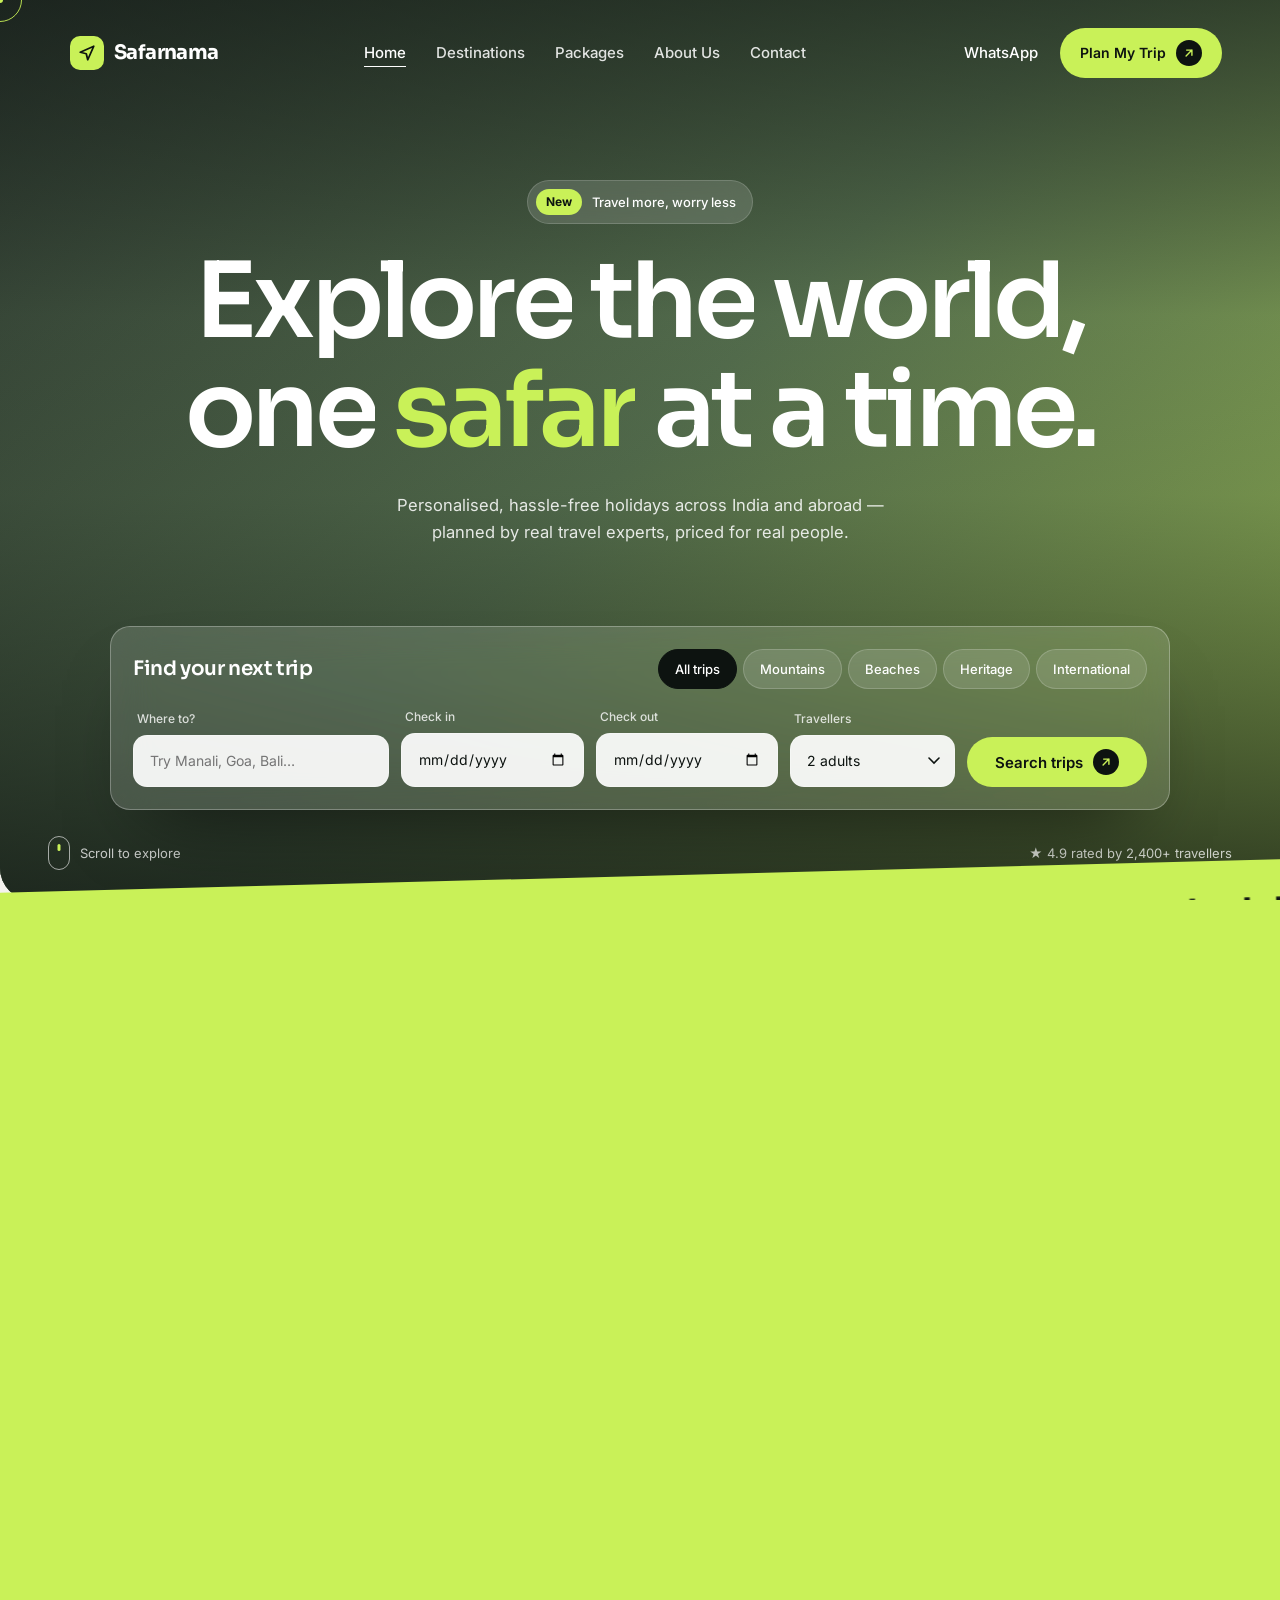
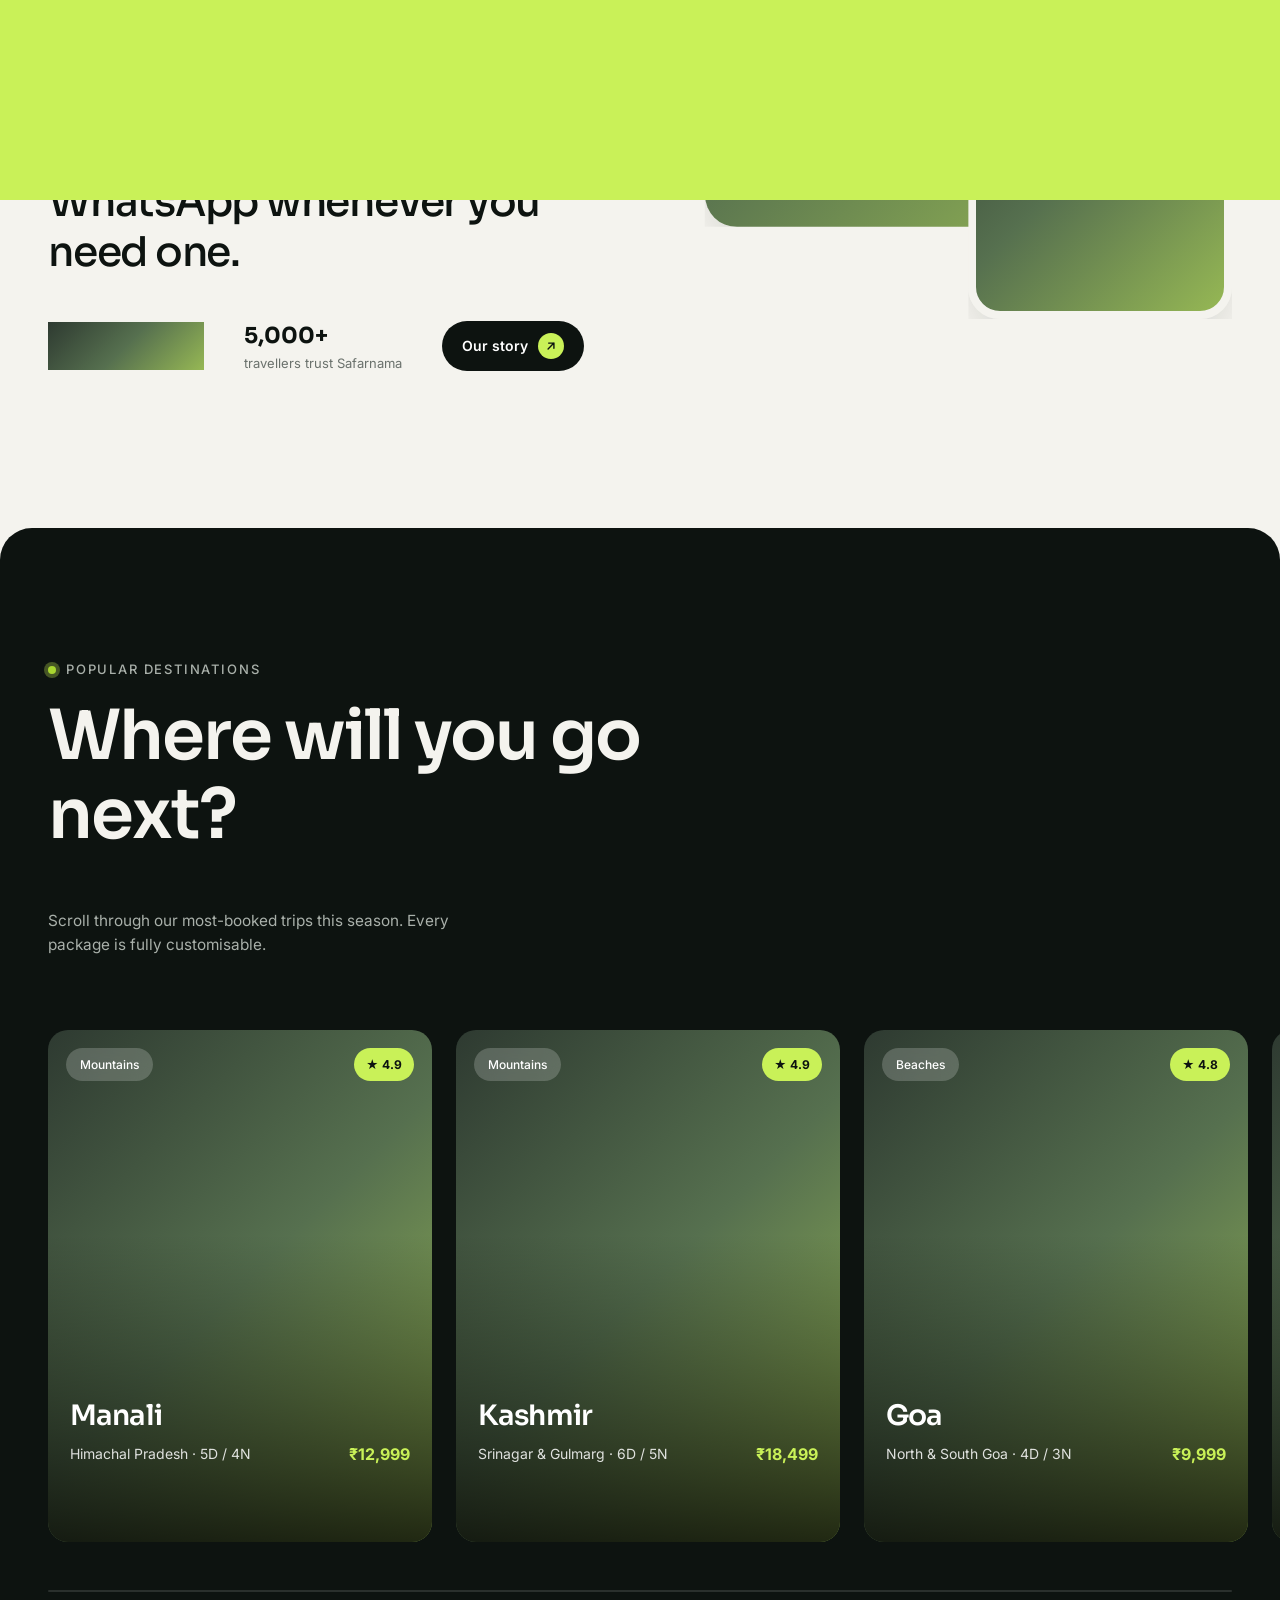
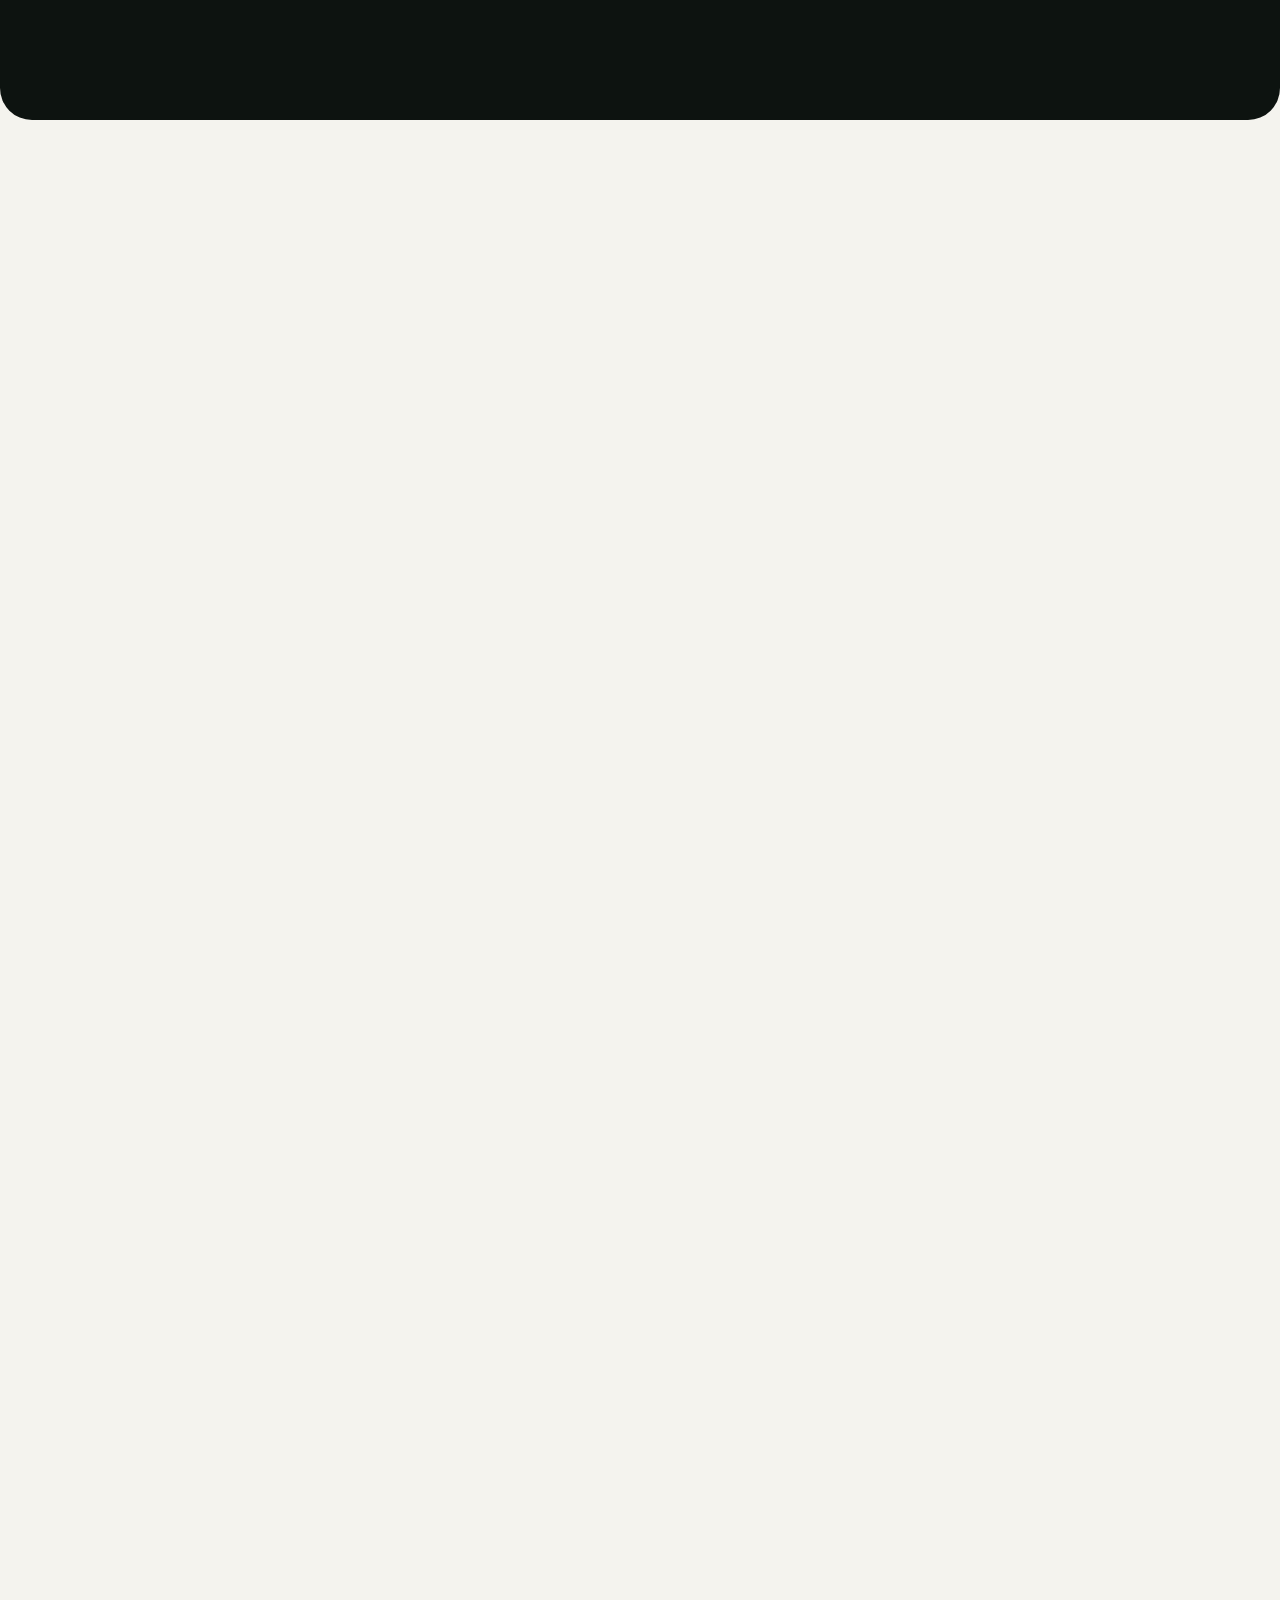
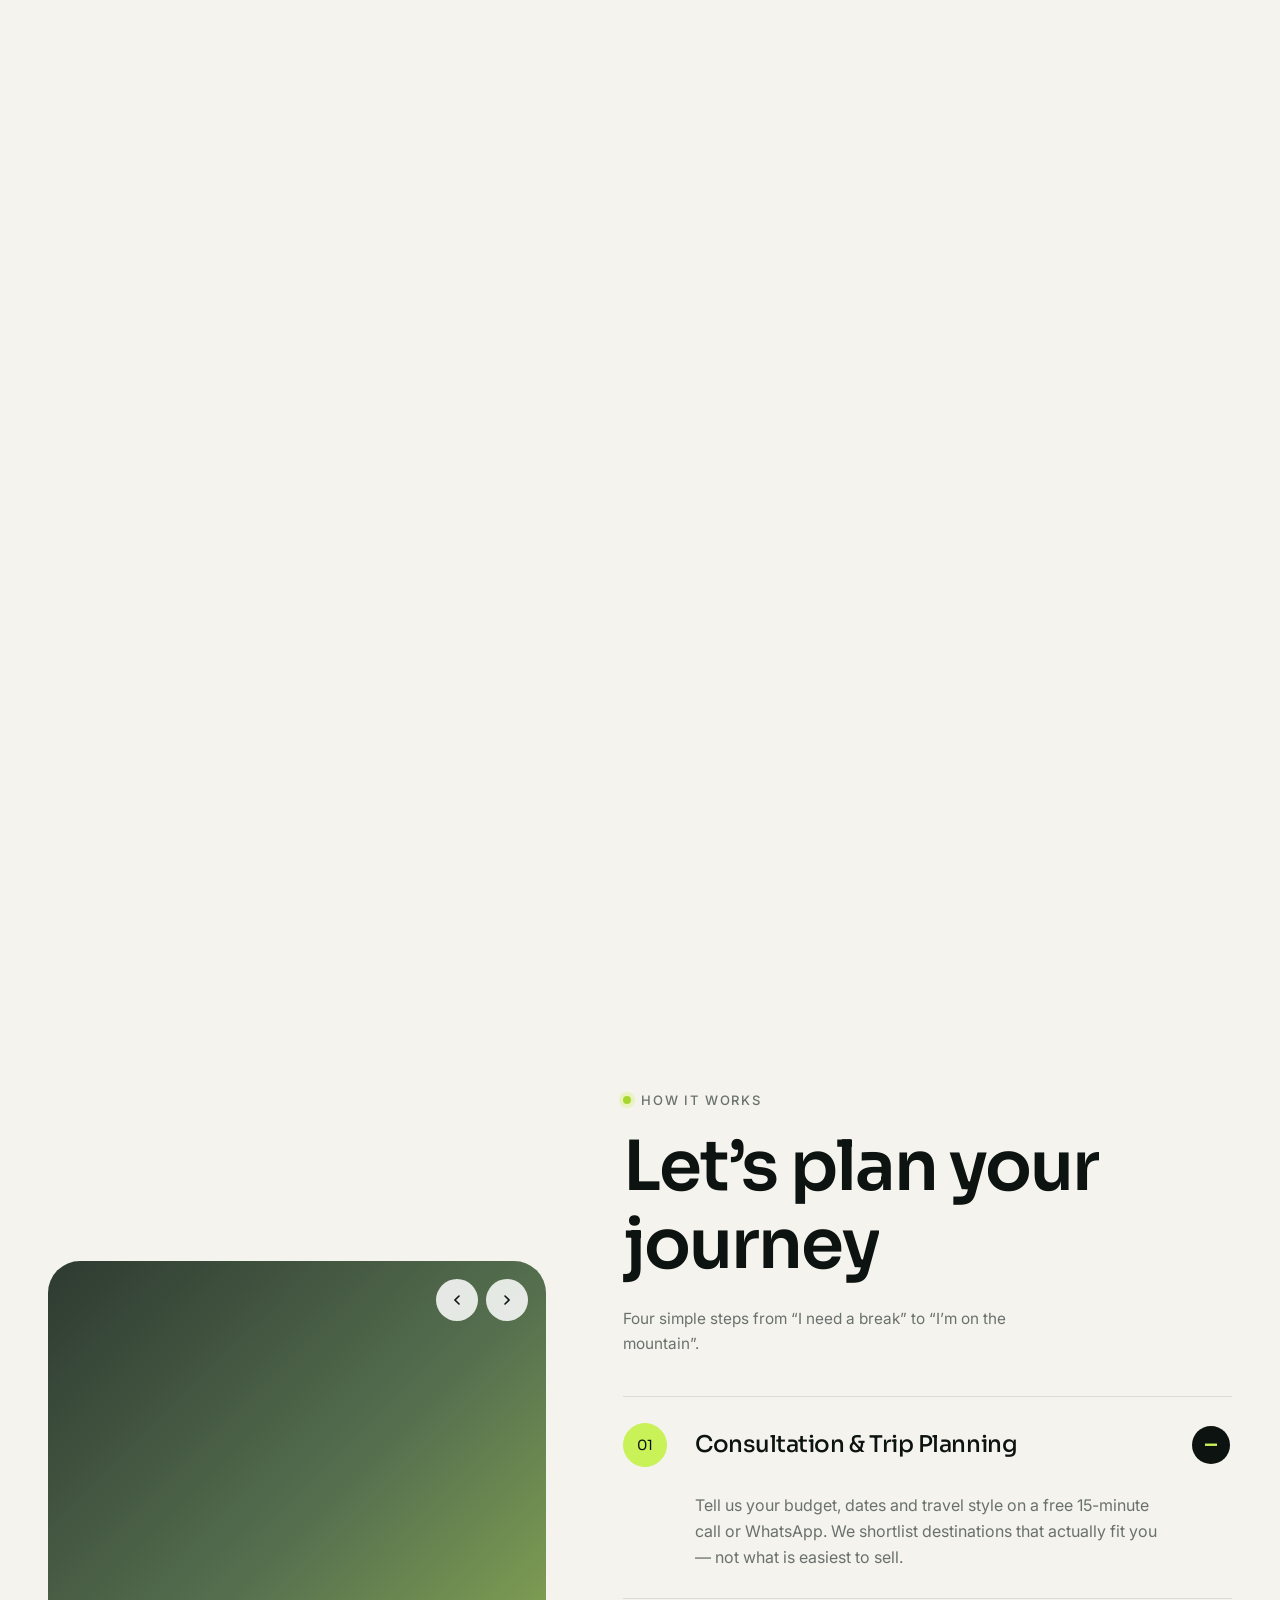
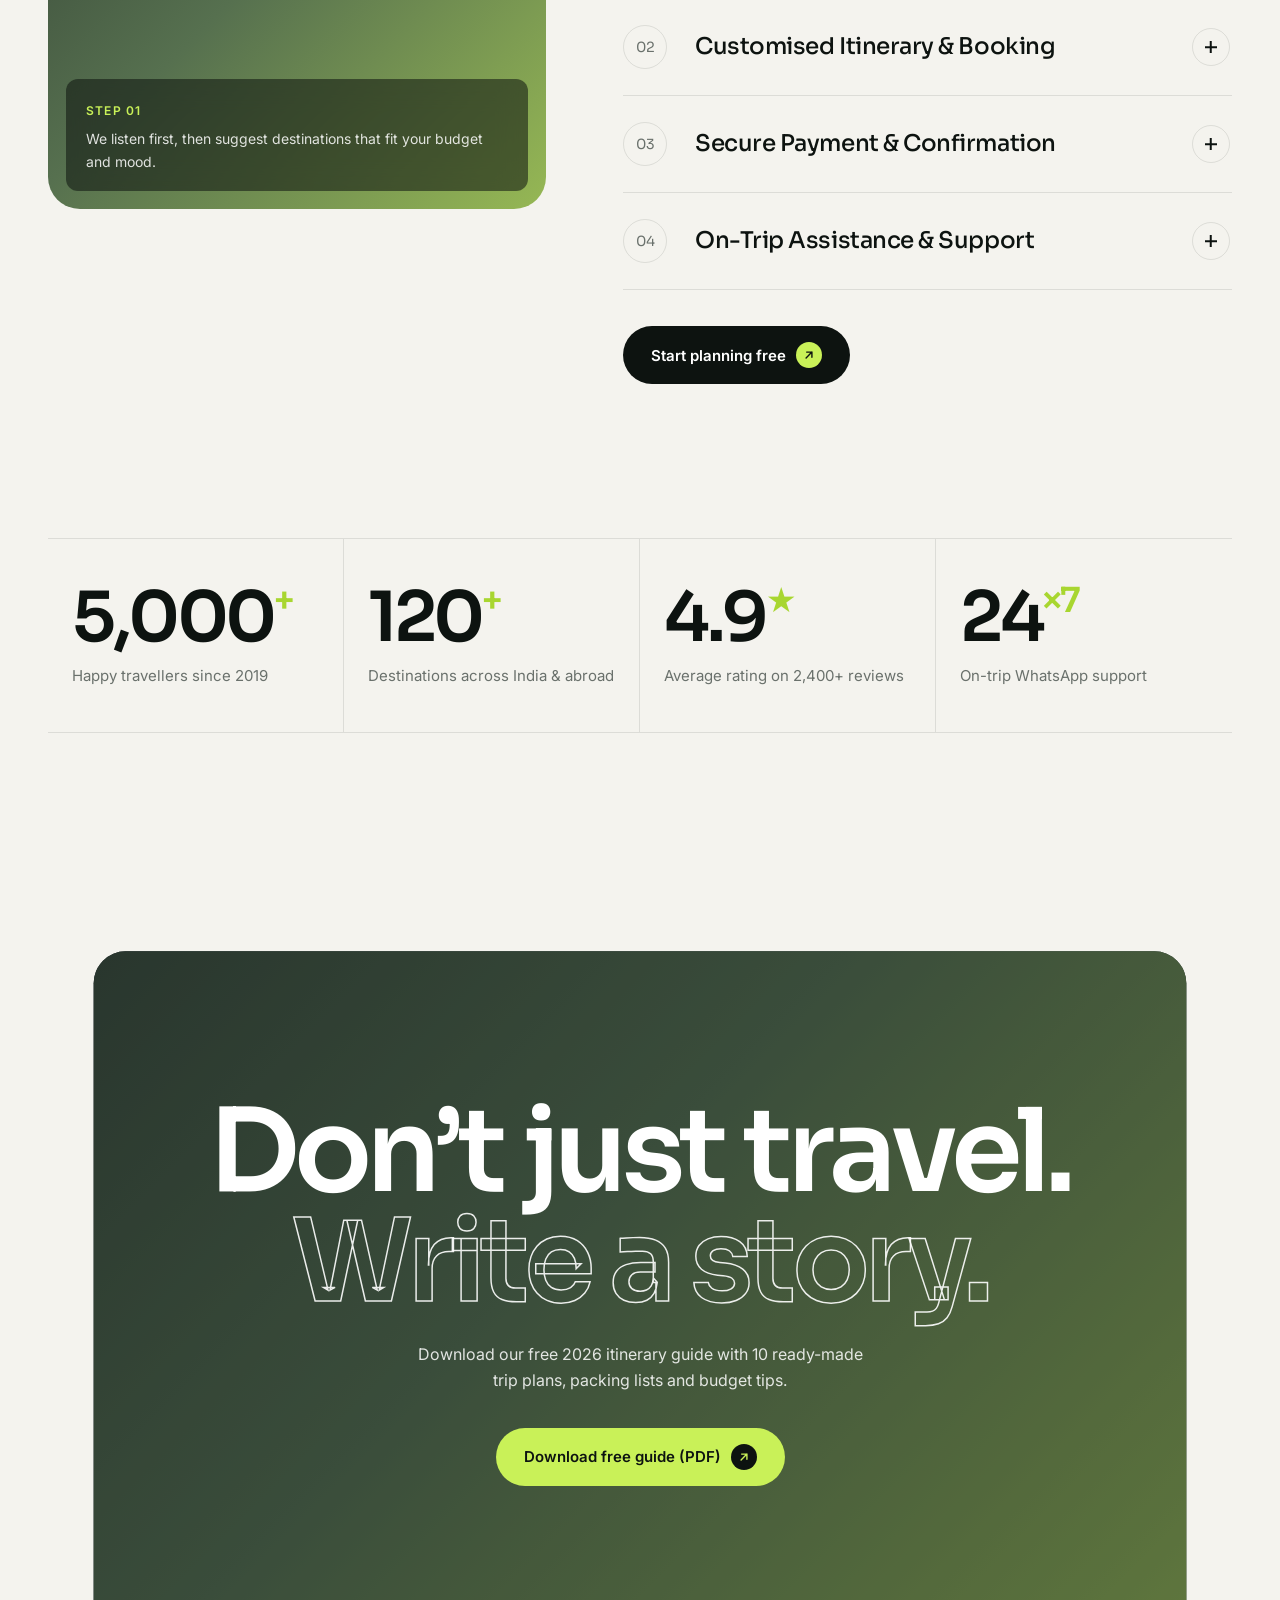
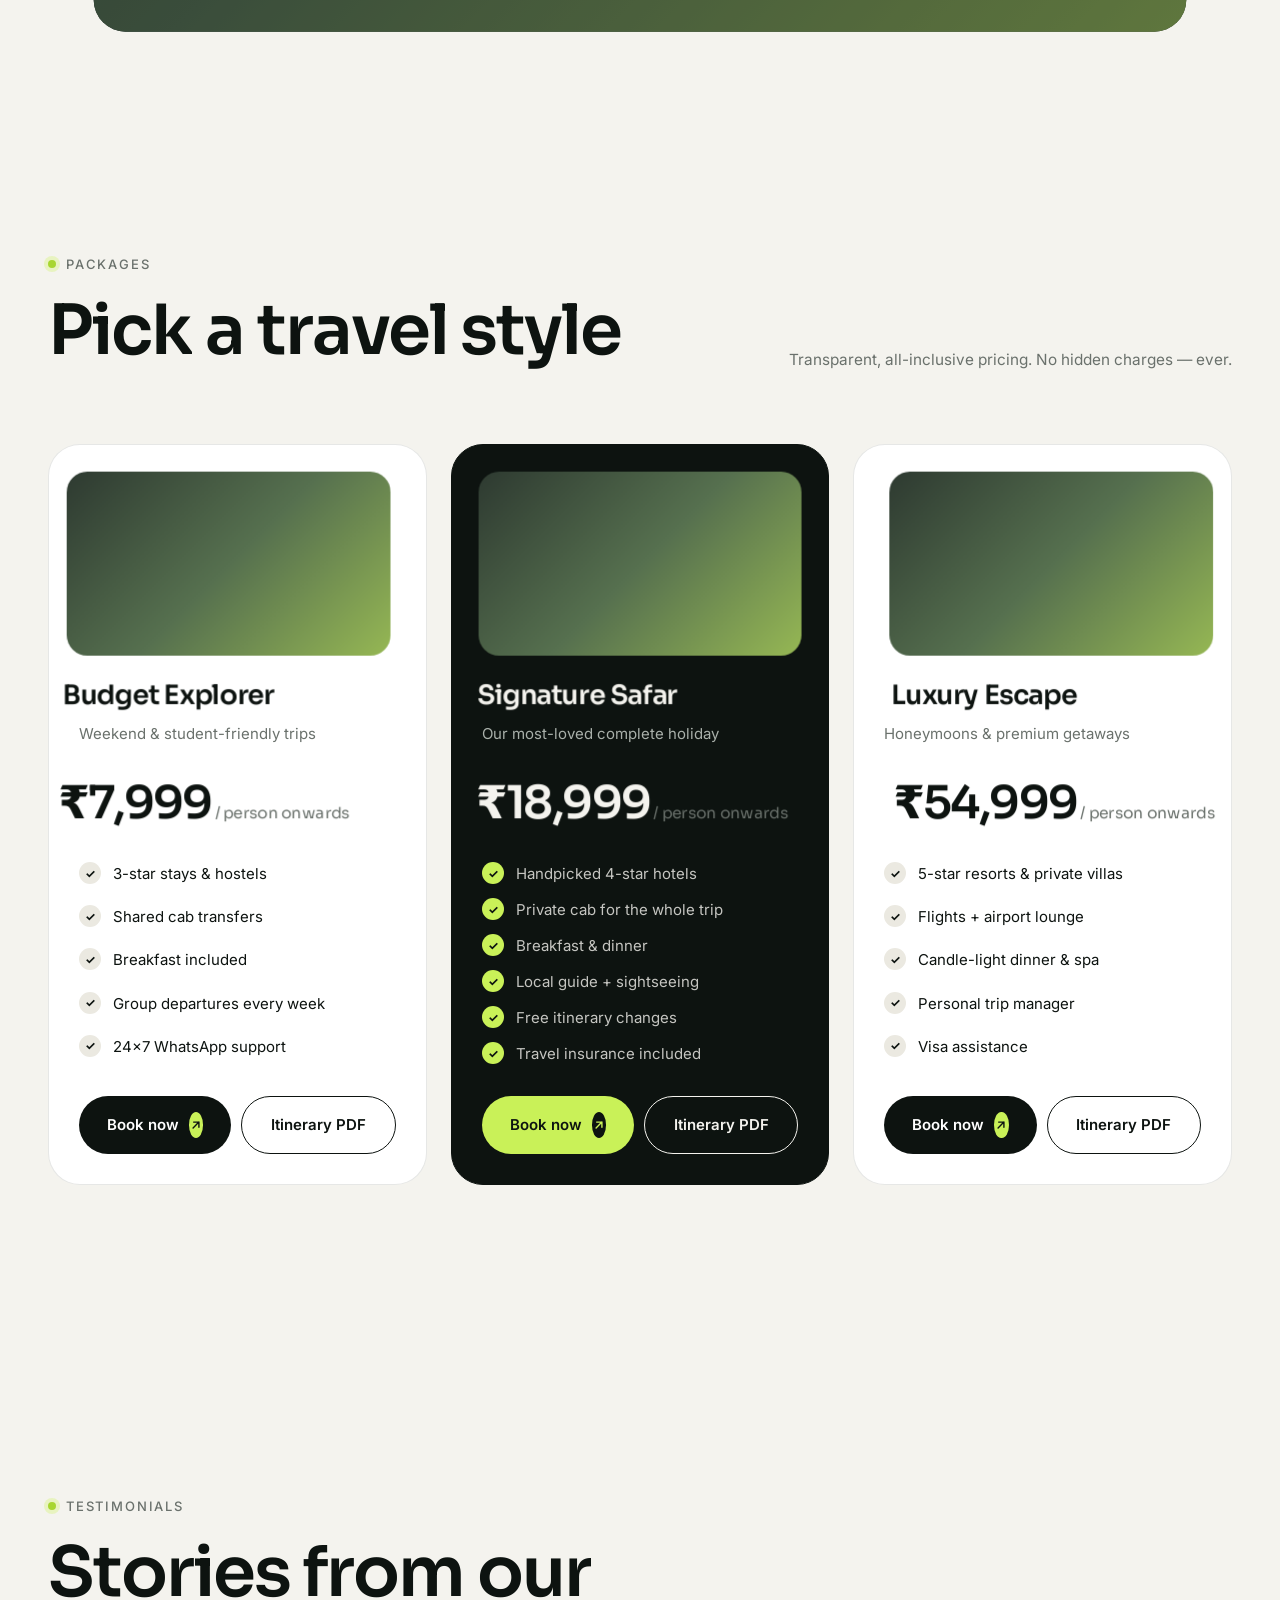
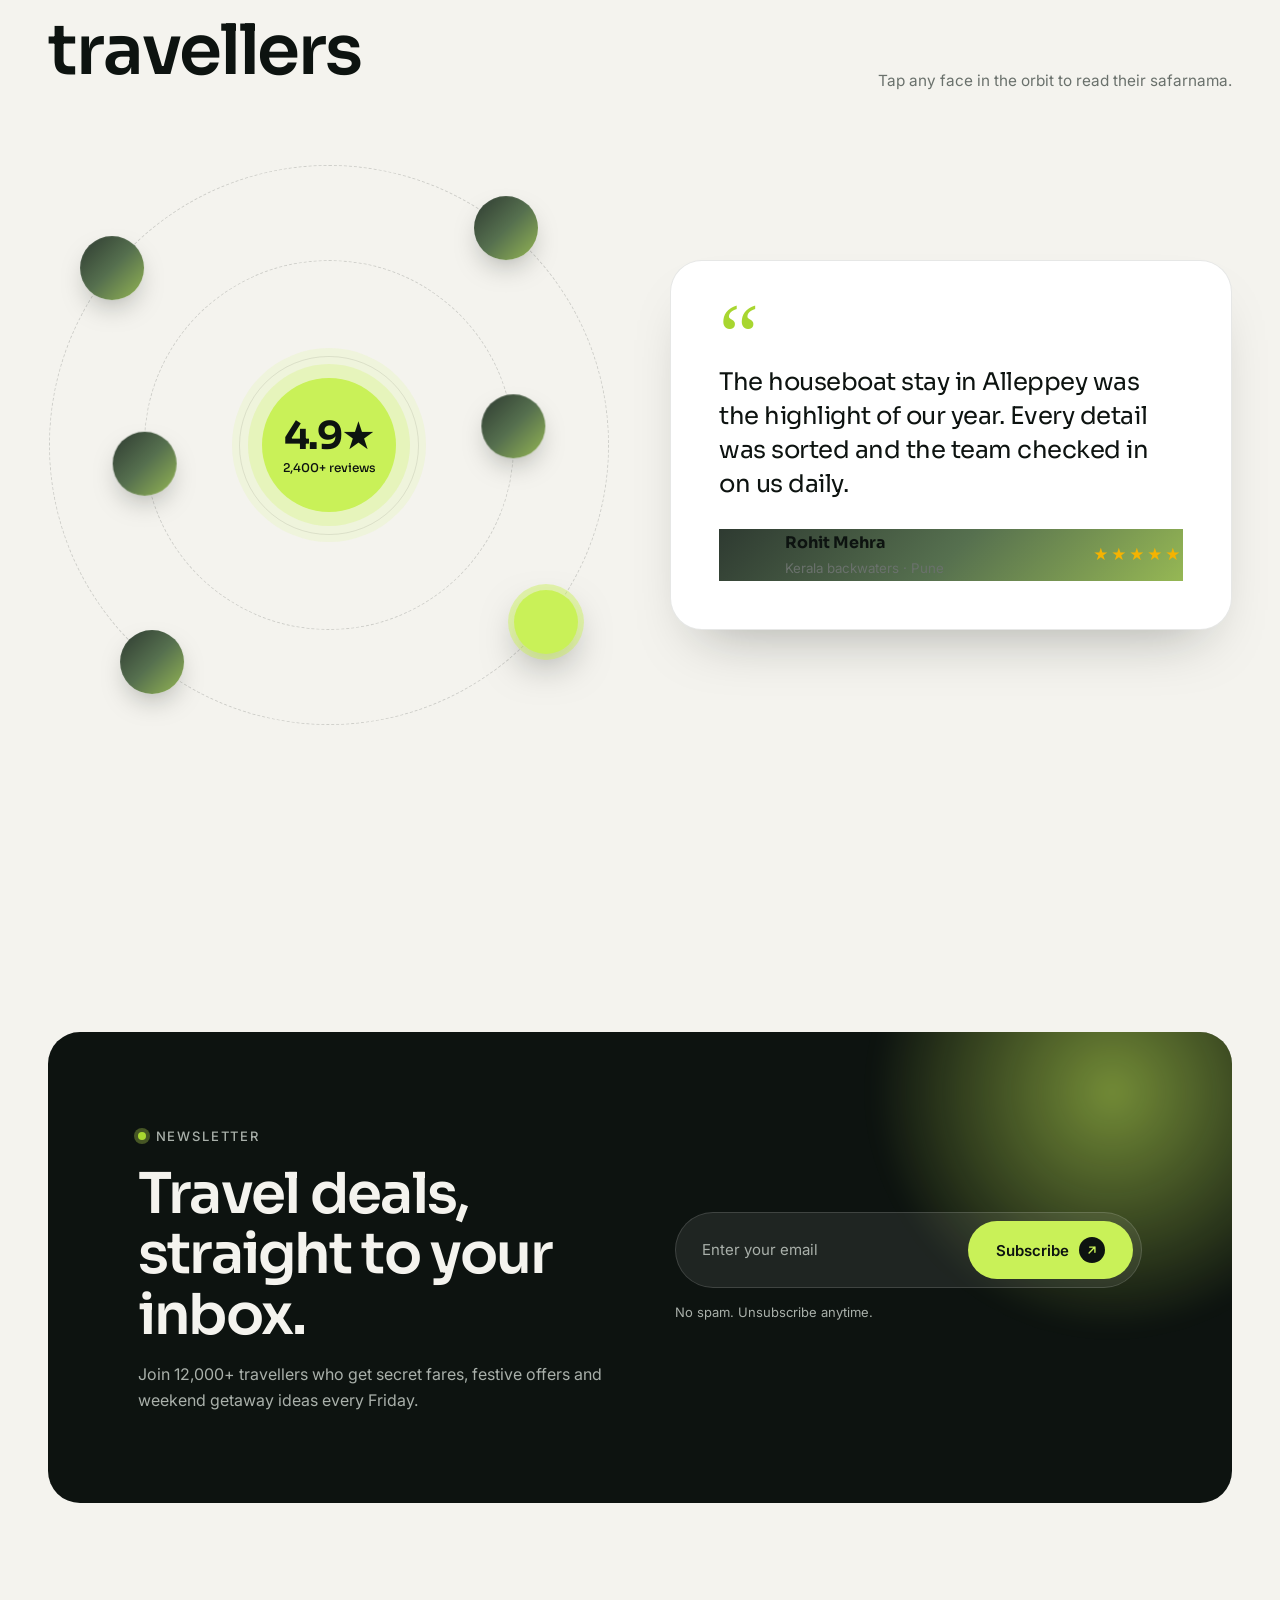
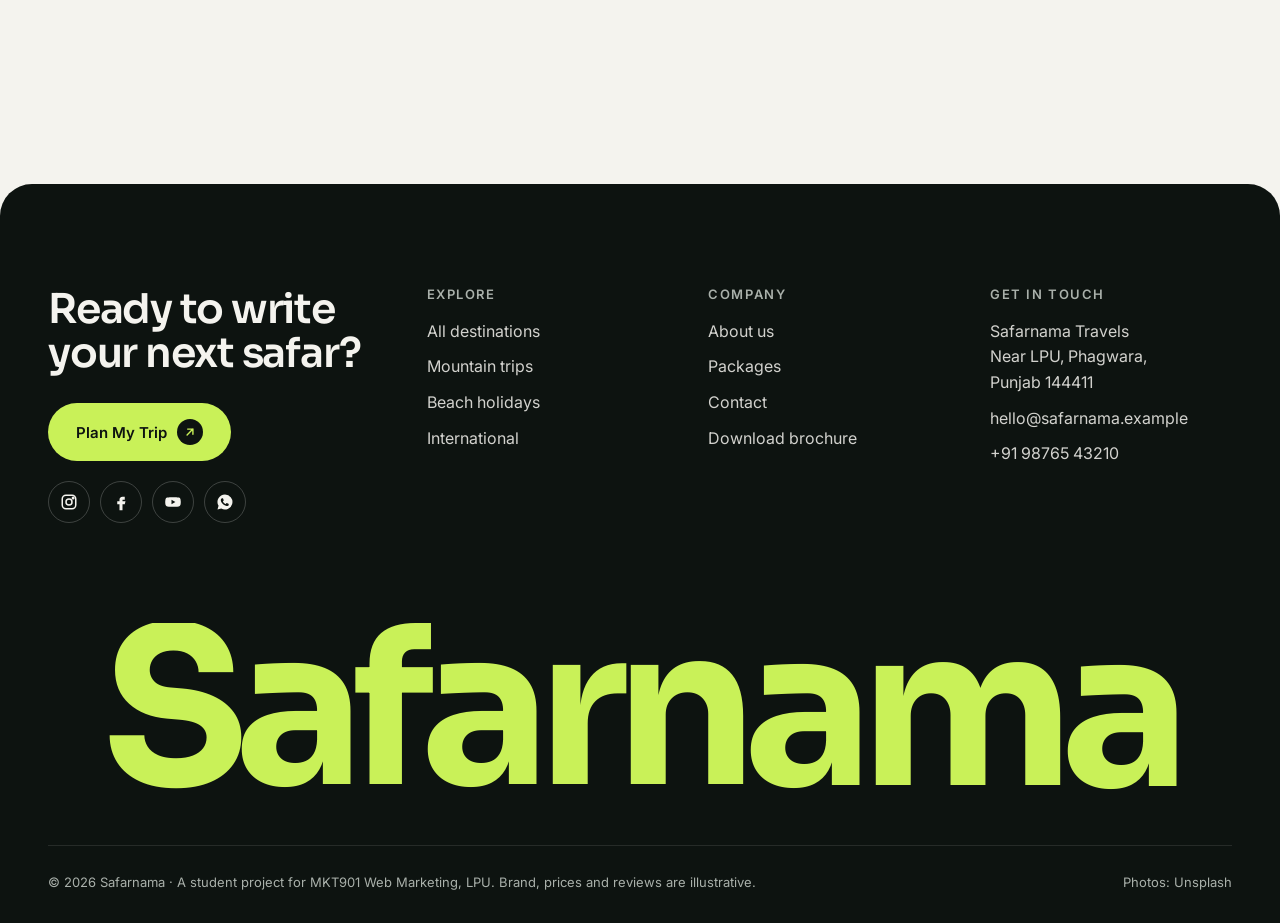
==== index.html @ 4b5c455c "Add files via upload" ====
<!doctype html>
<html lang="en-IN" class="no-js">
<head>
  <meta charset="utf-8">
  <meta name="viewport" content="width=device-width, initial-scale=1">
  <title>Safarnama — Travel Agency for Holiday &amp; Tour Packages in India | Travel More, Worry Less</title>
  <meta name="description" content="Plan personalised, hassle-free holidays with Safarnama. Manali, Goa, Kashmir, Kerala, Bali &amp; 120+ destinations. Budget, honeymoon &amp; group tour packages with 24×7 support.">
  <meta name="keywords" content="travel agency, holiday packages, tour packages India, Manali trip, Goa package, Kerala houseboat, Bali honeymoon, budget trips for students, Safarnama">
  <meta name="author" content="Safarnama Travels">
  <meta name="robots" content="index, follow">
  <meta name="theme-color" content="#0d1310">
  <link rel="canonical" href="https://ashmoil.github.io/safarnama-travel/">
  <meta property="og:type" content="website">
  <meta property="og:site_name" content="Safarnama">
  <meta property="og:title" content="Safarnama — Travel Agency for Holiday &amp; Tour Packages in India | Travel More, Worry Less">
  <meta property="og:description" content="Plan personalised, hassle-free holidays with Safarnama. Manali, Goa, Kashmir, Kerala, Bali &amp; 120+ destinations. Budget, honeymoon &amp; group tour packages with 24×7 support.">
  <meta property="og:url" content="https://ashmoil.github.io/safarnama-travel/">
  <meta property="og:image" content="https://images.unsplash.com/photo-1470071459604-3b5ec3a7fe05?auto=format&fit=crop&w=1200&q=75">
  <meta property="og:locale" content="en_IN">
  <meta name="twitter:card" content="summary_large_image">
  <meta name="twitter:title" content="Safarnama — Travel Agency for Holiday &amp; Tour Packages in India | Travel More, Worry Less">
  <meta name="twitter:description" content="Plan personalised, hassle-free holidays with Safarnama. Manali, Goa, Kashmir, Kerala, Bali &amp; 120+ destinations. Budget, honeymoon &amp; group tour packages with 24×7 support.">
  <meta name="twitter:image" content="https://images.unsplash.com/photo-1470071459604-3b5ec3a7fe05?auto=format&fit=crop&w=1200&q=75">
  <link rel="icon" href="assets/favicon.svg" type="image/svg+xml">
  <link rel="apple-touch-icon" href="assets/favicon.svg">
  <link rel="preconnect" href="https://images.unsplash.com" crossorigin>
  <link rel="preconnect" href="https://fonts.googleapis.com">
  <link rel="preconnect" href="https://fonts.gstatic.com" crossorigin>
  <link href="https://fonts.googleapis.com/css2?family=Inter:wght@400;500;600;700&family=Sora:wght@300;400;500;600;700&display=swap" rel="stylesheet">
  <link rel="stylesheet" href="css/style.css">
  <script>try{if(sessionStorage.getItem('safar_seen'))document.documentElement.classList.add('seen')}catch(e){}</script>
  <script src="js/analytics.js"></script>
  <script type="application/ld+json">{"@context": "https://schema.org", "@type": "TravelAgency", "name": "Safarnama Travels", "url": "https://ashmoil.github.io/safarnama-travel/", "logo": "https://ashmoil.github.io/safarnama-travel/assets/favicon.svg", "image": "https://images.unsplash.com/photo-1470071459604-3b5ec3a7fe05?auto=format&fit=crop&w=1600&q=75", "description": "Safarnama plans personalised, hassle-free holidays across India and abroad — mountains, beaches, heritage and international trips.", "priceRange": "₹₹", "address": {"@type": "PostalAddress", "addressLocality": "Phagwara", "addressRegion": "Punjab", "postalCode": "144411", "addressCountry": "IN"}, "areaServed": "IN"}</script>
</head>
<body>
  <a class="skip-link" href="#main">Skip to content</a>
  <div class="preloader" aria-hidden="true">
    <div class="preloader__inner">
      <div class="preloader__word"><span>S</span><span>a</span><span>f</span><span>a</span><span>r</span><span>n</span><span>a</span><span>m</span><span>a</span></div>
      <div class="preloader__tag">Har safar ki ek kahani</div>
    </div>
    <div class="preloader__count">0</div>
    <div class="preloader__bar"></div>
  </div>
  <div class="curtain" aria-hidden="true"></div>
  <div class="cursor" aria-hidden="true"><span>View</span></div>
  <div class="cursor-dot" aria-hidden="true"></div>

  <header class="header">
    <div class="container">
      <div class="header__bar">
        <a href="index.html" class="logo" aria-label="Safarnama home"><span class="logo__mark"><svg width="18" height="18" viewBox="0 0 24 24" fill="none" stroke="currentColor" stroke-width="2.4" stroke-linecap="round" stroke-linejoin="round" aria-hidden="true"><path d="m3 11 18-8-8 18-2-8-8-2Z"/></svg></span>Safarnama</a>
        <nav class="nav" aria-label="Main"><a href="index.html" class="link-underline active" aria-current="page">Home</a><a href="destinations.html" class="link-underline">Destinations</a><a href="packages.html" class="link-underline">Packages</a><a href="about.html" class="link-underline">About Us</a><a href="contact.html" class="link-underline">Contact</a></nav>
        <div class="header__actions">
          <a href="https://wa.me/?text=Hi%20Safarnama%2C%20I%20want%20to%20plan%20a%20trip!" target="_blank" rel="noopener" class="header__login link-underline" data-whatsapp="header">WhatsApp</a>
          <a href="contact.html" class="btn btn--sm" data-cta="header_plan_trip" data-magnetic>Plan My Trip <span class="arrow"><svg width="14" height="14" viewBox="0 0 24 24" fill="none" stroke="currentColor" stroke-width="2.4" stroke-linecap="round" stroke-linejoin="round" aria-hidden="true"><path d="M7 17 17 7M8 7h9v9"/></svg></span></a>
          <button class="menu-toggle" aria-label="Open menu" aria-expanded="false"><span></span><span></span></button>
        </div>
      </div>
    </div>
  </header>
  <div class="mobile-menu" aria-label="Mobile menu">
    <nav><a href="index.html">Home</a><a href="destinations.html">Destinations</a><a href="packages.html">Packages</a><a href="about.html">About Us</a><a href="contact.html">Contact</a><a href="contact.html" data-cta="mobile_menu_plan">Plan My Trip</a></nav>
    <div class="mobile-menu__foot">hello@safarnama.example · +91 98765 43210</div>
  </div>

  <main id="main">
    <section class="hero" aria-labelledby="hero-title">
      <div class="hero__media"><img src="https://images.unsplash.com/photo-1470071459604-3b5ec3a7fe05?auto=format&fit=crop&w=2200&q=75" alt="Misty green mountains at sunrise" fetchpriority="high" width="2200" height="1310"></div>
      <div class="container hero__content">
        <span class="pill" data-hero-item><b>New</b> Travel more, worry less</span>
        <h1 class="hero__title" id="hero-title" data-hero-title>Explore the world, one <em>safar</em> at a time.</h1>
        <p class="hero__sub" data-hero-item>Personalised, hassle-free holidays across India and abroad — planned by real travel experts, priced for real people.</p>
      </div>
      <div class="container">
        <div class="search-card" data-hero-item>
          <div class="search-card__top">
            <h2>Find your next trip</h2>
            <div class="tabs" role="group" aria-label="Trip type">
              <button type="button" class="tab is-active" data-type="all" aria-pressed="true">All trips</button>
              <button type="button" class="tab" data-type="mountains" aria-pressed="false">Mountains</button>
              <button type="button" class="tab" data-type="beaches" aria-pressed="false">Beaches</button>
              <button type="button" class="tab" data-type="heritage" aria-pressed="false">Heritage</button>
              <button type="button" class="tab" data-type="international" aria-pressed="false">International</button>
            </div>
          </div>
          <form class="search-form" id="hero-search" role="search">
            <input type="hidden" id="search-type" value="all">
            <div class="field"><label for="search-where">Where to?</label><input id="search-where" type="text" placeholder="Try Manali, Goa, Bali…" autocomplete="off"></div>
            <div class="field"><label for="search-from">Check in</label><input id="search-from" type="date"></div>
            <div class="field"><label for="search-to">Check out</label><input id="search-to" type="date"></div>
            <div class="field"><label for="search-guests">Travellers</label>
              <select id="search-guests"><option>1 adult</option><option selected>2 adults</option><option>3–4 people</option><option>5+ group</option></select></div>
            <button class="btn" type="submit" data-magnetic>Search trips <span class="arrow"><svg width="14" height="14" viewBox="0 0 24 24" fill="none" stroke="currentColor" stroke-width="2.4" stroke-linecap="round" stroke-linejoin="round" aria-hidden="true"><path d="M7 17 17 7M8 7h9v9"/></svg></span></button>
          </form>
        </div>
        <div class="hero__bottom">
          <span class="scroll-cue"><i></i> Scroll to explore</span>
          <span class="hide-sm">★ 4.9 rated by 2,400+ travellers</span>
        </div>
      </div>
    </section>

    <div class="marquee" aria-hidden="true">
      <div class="marquee__track" data-dir="left"><span>Manali</span><span>Goa</span><span>Kashmir</span><span>Kerala</span><span>Jaipur</span><span>Andaman</span><span>Bali</span><span>Ladakh</span><span>Rishikesh</span><span>Venice</span><span>Manali</span><span>Goa</span><span>Kashmir</span><span>Kerala</span><span>Jaipur</span><span>Andaman</span><span>Bali</span><span>Ladakh</span><span>Rishikesh</span><span>Venice</span></div>
    </div>

    <div class="marquee marquee--dark" aria-hidden="true">
      <div class="marquee__track" data-dir="right"><span>Budget trips</span><span>Honeymoons</span><span>Group tours</span><span>Weekend getaways</span><span>Solo travel</span><span>Family holidays</span><span>Budget trips</span><span>Honeymoons</span><span>Group tours</span><span>Weekend getaways</span><span>Solo travel</span><span>Family holidays</span></div>
    </div>

    <section class="section" aria-labelledby="intro-title">
      <div class="container intro">
        <div class="intro__text">
          <span class="eyebrow">Who we are</span>
          <h2 class="section-title" id="intro-title" data-split>Every journey deserves a story</h2>
          <p class="big-text">Safarnama means &#8220;the story of a journey&#8221;. We are a young travel team that turns your holiday wishlist into a trip you will talk about for years — honest prices, handpicked stays and a real human on WhatsApp whenever you need one.</p>
          <div class="intro__meta" data-reveal>
            <div class="avatars">
              <img src="https://images.unsplash.com/photo-1494790108377-be9c29b29330?auto=format&fit=crop&w=120&q=75&h=120" alt="" loading="lazy" width="48" height="48">
              <img src="https://images.unsplash.com/photo-1507003211169-0a1dd7228f2d?auto=format&fit=crop&w=120&q=75&h=120" alt="" loading="lazy" width="48" height="48">
              <img src="https://images.unsplash.com/photo-1438761681033-6461ffad8d80?auto=format&fit=crop&w=120&q=75&h=120" alt="" loading="lazy" width="48" height="48">
              <img src="https://images.unsplash.com/photo-1500648767791-00dcc994a43e?auto=format&fit=crop&w=120&q=75&h=120" alt="" loading="lazy" width="48" height="48">
            </div>
            <div><strong>5,000+</strong><small>travellers trust Safarnama</small></div>
            <a href="about.html" class="btn btn--dark btn--sm" data-cta="intro_about">Our story <span class="arrow"><svg width="14" height="14" viewBox="0 0 24 24" fill="none" stroke="currentColor" stroke-width="2.4" stroke-linecap="round" stroke-linejoin="round" aria-hidden="true"><path d="M7 17 17 7M8 7h9v9"/></svg></span></a>
          </div>
        </div>
        <div class="intro__visual">
          <div class="img-a" data-img-reveal><img src="https://images.unsplash.com/photo-1469474968028-56623f02e42e?auto=format&fit=crop&w=1000&q=75" alt="Traveller standing on a mountain cliff" loading="lazy" width="1000" height="1250"></div>
          <div class="img-b" data-img-reveal><img src="https://images.unsplash.com/photo-1530789253388-582c481c54b0?auto=format&fit=crop&w=700&q=75" alt="Travellers watching hot air balloons" loading="lazy" width="700" height="930"></div>
          <div class="badge-spin" aria-hidden="true">
            <svg viewBox="0 0 130 130"><defs><path id="circ" d="M65,65 m-50,0 a50,50 0 1,1 100,0 a50,50 0 1,1 -100,0"/></defs><text><textPath href="#circ">Travel more · Worry less · Since 2019 ·</textPath></text></svg>
            <b>✦</b>
          </div>
        </div>
      </div>
    </section>

    <section class="hscroll" id="destinations" aria-labelledby="dest-title">
      <div class="hscroll__pin">
        <div class="container">
          <div class="section-head">
            <div>
              <span class="eyebrow">Popular destinations</span>
              <h2 class="section-title" id="dest-title" data-split>Where will you go next?</h2>
            </div>
            <p class="section-sub">Scroll through our most-booked trips this season. Every package is fully customisable.</p>
          </div>
        </div>
        <div class="hscroll__track">
        <a href="contact.html?dest=Manali" class="dest-card" data-dest="Manali" data-region="Himachal Pradesh" data-cat="Mountains" data-cursor="Book" id="dest-manali">
          <img src="https://images.unsplash.com/photo-1626621341517-bbf3d9990a23?auto=format&fit=crop&w=800&q=75" alt="Manali, Himachal Pradesh — Safarnama travel package" loading="lazy" decoding="async" width="800" height="1067">
          <span class="dest-card__tag">Mountains</span>
          <span class="dest-card__rating">★ 4.9</span>
          <div class="dest-card__body">
            <h3>Manali</h3>
            <div class="dest-card__meta"><span>Himachal Pradesh · 5D / 4N</span><strong>₹12,999</strong></div>
            <span class="dest-card__cta">Plan this trip <svg width="14" height="14" viewBox="0 0 24 24" fill="none" stroke="currentColor" stroke-width="2.4" stroke-linecap="round" stroke-linejoin="round" aria-hidden="true"><path d="M7 17 17 7M8 7h9v9"/></svg></span>
          </div>
        </a>
        <a href="contact.html?dest=Kashmir" class="dest-card" data-dest="Kashmir" data-region="Srinagar &amp; Gulmarg" data-cat="Mountains" data-cursor="Book" id="dest-kashmir">
          <img src="https://images.unsplash.com/photo-1464822759023-fed622ff2c3b?auto=format&fit=crop&w=800&q=75" alt="Kashmir, Srinagar &amp; Gulmarg — Safarnama travel package" loading="lazy" decoding="async" width="800" height="1067">
          <span class="dest-card__tag">Mountains</span>
          <span class="dest-card__rating">★ 4.9</span>
          <div class="dest-card__body">
            <h3>Kashmir</h3>
            <div class="dest-card__meta"><span>Srinagar &amp; Gulmarg · 6D / 5N</span><strong>₹18,499</strong></div>
            <span class="dest-card__cta">Plan this trip <svg width="14" height="14" viewBox="0 0 24 24" fill="none" stroke="currentColor" stroke-width="2.4" stroke-linecap="round" stroke-linejoin="round" aria-hidden="true"><path d="M7 17 17 7M8 7h9v9"/></svg></span>
          </div>
        </a>
        <a href="contact.html?dest=Goa" class="dest-card" data-dest="Goa" data-region="North &amp; South Goa" data-cat="Beaches" data-cursor="Book" id="dest-goa">
          <img src="https://images.unsplash.com/photo-1512343879784-a960bf40e7f2?auto=format&fit=crop&w=800&q=75" alt="Goa, North &amp; South Goa — Safarnama travel package" loading="lazy" decoding="async" width="800" height="1067">
          <span class="dest-card__tag">Beaches</span>
          <span class="dest-card__rating">★ 4.8</span>
          <div class="dest-card__body">
            <h3>Goa</h3>
            <div class="dest-card__meta"><span>North &amp; South Goa · 4D / 3N</span><strong>₹9,999</strong></div>
            <span class="dest-card__cta">Plan this trip <svg width="14" height="14" viewBox="0 0 24 24" fill="none" stroke="currentColor" stroke-width="2.4" stroke-linecap="round" stroke-linejoin="round" aria-hidden="true"><path d="M7 17 17 7M8 7h9v9"/></svg></span>
          </div>
        </a>
        <a href="contact.html?dest=Kerala" class="dest-card" data-dest="Kerala" data-region="Alleppey Backwaters" data-cat="Nature" data-cursor="Book" id="dest-kerala">
          <img src="https://images.unsplash.com/photo-1593693397690-362cb9666fc2?auto=format&fit=crop&w=800&q=75" alt="Kerala, Alleppey Backwaters — Safarnama travel package" loading="lazy" decoding="async" width="800" height="1067">
          <span class="dest-card__tag">Nature</span>
          <span class="dest-card__rating">★ 4.9</span>
          <div class="dest-card__body">
            <h3>Kerala</h3>
            <div class="dest-card__meta"><span>Alleppey Backwaters · 5D / 4N</span><strong>₹15,999</strong></div>
            <span class="dest-card__cta">Plan this trip <svg width="14" height="14" viewBox="0 0 24 24" fill="none" stroke="currentColor" stroke-width="2.4" stroke-linecap="round" stroke-linejoin="round" aria-hidden="true"><path d="M7 17 17 7M8 7h9v9"/></svg></span>
          </div>
        </a>
        <a href="contact.html?dest=Jaipur" class="dest-card" data-dest="Jaipur" data-region="Rajasthan" data-cat="Heritage" data-cursor="Book" id="dest-jaipur">
          <img src="https://images.unsplash.com/photo-1477587458883-47145ed94245?auto=format&fit=crop&w=800&q=75" alt="Jaipur, Rajasthan — Safarnama travel package" loading="lazy" decoding="async" width="800" height="1067">
          <span class="dest-card__tag">Heritage</span>
          <span class="dest-card__rating">★ 4.7</span>
          <div class="dest-card__body">
            <h3>Jaipur</h3>
            <div class="dest-card__meta"><span>Rajasthan · 3D / 2N</span><strong>₹8,499</strong></div>
            <span class="dest-card__cta">Plan this trip <svg width="14" height="14" viewBox="0 0 24 24" fill="none" stroke="currentColor" stroke-width="2.4" stroke-linecap="round" stroke-linejoin="round" aria-hidden="true"><path d="M7 17 17 7M8 7h9v9"/></svg></span>
          </div>
        </a>
        <a href="contact.html?dest=Andaman" class="dest-card" data-dest="Andaman" data-region="Havelock &amp; Neil Island" data-cat="Beaches" data-cursor="Book" id="dest-andaman">
          <img src="https://images.unsplash.com/photo-1507525428034-b723cf961d3e?auto=format&fit=crop&w=800&q=75" alt="Andaman, Havelock &amp; Neil Island — Safarnama travel package" loading="lazy" decoding="async" width="800" height="1067">
          <span class="dest-card__tag">Beaches</span>
          <span class="dest-card__rating">★ 4.9</span>
          <div class="dest-card__body">
            <h3>Andaman</h3>
            <div class="dest-card__meta"><span>Havelock &amp; Neil Island · 6D / 5N</span><strong>₹24,999</strong></div>
            <span class="dest-card__cta">Plan this trip <svg width="14" height="14" viewBox="0 0 24 24" fill="none" stroke="currentColor" stroke-width="2.4" stroke-linecap="round" stroke-linejoin="round" aria-hidden="true"><path d="M7 17 17 7M8 7h9v9"/></svg></span>
          </div>
        </a>
        <a href="contact.html?dest=Bali" class="dest-card" data-dest="Bali" data-region="Indonesia" data-cat="International" data-cursor="Book" id="dest-bali">
          <img src="https://images.unsplash.com/photo-1537996194471-e657df975ab4?auto=format&fit=crop&w=800&q=75" alt="Bali, Indonesia — Safarnama travel package" loading="lazy" decoding="async" width="800" height="1067">
          <span class="dest-card__tag">International</span>
          <span class="dest-card__rating">★ 4.9</span>
          <div class="dest-card__body">
            <h3>Bali</h3>
            <div class="dest-card__meta"><span>Indonesia · 6D / 5N</span><strong>₹54,999</strong></div>
            <span class="dest-card__cta">Plan this trip <svg width="14" height="14" viewBox="0 0 24 24" fill="none" stroke="currentColor" stroke-width="2.4" stroke-linecap="round" stroke-linejoin="round" aria-hidden="true"><path d="M7 17 17 7M8 7h9v9"/></svg></span>
          </div>
        </a>
        <a href="contact.html?dest=Venice" class="dest-card" data-dest="Venice" data-region="Italy" data-cat="International" data-cursor="Book" id="dest-venice">
          <img src="https://images.unsplash.com/photo-1523906834658-6e24ef2386f9?auto=format&fit=crop&w=800&q=75" alt="Venice, Italy — Safarnama travel package" loading="lazy" decoding="async" width="800" height="1067">
          <span class="dest-card__tag">International</span>
          <span class="dest-card__rating">★ 4.9</span>
          <div class="dest-card__body">
            <h3>Venice</h3>
            <div class="dest-card__meta"><span>Italy · 8D / 7N</span><strong>₹1,49,999</strong></div>
            <span class="dest-card__cta">Plan this trip <svg width="14" height="14" viewBox="0 0 24 24" fill="none" stroke="currentColor" stroke-width="2.4" stroke-linecap="round" stroke-linejoin="round" aria-hidden="true"><path d="M7 17 17 7M8 7h9v9"/></svg></span>
          </div>
        </a>
          <div class="hscroll__end">
            <h3>120+ more places waiting for you.</h3>
            <a href="destinations.html" class="btn" data-cta="hscroll_all_destinations" data-magnetic>View all destinations <span class="arrow"><svg width="14" height="14" viewBox="0 0 24 24" fill="none" stroke="currentColor" stroke-width="2.4" stroke-linecap="round" stroke-linejoin="round" aria-hidden="true"><path d="M7 17 17 7M8 7h9v9"/></svg></span></a>
          </div>
        </div>
        <div class="hscroll__progress"><i></i></div>
      </div>
    </section>

    <section class="section" id="journey" aria-labelledby="journey-title">
      <div class="container">
        <div class="journey">
          <div class="journey__visual" data-reveal="left">
            <img src="https://images.unsplash.com/photo-1488646953014-85cb44e25828?auto=format&fit=crop&w=1000&q=75" alt="Consultation & Trip Planning" loading="lazy" decoding="async" width="1000" height="1100"><img src="https://images.unsplash.com/photo-1476514525535-07fb3b4ae5f1?auto=format&fit=crop&w=1000&q=75" alt="Customised Itinerary & Booking" loading="lazy" decoding="async" width="1000" height="1100"><img src="https://images.unsplash.com/photo-1602216056096-3b40cc0c9944?auto=format&fit=crop&w=1000&q=75" alt="Secure Payment & Confirmation" loading="lazy" decoding="async" width="1000" height="1100"><img src="https://images.unsplash.com/photo-1539635278303-d4002c07eae3?auto=format&fit=crop&w=1000&q=75" alt="On-Trip Assistance & Support" loading="lazy" decoding="async" width="1000" height="1100">
            <div class="journey__nav">
              <button data-journey="prev" aria-label="Previous step"><svg width="16" height="16" viewBox="0 0 24 24" fill="none" stroke="currentColor" stroke-width="2.4" stroke-linecap="round"><path d="M15 18l-6-6 6-6"/></svg></button>
              <button data-journey="next" aria-label="Next step"><svg width="16" height="16" viewBox="0 0 24 24" fill="none" stroke="currentColor" stroke-width="2.4" stroke-linecap="round"><path d="M9 18l6-6-6-6"/></svg></button>
            </div>
            <div class="journey__caption"><small>Step 01</small><p></p></div>
          </div>
          <div>
            <span class="eyebrow">How it works</span>
            <h2 class="section-title" id="journey-title" data-split>Let&#8217;s plan your journey</h2>
            <p class="section-sub" data-reveal>Four simple steps from &#8220;I need a break&#8221; to &#8220;I&#8217;m on the mountain&#8221;.</p>
            <div class="steps" data-reveal>
            <div class="step" data-caption="We listen first, then suggest destinations that fit your budget and mood.">
              <button class="step__head" aria-expanded="false" aria-controls="step-body-0">
                <span class="step__num">01</span>
                <span class="step__title">Consultation & Trip Planning</span>
                <span class="step__icon" aria-hidden="true"></span>
              </button>
              <div class="step__body" id="step-body-0"><div><p>Tell us your budget, dates and travel style on a free 15-minute call or WhatsApp. We shortlist destinations that actually fit you — not what is easiest to sell.</p></div></div>
            </div>
            <div class="step" data-caption="A day-by-day plan tailored to you — edit it until it feels perfect.">
              <button class="step__head" aria-expanded="false" aria-controls="step-body-1">
                <span class="step__num">02</span>
                <span class="step__title">Customised Itinerary & Booking</span>
                <span class="step__icon" aria-hidden="true"></span>
              </button>
              <div class="step__body" id="step-body-1"><div><p>Within 24 hours you get a day-by-day itinerary with hotels, transfers and experiences. Change anything as many times as you like before you confirm.</p></div></div>
            </div>
            <div class="step" data-caption="Pay in instalments with instant, transparent confirmations.">
              <button class="step__head" aria-expanded="false" aria-controls="step-body-2">
                <span class="step__num">03</span>
                <span class="step__title">Secure Payment & Confirmation</span>
                <span class="step__icon" aria-hidden="true"></span>
              </button>
              <div class="step__body" id="step-body-2"><div><p>Pay in easy instalments via UPI, card or net-banking. Every booking comes with instant confirmation vouchers and a transparent price breakup — no hidden charges.</p></div></div>
            </div>
            <div class="step" data-caption="A real human on WhatsApp 24×7 while you travel.">
              <button class="step__head" aria-expanded="false" aria-controls="step-body-3">
                <span class="step__num">04</span>
                <span class="step__title">On-Trip Assistance & Support</span>
                <span class="step__icon" aria-hidden="true"></span>
              </button>
              <div class="step__body" id="step-body-3"><div><p>Your personal trip manager stays on WhatsApp 24×7 during the journey — from late check-ins to last-minute plan changes, we have got you covered.</p></div></div>
            </div>
            </div>
            <div style="margin-top:36px" data-reveal><a href="contact.html" class="btn btn--dark" data-cta="journey_start" data-magnetic>Start planning free <span class="arrow"><svg width="14" height="14" viewBox="0 0 24 24" fill="none" stroke="currentColor" stroke-width="2.4" stroke-linecap="round" stroke-linejoin="round" aria-hidden="true"><path d="M7 17 17 7M8 7h9v9"/></svg></span></a></div>
          </div>
        </div>
      </div>
    </section>

    <section class="section" style="padding-top:0" aria-label="Safarnama in numbers">
      <div class="container">
        <div class="stats">
          <div class="stat" data-reveal><div class="stat__num"><span data-count="5000">5,000</span><sup>+</sup></div><p>Happy travellers since 2019</p></div>
          <div class="stat" data-reveal><div class="stat__num"><span data-count="120">120</span><sup>+</sup></div><p>Destinations across India & abroad</p></div>
          <div class="stat" data-reveal><div class="stat__num"><span data-count="4.9">4.9</span><sup>★</sup></div><p>Average rating on 2,400+ reviews</p></div>
          <div class="stat" data-reveal><div class="stat__num"><span data-count="24">24</span><sup>×7</sup></div><p>On-trip WhatsApp support</p></div>
        </div>
      </div>
    </section>

    <section class="band" aria-labelledby="band-title">
      <div class="band__media"><img src="https://images.unsplash.com/photo-1519681393784-d120267933ba?auto=format&fit=crop&w=2000&q=75" alt="" loading="lazy" width="2000" height="1333"></div>
      <div class="container">
        <h2 id="band-title">Don&#8217;t just travel.<br><span class="outline">Write a story.</span></h2>
        <p>Download our free 2026 itinerary guide with 10 ready-made trip plans, packing lists and budget tips.</p>
        <a href="assets/safarnama-itinerary-guide.pdf" download class="btn" data-brochure="home_band" data-magnetic>Download free guide (PDF) <span class="arrow"><svg width="14" height="14" viewBox="0 0 24 24" fill="none" stroke="currentColor" stroke-width="2.4" stroke-linecap="round" stroke-linejoin="round" aria-hidden="true"><path d="M7 17 17 7M8 7h9v9"/></svg></span></a>
      </div>
    </section>

    <section class="section" aria-labelledby="pkg-title">
      <div class="container">
        <div class="section-head">
          <div>
            <span class="eyebrow">Packages</span>
            <h2 class="section-title" id="pkg-title" data-split>Pick a travel style</h2>
          </div>
          <p class="section-sub" data-reveal>Transparent, all-inclusive pricing. No hidden charges — ever.</p>
        </div>
        <div class="packages">
          <article class="pkg" data-tilt data-reveal>
            
            <div class="pkg__img"><img src="https://images.unsplash.com/photo-1539635278303-d4002c07eae3?auto=format&fit=crop&w=900&q=75" alt="Budget Explorer travel package" loading="lazy" decoding="async" width="900" height="600"></div>
            <h3>Budget Explorer</h3>
            <p class="pkg__desc">Weekend & student-friendly trips</p>
            <div class="pkg__price">₹7,999<small> / person onwards</small></div>
            <ul class="pkg__list"><li>3-star stays & hostels</li><li>Shared cab transfers</li><li>Breakfast included</li><li>Group departures every week</li><li>24×7 WhatsApp support</li></ul>
            <div class="pkg__actions">
              <a href="contact.html?package=budget-explorer" class="btn btn--dark" data-cta="package_budget-explorer">Book now <span class="arrow"><svg width="14" height="14" viewBox="0 0 24 24" fill="none" stroke="currentColor" stroke-width="2.4" stroke-linecap="round" stroke-linejoin="round" aria-hidden="true"><path d="M7 17 17 7M8 7h9v9"/></svg></span></a>
              <a href="assets/safarnama-itinerary-guide.pdf" download class="btn btn--ghost" data-brochure="budget-explorer">Itinerary PDF</a>
            </div>
          </article>
          <article class="pkg pkg--featured" data-tilt data-reveal>
            <span class="pkg__ribbon">Most popular</span>
            <div class="pkg__img"><img src="https://images.unsplash.com/photo-1464822759023-fed622ff2c3b?auto=format&fit=crop&w=900&q=75" alt="Signature Safar travel package" loading="lazy" decoding="async" width="900" height="600"></div>
            <h3>Signature Safar</h3>
            <p class="pkg__desc">Our most-loved complete holiday</p>
            <div class="pkg__price">₹18,999<small> / person onwards</small></div>
            <ul class="pkg__list"><li>Handpicked 4-star hotels</li><li>Private cab for the whole trip</li><li>Breakfast & dinner</li><li>Local guide + sightseeing</li><li>Free itinerary changes</li><li>Travel insurance included</li></ul>
            <div class="pkg__actions">
              <a href="contact.html?package=signature-safar" class="btn " data-cta="package_signature-safar">Book now <span class="arrow"><svg width="14" height="14" viewBox="0 0 24 24" fill="none" stroke="currentColor" stroke-width="2.4" stroke-linecap="round" stroke-linejoin="round" aria-hidden="true"><path d="M7 17 17 7M8 7h9v9"/></svg></span></a>
              <a href="assets/safarnama-itinerary-guide.pdf" download class="btn btn--ghost" data-brochure="signature-safar">Itinerary PDF</a>
            </div>
          </article>
          <article class="pkg" data-tilt data-reveal>
            
            <div class="pkg__img"><img src="https://images.unsplash.com/photo-1537996194471-e657df975ab4?auto=format&fit=crop&w=900&q=75" alt="Luxury Escape travel package" loading="lazy" decoding="async" width="900" height="600"></div>
            <h3>Luxury Escape</h3>
            <p class="pkg__desc">Honeymoons & premium getaways</p>
            <div class="pkg__price">₹54,999<small> / person onwards</small></div>
            <ul class="pkg__list"><li>5-star resorts & private villas</li><li>Flights + airport lounge</li><li>Candle-light dinner & spa</li><li>Personal trip manager</li><li>Visa assistance</li></ul>
            <div class="pkg__actions">
              <a href="contact.html?package=luxury-escape" class="btn btn--dark" data-cta="package_luxury-escape">Book now <span class="arrow"><svg width="14" height="14" viewBox="0 0 24 24" fill="none" stroke="currentColor" stroke-width="2.4" stroke-linecap="round" stroke-linejoin="round" aria-hidden="true"><path d="M7 17 17 7M8 7h9v9"/></svg></span></a>
              <a href="assets/safarnama-itinerary-guide.pdf" download class="btn btn--ghost" data-brochure="luxury-escape">Itinerary PDF</a>
            </div>
          </article>
        </div>
      </div>
    </section>

    <section class="section" aria-labelledby="t-title">
      <div class="container">
        <div class="section-head">
          <div>
            <span class="eyebrow">Testimonials</span>
            <h2 class="section-title" id="t-title" data-split>Stories from our travellers</h2>
          </div>
          <p class="section-sub" data-reveal>Tap any face in the orbit to read their safarnama.</p>
        </div>
        <div class="orbit-wrap">
          <div class="orbit" data-reveal="scale">
            <div class="orbit__ring orbit__ring--1"></div>
            <div class="orbit__ring orbit__ring--2"></div>
            <div class="orbit__ring orbit__ring--3"></div>
            <div class="orbit__center"><div><b>4.9★</b><span>2,400+ reviews</span></div></div>
            <div class="orbit__spin"><button class="orbit__avatar" data-ring="0.5" data-angle="-90" data-name="Ananya Sharma" data-role="Manali trip · Delhi" data-quote="Safarnama planned our entire Manali trip in two days. Hotels, cabs, even a surprise bonfire night — we just packed our bags and enjoyed." aria-label="Read review from Ananya Sharma"><img src="https://images.unsplash.com/photo-1494790108377-be9c29b29330?auto=format&fit=crop&w=160&q=75&h=160" alt="Ananya Sharma" loading="lazy" width="160" height="160"></button><button class="orbit__avatar" data-ring="0.5" data-angle="0" data-name="Rohit Mehra" data-role="Kerala backwaters · Pune" data-quote="The houseboat stay in Alleppey was the highlight of our year. Every detail was sorted and the team checked in on us daily." aria-label="Read review from Rohit Mehra"><img src="https://images.unsplash.com/photo-1507003211169-0a1dd7228f2d?auto=format&fit=crop&w=160&q=75&h=160" alt="Rohit Mehra" loading="lazy" width="160" height="160"></button><button class="orbit__avatar" data-ring="0.5" data-angle="90" data-name="Simran Kaur" data-role="Goa with friends · Jalandhar" data-quote="Best budget trip I have ever done with college friends. Transparent pricing, no hidden charges and super quick replies on WhatsApp." aria-label="Read review from Simran Kaur"><img src="https://images.unsplash.com/photo-1438761681033-6461ffad8d80?auto=format&fit=crop&w=160&q=75&h=160" alt="Simran Kaur" loading="lazy" width="160" height="160"></button><button class="orbit__avatar" data-ring="0.5" data-angle="180" data-name="Arjun Nair" data-role="Bali honeymoon · Bengaluru" data-quote="From visa help to the private villa, it felt effortless. Our honeymoon in Bali was exactly what we dreamed of." aria-label="Read review from Arjun Nair"><img src="https://images.unsplash.com/photo-1500648767791-00dcc994a43e?auto=format&fit=crop&w=160&q=75&h=160" alt="Arjun Nair" loading="lazy" width="160" height="160"></button><button class="orbit__avatar" data-ring="0.33" data-angle="-45" data-name="Meera Iyer" data-role="Jaipur heritage tour · Chennai" data-quote="Loved the local guide they arranged in Jaipur — the stories behind every fort made the trip unforgettable." aria-label="Read review from Meera Iyer"><img src="https://images.unsplash.com/photo-1534528741775-53994a69daeb?auto=format&fit=crop&w=160&q=75&h=160" alt="Meera Iyer" loading="lazy" width="160" height="160"></button><button class="orbit__avatar" data-ring="0.33" data-angle="135" data-name="Kabir Singh" data-role="Spiti road trip · Chandigarh" data-quote="Spiti is tough to plan alone. Safarnama handled permits, stays and the driver. Ten out of ten adventure." aria-label="Read review from Kabir Singh"><img src="https://images.unsplash.com/photo-1472099645785-5658abf4ff4e?auto=format&fit=crop&w=160&q=75&h=160" alt="Kabir Singh" loading="lazy" width="160" height="160"></button></div>
          </div>
          <div class="quote-card" data-reveal="right" aria-live="polite">
            <div class="quote-card__mark">&ldquo;</div>
            <blockquote></blockquote>
            <div class="quote-card__who">
              <img data-q-img src="https://images.unsplash.com/photo-1494790108377-be9c29b29330?auto=format&fit=crop&w=160&q=75&h=160" alt="" width="52" height="52">
              <div><strong data-q-name></strong><small data-q-role></small></div>
              <span class="stars" aria-label="5 out of 5 stars">★★★★★</span>
            </div>
          </div>
        </div>
      </div>
    </section>

    <section class="section" aria-labelledby="nl-title">
      <div class="container">
        <div class="newsletter" data-reveal="scale">
          <div class="newsletter__glow"></div>
          <div>
            <span class="eyebrow" style="color:var(--muted-light)">Newsletter</span>
            <h2 id="nl-title" style="margin-top:16px">Travel deals, straight to your inbox.</h2>
            <p>Join 12,000+ travellers who get secret fares, festive offers and weekend getaway ideas every Friday.</p>
          </div>
          <div>
            <form class="nl-form" data-location="home" novalidate>
              <label for="nl-email-home" class="sr-only">Email address</label>
              <input type="email" id="nl-email-home" name="email" placeholder="Enter your email" autocomplete="email" required>
              <button class="btn" type="submit" data-magnetic>Subscribe <span class="arrow"><svg width="14" height="14" viewBox="0 0 24 24" fill="none" stroke="currentColor" stroke-width="2.4" stroke-linecap="round" stroke-linejoin="round" aria-hidden="true"><path d="M7 17 17 7M8 7h9v9"/></svg></span></button>
            </form>
            <div class="nl-note" aria-live="polite">No spam. Unsubscribe anytime.</div>
          </div>
        </div>
      </div>
    </section>
  </main>
  <footer class="footer">
    <div class="container">
      <div class="footer__top">
        <div class="footer__cta">
          <h3>Ready to write your next safar?</h3>
          <a href="contact.html" class="btn" data-cta="footer_plan_trip" data-magnetic>Plan My Trip <span class="arrow"><svg width="14" height="14" viewBox="0 0 24 24" fill="none" stroke="currentColor" stroke-width="2.4" stroke-linecap="round" stroke-linejoin="round" aria-hidden="true"><path d="M7 17 17 7M8 7h9v9"/></svg></span></a>
          <div class="socials">
            <a href="https://www.instagram.com/" target="_blank" rel="noopener" aria-label="Instagram"><svg width="18" height="18" viewBox="0 0 24 24" fill="none" stroke="currentColor" stroke-width="2"><rect x="3" y="3" width="18" height="18" rx="5"/><circle cx="12" cy="12" r="4"/><circle cx="17.5" cy="6.5" r="1" fill="currentColor"/></svg></a>
            <a href="https://www.facebook.com/" target="_blank" rel="noopener" aria-label="Facebook"><svg width="18" height="18" viewBox="0 0 24 24" fill="currentColor"><path d="M14 9h3V5h-3c-2.8 0-4 1.8-4 4v2H7v4h3v8h4v-8h3l1-4h-4V9.5c0-.3.2-.5.5-.5Z"/></svg></a>
            <a href="https://www.youtube.com/" target="_blank" rel="noopener" aria-label="YouTube"><svg width="18" height="18" viewBox="0 0 24 24" fill="currentColor"><path d="M22 8.2a3 3 0 0 0-2.1-2.1C18 5.6 12 5.6 12 5.6s-6 0-7.9.5A3 3 0 0 0 2 8.2 31 31 0 0 0 1.6 12 31 31 0 0 0 2 15.8a3 3 0 0 0 2.1 2.1c1.9.5 7.9.5 7.9.5s6 0 7.9-.5a3 3 0 0 0 2.1-2.1 31 31 0 0 0 .4-3.8 31 31 0 0 0-.4-3.8ZM10 15.1V8.9l5.2 3.1L10 15.1Z"/></svg></a>
            <a href="https://wa.me/?text=Hi%20Safarnama!" target="_blank" rel="noopener" aria-label="WhatsApp" data-whatsapp="footer"><svg width="18" height="18" viewBox="0 0 24 24" fill="currentColor"><path d="M12 2a10 10 0 0 0-8.6 15.1L2 22l5-1.3A10 10 0 1 0 12 2Zm5.3 14.1c-.2.6-1.3 1.2-1.8 1.2-.5.1-1 .2-3.3-.7-2.8-1.1-4.5-3.9-4.7-4.1-.1-.2-1.1-1.5-1.1-2.9s.7-2.1 1-2.4c.3-.3.6-.3.8-.3h.6c.2 0 .4 0 .6.5l.8 2c.1.2.1.4 0 .5l-.4.6-.4.4c-.1.2-.3.3-.1.6.1.3.7 1.1 1.4 1.8.9.8 1.7 1.1 2 1.2.2.1.4.1.5-.1l.7-.9c.2-.2.4-.2.6-.1l1.9.9c.3.1.5.2.5.3.1.1.1.7-.1 1.4Z"/></svg></a>
          </div>
        </div>
        <div>
          <h4>Explore</h4>
          <ul>
            <li><a href="destinations.html">All destinations</a></li>
            <li><a href="destinations.html?type=mountains">Mountain trips</a></li>
            <li><a href="destinations.html?type=beaches">Beach holidays</a></li>
            <li><a href="destinations.html?type=international">International</a></li>
          </ul>
        </div>
        <div>
          <h4>Company</h4>
          <ul>
            <li><a href="about.html">About us</a></li>
            <li><a href="packages.html">Packages</a></li>
            <li><a href="contact.html">Contact</a></li>
            <li><a href="assets/safarnama-itinerary-guide.pdf" download data-brochure="footer">Download brochure</a></li>
          </ul>
        </div>
        <div>
          <h4>Get in touch</h4>
          <address>
            <span>Safarnama Travels<br>Near LPU, Phagwara,<br>Punjab 144411</span>
            <a href="mailto:hello@safarnama.example">hello@safarnama.example</a>
            <a href="tel:+919876543210">+91 98765 43210</a>
          </address>
        </div>
      </div>
      <div class="footer__word" aria-hidden="true"><span>S</span><span>a</span><span>f</span><span>a</span><span>r</span><span>n</span><span>a</span><span>m</span><span>a</span></div>
      <div class="footer__bottom">
        <span>© <span data-year>2026</span> Safarnama · A student project for MKT901 Web Marketing, LPU. Brand, prices and reviews are illustrative.</span>
        <span>Photos: <a href="https://unsplash.com" target="_blank" rel="noopener">Unsplash</a></span>
      </div>
    </div>
  </footer>

  <button class="to-top" aria-label="Back to top">
    <svg class="ring" viewBox="0 0 54 54" aria-hidden="true"><circle cx="27" cy="27" r="25"/></svg>
    <svg width="18" height="18" viewBox="0 0 24 24" fill="none" stroke="currentColor" stroke-width="2.4" stroke-linecap="round" aria-hidden="true"><path d="M12 19V5M5 12l7-7 7 7"/></svg>
  </button>

  <script src="js/vendor/gsap.min.js"></script>
  <script src="js/vendor/ScrollTrigger.min.js"></script>
  <script src="js/vendor/lenis.min.js"></script>
  <script src="js/main.js"></script>
</body>
</html>
---- css/style.css ----
/* =========================================================
   Safarnama — Travel More, Worry Less
   Design tokens, layout, components, animation states
   ========================================================= */

:root {
  --ink: #0d1310;
  --ink-2: #18211c;
  --ink-3: #243029;
  --paper: #f4f3ee;
  --paper-2: #ebe9e1;
  --white: #ffffff;
  --muted: #6a716c;
  --muted-light: #a9b0aa;
  --lime: #c9f158;
  --lime-deep: #a8d630;
  --line: rgba(13, 19, 16, 0.1);
  --line-light: rgba(255, 255, 255, 0.16);
  --glass: rgba(255, 255, 255, 0.14);
  --radius-sm: 12px;
  --radius: 20px;
  --radius-lg: 32px;
  --shadow: 0 30px 60px -30px rgba(13, 19, 16, 0.35);
  --ease: cubic-bezier(0.22, 1, 0.36, 1);
  --font-display: "Sora", "Segoe UI", system-ui, -apple-system, sans-serif;
  --font-body: "Inter", "Segoe UI", system-ui, -apple-system, sans-serif;
  --container: 1280px;
  --gutter: clamp(16px, 4vw, 48px);
}

*, *::before, *::after { box-sizing: border-box; }

html { -webkit-text-size-adjust: 100%; }
html.lenis, html.lenis body { height: auto; }
.lenis.lenis-smooth { scroll-behavior: auto !important; }
.lenis.lenis-stopped { overflow: hidden; }

body {
  margin: 0;
  font-family: var(--font-body);
  font-size: 16px;
  line-height: 1.6;
  color: var(--ink);
  background: var(--paper);
  -webkit-font-smoothing: antialiased;
  overflow-x: hidden;
}

img { max-width: 100%; display: block; }
a { color: inherit; text-decoration: none; }
button, input, select, textarea { font: inherit; color: inherit; }
button { cursor: pointer; border: 0; background: none; }

h1, h2, h3, h4 {
  font-family: var(--font-display);
  font-weight: 600;
  line-height: 1.08;
  letter-spacing: -0.03em;
  margin: 0;
}

p { margin: 0; }

.container {
  width: 100%;
  max-width: var(--container);
  margin: 0 auto;
  padding: 0 var(--gutter);
}

.section { padding: clamp(80px, 12vw, 160px) 0; position: relative; }

.eyebrow {
  display: inline-flex;
  align-items: center;
  gap: 10px;
  font-size: 13px;
  font-weight: 500;
  letter-spacing: 0.14em;
  text-transform: uppercase;
  color: var(--muted);
}
.eyebrow::before {
  content: "";
  width: 8px; height: 8px;
  border-radius: 50%;
  background: var(--lime-deep);
  box-shadow: 0 0 0 4px rgba(201, 241, 88, 0.3);
}

.section-title {
  font-size: clamp(34px, 5.4vw, 72px);
  margin-top: 18px;
  max-width: 14ch;
}
.section-sub {
  color: var(--muted);
  max-width: 46ch;
  font-size: clamp(15px, 1.2vw, 18px);
  margin-top: 20px;
}
.section-head {
  display: flex;
  justify-content: space-between;
  align-items: flex-end;
  gap: 32px;
  flex-wrap: wrap;
  margin-bottom: clamp(40px, 6vw, 72px);
}

/* ---------- Buttons ---------- */
.btn {
  --bg: var(--lime);
  --fg: var(--ink);
  position: relative;
  display: inline-flex;
  align-items: center;
  justify-content: center;
  gap: 10px;
  padding: 16px 28px;
  border-radius: 999px;
  background: var(--bg);
  color: var(--fg);
  font-weight: 600;
  font-size: 15px;
  line-height: 1;
  overflow: hidden;
  isolation: isolate;
  transition: transform 0.4s var(--ease), box-shadow 0.4s var(--ease);
  white-space: nowrap;
}
.btn::before {
  content: "";
  position: absolute;
  inset: 0;
  background: var(--ink);
  border-radius: inherit;
  transform: translateY(101%);
  transition: transform 0.5s var(--ease);
  z-index: -1;
}
.btn:hover::before { transform: translateY(0); }
.btn:hover { color: var(--lime); box-shadow: 0 16px 40px -16px rgba(168, 214, 48, 0.8); }
.btn .arrow {
  display: inline-grid;
  place-items: center;
  width: 26px; height: 26px;
  border-radius: 50%;
  background: var(--ink);
  color: var(--lime);
  transition: transform 0.5s var(--ease), background 0.4s;
}
.btn:hover .arrow { transform: rotate(-45deg); background: var(--lime); color: var(--ink); }

.btn--dark { --bg: var(--ink); --fg: var(--white); }
.btn--dark::before { background: var(--lime); }
.btn--dark:hover { color: var(--ink); }
.btn--dark .arrow { background: var(--lime); color: var(--ink); }
.btn--dark:hover .arrow { background: var(--ink); color: var(--lime); }

.btn--ghost {
  --bg: transparent;
  --fg: currentColor;
  border: 1px solid currentColor;
}
.btn--ghost::before { background: var(--lime); }
.btn--ghost:hover { color: var(--ink); border-color: var(--lime); }

.btn--sm { padding: 12px 20px; font-size: 14px; }

.link-underline {
  position: relative;
  display: inline-block;
}
.link-underline::after {
  content: "";
  position: absolute;
  left: 0; bottom: -2px;
  width: 100%; height: 1px;
  background: currentColor;
  transform: scaleX(0);
  transform-origin: right;
  transition: transform 0.5s var(--ease);
}
.link-underline:hover::after, .link-underline.active::after { transform: scaleX(1); transform-origin: left; }

/* ---------- Preloader ---------- */
.preloader {
  position: fixed;
  inset: 0;
  z-index: 1000;
  background: var(--ink);
  color: var(--paper);
  display: grid;
  place-items: center;
  pointer-events: all;
}
.preloader__inner { text-align: center; }
.preloader__word {
  font-family: var(--font-display);
  font-size: clamp(44px, 9vw, 120px);
  font-weight: 600;
  letter-spacing: -0.04em;
  display: flex;
  overflow: hidden;
}
.preloader__word span { display: inline-block; }
.preloader__count {
  position: absolute;
  right: var(--gutter);
  bottom: var(--gutter);
  font-family: var(--font-display);
  font-size: clamp(56px, 10vw, 140px);
  font-weight: 300;
  line-height: 1;
  color: var(--lime);
}
.preloader__bar {
  position: absolute;
  left: 0; bottom: 0;
  height: 3px;
  width: 100%;
  background: var(--lime);
  transform-origin: left;
  transform: scaleX(0);
}
.preloader__tag {
  margin-top: 14px;
  color: var(--muted-light);
  letter-spacing: 0.3em;
  text-transform: uppercase;
  font-size: 12px;
}
.no-js .preloader, .seen .preloader, .preloader.is-done { display: none; }
.preloader { animation: preloaderSafety 0.4s 7s forwards; }
@keyframes preloaderSafety { to { opacity: 0; visibility: hidden; pointer-events: none; } }

/* Page transition curtain */
.curtain {
  position: fixed;
  inset: 0;
  z-index: 999;
  background: var(--lime);
  transform: translateY(100%);
  pointer-events: none;
}

/* ---------- Custom cursor ---------- */
.cursor, .cursor-dot {
  position: fixed;
  top: 0; left: 0;
  pointer-events: none;
  z-index: 998;
  border-radius: 50%;
  display: none;
}
.cursor {
  width: 44px; height: 44px;
  border: 1px solid rgba(201, 241, 88, 0.9);
  place-items: center;
  font-size: 12px;
  font-weight: 600;
  color: var(--ink);
  transition: width 0.4s var(--ease), height 0.4s var(--ease), background 0.4s, border-color 0.4s;
  mix-blend-mode: normal;
}
.cursor span { opacity: 0; transition: opacity 0.3s; }
.cursor.is-hover { width: 84px; height: 84px; background: var(--lime); border-color: var(--lime); }
.cursor.is-hover span { opacity: 1; }
.cursor.is-link { width: 64px; height: 64px; background: rgba(201, 241, 88, 0.25); }
.cursor-dot { width: 6px; height: 6px; background: var(--lime); }
@media (hover: hover) and (pointer: fine) {
  .has-cursor .cursor, .has-cursor .cursor-dot { display: grid; }
}

/* ---------- Header ---------- */
.header {
  position: fixed;
  top: 0; left: 0; right: 0;
  z-index: 100;
  padding: 18px 0;
  transition: transform 0.6s var(--ease), padding 0.4s var(--ease);
}
.header__bar {
  display: flex;
  align-items: center;
  justify-content: space-between;
  gap: 24px;
  padding: 10px 10px 10px 22px;
  border-radius: 999px;
  transition: background 0.5s var(--ease), box-shadow 0.5s, backdrop-filter 0.5s, color 0.4s;
  color: var(--white);
}
.header.is-scrolled { padding: 10px 0; }
.header.is-scrolled .header__bar,
.header--solid .header__bar {
  background: rgba(244, 243, 238, 0.78);
  backdrop-filter: blur(18px) saturate(1.4);
  -webkit-backdrop-filter: blur(18px) saturate(1.4);
  box-shadow: 0 10px 40px -20px rgba(13, 19, 16, 0.3), inset 0 0 0 1px rgba(255,255,255,0.6);
  color: var(--ink);
}
.header.is-hidden { transform: translateY(-120%); }

.logo {
  display: inline-flex;
  align-items: center;
  gap: 10px;
  font-family: var(--font-display);
  font-weight: 700;
  font-size: 20px;
  letter-spacing: -0.03em;
}
.logo__mark {
  width: 34px; height: 34px;
  border-radius: 10px;
  background: var(--lime);
  display: grid;
  place-items: center;
  color: var(--ink);
  transition: transform 0.6s var(--ease);
}
.logo:hover .logo__mark { transform: rotate(-12deg) scale(1.06); }

.nav { display: flex; gap: 30px; font-size: 15px; font-weight: 500; }
.nav a { opacity: 0.86; transition: opacity 0.3s; }
.nav a:hover, .nav a.active { opacity: 1; }
.header__actions { display: flex; align-items: center; gap: 10px; }
.header__login { font-size: 15px; font-weight: 500; padding: 0 12px; }

.menu-toggle {
  display: none;
  width: 46px; height: 46px;
  border-radius: 50%;
  background: var(--lime);
  position: relative;
}
.menu-toggle span {
  position: absolute;
  left: 13px; right: 13px;
  height: 2px;
  background: var(--ink);
  transition: transform 0.4s var(--ease), top 0.4s var(--ease);
}
.menu-toggle span:nth-child(1) { top: 18px; }
.menu-toggle span:nth-child(2) { top: 26px; }
.menu-open .menu-toggle span:nth-child(1) { top: 22px; transform: rotate(45deg); }
.menu-open .menu-toggle span:nth-child(2) { top: 22px; transform: rotate(-45deg); }

.mobile-menu {
  position: fixed;
  inset: 0;
  z-index: 90;
  background: var(--ink);
  color: var(--paper);
  padding: 120px var(--gutter) 40px;
  display: flex;
  flex-direction: column;
  justify-content: space-between;
  clip-path: circle(0% at calc(100% - 44px) 44px);
  transition: clip-path 0.9s var(--ease);
  pointer-events: none;
}
.menu-open .mobile-menu { clip-path: circle(150% at calc(100% - 44px) 44px); pointer-events: all; }
.mobile-menu nav { display: flex; flex-direction: column; gap: 6px; }
.mobile-menu nav a {
  font-family: var(--font-display);
  font-size: clamp(38px, 11vw, 64px);
  font-weight: 600;
  letter-spacing: -0.04em;
  line-height: 1.15;
  opacity: 0;
  transform: translateY(40px);
  transition: opacity 0.6s var(--ease), transform 0.6s var(--ease), color 0.3s;
}
.mobile-menu nav a:hover { color: var(--lime); }
.menu-open .mobile-menu nav a { opacity: 1; transform: none; }
.menu-open .mobile-menu nav a:nth-child(1) { transition-delay: 0.25s; }
.menu-open .mobile-menu nav a:nth-child(2) { transition-delay: 0.3s; }
.menu-open .mobile-menu nav a:nth-child(3) { transition-delay: 0.35s; }
.menu-open .mobile-menu nav a:nth-child(4) { transition-delay: 0.4s; }
.menu-open .mobile-menu nav a:nth-child(5) { transition-delay: 0.45s; }
.menu-open .mobile-menu nav a:nth-child(6) { transition-delay: 0.5s; }
.mobile-menu__foot { color: var(--muted-light); font-size: 14px; }
.menu-open .header__bar { color: var(--white) !important; background: transparent !important; box-shadow: none !important; backdrop-filter: none !important; }

@media (max-width: 960px) {
  .nav, .header__login { display: none; }
  .menu-toggle { display: block; }
  .header__actions .btn { display: none; }
}

/* ---------- Hero ---------- */
.hero {
  position: relative;
  min-height: 100svh;
  display: flex;
  flex-direction: column;
  justify-content: flex-end;
  color: var(--white);
  overflow: hidden;
  border-radius: 0 0 var(--radius-lg) var(--radius-lg);
  background: #2e3a31;
  isolation: isolate;
}
.hero__media {
  position: absolute;
  inset: 0;
  z-index: -2;
  overflow: hidden;
}
.hero__media img {
  width: 100%; height: 115%;
  object-fit: cover;
  transform-origin: center;
}
.hero::after {
  content: "";
  position: absolute;
  inset: 0;
  z-index: -1;
  background:
    linear-gradient(180deg, rgba(13,19,16,0.55) 0%, rgba(13,19,16,0.05) 35%, rgba(13,19,16,0.1) 55%, rgba(13,19,16,0.75) 100%);
}
.hero__content {
  text-align: center;
  padding-top: 140px;
  padding-bottom: 40px;
  flex: 1;
  display: flex;
  flex-direction: column;
  align-items: center;
  justify-content: center;
}
.pill {
  display: inline-flex;
  align-items: center;
  gap: 10px;
  padding: 8px 16px 8px 8px;
  border-radius: 999px;
  background: var(--glass);
  backdrop-filter: blur(12px);
  -webkit-backdrop-filter: blur(12px);
  border: 1px solid var(--line-light);
  font-size: 13px;
  font-weight: 500;
}
.pill b {
  background: var(--lime);
  color: var(--ink);
  border-radius: 999px;
  padding: 3px 10px;
  font-size: 12px;
}
.hero__title {
  font-size: clamp(42px, 8.2vw, 124px);
  font-weight: 600;
  letter-spacing: -0.045em;
  line-height: 0.98;
  margin-top: 26px;
  max-width: 13ch;
}
.hero__title em {
  font-style: normal;
  color: var(--lime);
}
.hero__sub {
  margin-top: 24px;
  max-width: 52ch;
  font-size: clamp(15px, 1.3vw, 18px);
  color: rgba(255,255,255,0.86);
}
.split-line { overflow: hidden; display: block; padding-bottom: 0.06em; }
.split-word { display: inline-block; will-change: transform; }

/* Search card */
.search-card {
  width: min(1060px, 100%);
  margin: 0 auto;
  padding: 22px;
  border-radius: var(--radius);
  background: rgba(255, 255, 255, 0.16);
  backdrop-filter: blur(22px) saturate(1.3);
  -webkit-backdrop-filter: blur(22px) saturate(1.3);
  border: 1px solid rgba(255,255,255,0.28);
  box-shadow: 0 40px 80px -40px rgba(0,0,0,0.6);
  text-align: left;
  color: var(--white);
}
.search-card__top {
  display: flex;
  justify-content: space-between;
  align-items: center;
  gap: 16px;
  flex-wrap: wrap;
  margin-bottom: 18px;
}
.search-card__top h2 { font-size: 20px; letter-spacing: -0.02em; }
.tabs { display: flex; gap: 6px; flex-wrap: wrap; }
.tab {
  padding: 9px 16px;
  border-radius: 999px;
  font-size: 13px;
  font-weight: 500;
  background: rgba(255,255,255,0.12);
  border: 1px solid rgba(255,255,255,0.18);
  transition: background 0.3s, color 0.3s, transform 0.3s var(--ease);
}
.tab:hover { transform: translateY(-2px); }
.tab.is-active { background: var(--ink); color: var(--white); border-color: var(--ink); }
.search-form {
  display: grid;
  grid-template-columns: 1.4fr 1fr 1fr 0.9fr auto;
  gap: 12px;
  align-items: end;
}
.field { display: flex; flex-direction: column; gap: 6px; min-width: 0; }
.field label { font-size: 12px; font-weight: 500; color: rgba(255,255,255,0.8); padding-left: 4px; }
.field input, .field select {
  width: 100%;
  padding: 14px 16px;
  border-radius: 14px;
  border: 1px solid rgba(255,255,255,0.28);
  background: rgba(255,255,255,0.92);
  color: var(--ink);
  font-size: 14px;
  outline: none;
  transition: border-color 0.3s, box-shadow 0.3s;
  appearance: none;
  -webkit-appearance: none;
}
.field select {
  background-image: url("data:image/svg+xml,%3Csvg xmlns='http://www.w3.org/2000/svg' width='12' height='8' viewBox='0 0 12 8'%3E%3Cpath d='M1 1l5 5 5-5' stroke='%230d1310' stroke-width='1.6' fill='none' stroke-linecap='round'/%3E%3C/svg%3E");
  background-repeat: no-repeat;
  background-position: right 14px center;
  padding-right: 36px;
}
.field input:focus, .field select:focus { border-color: var(--lime); box-shadow: 0 0 0 4px rgba(201,241,88,0.35); }
.search-form .btn { height: 50px; }
@media (max-width: 960px) {
  .search-form { grid-template-columns: 1fr 1fr; }
  .search-form .field:first-child { grid-column: 1 / -1; }
  .search-form .btn { grid-column: 1 / -1; }
}
@media (max-width: 520px) {
  .search-form { grid-template-columns: 1fr; }
  .search-card { padding: 16px; }
}

.hero__bottom {
  display: flex;
  justify-content: space-between;
  align-items: center;
  padding: 26px 0 30px;
  font-size: 13px;
  color: rgba(255,255,255,0.75);
  gap: 16px;
}
.scroll-cue { display: inline-flex; align-items: center; gap: 10px; }
.scroll-cue i {
  width: 22px; height: 34px;
  border: 1.5px solid rgba(255,255,255,0.6);
  border-radius: 12px;
  position: relative;
}
.scroll-cue i::after {
  content: "";
  position: absolute;
  left: 50%; top: 7px;
  width: 3px; height: 7px;
  border-radius: 3px;
  background: var(--lime);
  transform: translateX(-50%);
  animation: scrollcue 1.8s var(--ease) infinite;
}
@keyframes scrollcue {
  0% { opacity: 0; transform: translate(-50%, 0); }
  30% { opacity: 1; }
  100% { opacity: 0; transform: translate(-50%, 12px); }
}
@media (max-width: 640px) { .hero__bottom .hide-sm { display: none; } }

/* Page hero (inner pages) */
.page-hero {
  position: relative;
  min-height: 62svh;
  display: flex;
  align-items: flex-end;
  color: var(--white);
  overflow: hidden;
  border-radius: 0 0 var(--radius-lg) var(--radius-lg);
  background: #2e3a31;
  isolation: isolate;
  padding: 160px 0 64px;
}
.page-hero .hero__media img { height: 120%; }
.page-hero::after {
  content: "";
  position: absolute; inset: 0; z-index: -1;
  background: linear-gradient(180deg, rgba(13,19,16,0.55), rgba(13,19,16,0.25) 40%, rgba(13,19,16,0.8));
}
.page-hero h1 { font-size: clamp(44px, 8vw, 110px); letter-spacing: -0.045em; line-height: 0.98; max-width: 14ch; }
.page-hero p { margin-top: 20px; max-width: 50ch; color: rgba(255,255,255,0.85); font-size: clamp(15px, 1.3vw, 18px); }
.breadcrumbs { font-size: 13px; color: rgba(255,255,255,0.75); margin-bottom: 18px; display: flex; gap: 8px; }
.breadcrumbs a:hover { color: var(--lime); }

/* ---------- Marquee ---------- */
.marquee {
  background: var(--lime);
  color: var(--ink);
  overflow: hidden;
  padding: 22px 0;
  transform: rotate(-1.5deg);
  margin: -24px -10px 0;
  position: relative;
  z-index: 3;
}
.marquee--dark { background: var(--ink); color: var(--paper); transform: rotate(1.5deg); margin-top: -34px; z-index: 2; }
.marquee__track {
  display: flex;
  width: max-content;
  gap: 48px;
  font-family: var(--font-display);
  font-size: clamp(22px, 3vw, 38px);
  font-weight: 600;
  letter-spacing: -0.03em;
  white-space: nowrap;
  will-change: transform;
}
.marquee__track span { display: inline-flex; align-items: center; gap: 48px; }
.marquee__track span::after { content: "✦"; font-size: 0.7em; }

/* ---------- About intro ---------- */
.intro {
  display: grid;
  grid-template-columns: 1.1fr 1fr;
  gap: clamp(40px, 6vw, 96px);
  align-items: center;
}
.intro__text .big-text {
  font-family: var(--font-display);
  font-size: clamp(26px, 3.2vw, 44px);
  line-height: 1.22;
  letter-spacing: -0.03em;
  font-weight: 500;
  margin-top: 22px;
}
.big-text .w { opacity: 0.16; transition: opacity 0.2s; }
.intro__meta { display: flex; gap: 40px; margin-top: 40px; flex-wrap: wrap; align-items: center; }
.avatars { display: flex; }
.avatars img {
  width: 48px; height: 48px;
  border-radius: 50%;
  object-fit: cover;
  border: 3px solid var(--paper);
  margin-left: -12px;
}
.avatars img:first-child { margin-left: 0; }
.intro__meta small { display: block; color: var(--muted); font-size: 13px; }
.intro__meta strong { font-family: var(--font-display); font-size: 22px; }
.intro__visual {
  position: relative;
  aspect-ratio: 4 / 5;
}
.intro__visual .img-a, .intro__visual .img-b {
  position: absolute;
  border-radius: var(--radius-lg);
  overflow: hidden;
  box-shadow: var(--shadow);
}
.intro__visual .img-a { inset: 0 18% 14% 0; }
.intro__visual .img-b { width: 50%; aspect-ratio: 3/4; right: 0; bottom: 0; border: 8px solid var(--paper); }
.intro__visual img { width: 100%; height: 100%; object-fit: cover; }
.badge-spin {
  position: absolute;
  top: -30px; right: 8%;
  width: 130px; height: 130px;
  border-radius: 50%;
  background: var(--ink);
  color: var(--lime);
  display: grid;
  place-items: center;
  z-index: 2;
}
.badge-spin svg { position: absolute; inset: 0; animation: spin 16s linear infinite; }
.badge-spin text { font-size: 10.5px; letter-spacing: 3px; fill: var(--paper); font-family: var(--font-body); font-weight: 600; text-transform: uppercase; }
.badge-spin b { font-size: 30px; }
@keyframes spin { to { transform: rotate(360deg); } }
@media (max-width: 900px) {
  .intro { grid-template-columns: 1fr; }
  .intro__visual { max-width: 520px; width: 100%; margin: 0 auto; }
}

/* ---------- Horizontal destinations ---------- */
.hscroll { background: var(--ink); color: var(--paper); border-radius: var(--radius-lg); overflow: hidden; }
.hscroll .eyebrow { color: var(--muted-light); }
.hscroll .section-sub { color: var(--muted-light); }
.hscroll__pin { padding: clamp(80px, 10vw, 130px) 0; }
.hscroll__track {
  display: flex;
  gap: 24px;
  padding: 0 var(--gutter);
  width: max-content;
  will-change: transform;
}
.dest-card {
  position: relative;
  width: clamp(280px, 30vw, 420px);
  aspect-ratio: 3 / 4;
  border-radius: var(--radius);
  overflow: hidden;
  flex-shrink: 0;
  background: var(--ink-3);
  color: var(--white);
  isolation: isolate;
  display: block;
}
.dest-card img {
  position: absolute;
  inset: 0;
  width: 100%; height: 100%;
  object-fit: cover;
  transition: transform 1.2s var(--ease);
  z-index: -2;
}
.dest-card::after {
  content: "";
  position: absolute; inset: 0; z-index: -1;
  background: linear-gradient(180deg, rgba(0,0,0,0) 40%, rgba(0,0,0,0.78));
  transition: opacity 0.5s;
}
.dest-card:hover img { transform: scale(1.1); }
.dest-card__tag {
  position: absolute;
  top: 18px; left: 18px;
  padding: 7px 14px;
  border-radius: 999px;
  background: rgba(255,255,255,0.2);
  backdrop-filter: blur(10px);
  -webkit-backdrop-filter: blur(10px);
  font-size: 12px;
  font-weight: 500;
}
.dest-card__rating {
  position: absolute;
  top: 18px; right: 18px;
  padding: 7px 12px;
  border-radius: 999px;
  background: var(--lime);
  color: var(--ink);
  font-size: 12px;
  font-weight: 700;
}
.dest-card__body {
  position: absolute;
  left: 22px; right: 22px; bottom: 22px;
  transition: transform 0.6s var(--ease);
}
.dest-card__body h3 { font-size: clamp(24px, 2.2vw, 32px); }
.dest-card__meta { display: flex; justify-content: space-between; align-items: center; margin-top: 10px; font-size: 14px; color: rgba(255,255,255,0.85); gap: 10px; }
.dest-card__meta strong { color: var(--lime); font-size: 16px; }
.dest-card__cta {
  display: inline-flex; align-items: center; gap: 8px;
  margin-top: 14px;
  font-size: 13px; font-weight: 600;
  color: var(--ink);
  background: var(--lime);
  padding: 9px 16px;
  border-radius: 999px;
  opacity: 0;
  transform: translateY(10px);
  transition: opacity 0.4s var(--ease), transform 0.5s var(--ease);
}
.dest-card:hover .dest-card__cta, .dest-card:focus-visible .dest-card__cta { opacity: 1; transform: none; }
@media (hover: none) { .dest-card__cta { opacity: 1; transform: none; } }
.hscroll__end {
  width: clamp(260px, 26vw, 360px);
  flex-shrink: 0;
  border-radius: var(--radius);
  border: 1px dashed rgba(255,255,255,0.25);
  display: flex;
  flex-direction: column;
  justify-content: center;
  align-items: flex-start;
  padding: 32px;
  gap: 20px;
}
.hscroll__end h3 { font-size: 30px; }
.hscroll__progress { height: 2px; background: rgba(255,255,255,0.12); margin: 48px var(--gutter) 0; border-radius: 2px; overflow: hidden; }
.hscroll__progress i { display: block; height: 100%; width: 100%; background: var(--lime); transform-origin: left; transform: scaleX(0); }
@media (max-width: 760px) {
  .hscroll__track { overflow-x: auto; width: auto; scroll-snap-type: x mandatory; padding-bottom: 10px; -webkit-overflow-scrolling: touch; scrollbar-width: none; }
  .hscroll__track::-webkit-scrollbar { display: none; }
  .dest-card, .hscroll__end { scroll-snap-align: start; width: 78vw; }
  .hscroll__progress { display: none; }
}

/* ---------- Journey accordion ---------- */
.journey {
  display: grid;
  grid-template-columns: 0.9fr 1.1fr;
  gap: clamp(32px, 6vw, 90px);
  align-items: center;
}
.journey__visual {
  position: relative;
  aspect-ratio: 4 / 4.4;
  border-radius: var(--radius-lg);
  overflow: hidden;
  background: var(--ink-3);
}
.journey__visual img {
  position: absolute;
  inset: 0;
  width: 100%; height: 100%;
  object-fit: cover;
  clip-path: inset(100% 0 0 0);
  transition: clip-path 1.1s var(--ease), transform 1.6s var(--ease);
  transform: scale(1.15);
}
.journey__visual img.is-active { clip-path: inset(0 0 0 0); transform: scale(1); }
.journey__caption {
  position: absolute;
  left: 18px; right: 18px; bottom: 18px;
  padding: 18px 20px;
  border-radius: var(--radius-sm);
  background: rgba(13,19,16,0.55);
  backdrop-filter: blur(14px);
  -webkit-backdrop-filter: blur(14px);
  color: var(--white);
  z-index: 2;
}
.journey__caption small { color: var(--lime); font-weight: 600; font-size: 12px; letter-spacing: 0.1em; text-transform: uppercase; }
.journey__caption p { font-size: 14px; margin-top: 6px; color: rgba(255,255,255,0.85); }
.journey__nav { position: absolute; top: 18px; right: 18px; z-index: 2; display: flex; gap: 8px; }
.journey__nav button {
  width: 42px; height: 42px; border-radius: 50%;
  background: rgba(255,255,255,0.85); color: var(--ink);
  display: grid; place-items: center;
  transition: background 0.3s, transform 0.3s var(--ease);
}
.journey__nav button:hover { background: var(--lime); transform: scale(1.08); }

.steps { border-top: 1px solid var(--line); margin-top: 40px; }
.step { border-bottom: 1px solid var(--line); }
.step__head {
  width: 100%;
  display: grid;
  grid-template-columns: 56px 1fr 40px;
  align-items: center;
  gap: 16px;
  padding: 26px 0;
  text-align: left;
}
.step__num {
  font-family: var(--font-display);
  font-size: 14px;
  color: var(--muted);
  width: 44px; height: 44px;
  border-radius: 50%;
  display: grid; place-items: center;
  border: 1px solid var(--line);
  transition: background 0.4s, color 0.4s, border-color 0.4s;
}
.step__title { font-family: var(--font-display); font-size: clamp(19px, 1.8vw, 26px); font-weight: 500; letter-spacing: -0.02em; transition: transform 0.5s var(--ease); }
.step__icon {
  width: 38px; height: 38px;
  border-radius: 50%;
  border: 1px solid var(--line);
  position: relative;
  transition: transform 0.5s var(--ease), background 0.4s;
}
.step__icon::before, .step__icon::after {
  content: ""; position: absolute; left: 50%; top: 50%;
  width: 12px; height: 1.5px; background: currentColor;
  transform: translate(-50%, -50%);
}
.step__icon::after { transform: translate(-50%, -50%) rotate(90deg); transition: transform 0.5s var(--ease); }
.step__body { display: grid; grid-template-rows: 0fr; transition: grid-template-rows 0.6s var(--ease); }
.step__body > div { overflow: hidden; }
.step__body p { color: var(--muted); padding: 0 56px 28px 72px; max-width: 60ch; }
.step.is-open .step__body { grid-template-rows: 1fr; }
.step.is-open .step__num { background: var(--lime); border-color: var(--lime); color: var(--ink); }
.step.is-open .step__icon { background: var(--ink); color: var(--lime); transform: rotate(180deg); }
.step.is-open .step__icon::after { transform: translate(-50%, -50%) rotate(0); }
.step:hover .step__title { transform: translateX(8px); }
@media (max-width: 900px) {
  .journey { grid-template-columns: 1fr; }
  .step__body p { padding: 0 0 24px 72px; }
}
@media (max-width: 520px) {
  .step__head { grid-template-columns: 48px 1fr 36px; gap: 10px; }
  .step__body p { padding: 0 0 22px 58px; }
}

/* ---------- Stats ---------- */
.stats {
  display: grid;
  grid-template-columns: repeat(4, 1fr);
  border-top: 1px solid var(--line);
  border-bottom: 1px solid var(--line);
}
.stat { padding: 44px 24px; border-right: 1px solid var(--line); }
.stat:last-child { border-right: 0; }
.stat__num {
  font-family: var(--font-display);
  font-size: clamp(40px, 5.4vw, 78px);
  font-weight: 600;
  letter-spacing: -0.05em;
  line-height: 1;
}
.stat__num sup { color: var(--lime-deep); font-size: 0.5em; vertical-align: top; }
.stat p { color: var(--muted); margin-top: 12px; font-size: 15px; }
@media (max-width: 860px) {
  .stats { grid-template-columns: 1fr 1fr; }
  .stat:nth-child(2) { border-right: 0; }
  .stat:nth-child(1), .stat:nth-child(2) { border-bottom: 1px solid var(--line); }
}

/* ---------- Parallax band ---------- */
.band {
  position: relative;
  min-height: 90svh;
  display: grid;
  place-items: center;
  overflow: hidden;
  color: var(--white);
  text-align: center;
  border-radius: var(--radius-lg);
  margin: 0 clamp(8px, 1.5vw, 20px);
  isolation: isolate;
  background: #1c2230;
}
.band__media { position: absolute; inset: -15% 0; z-index: -2; }
.band__media img { width: 100%; height: 100%; object-fit: cover; }
.band::after { content: ""; position: absolute; inset: 0; background: rgba(8,12,20,0.35); z-index: -1; }
.band h2 {
  font-size: clamp(44px, 9vw, 150px);
  letter-spacing: -0.05em;
  line-height: 0.95;
}
.band h2 .outline { color: transparent; -webkit-text-stroke: 1.5px rgba(255,255,255,0.9); }
.band p { margin: 26px auto 34px; max-width: 46ch; color: rgba(255,255,255,0.85); }

/* ---------- Packages ---------- */
.packages { display: grid; grid-template-columns: repeat(3, 1fr); gap: 24px; perspective: 1400px; }
.pkg {
  position: relative;
  padding: 34px 30px 30px;
  border-radius: var(--radius-lg);
  background: var(--white);
  border: 1px solid var(--line);
  transform-style: preserve-3d;
  transition: box-shadow 0.5s var(--ease);
  display: flex;
  flex-direction: column;
}
.pkg:hover { box-shadow: 0 40px 80px -40px rgba(13,19,16,0.4); }
.pkg--featured { background: var(--ink); color: var(--paper); border-color: var(--ink); }
.pkg--featured .pkg__list li { color: rgba(244,243,238,0.8); }
.pkg--featured .pkg__list li::before { background: var(--lime); color: var(--ink); }
.pkg--featured .pkg__desc { color: var(--muted-light); }
.pkg__ribbon {
  position: absolute;
  top: 22px; right: 22px;
  background: var(--lime);
  color: var(--ink);
  font-size: 12px;
  font-weight: 700;
  padding: 6px 12px;
  border-radius: 999px;
}
.pkg__img { height: 180px; border-radius: var(--radius); overflow: hidden; margin-bottom: 26px; transform: translateZ(30px); }
.pkg__img img { width: 100%; height: 100%; object-fit: cover; transition: transform 1s var(--ease); }
.pkg:hover .pkg__img img { transform: scale(1.08); }
.pkg h3 { font-size: 26px; transform: translateZ(40px); }
.pkg__desc { color: var(--muted); font-size: 15px; margin-top: 8px; }
.pkg__price { font-family: var(--font-display); font-size: 44px; font-weight: 600; letter-spacing: -0.04em; margin: 22px 0 4px; transform: translateZ(50px); }
.pkg__price small { font-size: 15px; font-weight: 400; color: var(--muted); letter-spacing: 0; }
.pkg__list { list-style: none; padding: 0; margin: 20px 0 30px; display: grid; gap: 12px; flex: 1; }
.pkg__list li { display: flex; gap: 12px; align-items: flex-start; font-size: 15px; }
.pkg__list li::before {
  content: "✓";
  flex-shrink: 0;
  width: 22px; height: 22px;
  border-radius: 50%;
  display: grid; place-items: center;
  font-size: 12px; font-weight: 700;
  background: var(--paper-2);
}
.pkg__actions { display: flex; gap: 10px; flex-wrap: wrap; }
.pkg__actions .btn { flex: 1; }
@media (max-width: 980px) { .packages { grid-template-columns: 1fr; max-width: 560px; margin: 0 auto; } }

/* ---------- Testimonials orbit ---------- */
.orbit-wrap { display: grid; grid-template-columns: 1fr 1fr; gap: 60px; align-items: center; }
.orbit {
  position: relative;
  aspect-ratio: 1;
  width: 100%;
  max-width: 560px;
  margin: 0 auto;
}
.orbit__ring {
  position: absolute;
  border-radius: 50%;
  border: 1px dashed rgba(13,19,16,0.16);
}
.orbit__ring--1 { inset: 0; }
.orbit__ring--2 { inset: 17%; }
.orbit__ring--3 { inset: 34%; border-style: solid; border-color: var(--line); }
.orbit__center {
  position: absolute;
  inset: 38%;
  border-radius: 50%;
  background: var(--lime);
  display: grid;
  place-items: center;
  text-align: center;
  font-family: var(--font-display);
  font-weight: 600;
  line-height: 1.1;
  box-shadow: 0 0 0 14px rgba(201,241,88,0.25), 0 0 0 30px rgba(201,241,88,0.12);
}
.orbit__center b { display: block; font-size: clamp(26px, 3vw, 40px); letter-spacing: -0.04em; }
.orbit__center span { font-size: 12px; font-weight: 500; }
.orbit__spin { position: absolute; inset: 0; }
.orbit__avatar {
  position: absolute;
  width: 64px; height: 64px;
  margin: -32px 0 0 -32px;
  border-radius: 50%;
  padding: 3px;
  background: var(--paper);
  box-shadow: 0 12px 30px -10px rgba(13,19,16,0.4);
  transition: box-shadow 0.4s, background 0.4s;
}
.orbit__avatar img { width: 100%; height: 100%; border-radius: 50%; object-fit: cover; }
.orbit__avatar.is-active { background: var(--lime); box-shadow: 0 0 0 6px rgba(201,241,88,0.45), 0 16px 40px -10px rgba(13,19,16,0.5); }
.orbit__avatar:hover { background: var(--lime); }
.quote-card {
  background: var(--white);
  border: 1px solid var(--line);
  border-radius: var(--radius-lg);
  padding: clamp(28px, 4vw, 48px);
  position: relative;
  box-shadow: var(--shadow);
  min-height: 300px;
}
.quote-card__mark { font-family: Georgia, serif; font-size: 90px; line-height: 0.6; color: var(--lime-deep); height: 40px; }
.quote-card blockquote { margin: 16px 0 28px; font-family: var(--font-display); font-size: clamp(19px, 1.9vw, 26px); line-height: 1.4; letter-spacing: -0.02em; font-weight: 400; }
.quote-card__who { display: flex; align-items: center; gap: 14px; }
.quote-card__who img { width: 52px; height: 52px; border-radius: 50%; object-fit: cover; }
.quote-card__who strong { display: block; font-family: var(--font-display); }
.quote-card__who small { color: var(--muted); }
.stars { color: #f5b301; letter-spacing: 2px; margin-left: auto; font-size: 15px; }
@media (max-width: 900px) { .orbit-wrap { grid-template-columns: 1fr; } .orbit { max-width: 420px; } }
@media (max-width: 480px) { .orbit__avatar { width: 50px; height: 50px; margin: -25px 0 0 -25px; } }

/* ---------- Newsletter ---------- */
.newsletter {
  position: relative;
  border-radius: var(--radius-lg);
  overflow: hidden;
  background: var(--ink);
  color: var(--paper);
  padding: clamp(40px, 7vw, 90px);
  display: grid;
  grid-template-columns: 1.2fr 1fr;
  gap: 40px;
  align-items: center;
  isolation: isolate;
}
.newsletter__glow {
  position: absolute;
  width: 520px; height: 520px;
  border-radius: 50%;
  background: radial-gradient(circle, rgba(201,241,88,0.55), rgba(201,241,88,0) 65%);
  right: -140px; top: -200px;
  z-index: -1;
  filter: blur(10px);
}
.newsletter h2 { font-size: clamp(32px, 4.4vw, 60px); }
.newsletter p { color: var(--muted-light); margin-top: 16px; }
.nl-form { display: flex; gap: 8px; padding: 8px; border-radius: 999px; background: rgba(255,255,255,0.08); border: 1px solid rgba(255,255,255,0.14); }
.nl-form input { flex: 1; min-width: 0; background: transparent; border: 0; outline: none; padding: 0 18px; color: var(--white); font-size: 15px; }
.nl-form input::placeholder { color: var(--muted-light); }
.nl-note { font-size: 13px; color: var(--muted-light); margin-top: 14px; min-height: 20px; }
.nl-note.is-success { color: var(--lime); }
@media (max-width: 860px) { .newsletter { grid-template-columns: 1fr; } }
@media (max-width: 480px) { .nl-form { flex-direction: column; border-radius: 22px; } .nl-form input { padding: 14px 16px; } }

/* ---------- Grid cards (destinations page) ---------- */
.filters { display: flex; gap: 10px; flex-wrap: wrap; align-items: center; margin-bottom: 40px; }
.chip {
  padding: 11px 20px;
  border-radius: 999px;
  border: 1px solid var(--line);
  background: var(--white);
  font-size: 14px;
  font-weight: 500;
  transition: background 0.3s, color 0.3s, transform 0.3s var(--ease), border-color 0.3s;
}
.chip:hover { transform: translateY(-2px); border-color: var(--ink); }
.chip.is-active { background: var(--ink); color: var(--white); border-color: var(--ink); }
.filters__search { margin-left: auto; position: relative; min-width: 260px; }
.filters__search input {
  width: 100%;
  padding: 12px 18px 12px 44px;
  border-radius: 999px;
  border: 1px solid var(--line);
  background: var(--white);
  outline: none;
  font-size: 14px;
}
.filters__search input:focus { border-color: var(--ink); }
.filters__search svg { position: absolute; left: 16px; top: 50%; transform: translateY(-50%); color: var(--muted); }
@media (max-width: 760px) { .filters__search { margin-left: 0; width: 100%; } }
.card-grid { display: grid; grid-template-columns: repeat(3, 1fr); gap: 24px; }
.card-grid .dest-card { width: 100%; }
.card-grid .dest-card.is-hidden { display: none; }
.results-note { color: var(--muted); margin: -20px 0 30px; font-size: 14px; min-height: 22px; }
.empty-state { display: none; text-align: center; padding: 60px 20px; color: var(--muted); }
.empty-state.is-visible { display: block; }
@media (max-width: 980px) { .card-grid { grid-template-columns: 1fr 1fr; } }
@media (max-width: 600px) { .card-grid { grid-template-columns: 1fr; } }

/* ---------- Values / features ---------- */
.features { display: grid; grid-template-columns: repeat(4, 1fr); gap: 20px; }
.feature {
  padding: 30px 26px;
  border-radius: var(--radius);
  background: var(--white);
  border: 1px solid var(--line);
  transition: transform 0.5s var(--ease), background 0.4s, color 0.4s;
}
.feature:hover { transform: translateY(-8px); background: var(--ink); color: var(--paper); }
.feature:hover p { color: var(--muted-light); }
.feature__icon {
  width: 52px; height: 52px;
  border-radius: 16px;
  background: var(--lime);
  display: grid; place-items: center;
  margin-bottom: 26px;
  transition: transform 0.6s var(--ease);
}
.feature:hover .feature__icon { transform: rotate(-10deg) scale(1.08); }
.feature h3 { font-size: 20px; }
.feature p { color: var(--muted); font-size: 15px; margin-top: 10px; transition: color 0.4s; }
@media (max-width: 980px) { .features { grid-template-columns: 1fr 1fr; } }
@media (max-width: 560px) { .features { grid-template-columns: 1fr; } }

/* ---------- Team ---------- */
.team { display: grid; grid-template-columns: repeat(4, 1fr); gap: 20px; }
.member { border-radius: var(--radius); overflow: hidden; position: relative; aspect-ratio: 3/4; background: var(--ink-3); color: var(--white); }
.member img { width: 100%; height: 100%; object-fit: cover; transition: transform 1s var(--ease), filter 0.6s; filter: grayscale(0.6); }
.member:hover img { transform: scale(1.06); filter: grayscale(0); }
.member__info { position: absolute; left: 14px; right: 14px; bottom: 14px; padding: 14px 16px; border-radius: 14px; background: rgba(13,19,16,0.55); backdrop-filter: blur(12px); -webkit-backdrop-filter: blur(12px); }
.member__info strong { font-family: var(--font-display); display: block; }
.member__info small { color: var(--lime); }
@media (max-width: 980px) { .team { grid-template-columns: 1fr 1fr; } }

/* ---------- Contact ---------- */
.contact { display: grid; grid-template-columns: 0.9fr 1.1fr; gap: clamp(32px, 6vw, 80px); align-items: start; }
.contact__info { display: grid; gap: 16px; }
.info-card { padding: 24px; border-radius: var(--radius); background: var(--white); border: 1px solid var(--line); display: flex; gap: 18px; align-items: flex-start; transition: transform 0.4s var(--ease), border-color 0.3s; }
.info-card:hover { transform: translateX(6px); border-color: var(--ink); }
.info-card__icon { width: 46px; height: 46px; border-radius: 14px; background: var(--lime); display: grid; place-items: center; flex-shrink: 0; }
.info-card small { color: var(--muted); display: block; font-size: 13px; }
.info-card strong { font-family: var(--font-display); font-weight: 500; font-size: 17px; }
.form-card { padding: clamp(26px, 4vw, 48px); border-radius: var(--radius-lg); background: var(--ink); color: var(--paper); }
.form-card h2 { font-size: clamp(28px, 3.4vw, 44px); }
.form-card > p { color: var(--muted-light); margin: 12px 0 30px; }
.form-grid { display: grid; grid-template-columns: 1fr 1fr; gap: 16px; }
.form-grid .full { grid-column: 1 / -1; }
.form-card .field label { color: var(--muted-light); }
.form-card .field input, .form-card .field select, .form-card .field textarea {
  width: 100%;
  padding: 15px 16px;
  border-radius: 14px;
  border: 1px solid rgba(255,255,255,0.14);
  background: rgba(255,255,255,0.06);
  color: var(--white);
  outline: none;
  font-size: 15px;
  transition: border-color 0.3s, background 0.3s;
  appearance: none;
  -webkit-appearance: none;
}
.form-card .field select option { color: var(--ink); }
.form-card .field select {
  background-image: url("data:image/svg+xml,%3Csvg xmlns='http://www.w3.org/2000/svg' width='12' height='8' viewBox='0 0 12 8'%3E%3Cpath d='M1 1l5 5 5-5' stroke='%23ffffff' stroke-width='1.6' fill='none' stroke-linecap='round'/%3E%3C/svg%3E");
  background-repeat: no-repeat;
  background-position: right 14px center;
  padding-right: 36px;
}
.form-card .field textarea { min-height: 130px; resize: vertical; }
.form-card .field input:focus, .form-card .field select:focus, .form-card .field textarea:focus { border-color: var(--lime); background: rgba(255,255,255,0.1); }
.form-card .field input::placeholder, .form-card .field textarea::placeholder { color: rgba(255,255,255,0.35); }
.form-card .field input[type="date"] { color-scheme: dark; }
.form-foot { display: flex; justify-content: space-between; align-items: center; gap: 16px; flex-wrap: wrap; margin-top: 26px; }
.form-foot small { color: var(--muted-light); max-width: 34ch; }
.form-error { color: #ff8a7a; font-size: 13px; margin-top: 12px; min-height: 18px; }
.map-card { margin-top: 16px; border-radius: var(--radius); overflow: hidden; position: relative; aspect-ratio: 16/10; background: var(--ink-3); }
.map-card img { width: 100%; height: 100%; object-fit: cover; }
.map-card span { position: absolute; left: 16px; bottom: 16px; background: var(--lime); color: var(--ink); padding: 8px 14px; border-radius: 999px; font-size: 13px; font-weight: 600; }
@media (max-width: 900px) { .contact { grid-template-columns: 1fr; } }
@media (max-width: 520px) { .form-grid { grid-template-columns: 1fr; } }

/* FAQ */
.faq { max-width: 860px; margin: 0 auto; }

/* ---------- Thank you ---------- */
.thanks {
  min-height: 100svh;
  display: grid;
  place-items: center;
  text-align: center;
  padding: 140px var(--gutter) 80px;
  position: relative;
  overflow: hidden;
}
.thanks__check {
  width: 110px; height: 110px;
  border-radius: 50%;
  background: var(--lime);
  display: grid; place-items: center;
  margin: 0 auto 32px;
  box-shadow: 0 0 0 16px rgba(201,241,88,0.25), 0 0 0 34px rgba(201,241,88,0.1);
}
.thanks__check path { stroke-dasharray: 60; stroke-dashoffset: 60; animation: draw 0.9s 0.4s var(--ease) forwards; }
@keyframes draw { to { stroke-dashoffset: 0; } }
.thanks h1 { font-size: clamp(40px, 7vw, 96px); letter-spacing: -0.045em; }
.thanks p { color: var(--muted); max-width: 48ch; margin: 20px auto 36px; font-size: 17px; }
.thanks__actions { display: flex; gap: 12px; justify-content: center; flex-wrap: wrap; }
.confetti { position: absolute; inset: 0; pointer-events: none; z-index: -1; }
.confetti i { position: absolute; top: -20px; width: 10px; height: 16px; border-radius: 3px; opacity: 0.9; animation: fall linear forwards; }
@keyframes fall { to { transform: translateY(110vh) rotate(720deg); } }

/* ---------- Footer ---------- */
.footer {
  background: var(--ink);
  color: var(--paper);
  border-radius: var(--radius-lg) var(--radius-lg) 0 0;
  padding: clamp(60px, 8vw, 110px) 0 30px;
  margin-top: clamp(80px, 10vw, 140px);
  overflow: hidden;
  position: relative;
}
.footer__top { display: grid; grid-template-columns: 1.4fr 1fr 1fr 1fr; gap: 40px; }
.footer__cta h3 { font-size: clamp(28px, 3.2vw, 44px); max-width: 13ch; }
.footer__cta .btn { margin-top: 28px; }
.footer h4 { font-family: var(--font-body); font-size: 13px; font-weight: 600; letter-spacing: 0.12em; text-transform: uppercase; color: var(--muted-light); margin-bottom: 18px; }
.footer ul { list-style: none; margin: 0; padding: 0; display: grid; gap: 10px; }
.footer ul a { color: rgba(244,243,238,0.85); transition: color 0.3s; }
.footer ul a:hover { color: var(--lime); }
.footer address { font-style: normal; color: rgba(244,243,238,0.85); display: grid; gap: 10px; }
.socials { display: flex; gap: 10px; margin-top: 20px; }
.socials a {
  width: 42px; height: 42px;
  border-radius: 50%;
  border: 1px solid rgba(255,255,255,0.2);
  display: grid; place-items: center;
  transition: background 0.3s, color 0.3s, transform 0.4s var(--ease), border-color 0.3s;
}
.socials a:hover { background: var(--lime); color: var(--ink); border-color: var(--lime); transform: translateY(-4px); }
.footer__word {
  font-family: var(--font-display);
  font-size: clamp(64px, 17vw, 270px);
  font-weight: 700;
  letter-spacing: -0.06em;
  line-height: 0.8;
  text-align: center;
  margin-top: clamp(50px, 8vw, 100px);
  color: var(--lime);
  display: flex;
  justify-content: center;
  overflow: hidden;
  padding-bottom: 0.08em;
  user-select: none;
}
.footer__word span { display: inline-block; }
.footer__bottom {
  display: flex;
  justify-content: space-between;
  gap: 16px;
  flex-wrap: wrap;
  padding-top: 26px;
  margin-top: 30px;
  border-top: 1px solid rgba(255,255,255,0.1);
  font-size: 13px;
  color: var(--muted-light);
}
.footer__bottom a:hover { color: var(--lime); }
@media (max-width: 900px) { .footer__top { grid-template-columns: 1fr 1fr; } .footer__cta { grid-column: 1 / -1; } }
@media (max-width: 480px) { .footer__top { grid-template-columns: 1fr; } }

/* Back to top */
.to-top {
  position: fixed;
  right: 20px; bottom: 20px;
  z-index: 80;
  width: 54px; height: 54px;
  border-radius: 50%;
  background: var(--ink);
  color: var(--lime);
  display: grid; place-items: center;
  opacity: 0;
  transform: translateY(20px) scale(0.8);
  transition: opacity 0.4s, transform 0.5s var(--ease);
  pointer-events: none;
}
.to-top.is-visible { opacity: 1; transform: none; pointer-events: all; }
.to-top svg.ring { position: absolute; inset: 0; transform: rotate(-90deg); }
.to-top svg.ring circle { fill: none; stroke: var(--lime); stroke-width: 2; stroke-dasharray: 157; stroke-dashoffset: 157; }

/* Toast */
.toast {
  position: fixed;
  left: 50%; bottom: 24px;
  transform: translate(-50%, 140%);
  z-index: 200;
  background: var(--ink);
  color: var(--paper);
  padding: 14px 22px;
  border-radius: 999px;
  font-size: 14px;
  display: flex; gap: 10px; align-items: center;
  box-shadow: 0 20px 40px -20px rgba(0,0,0,0.5);
  transition: transform 0.6s var(--ease);
  max-width: calc(100% - 32px);
}
.toast.is-visible { transform: translate(-50%, 0); }
.toast i { width: 8px; height: 8px; border-radius: 50%; background: var(--lime); flex-shrink: 0; }

/* ---------- Reveal defaults (JS enhances) ---------- */
.js [data-reveal] { opacity: 0; transform: translateY(50px); }
.js [data-reveal="fade"] { transform: none; }
.js [data-reveal="scale"] { transform: scale(0.92); }
.js [data-reveal="left"] { transform: translateX(-60px); }
.js [data-reveal="right"] { transform: translateX(60px); }
.js [data-img-reveal] { clip-path: inset(0 0 100% 0); }

.sr-only { position: absolute !important; width: 1px; height: 1px; padding: 0; margin: -1px; overflow: hidden; clip: rect(0,0,0,0); white-space: nowrap; border: 0; }
.skip-link { position: absolute; left: -999px; top: 10px; z-index: 1001; background: var(--lime); color: var(--ink); padding: 10px 16px; border-radius: 8px; }
.skip-link:focus { left: 10px; }
:focus-visible { outline: 2px solid var(--lime-deep); outline-offset: 3px; }

/* Image fallback: if a photo can't load, the gradient keeps the design intact */
.img-fallback { background: linear-gradient(135deg, #2e3a31, #56704f 50%, #c9f158 140%); }

/* Reduced motion */
@media (prefers-reduced-motion: reduce) {
  *, *::before, *::after { animation-duration: 0.01ms !important; animation-iteration-count: 1 !important; transition-duration: 0.01ms !important; }
  .js [data-reveal], .js [data-img-reveal] { opacity: 1 !important; transform: none !important; clip-path: none !important; }
  .preloader { display: none; }
}
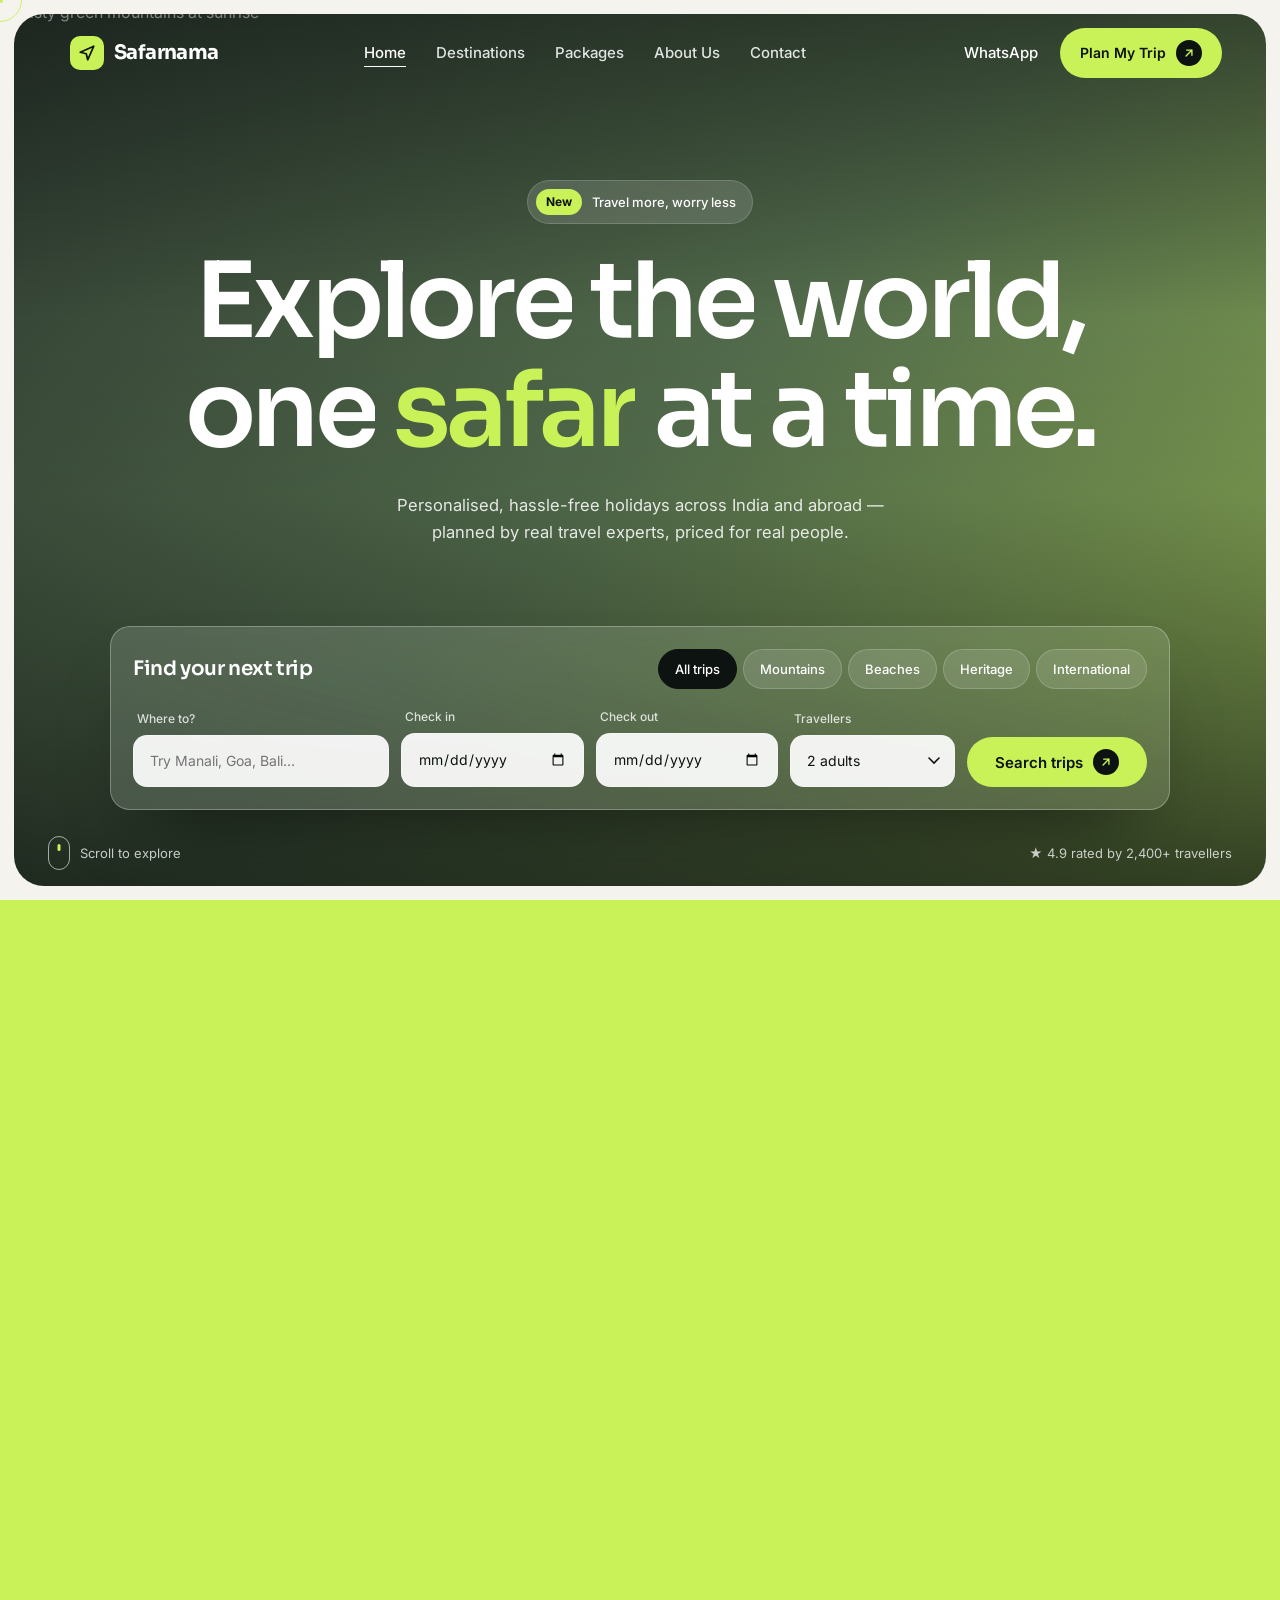
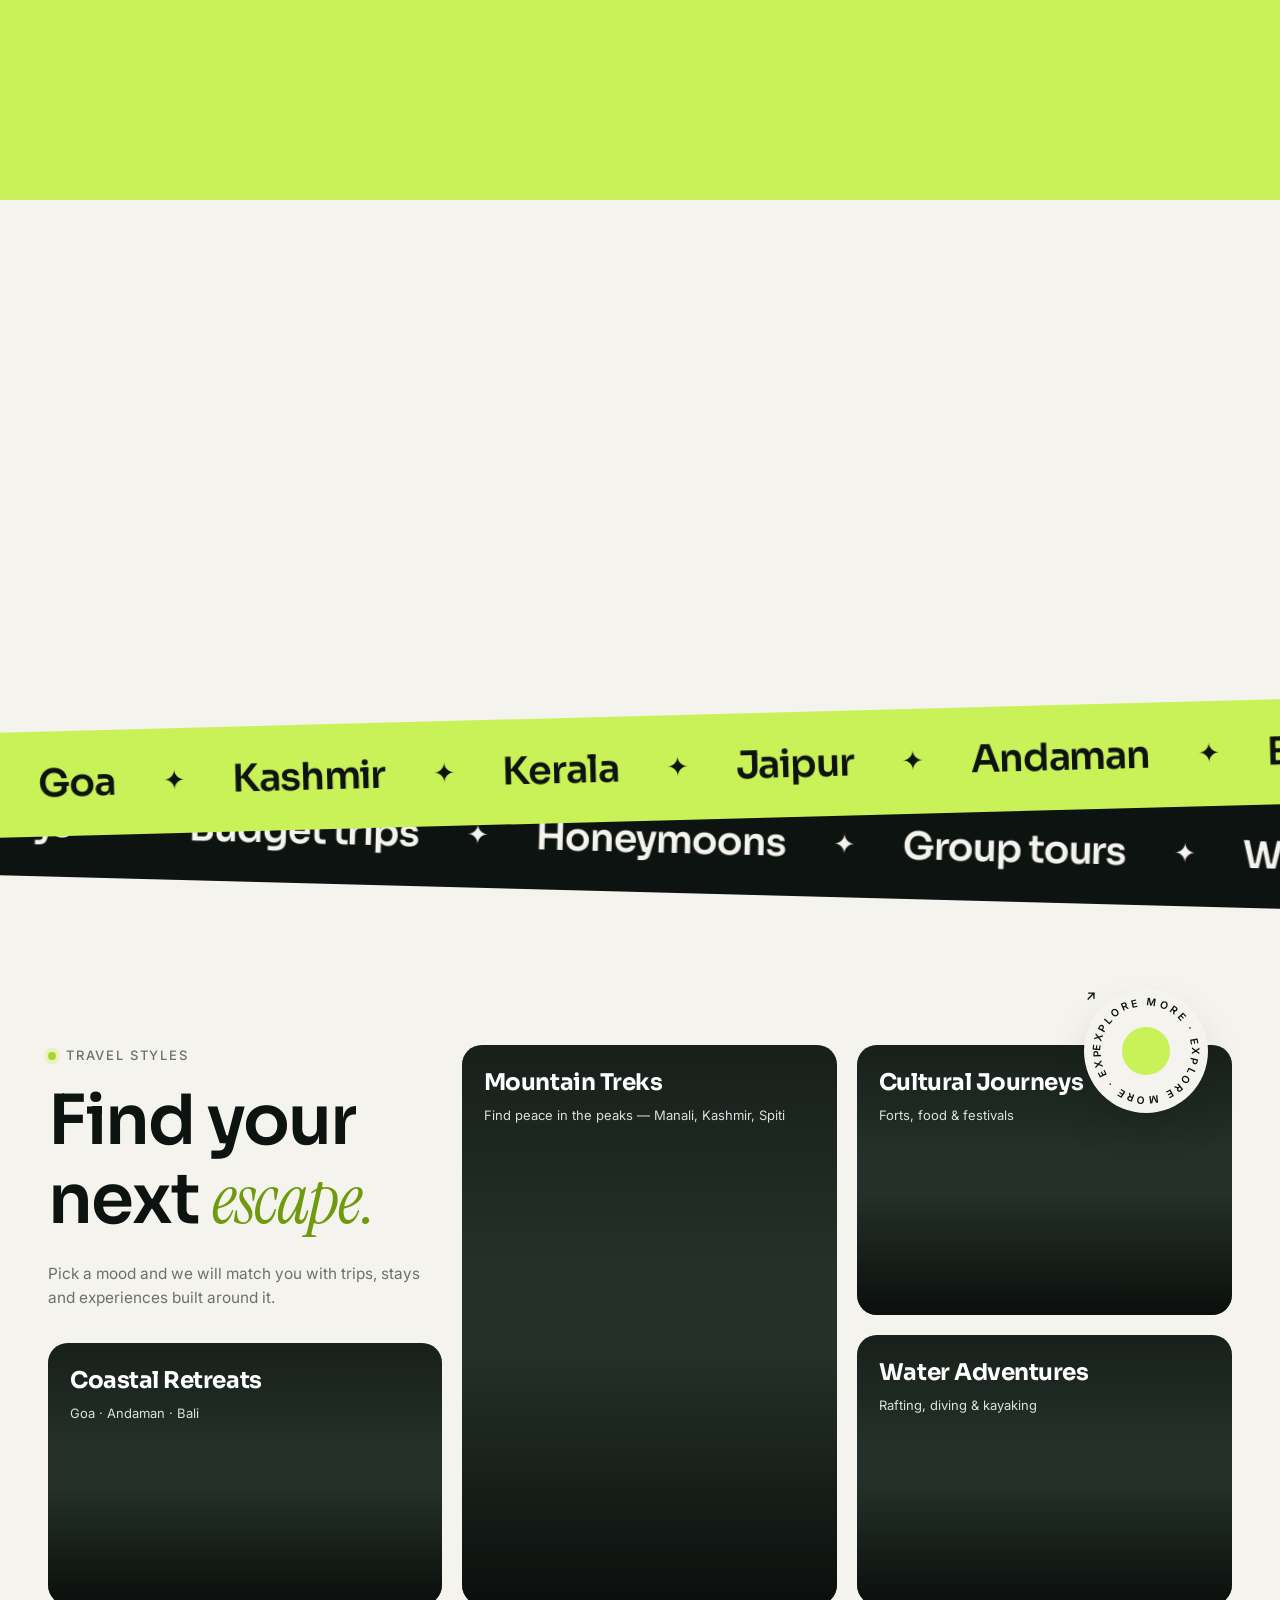
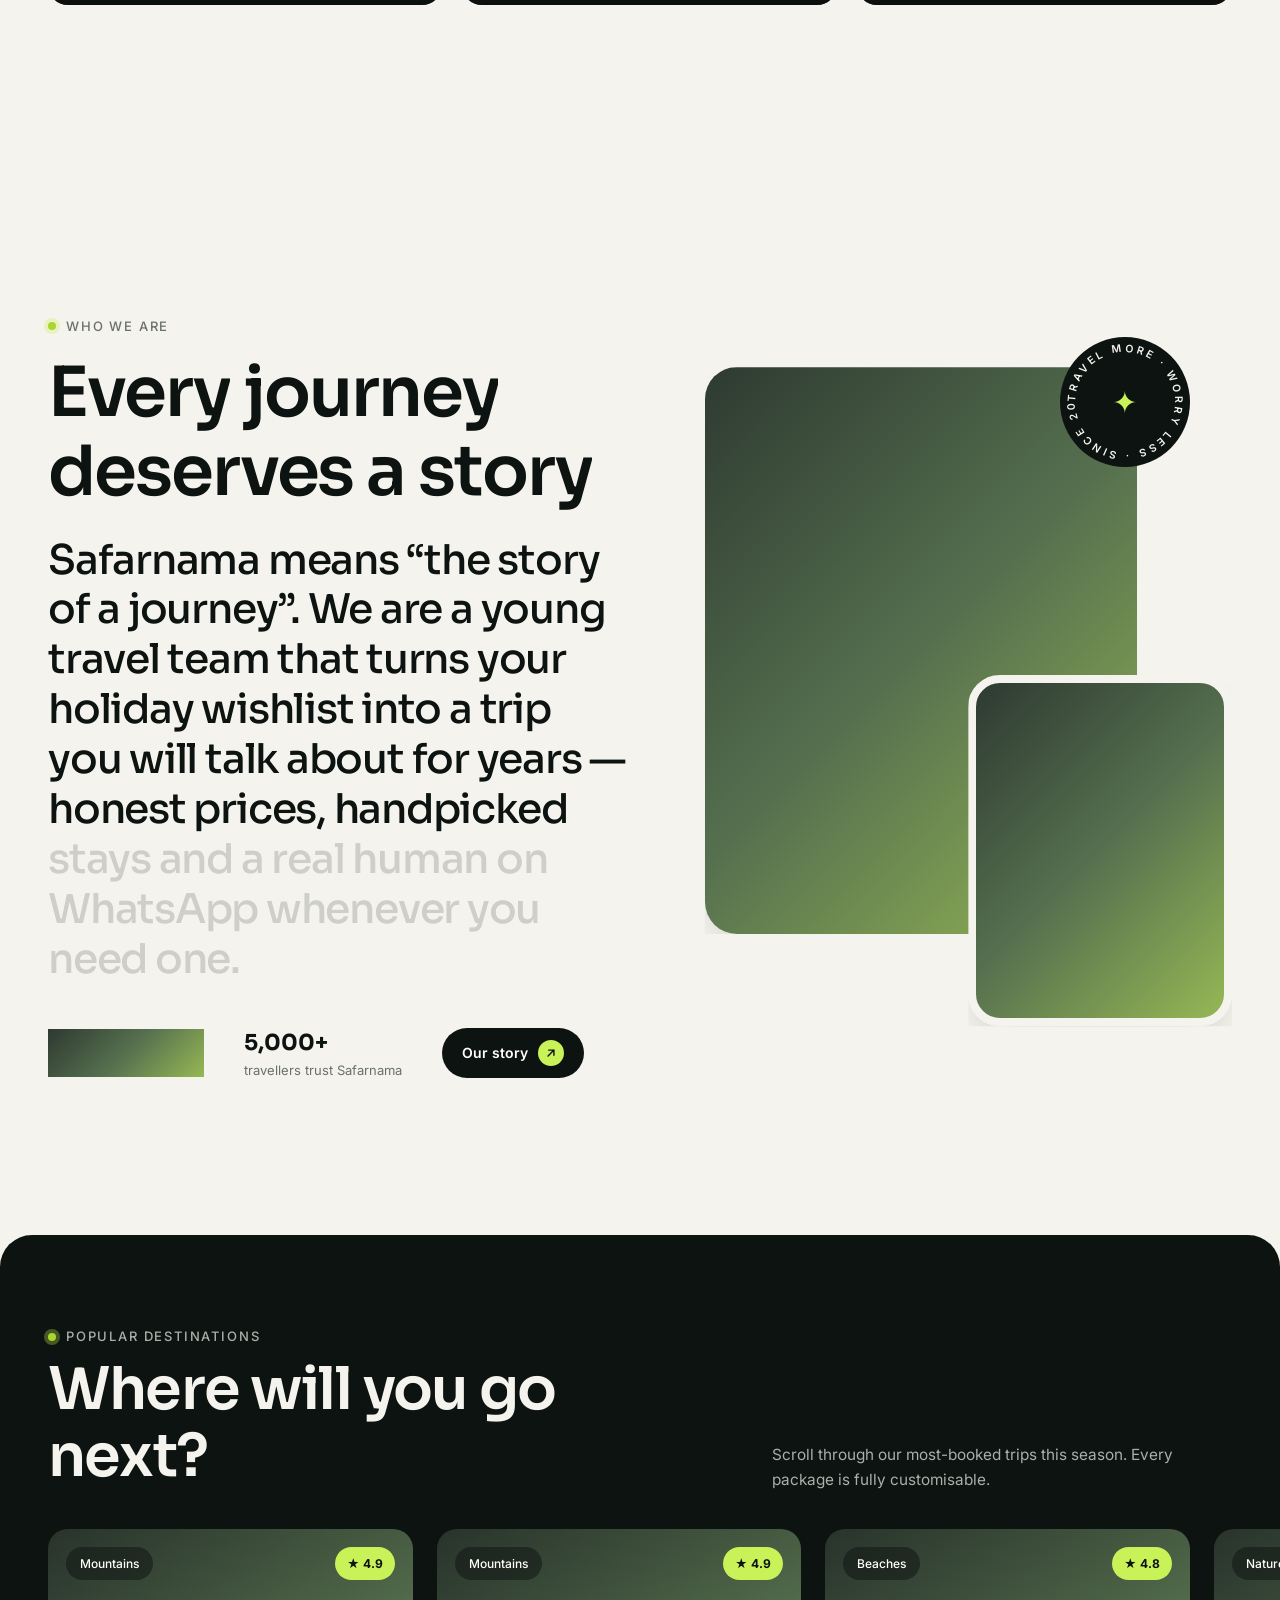
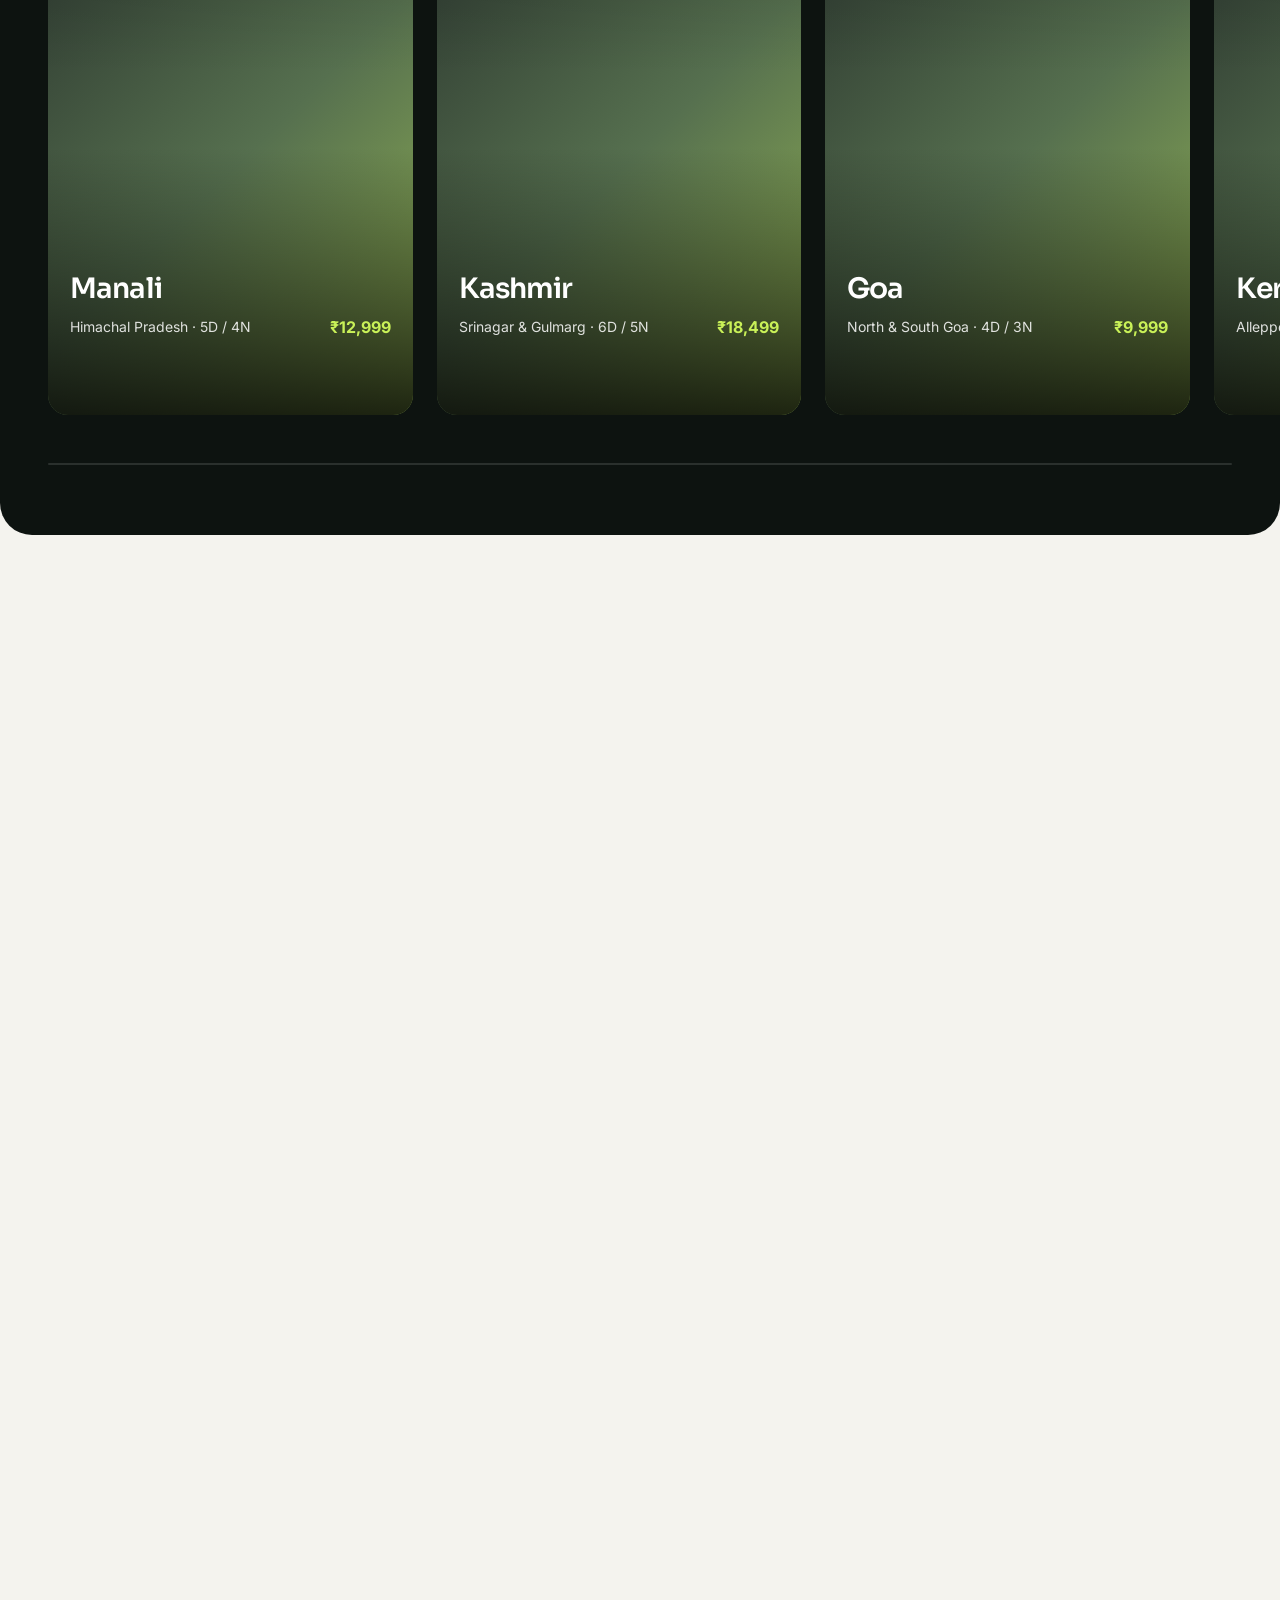
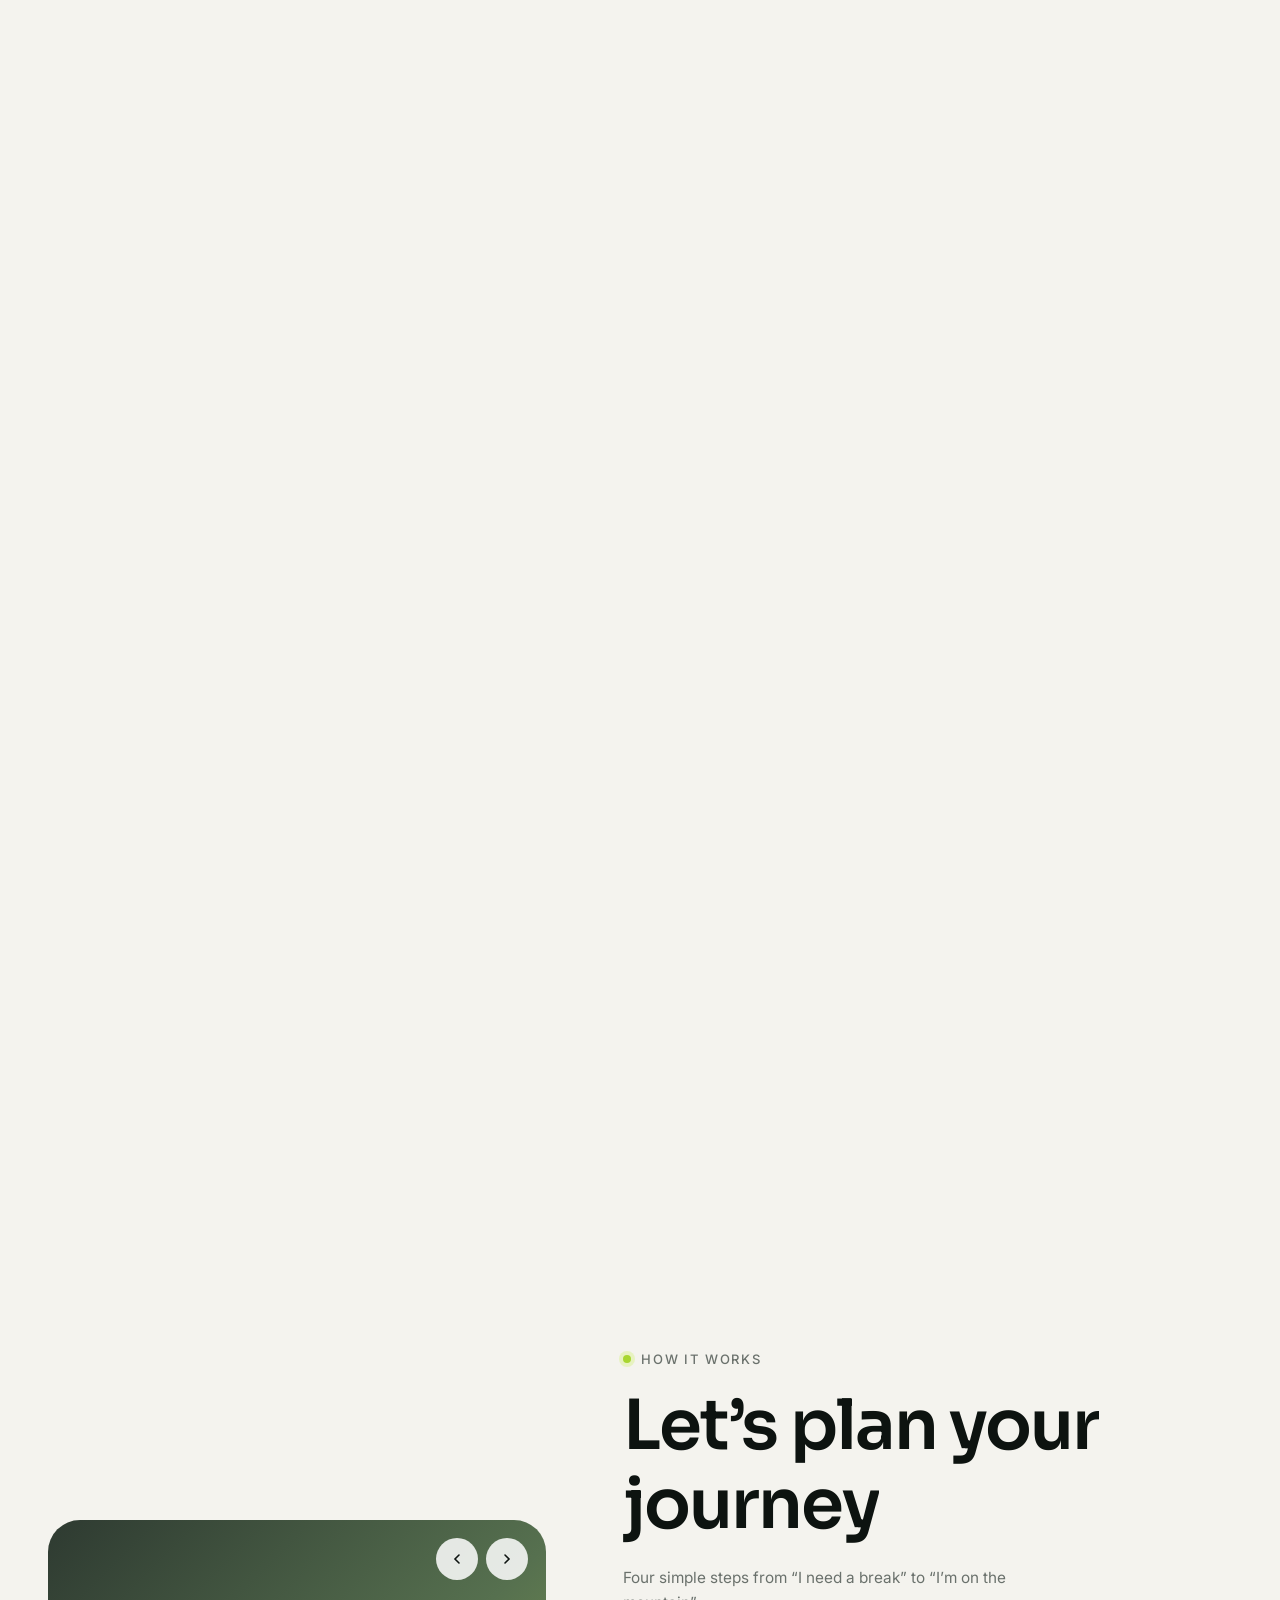
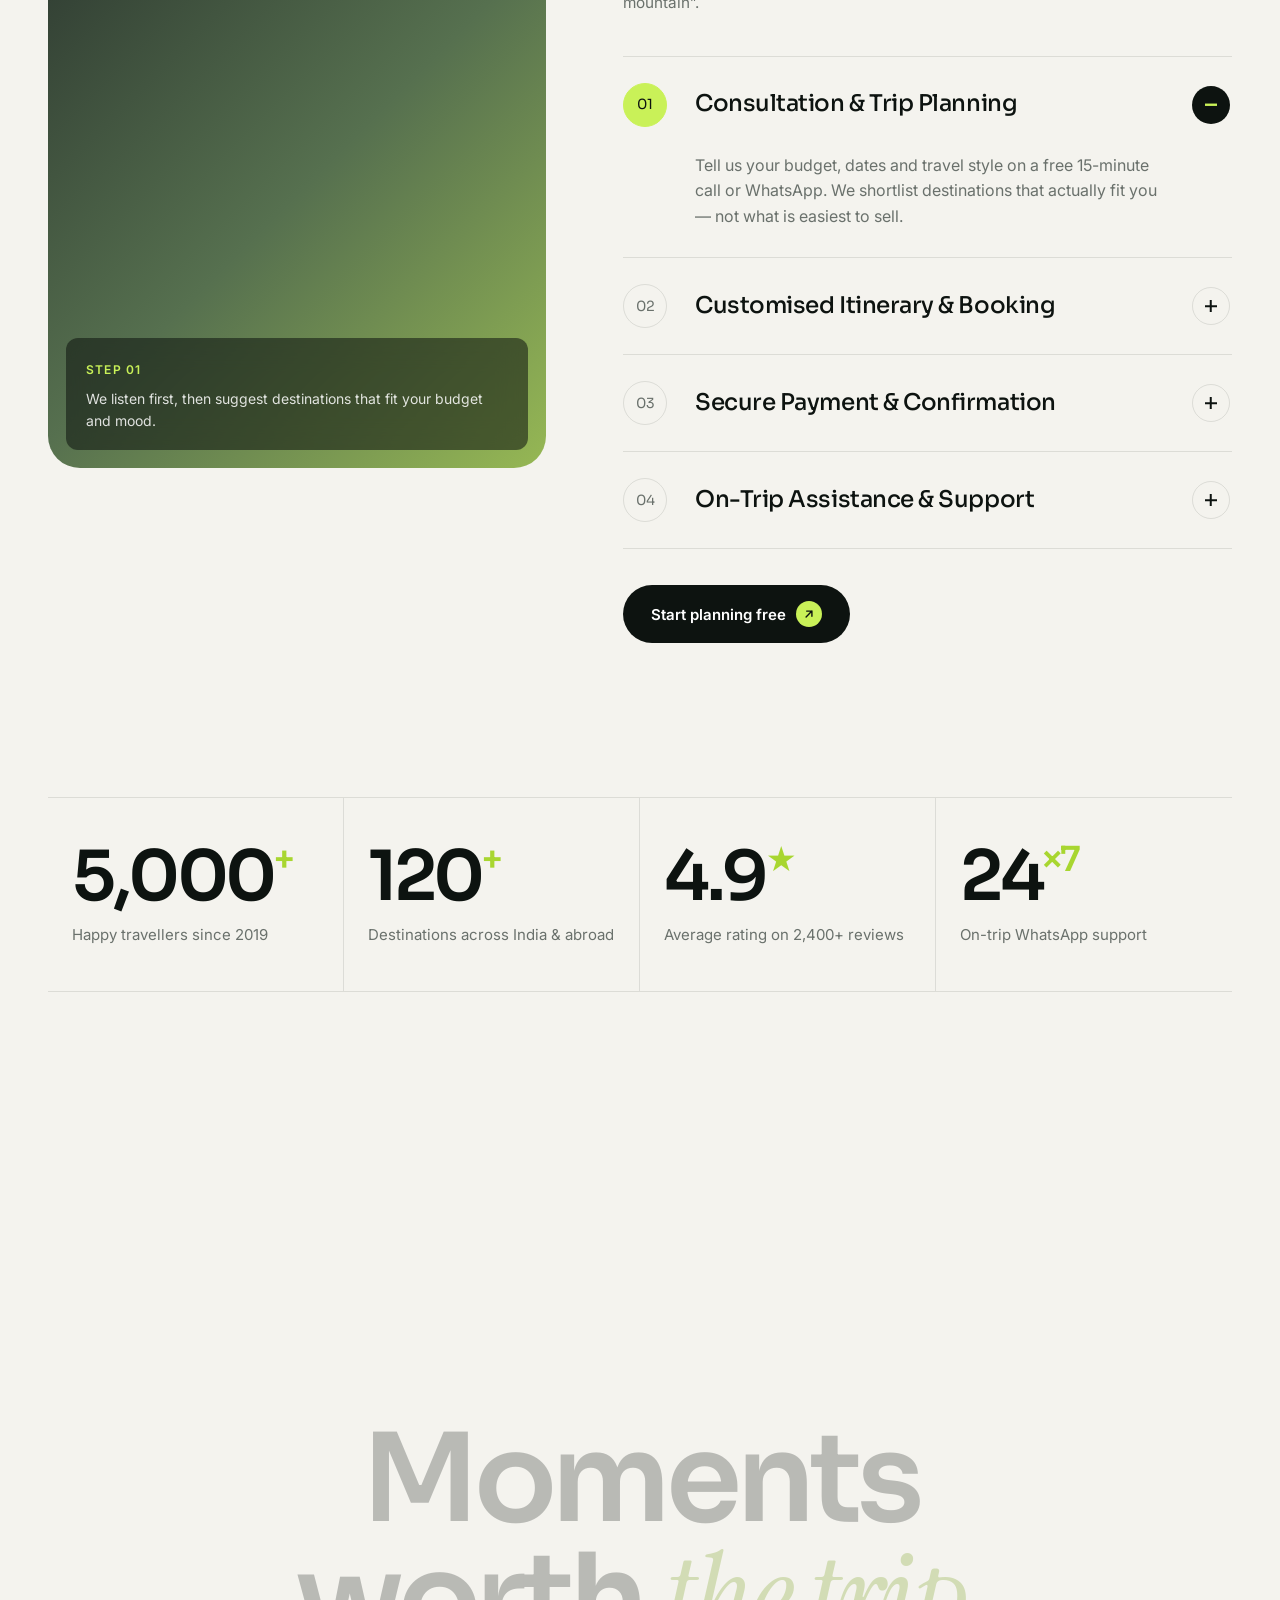
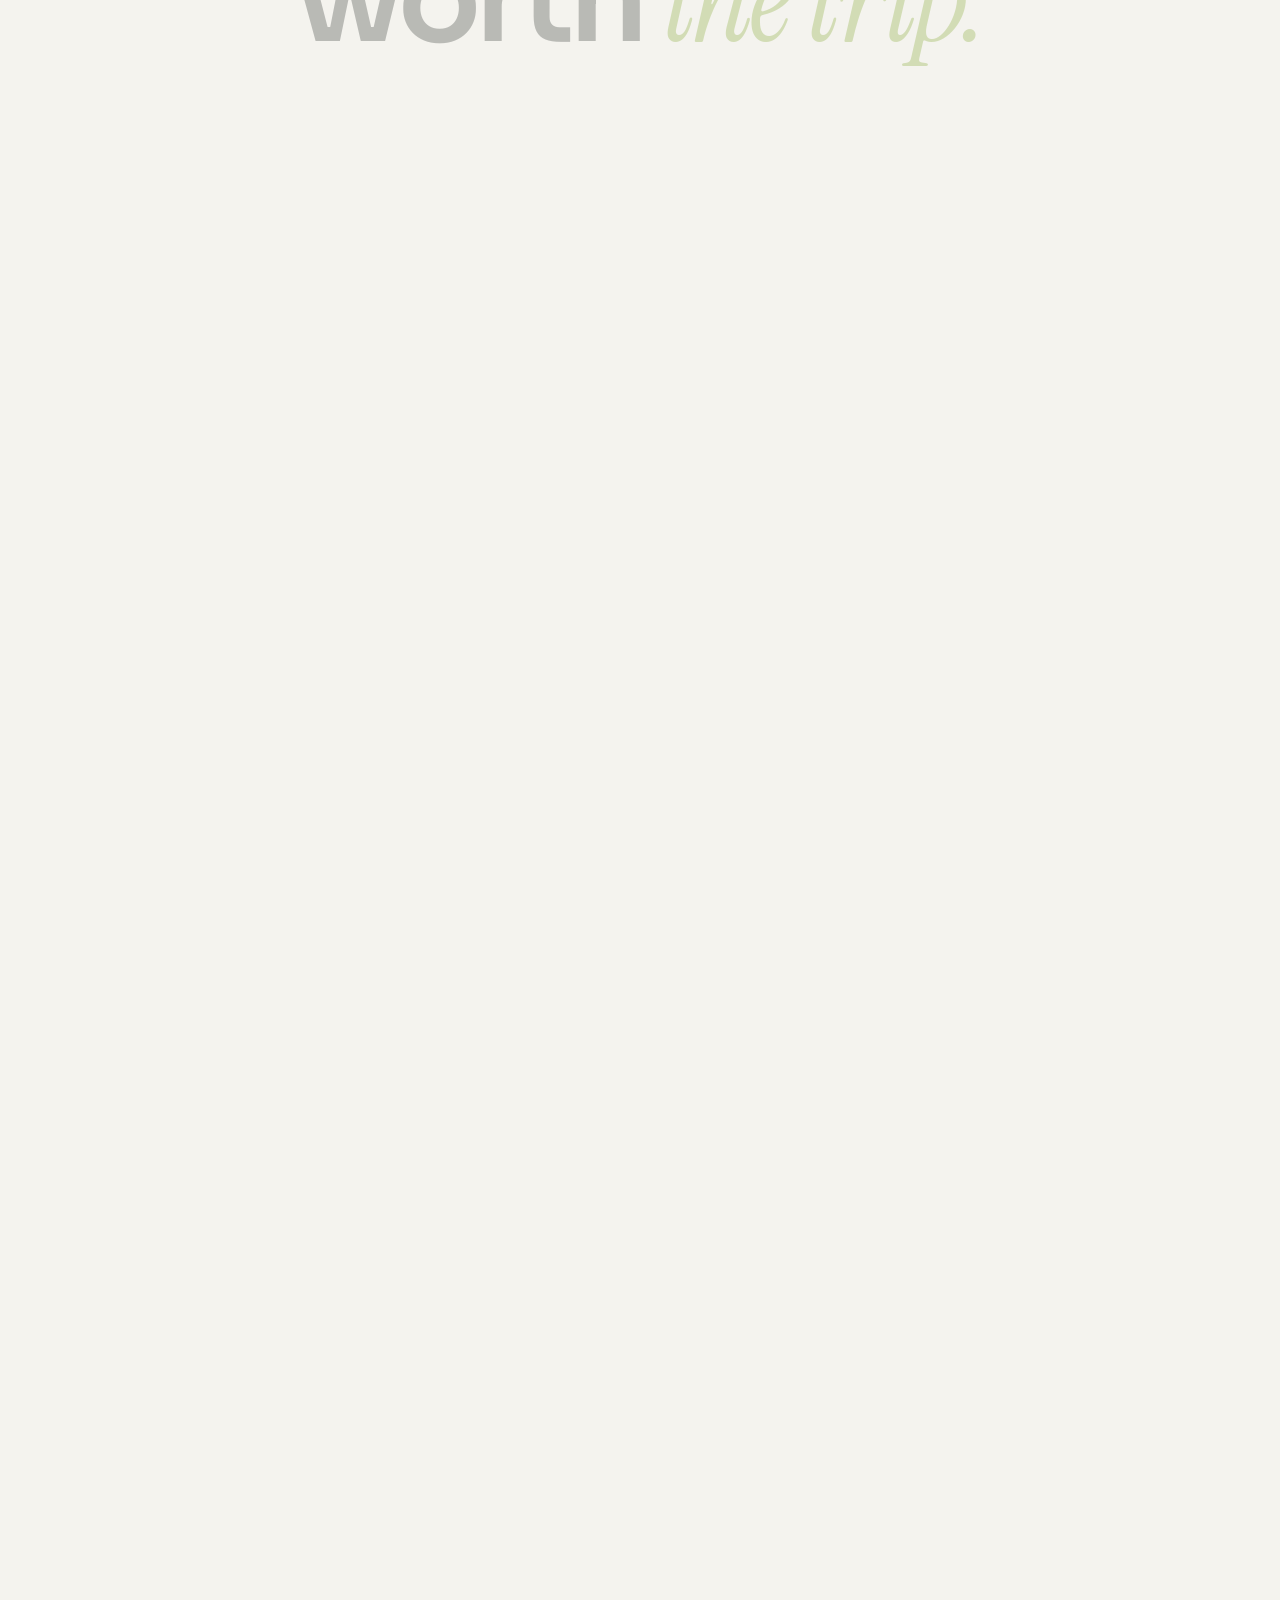
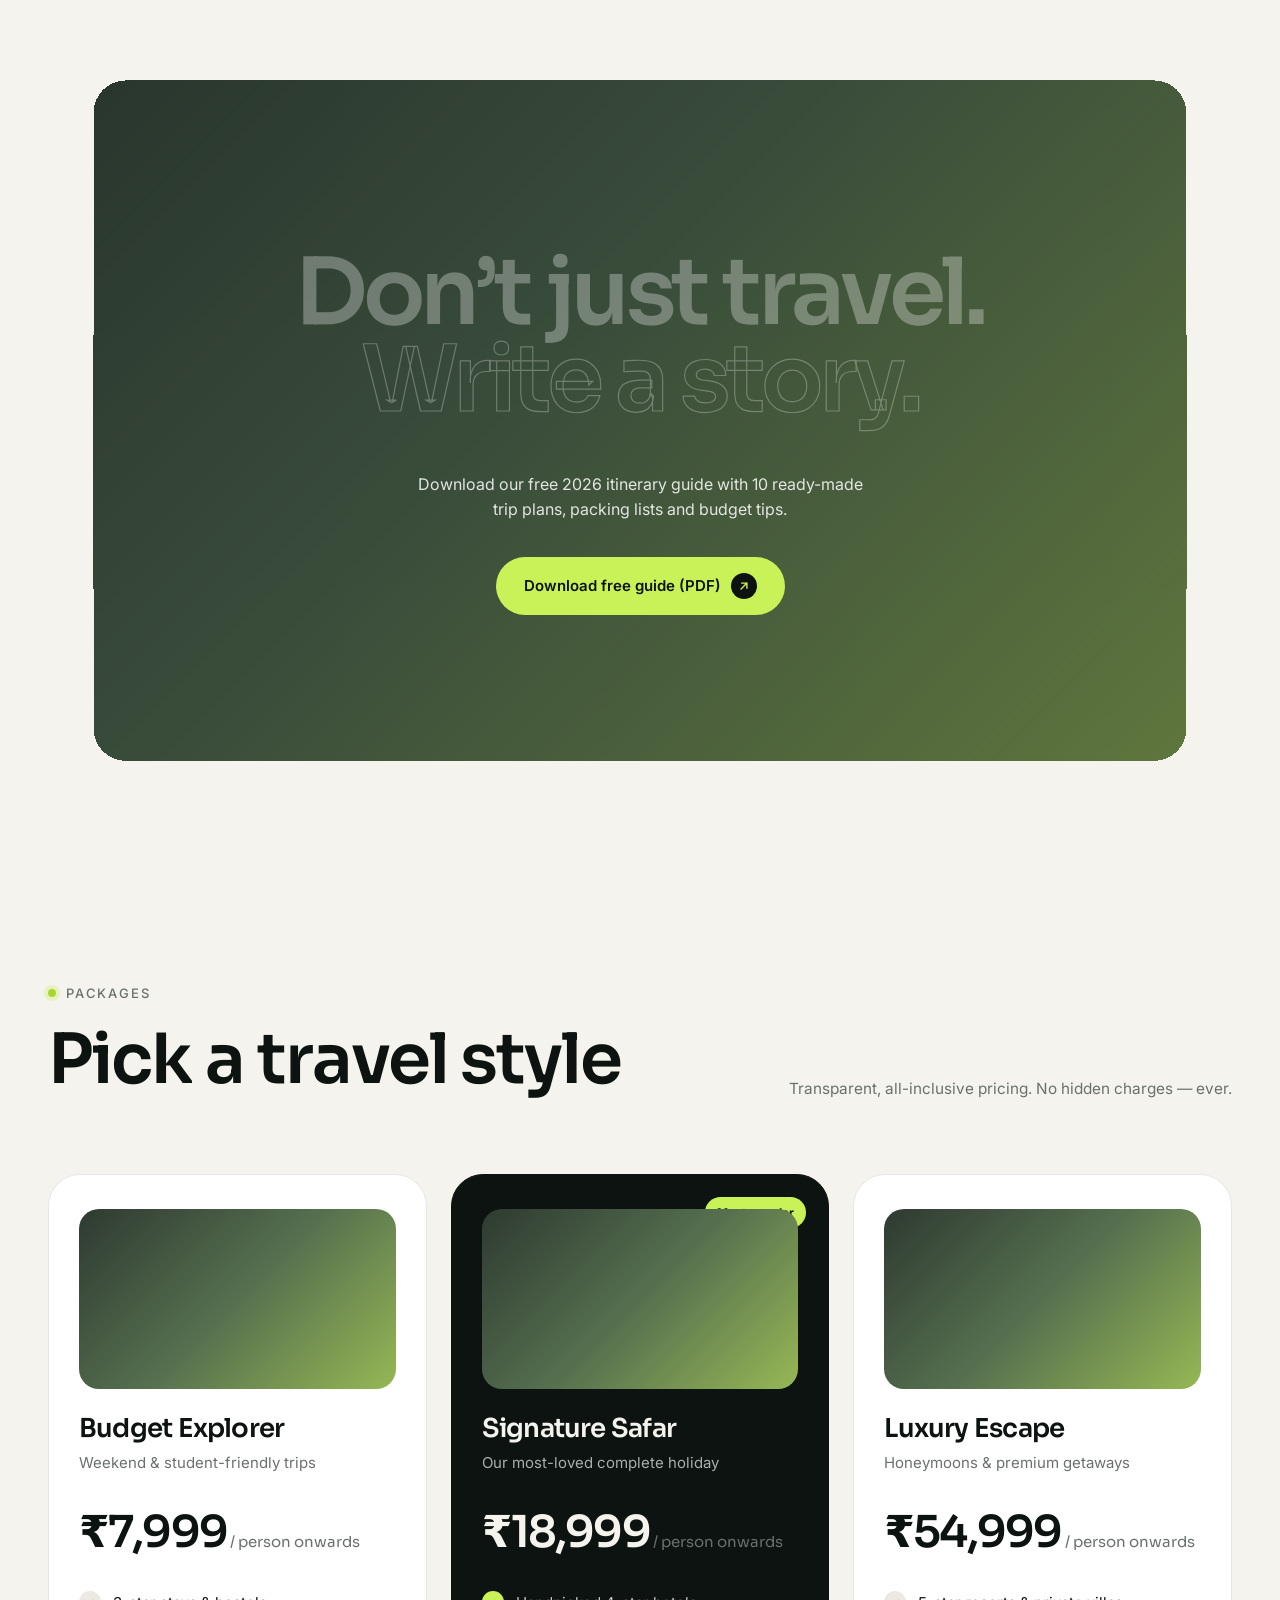
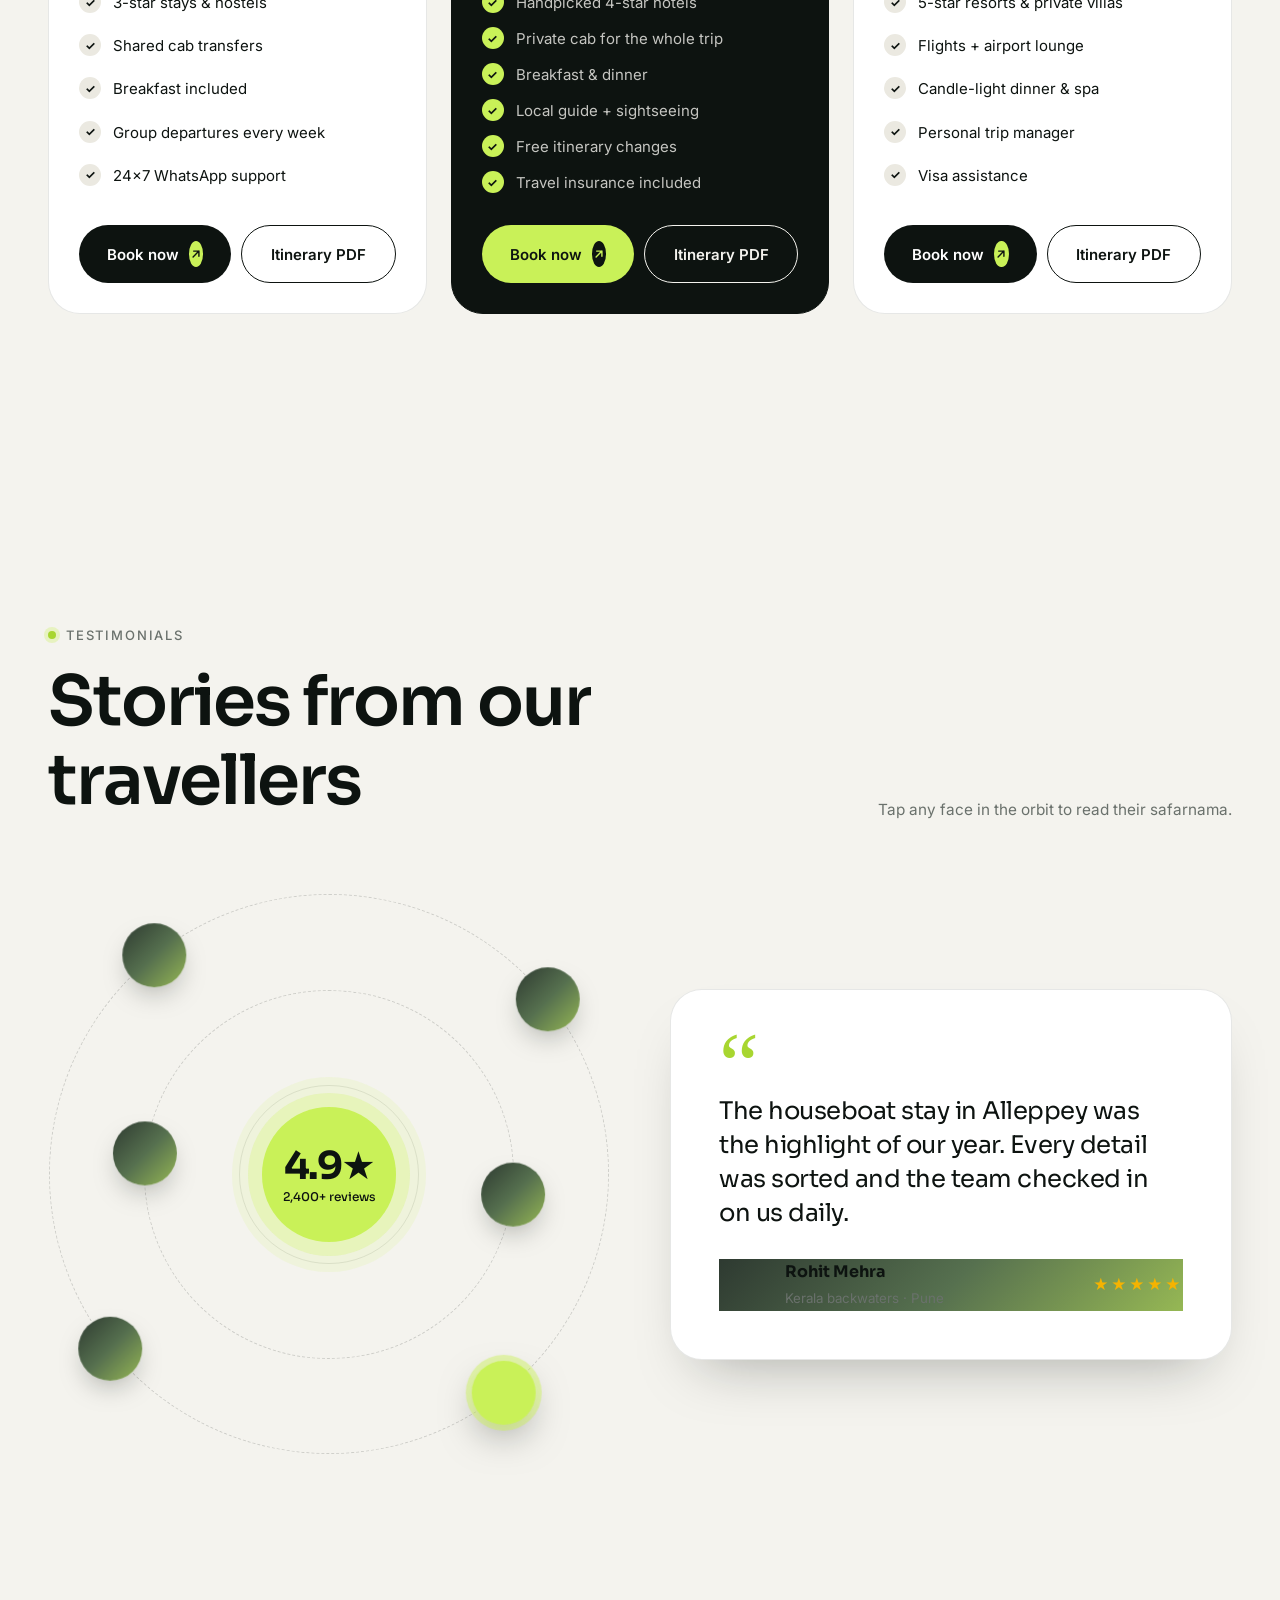
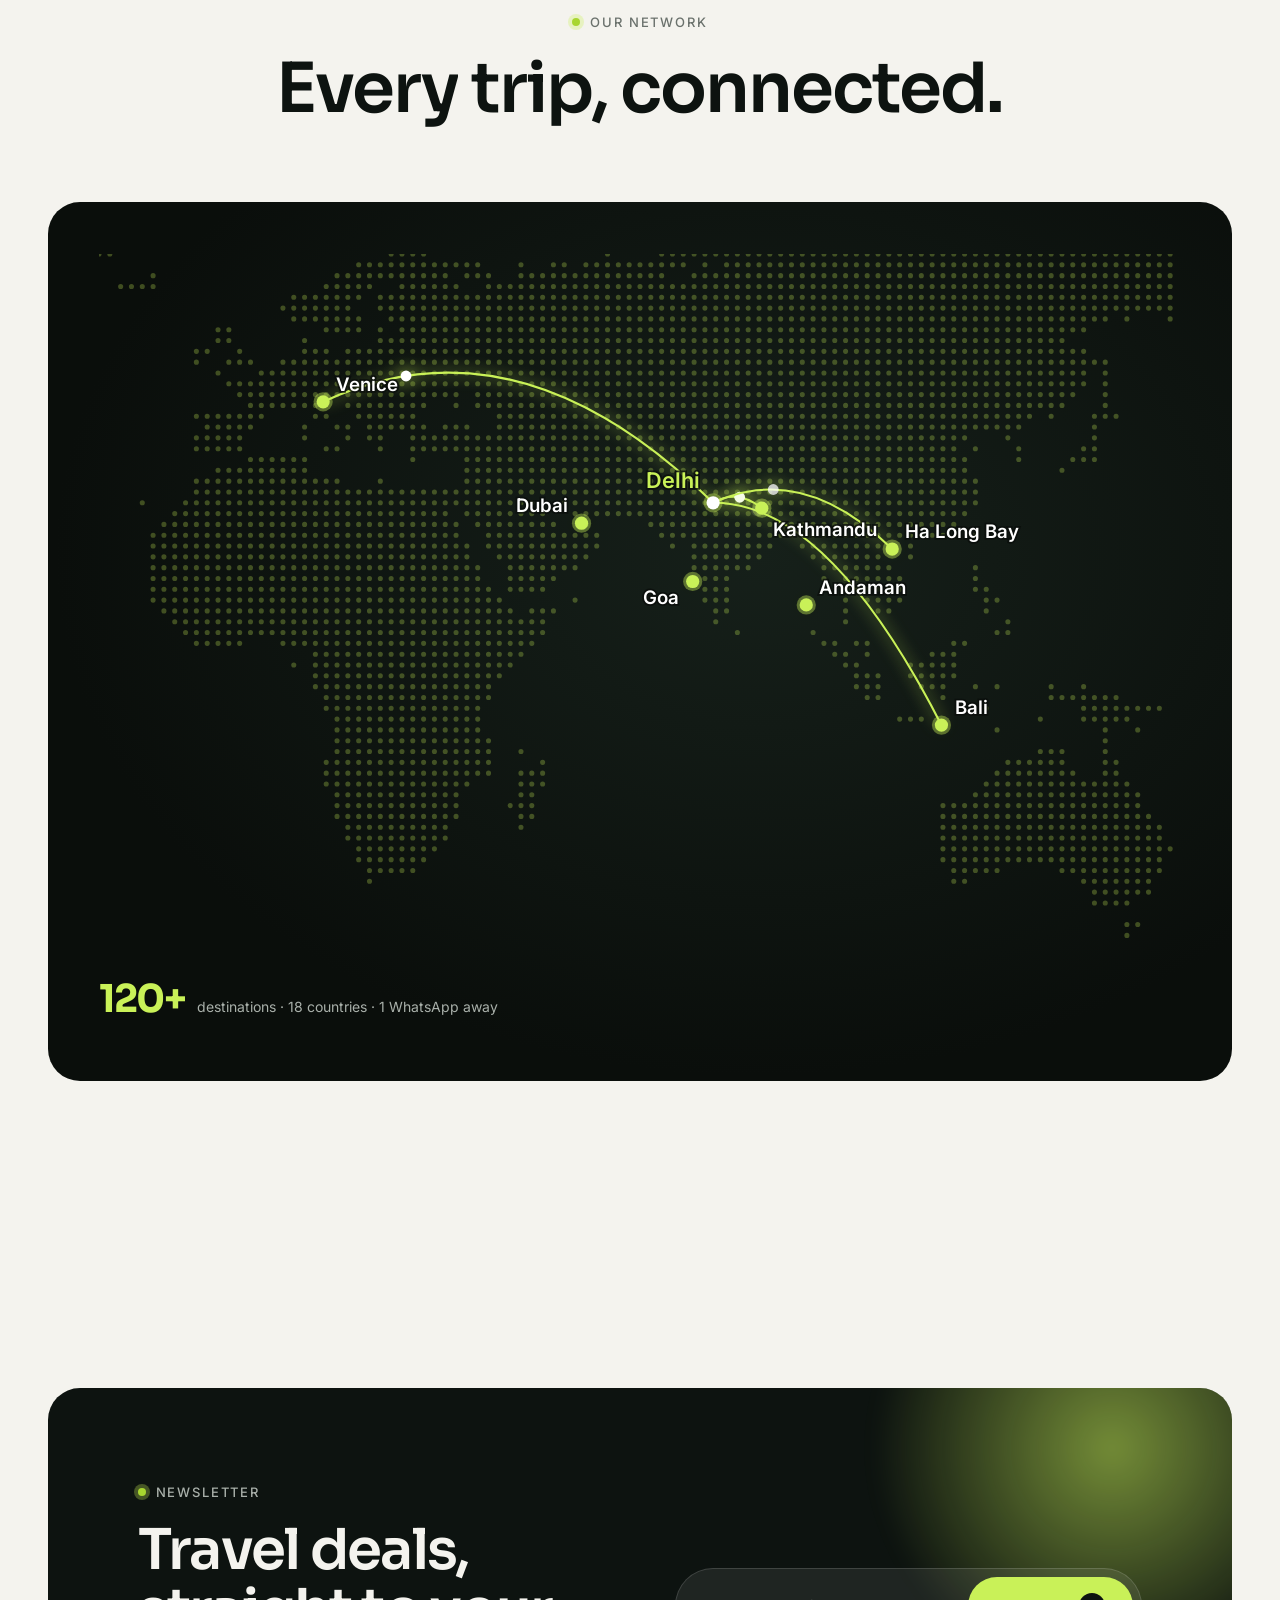
==== commit 3b12e09a: "Add files via upload" ====
--- a/index.html
+++ b/index.html
@@ -26,7 +26,7 @@
   <link rel="preconnect" href="https://images.unsplash.com" crossorigin>
   <link rel="preconnect" href="https://fonts.googleapis.com">
   <link rel="preconnect" href="https://fonts.gstatic.com" crossorigin>
-  <link href="https://fonts.googleapis.com/css2?family=Inter:wght@400;500;600;700&family=Sora:wght@300;400;500;600;700&display=swap" rel="stylesheet">
+  <link href="https://fonts.googleapis.com/css2?family=Instrument+Serif:ital@0;1&family=Inter:wght@400;500;600;700&family=Sora:wght@300;400;500;600;700&display=swap" rel="stylesheet">
   <link rel="stylesheet" href="css/style.css">
   <script>try{if(sessionStorage.getItem('safar_seen'))document.documentElement.classList.add('seen')}catch(e){}</script>
   <script src="js/analytics.js"></script>
@@ -36,7 +36,7 @@
   <a class="skip-link" href="#main">Skip to content</a>
   <div class="preloader" aria-hidden="true">
     <div class="preloader__inner">
-      <div class="preloader__word"><span>S</span><span>a</span><span>f</span><span>a</span><span>r</span><span>n</span><span>a</span><span>m</span><span>a</span></div>
+      <div class="preloader__word"><span class="preloader__mark"><svg width="18" height="18" viewBox="0 0 24 24" fill="none" stroke="currentColor" stroke-width="2.4" stroke-linecap="round" stroke-linejoin="round" aria-hidden="true"><path d="m3 11 18-8-8 18-2-8-8-2Z"/></svg></span><span>S</span><span>a</span><span>f</span><span>a</span><span>r</span><span>n</span><span>a</span><span>m</span><span>a</span></div>
       <div class="preloader__tag">Har safar ki ek kahani</div>
     </div>
     <div class="preloader__count">0</div>
@@ -65,8 +65,14 @@
   </div>
 
   <main id="main">
-    <section class="hero" aria-labelledby="hero-title">
+    <section class="hero hero--zoom" aria-labelledby="hero-title">
       <div class="hero__media"><img src="https://images.unsplash.com/photo-1470071459604-3b5ec3a7fe05?auto=format&fit=crop&w=2200&q=75" alt="Misty green mountains at sunrise" fetchpriority="high" width="2200" height="1310"></div>
+      <div class="hero__media hero__media--2" aria-hidden="true"><img src="https://images.unsplash.com/photo-1432405972618-c60b0225b8f9?auto=format&fit=crop&w=2200&q=75" alt="" width="2200" height="1467"></div>
+      <div class="hero__caption2" aria-hidden="true">
+        <span class="pill"><b>✦</b> Trending this monsoon</span>
+        <p class="hero__caption2-title">Wander where the <em>wifi</em> is weak.</p>
+        <p class="hero__caption2-sub">Rainforests, waterfalls and trails that make you forget your phone.</p>
+      </div>
       <div class="container hero__content">
         <span class="pill" data-hero-item><b>New</b> Travel more, worry less</span>
         <h1 class="hero__title" id="hero-title" data-hero-title>Explore the world, one <em>safar</em> at a time.</h1>
@@ -108,6 +114,40 @@
     <div class="marquee marquee--dark" aria-hidden="true">
       <div class="marquee__track" data-dir="right"><span>Budget trips</span><span>Honeymoons</span><span>Group tours</span><span>Weekend getaways</span><span>Solo travel</span><span>Family holidays</span><span>Budget trips</span><span>Honeymoons</span><span>Group tours</span><span>Weekend getaways</span><span>Solo travel</span><span>Family holidays</span></div>
     </div>
+
+    <section class="section escape" aria-labelledby="escape-title">
+      <div class="container">
+        <div class="escape__grid">
+          <div class="escape__intro">
+            <span class="eyebrow">Travel styles</span>
+            <h2 class="section-title" id="escape-title" data-split>Find your next <em class="serif">escape.</em></h2>
+            <p class="section-sub" data-reveal>Pick a mood and we will match you with trips, stays and experiences built around it.</p>
+            <a href="destinations.html?type=beaches" class="escape-card escape-card--sm" data-reveal="blur" data-cursor="Explore" data-cta="bento_coastal">
+              <img src="https://images.unsplash.com/photo-1512343879784-a960bf40e7f2?auto=format&fit=crop&w=700&q=75" alt="Coastal retreat with palm trees and turquoise water" loading="lazy" width="700" height="500">
+              <span class="escape-card__body"><strong>Coastal Retreats</strong><small>Goa · Andaman · Bali</small></span>
+            </a>
+          </div>
+          <a href="destinations.html?type=mountains" class="escape-card escape-card--tall" data-reveal="blur" data-cursor="Explore" data-cta="bento_mountains">
+            <img src="https://images.unsplash.com/photo-1469474968028-56623f02e42e?auto=format&fit=crop&w=900&q=75" alt="Hiker standing on a mountain ridge" loading="lazy" width="900" height="1300">
+            <span class="escape-card__body"><strong>Mountain Treks</strong><small>Find peace in the peaks — Manali, Kashmir, Spiti</small></span>
+          </a>
+          <div class="escape__stack">
+            <a href="destinations.html?type=heritage" class="escape-card" data-reveal="blur" data-cursor="Explore" data-cta="bento_heritage">
+              <img src="https://images.unsplash.com/photo-1477587458883-47145ed94245?auto=format&fit=crop&w=800&q=75" alt="Hawa Mahal in Jaipur" loading="lazy" width="800" height="560">
+              <span class="escape-card__body"><strong>Cultural Journeys</strong><small>Forts, food & festivals</small></span>
+            </a>
+            <a href="destinations.html?type=adventure" class="escape-card" data-reveal="blur" data-cursor="Explore" data-cta="bento_adventure">
+              <img src="https://images.unsplash.com/photo-1581791534721-e599df4417f7?auto=format&fit=crop&w=800&q=75" alt="Mountain river flowing over rocks" loading="lazy" width="800" height="560">
+              <span class="escape-card__body"><strong>Water Adventures</strong><small>Rafting, diving & kayaking</small></span>
+            </a>
+          </div>
+          <a href="destinations.html" class="escape__badge" aria-label="Explore all destinations" data-cta="bento_badge">
+            <svg viewBox="0 0 120 120" aria-hidden="true"><defs><path id="circ2" d="M60,60 m-44,0 a44,44 0 1,1 88,0 a44,44 0 1,1 -88,0"/></defs><text><textPath href="#circ2">Explore more · Explore more · Explore more ·</textPath></text></svg>
+            <span><svg width="14" height="14" viewBox="0 0 24 24" fill="none" stroke="currentColor" stroke-width="2.4" stroke-linecap="round" stroke-linejoin="round" aria-hidden="true"><path d="M7 17 17 7M8 7h9v9"/></svg></span>
+          </a>
+        </div>
+      </div>
+    </section>
 
     <section class="section" aria-labelledby="intro-title">
       <div class="container intro">
@@ -304,6 +344,18 @@
       </div>
     </section>
 
+    <section class="moments" aria-labelledby="moments-title">
+      <div class="moments__stage">
+        <figure class="moments__img moments__img--1"><img src="https://images.unsplash.com/photo-1539635278303-d4002c07eae3?auto=format&fit=crop&w=600&q=75" alt="Friends hiking together" loading="lazy" width="600" height="600"></figure><figure class="moments__img moments__img--2"><img src="https://images.unsplash.com/photo-1530789253388-582c481c54b0?auto=format&fit=crop&w=600&q=75" alt="Hot air balloons at sunrise" loading="lazy" width="600" height="600"></figure><figure class="moments__img moments__img--3"><img src="https://images.unsplash.com/photo-1433086966358-54859d0ed716?auto=format&fit=crop&w=600&q=75" alt="Waterfall in a green forest" loading="lazy" width="600" height="600"></figure><figure class="moments__img moments__img--4"><img src="https://images.unsplash.com/photo-1504280390367-361c6d9f38f4?auto=format&fit=crop&w=600&q=75" alt="View from a tent in the forest" loading="lazy" width="600" height="600"></figure><figure class="moments__img moments__img--5"><img src="https://images.unsplash.com/photo-1537996194471-e657df975ab4?auto=format&fit=crop&w=600&q=75" alt="Temple on a lake in Bali" loading="lazy" width="600" height="600"></figure><figure class="moments__img moments__img--6"><img src="https://images.unsplash.com/photo-1528127269322-539801943592?auto=format&fit=crop&w=600&q=75" alt="Boats in Ha Long Bay" loading="lazy" width="600" height="600"></figure><figure class="moments__img moments__img--7"><img src="https://images.unsplash.com/photo-1507525428034-b723cf961d3e?auto=format&fit=crop&w=600&q=75" alt="Beach at sunset" loading="lazy" width="600" height="600"></figure><figure class="moments__img moments__img--8"><img src="https://images.unsplash.com/photo-1626621341517-bbf3d9990a23?auto=format&fit=crop&w=600&q=75" alt="Snowy slopes in Manali" loading="lazy" width="600" height="600"></figure>
+        <div class="moments__center">
+          <span class="eyebrow">Real trips · Real people</span>
+          <h2 class="moments__title" id="moments-title">Moments worth <em>the trip.</em></h2>
+          <p>Every photo here started as a WhatsApp message saying &#8220;I need a break&#8221;.</p>
+          <a href="contact.html" class="btn" data-cta="moments_book" data-magnetic>Book your trip right away <span class="arrow"><svg width="14" height="14" viewBox="0 0 24 24" fill="none" stroke="currentColor" stroke-width="2.4" stroke-linecap="round" stroke-linejoin="round" aria-hidden="true"><path d="M7 17 17 7M8 7h9v9"/></svg></span></a>
+        </div>
+      </div>
+    </section>
+
     <section class="band" aria-labelledby="band-title">
       <div class="band__media"><img src="https://images.unsplash.com/photo-1519681393784-d120267933ba?auto=format&fit=crop&w=2000&q=75" alt="" loading="lazy" width="2000" height="1333"></div>
       <div class="container">
@@ -392,6 +444,20 @@
         </div>
       </div>
     </section>
+
+    <section class="section" style="padding-top:0" aria-labelledby="map-title">
+      <div class="container">
+        <div class="section-head" style="justify-content:center;text-align:center">
+          <div style="margin:0 auto"><span class="eyebrow">Our network</span><h2 class="section-title" id="map-title" style="margin-left:auto;margin-right:auto" data-split>Every trip, connected.</h2></div>
+        </div>
+        <div class="map" data-reveal="scale">
+          <div class="map__canvas"><img class="map__dots" src="assets/world-dots.svg" alt="" width="1800" height="1150" loading="lazy">
+          <svg class="map__svg" viewBox="0 0 180 115" aria-label="Map of Safarnama routes from Delhi to Venice, Dubai, Kathmandu, Goa, Andaman, Ha Long Bay and Bali" role="img"><path id="arc1" class="map__arc" d="M102.2 41.4Q69.8 9.5 37.3 24.6" pathLength="1"/><circle class="map__plane" r="0.9"><animateMotion dur="3.4s" repeatCount="indefinite" begin="0.3s"><mpath href="#arc1"/></animateMotion></circle><path id="arc2" class="map__arc" d="M102.2 41.4Q106.2 39.0 110.3 42.3" pathLength="1"/><circle class="map__plane" r="0.9"><animateMotion dur="3.8s" repeatCount="indefinite" begin="0.6s"><mpath href="#arc2"/></animateMotion></circle><path id="arc3" class="map__arc" d="M102.2 41.4Q117.1 34.5 132.0 49.1" pathLength="1"/><circle class="map__plane" r="0.9"><animateMotion dur="4.2s" repeatCount="indefinite" begin="0.9s"><mpath href="#arc3"/></animateMotion></circle><path id="arc4" class="map__arc" d="M102.2 41.4Q121.2 41.3 140.2 78.4" pathLength="1"/><circle class="map__plane" r="0.9"><animateMotion dur="4.6s" repeatCount="indefinite" begin="1.2s"><mpath href="#arc4"/></animateMotion></circle><path id="arc5" class="map__arc" d="M102.2 41.4Q100.5 43.2 98.8 54.5" pathLength="1"/><circle class="map__plane" r="0.9"><animateMotion dur="5.0s" repeatCount="indefinite" begin="1.5s"><mpath href="#arc5"/></animateMotion></circle><path id="arc6" class="map__arc" d="M102.2 41.4Q110.0 41.8 117.7 58.4" pathLength="1"/><circle class="map__plane" r="0.9"><animateMotion dur="5.4s" repeatCount="indefinite" begin="1.8s"><mpath href="#arc6"/></animateMotion></circle><path id="arc7" class="map__arc" d="M102.2 41.4Q91.2 35.3 80.3 44.8" pathLength="1"/><circle class="map__plane" r="0.9"><animateMotion dur="5.8s" repeatCount="indefinite" begin="2.1s"><mpath href="#arc7"/></animateMotion></circle><g class="map__city map__city--hub" style="--i:0"><circle class="map__pulse" cx="102.2" cy="41.4" r="1.6"/><circle class="map__dot" cx="102.2" cy="41.4" r="1.1"/><text x="100.0" y="39.0" text-anchor="end">Delhi</text></g><g class="map__city" style="--i:1"><circle class="map__pulse" cx="37.3" cy="24.6" r="1.6"/><circle class="map__dot" cx="37.3" cy="24.6" r="1.1"/><text x="39.5" y="22.8">Venice</text></g><g class="map__city" style="--i:2"><circle class="map__pulse" cx="110.3" cy="42.3" r="1.6"/><circle class="map__dot" cx="110.3" cy="42.3" r="1.1"/><text x="112.1" y="47.0">Kathmandu</text></g><g class="map__city" style="--i:3"><circle class="map__pulse" cx="132.0" cy="49.1" r="1.6"/><circle class="map__dot" cx="132.0" cy="49.1" r="1.1"/><text x="134.2" y="47.3">Ha Long Bay</text></g><g class="map__city" style="--i:4"><circle class="map__pulse" cx="140.2" cy="78.4" r="1.6"/><circle class="map__dot" cx="140.2" cy="78.4" r="1.1"/><text x="142.4" y="76.6">Bali</text></g><g class="map__city" style="--i:5"><circle class="map__pulse" cx="98.8" cy="54.5" r="1.6"/><circle class="map__dot" cx="98.8" cy="54.5" r="1.1"/><text x="96.6" y="58.2" text-anchor="end">Goa</text></g><g class="map__city" style="--i:6"><circle class="map__pulse" cx="117.7" cy="58.4" r="1.6"/><circle class="map__dot" cx="117.7" cy="58.4" r="1.1"/><text x="119.9" y="56.6">Andaman</text></g><g class="map__city" style="--i:7"><circle class="map__pulse" cx="80.3" cy="44.8" r="1.6"/><circle class="map__dot" cx="80.3" cy="44.8" r="1.1"/><text x="78.1" y="43.0" text-anchor="end">Dubai</text></g></svg></div>
+          <div class="map__legend"><strong>120+</strong><span>destinations · 18 countries · 1 WhatsApp away</span></div>
+        </div>
+      </div>
+    </section>
+
 
     <section class="section" aria-labelledby="nl-title">
       <div class="container">
@@ -460,6 +526,7 @@
         <span>Photos: <a href="https://unsplash.com" target="_blank" rel="noopener">Unsplash</a></span>
       </div>
     </div>
+    <div class="footer__scene" aria-hidden="true"><img src="https://images.unsplash.com/photo-1464822759023-fed622ff2c3b?auto=format&fit=crop&w=2000&q=75&h=700" alt="" loading="lazy" width="2000" height="700"></div>
   </footer>
 
   <button class="to-top" aria-label="Back to top">
--- a/css/style.css
+++ b/css/style.css
@@ -696,6 +696,23 @@
 .hscroll .eyebrow { color: var(--muted-light); }
 .hscroll .section-sub { color: var(--muted-light); }
 .hscroll__pin { padding: clamp(80px, 10vw, 130px) 0; }
+@media (min-width: 761px) {
+  .hscroll__pin {
+    height: 100vh;
+    min-height: 560px;
+    padding: clamp(28px, 6vh, 72px) 0 clamp(20px, 4vh, 40px);
+    display: flex;
+    flex-direction: column;
+    justify-content: center;
+    box-sizing: border-box;
+  }
+  .hscroll .section-head { margin-bottom: clamp(18px, 4vh, 44px); align-items: flex-end; }
+  .hscroll .section-title { font-size: clamp(30px, min(4.6vw, 7.5vh), 68px); margin-top: 10px; }
+  .hscroll .section-sub { margin-top: 0; }
+  .hscroll .dest-card, .hscroll__end { height: clamp(260px, 54vh, 560px); width: auto; aspect-ratio: 3 / 4; }
+  .hscroll__end { aspect-ratio: 4 / 5; }
+  .hscroll__progress { margin-top: clamp(16px, 3vh, 40px); }
+}
 .hscroll__track {
   display: flex;
   gap: 24px;
@@ -726,7 +743,7 @@
 .dest-card::after {
   content: "";
   position: absolute; inset: 0; z-index: -1;
-  background: linear-gradient(180deg, rgba(0,0,0,0) 40%, rgba(0,0,0,0.78));
+  background: linear-gradient(180deg, rgba(0,0,0,0.12) 0%, rgba(0,0,0,0) 30%, rgba(0,0,0,0) 45%, rgba(0,0,0,0.8));
   transition: opacity 0.5s;
 }
 .dest-card:hover img { transform: scale(1.1); }
@@ -735,11 +752,12 @@
   top: 18px; left: 18px;
   padding: 7px 14px;
   border-radius: 999px;
-  background: rgba(255,255,255,0.2);
+  background: rgba(13,19,16,0.5);
   backdrop-filter: blur(10px);
   -webkit-backdrop-filter: blur(10px);
   font-size: 12px;
   font-weight: 500;
+  color: #fff;
 }
 .dest-card__rating {
   position: absolute;
@@ -1355,3 +1373,198 @@
   .js [data-reveal], .js [data-img-reveal] { opacity: 1 !important; transform: none !important; clip-path: none !important; }
   .preloader { display: none; }
 }
+
+/* =========================================================
+   v2 — Movade-style motion: hero zoom, bento, moments, map
+   ========================================================= */
+.serif, .moments__title em, .hero__caption2-title em {
+  font-family: "Instrument Serif", Georgia, serif;
+  font-style: italic;
+  font-weight: 400;
+  letter-spacing: -0.02em;
+}
+.section-title .serif { color: #6f9a0e; }
+
+/* Preloader typing mark */
+.preloader__word { align-items: center; }
+.preloader__mark {
+  width: 0.78em; height: 0.78em;
+  border-radius: 0.22em;
+  background: var(--lime);
+  color: var(--ink);
+  display: inline-grid !important;
+  place-items: center;
+  margin-right: 0.18em;
+}
+.preloader__mark svg { width: 52%; height: 52%; }
+
+/* Hero zoom */
+.hero--zoom { will-change: clip-path; }
+.hero__media--2 { opacity: 0; z-index: -2; }
+.hero__caption2 {
+  position: absolute;
+  inset: 0;
+  z-index: 2;
+  display: flex;
+  flex-direction: column;
+  align-items: center;
+  justify-content: center;
+  text-align: center;
+  padding: 0 var(--gutter);
+  color: var(--white);
+  opacity: 0;
+  pointer-events: none;
+}
+.hero__caption2-title {
+  font-family: var(--font-display);
+  font-size: clamp(44px, 8vw, 124px);
+  font-weight: 600;
+  letter-spacing: -0.045em;
+  line-height: 0.98;
+  margin-top: 24px;
+  max-width: 12ch;
+  text-shadow: 0 10px 40px rgba(0,0,0,0.25);
+}
+.hero__caption2-title em { color: var(--lime); }
+.hero__caption2-sub { margin-top: 18px; color: rgba(255,255,255,0.88); font-size: clamp(15px, 1.3vw, 19px); }
+@media (max-width: 760px) { .hero__media--2, .hero__caption2 { display: none; } }
+
+/* Blur reveal */
+.js [data-reveal="blur"] { opacity: 0; filter: blur(18px); transform: translateY(40px) scale(1.04); }
+
+/* Bento: find your next escape */
+.escape__grid {
+  position: relative;
+  display: grid;
+  grid-template-columns: 1.05fr 1fr 1fr;
+  gap: 20px;
+  align-items: stretch;
+}
+.escape__intro { display: flex; flex-direction: column; }
+.escape__intro .section-title { max-width: 10ch; }
+.escape__intro .escape-card { margin-top: 32px; flex: 1; min-height: 220px; }
+.escape-card {
+  position: relative;
+  display: block;
+  border-radius: var(--radius);
+  overflow: hidden;
+  background: var(--ink-3);
+  color: var(--white);
+  isolation: isolate;
+  min-height: 260px;
+}
+.escape-card img {
+  position: absolute; inset: 0;
+  width: 100%; height: 100%;
+  object-fit: cover;
+  z-index: -2;
+  transition: transform 1.2s var(--ease);
+}
+.escape-card::after {
+  content: "";
+  position: absolute; inset: 0; z-index: -1;
+  background: linear-gradient(180deg, rgba(0,0,0,0.35) 0%, rgba(0,0,0,0) 40%, rgba(0,0,0,0) 55%, rgba(0,0,0,0.7));
+}
+.escape-card:hover img { transform: scale(1.08); }
+.escape-card__body { position: absolute; left: 22px; right: 22px; top: 20px; }
+.escape-card__body strong { display: block; font-family: var(--font-display); font-size: clamp(20px, 1.8vw, 26px); letter-spacing: -0.02em; }
+.escape-card__body small { color: rgba(255,255,255,0.85); font-size: 13px; }
+.escape-card--tall { min-height: 560px; }
+.escape__stack { display: grid; grid-template-rows: 1fr 1fr; gap: 20px; }
+.escape__badge {
+  position: absolute;
+  top: -56px; right: 2%;
+  width: 124px; height: 124px;
+  border-radius: 50%;
+  background: var(--paper);
+  display: grid; place-items: center;
+  box-shadow: 0 20px 50px -20px rgba(13,19,16,0.4);
+  z-index: 3;
+}
+.escape__badge svg { position: absolute; inset: 0; animation: spin 14s linear infinite; }
+.escape__badge text { font-size: 10px; letter-spacing: 2.6px; text-transform: uppercase; font-weight: 600; fill: var(--ink); font-family: var(--font-body); }
+.escape__badge span { width: 48px; height: 48px; border-radius: 50%; background: var(--lime); display: grid; place-items: center; transition: transform 0.5s var(--ease); }
+.escape__badge:hover span { transform: rotate(45deg) scale(1.1); }
+@media (max-width: 980px) {
+  .escape__grid { grid-template-columns: 1fr 1fr; }
+  .escape__intro { grid-column: 1 / -1; }
+  .escape-card--tall { min-height: 440px; }
+  .escape__badge { top: -30px; width: 100px; height: 100px; }
+}
+@media (max-width: 600px) {
+  .escape__grid { grid-template-columns: 1fr; }
+  .escape-card--tall { min-height: 380px; }
+  .escape__stack .escape-card { min-height: 220px; }
+  .escape__badge { display: none; }
+}
+
+/* Moments gather */
+.moments { position: relative; height: 100vh; min-height: 680px; overflow: hidden; background: var(--paper); }
+.moments__stage { position: relative; width: 100%; height: 100%; }
+.moments__center {
+  position: absolute;
+  left: 50%; top: 50%;
+  transform: translate(-50%, -50%);
+  width: min(620px, 88%);
+  text-align: center;
+  z-index: 3;
+}
+.moments__title { font-size: clamp(40px, 6.6vw, 100px); letter-spacing: -0.045em; line-height: 0.98; margin-top: 16px; }
+.moments__title em { color: #6f9a0e; }
+.moments__center p { color: var(--muted); max-width: 40ch; margin: 18px auto 28px; font-size: clamp(15px, 1.2vw, 18px); }
+.moments__img {
+  position: absolute;
+  margin: 0;
+  width: clamp(92px, 13vw, 220px);
+  aspect-ratio: 4 / 5;
+  border-radius: 18px;
+  overflow: hidden;
+  box-shadow: 0 30px 60px -30px rgba(13,19,16,0.5);
+  background: var(--ink-3);
+  z-index: 1;
+}
+.moments__img img { width: 100%; height: 100%; object-fit: cover; }
+.moments__img--1 { left: 5%;  top: 8%; }
+.moments__img--2 { left: 21%; top: 3%;  width: clamp(80px, 10vw, 170px); }
+.moments__img--3 { right: 5%; top: 9%; }
+.moments__img--4 { right: 21%; top: 2%; width: clamp(80px, 10vw, 170px); }
+.moments__img--5 { left: 4%;  bottom: 7%; width: clamp(80px, 11vw, 190px); }
+.moments__img--6 { left: 20%; bottom: 2%; }
+.moments__img--7 { right: 4%; bottom: 8%; width: clamp(80px, 11vw, 190px); }
+.moments__img--8 { right: 20%; bottom: 3%; }
+@media (max-width: 760px) {
+  .moments { min-height: 760px; height: 100svh; }
+  .moments__img { width: 21vw; border-radius: 12px; }
+  .moments__img--2, .moments__img--4, .moments__img--5, .moments__img--7 { width: 18vw; }
+  .moments__center { width: 90%; }
+}
+
+/* World map */
+.map {
+  position: relative;
+  border-radius: var(--radius-lg);
+  background: radial-gradient(ellipse at 60% 40%, #16201a, #0a0e0b 70%);
+  padding: clamp(18px, 4vw, 56px);
+  overflow: hidden;
+  color: var(--paper);
+}
+.map__canvas { position: relative; }
+.map__dots { width: 100%; height: auto; display: block; }
+.map__svg { position: absolute; inset: 0; width: 100%; height: 100%; overflow: visible; }
+.map__arc { fill: none; stroke: var(--lime); stroke-width: 0.35; stroke-dasharray: 1; stroke-dashoffset: 1; stroke-linecap: round; filter: drop-shadow(0 0 1.2px rgba(201,241,88,0.9)); }
+.map__plane { fill: #fff; opacity: 0; filter: drop-shadow(0 0 1.5px #c9f158); }
+.map__dot { fill: var(--lime); }
+.map__city--hub .map__dot { fill: #fff; }
+.map__pulse { fill: var(--lime); opacity: 0.4; transform-box: fill-box; transform-origin: center; animation: mapPulse 2.4s ease-out infinite; animation-delay: calc(var(--i) * 0.3s); }
+@keyframes mapPulse { 0% { transform: scale(1); opacity: 0.55; } 100% { transform: scale(3.4); opacity: 0; } }
+.map__city text { fill: #fff; font-size: 3.1px; font-weight: 600; font-family: var(--font-body); paint-order: stroke; stroke: rgba(10,14,11,0.8); stroke-width: 0.6px; }
+.map__city--hub text { fill: var(--lime); font-size: 3.6px; }
+.map__legend { display: flex; align-items: baseline; gap: 12px; margin-top: clamp(14px, 2vw, 24px); flex-wrap: wrap; }
+.map__legend strong { font-family: var(--font-display); font-size: clamp(28px, 3vw, 42px); color: var(--lime); letter-spacing: -0.04em; }
+.map__legend span { color: var(--muted-light); font-size: 14px; }
+@media (max-width: 600px) { .map__city text { font-size: 5px; } .map__city--hub text { font-size: 5.6px; } }
+
+/* Footer scene */
+.footer__scene { position: relative; height: clamp(170px, 26vw, 420px); margin-top: 36px; overflow: hidden; }
+.footer__scene img { width: 100%; height: 130%; object-fit: cover; }
+.footer__scene::before { content: ""; position: absolute; inset: 0; z-index: 1; background: linear-gradient(180deg, var(--ink) 0%, rgba(13,19,16,0) 45%); }
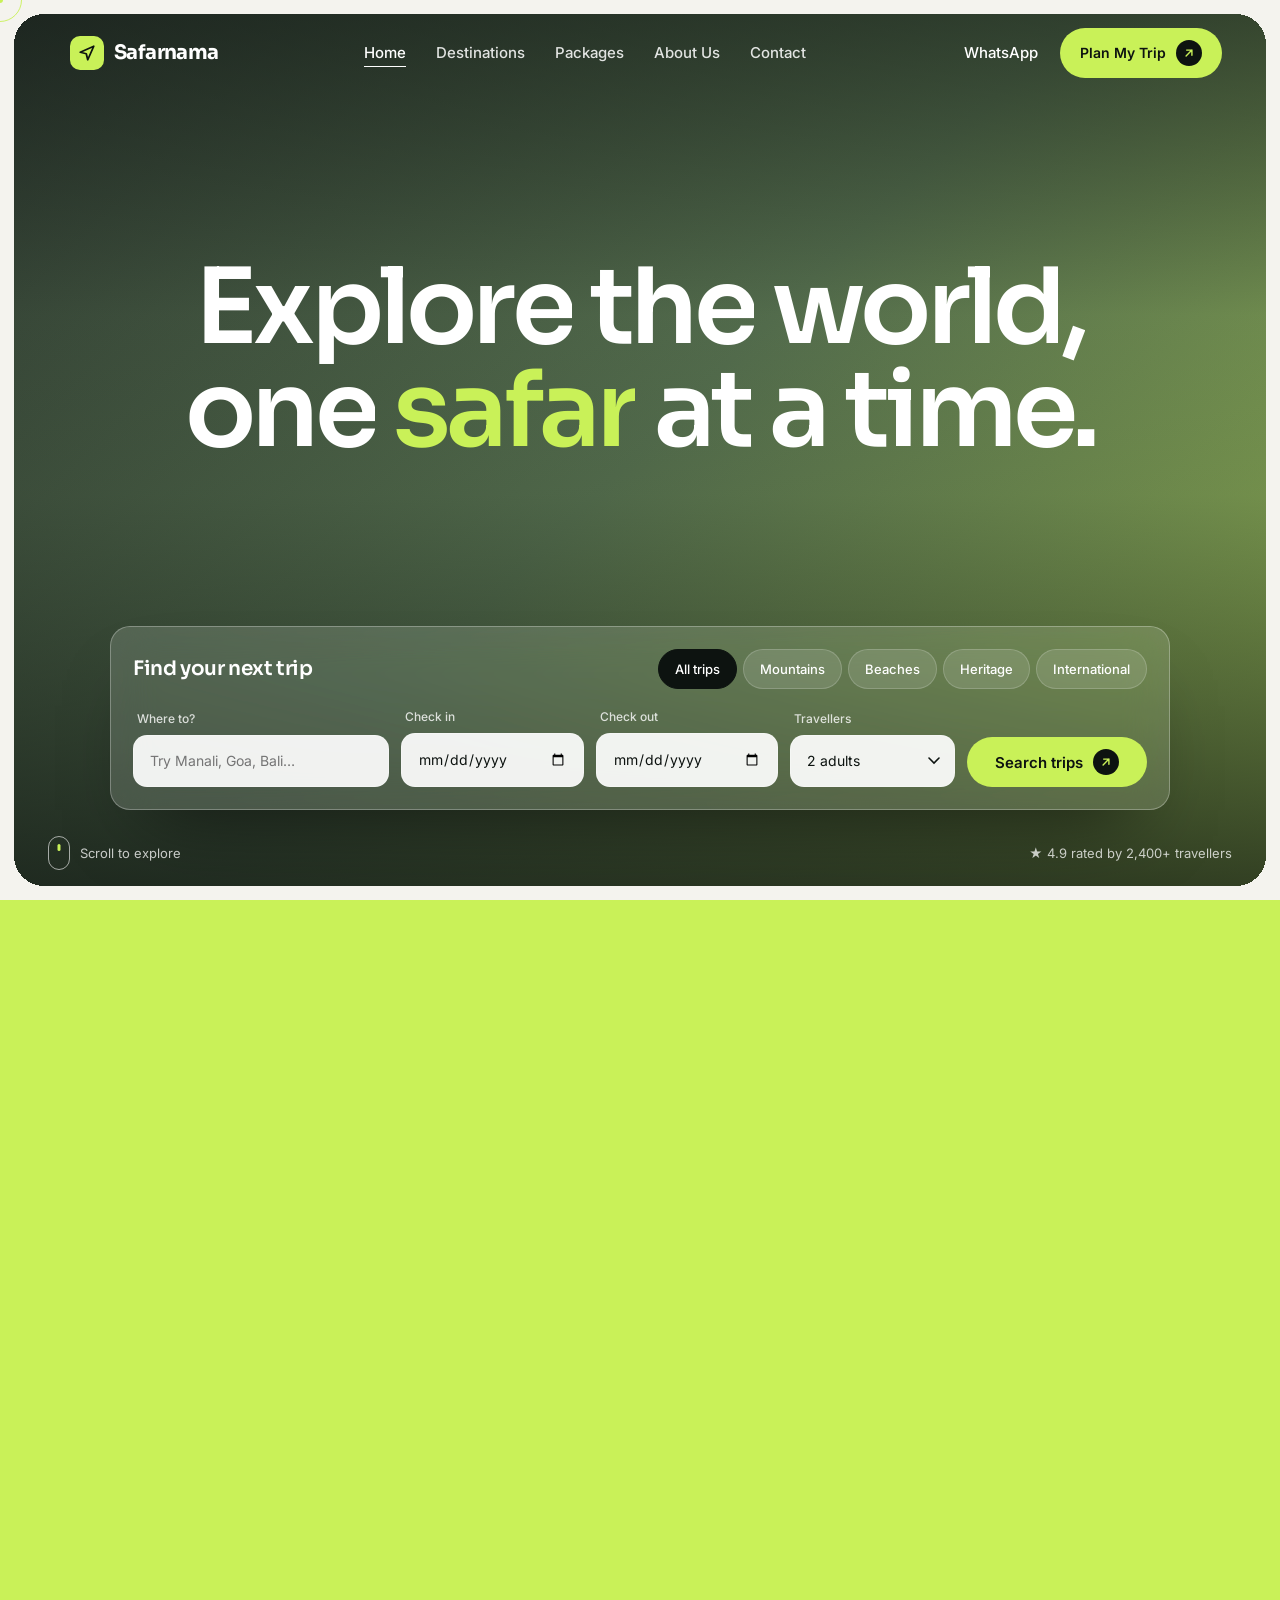
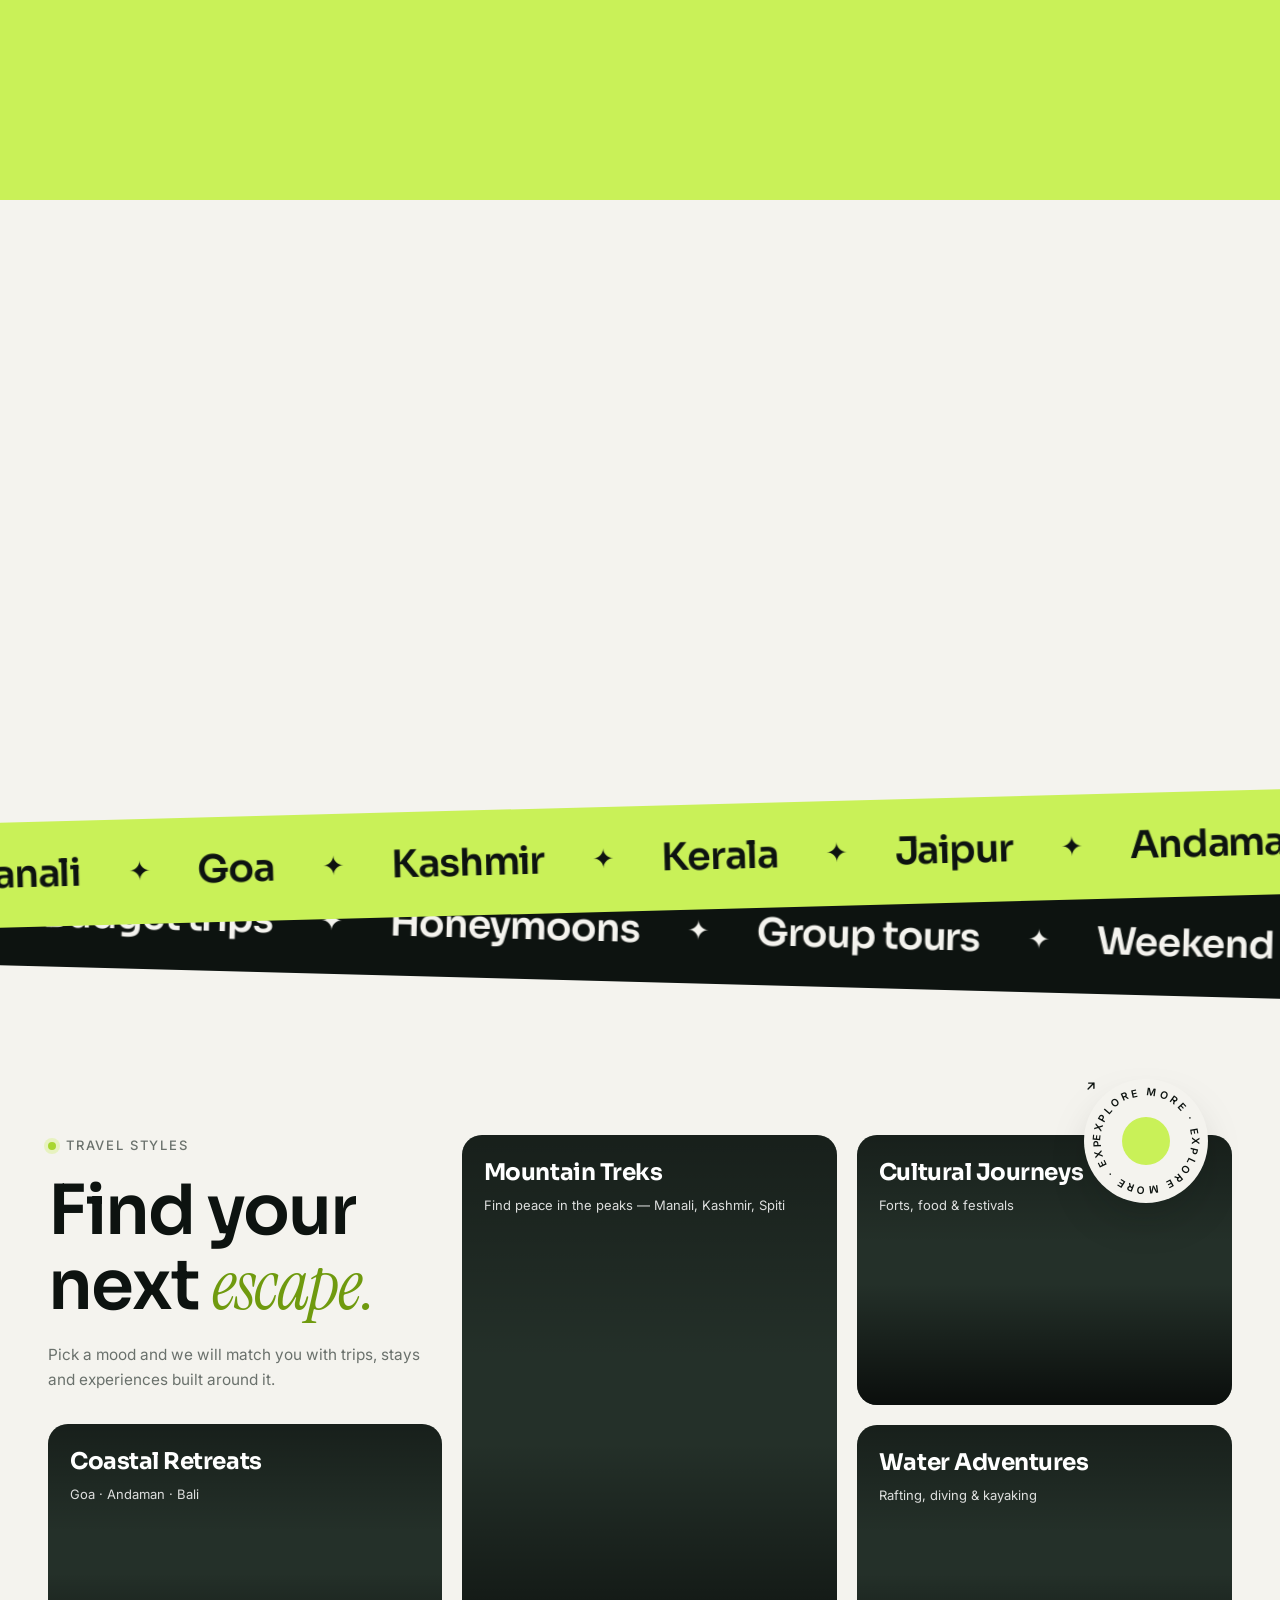
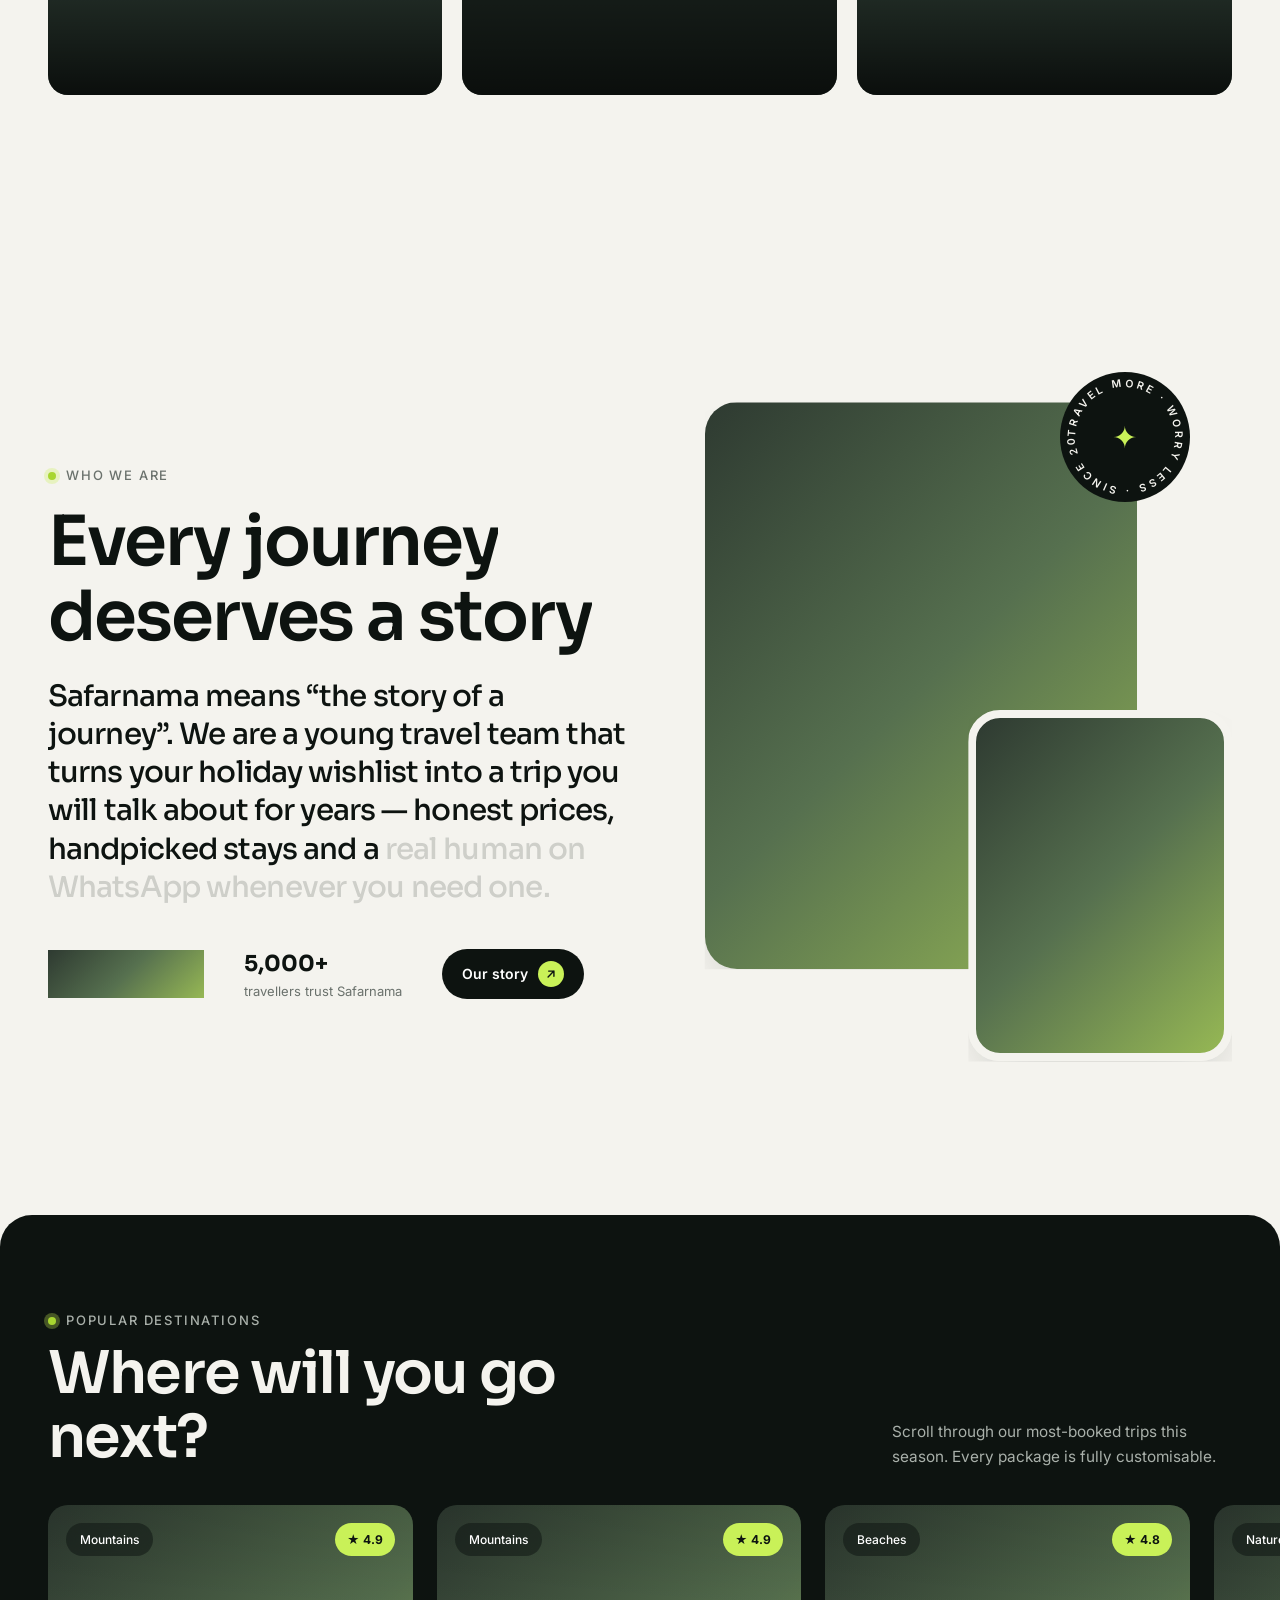
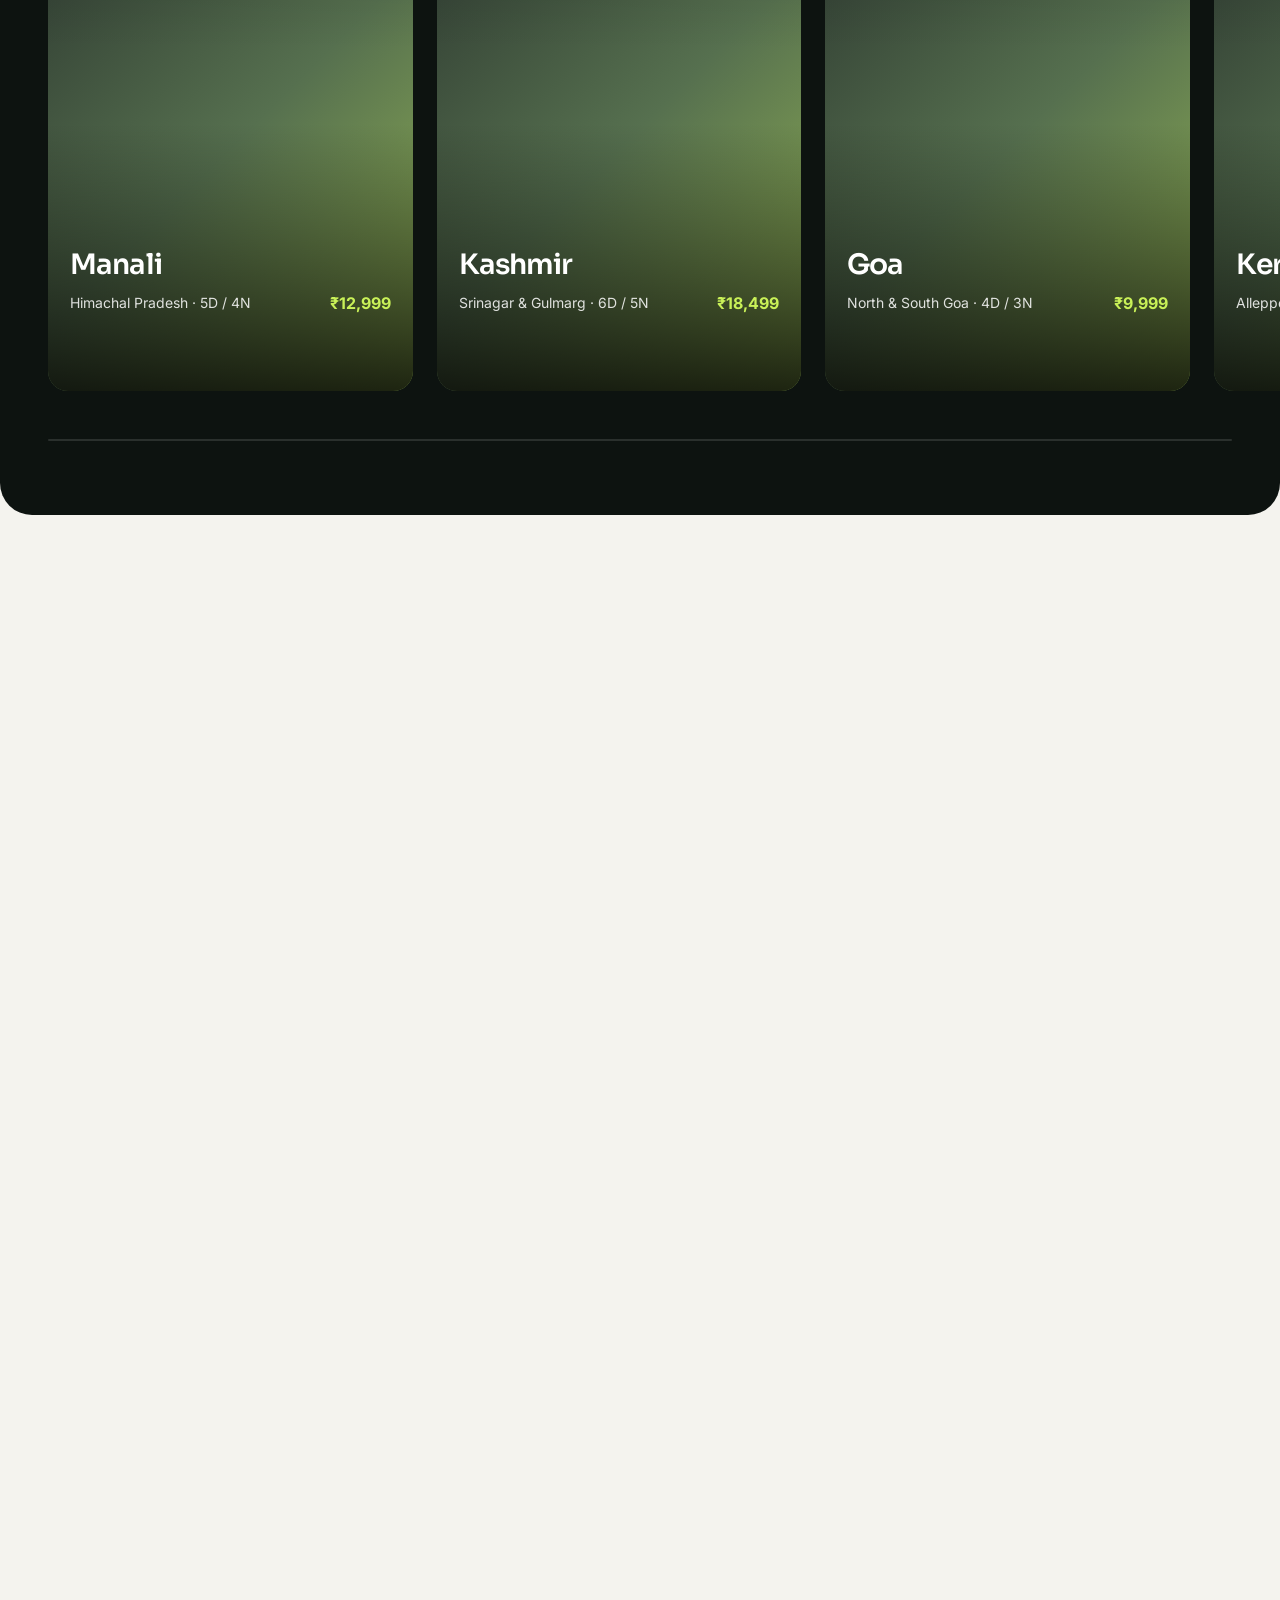
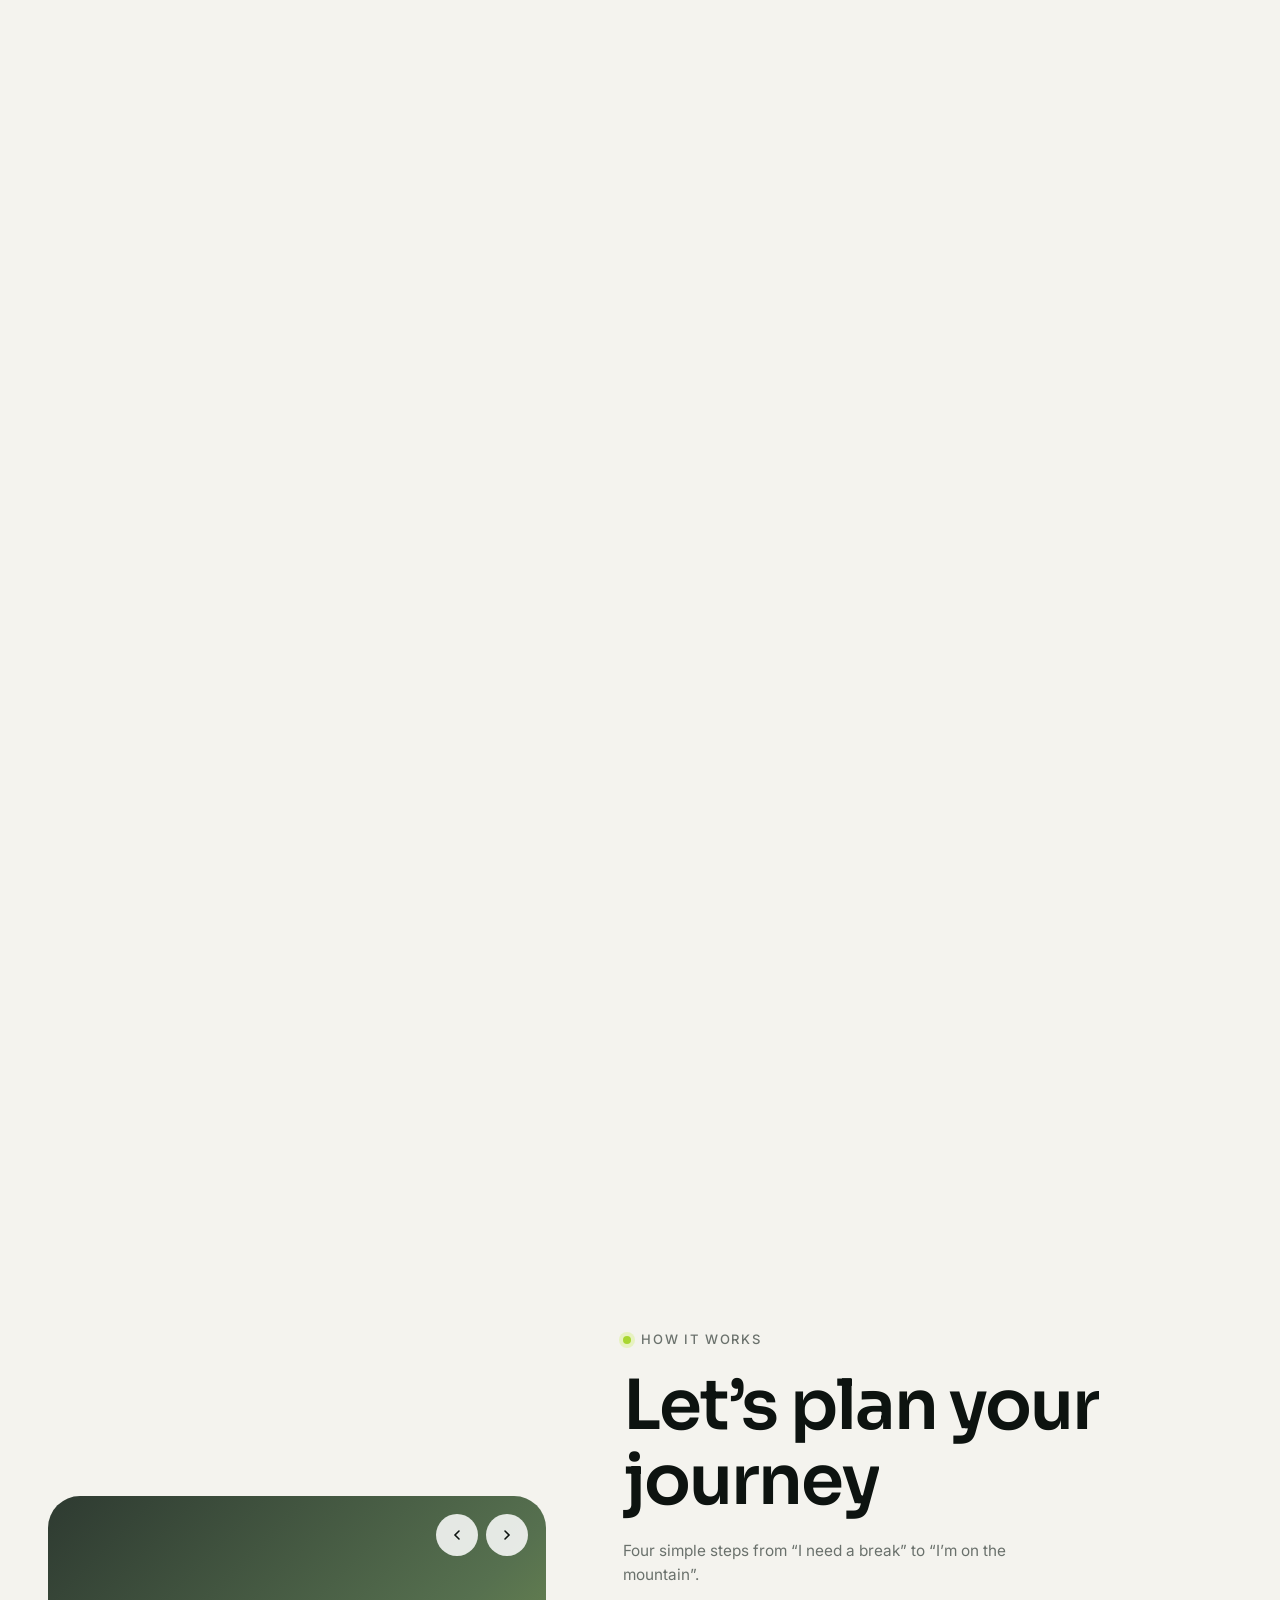
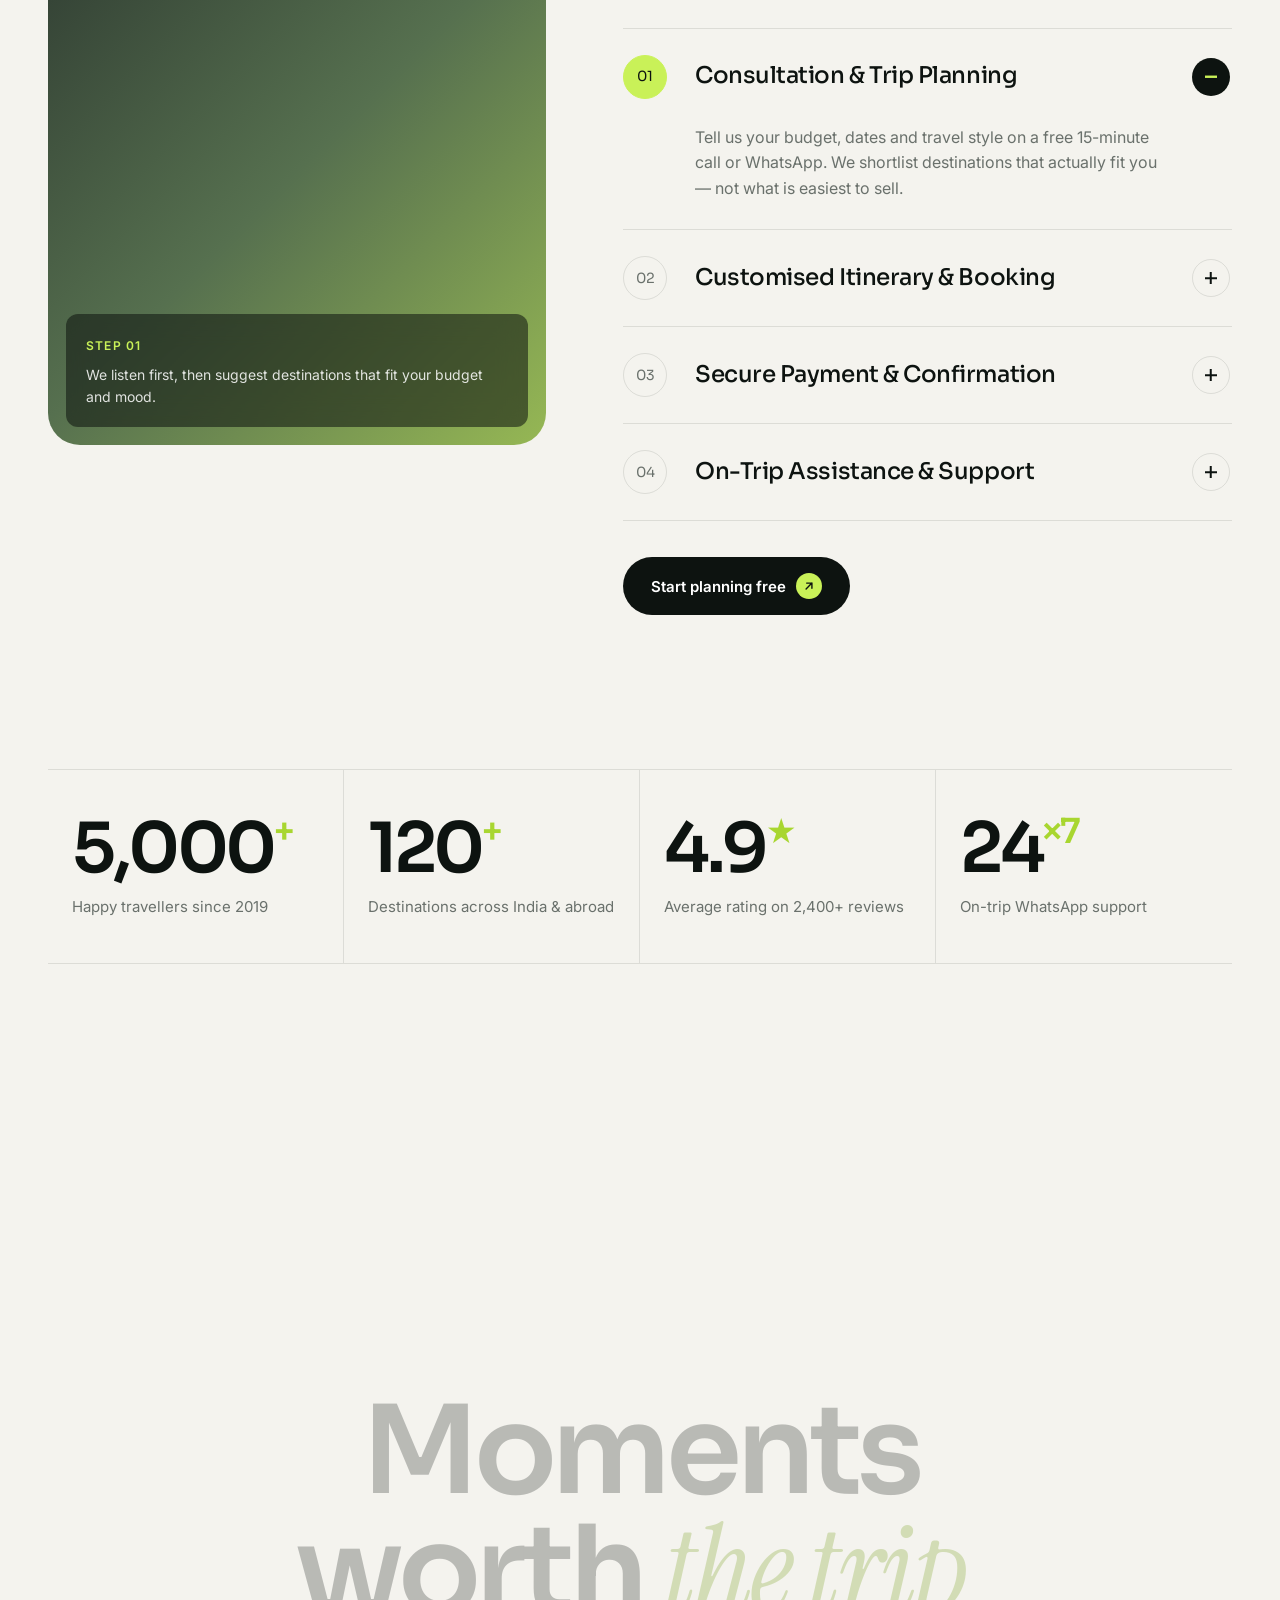
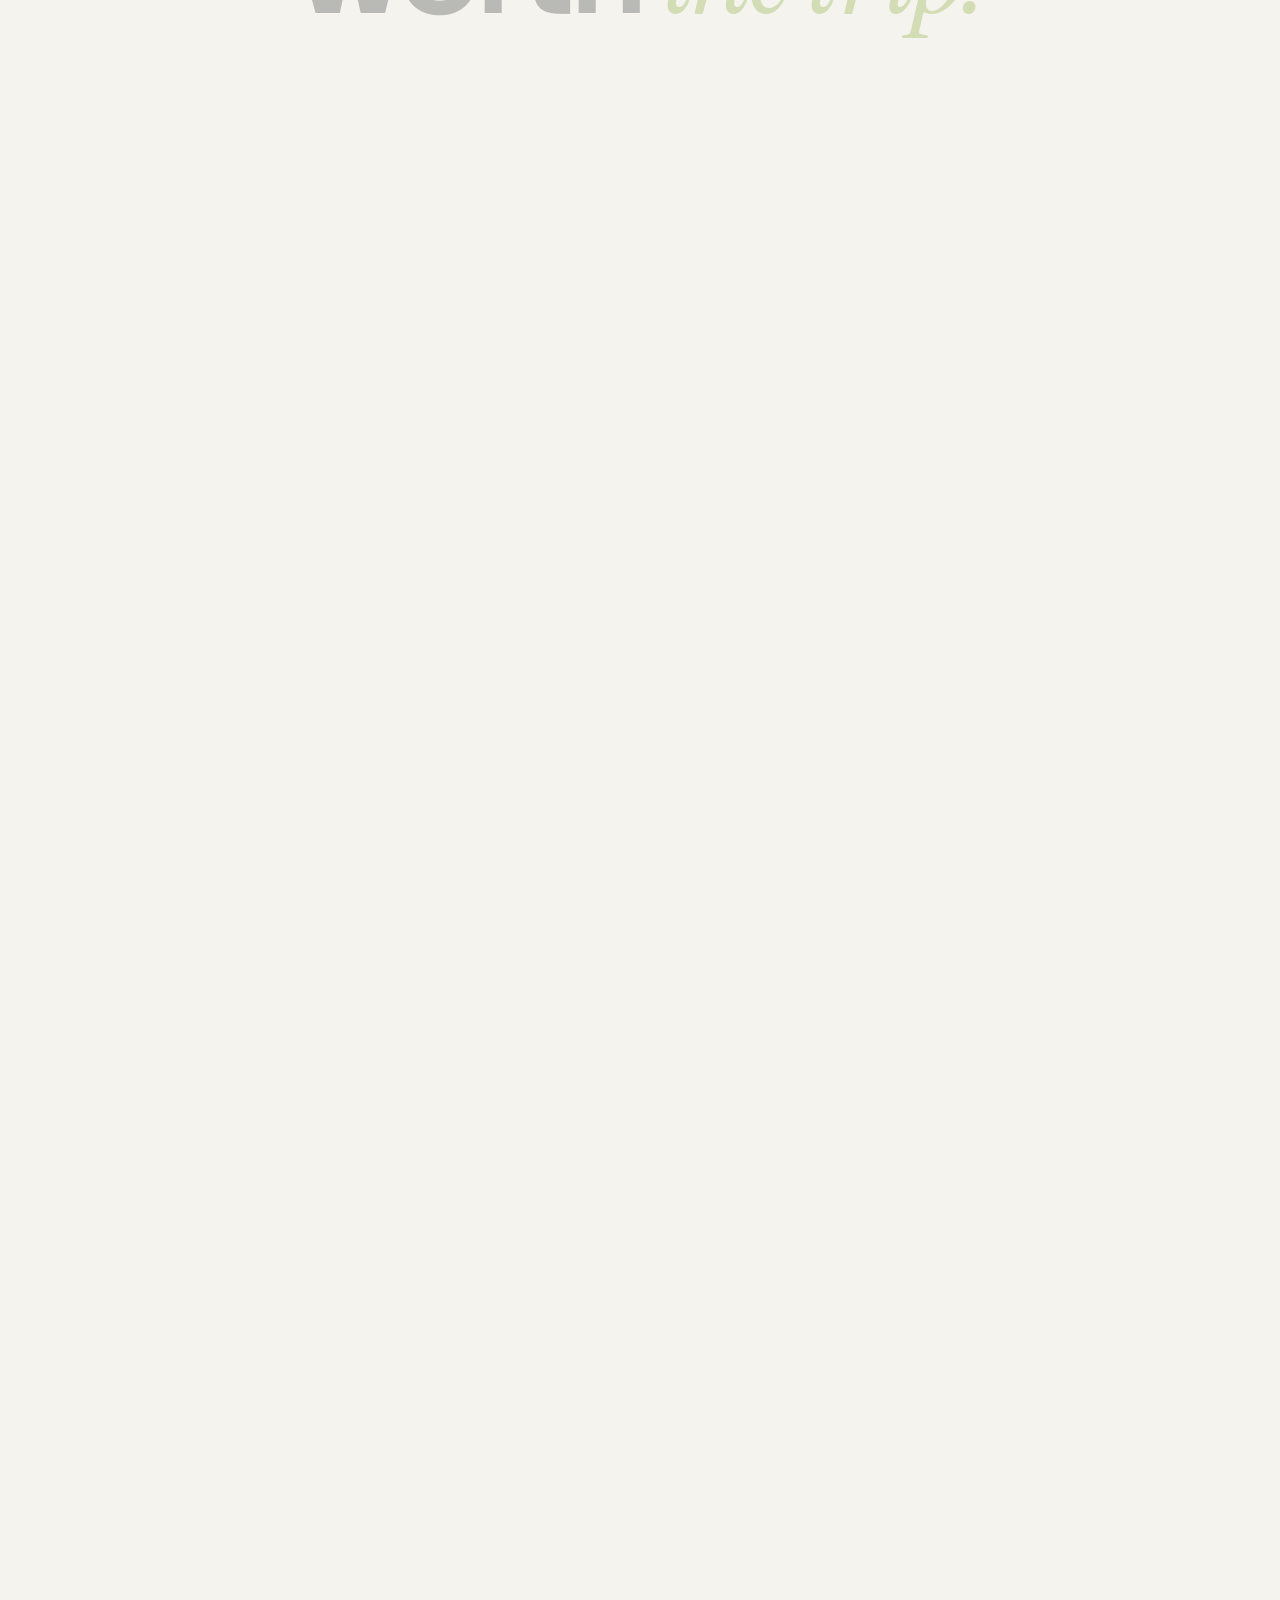
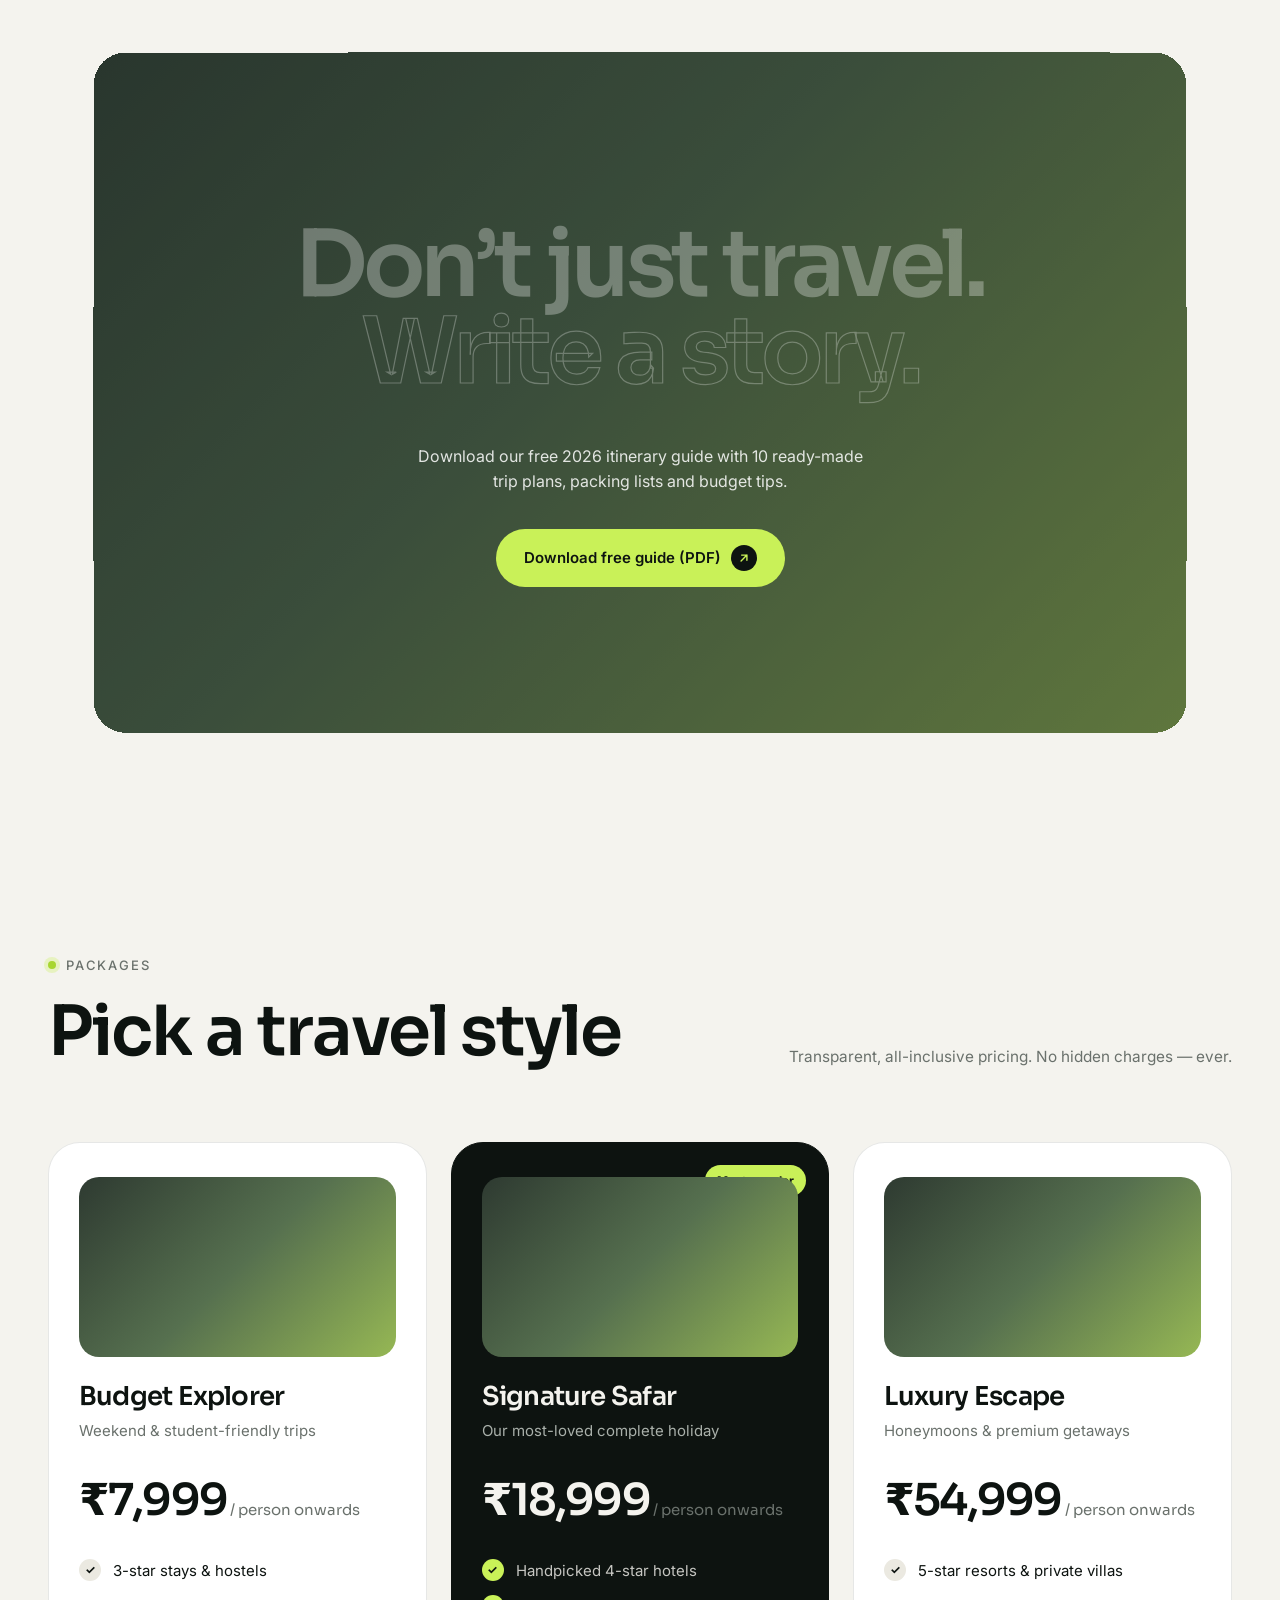
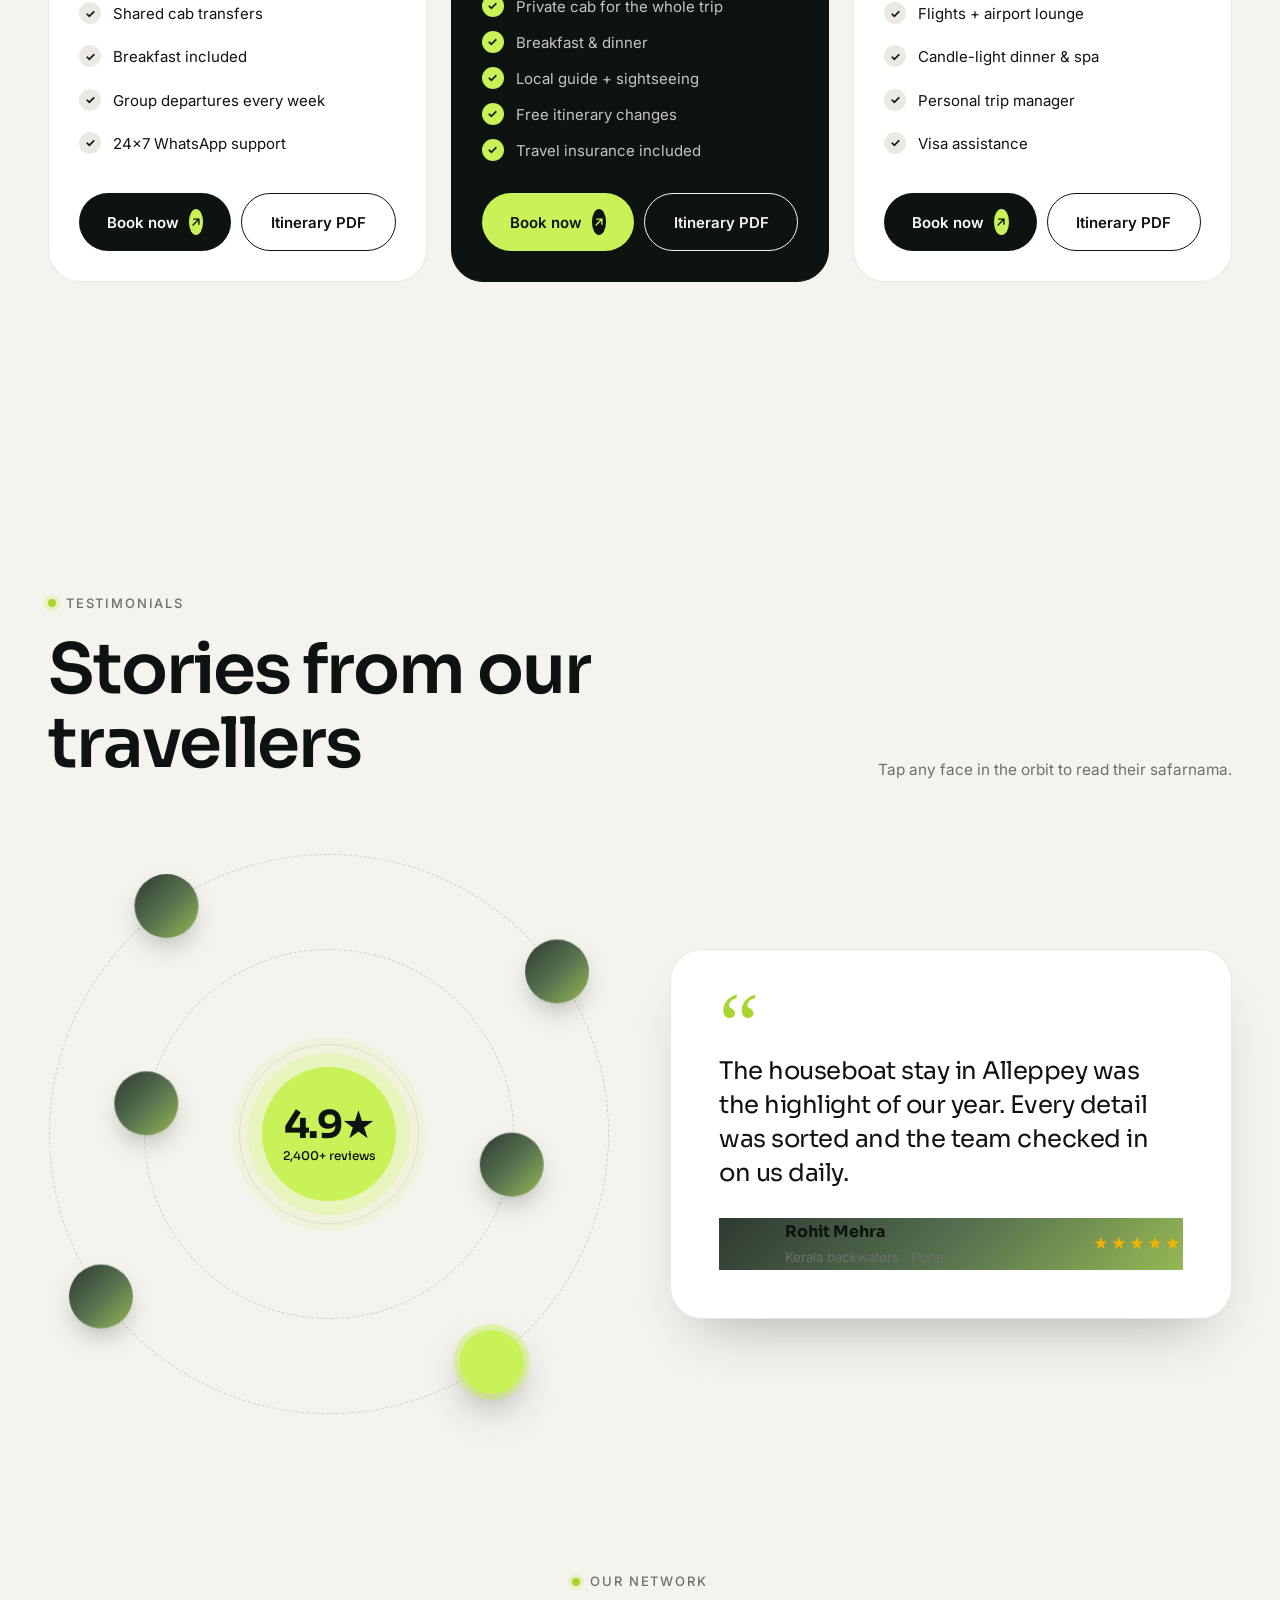
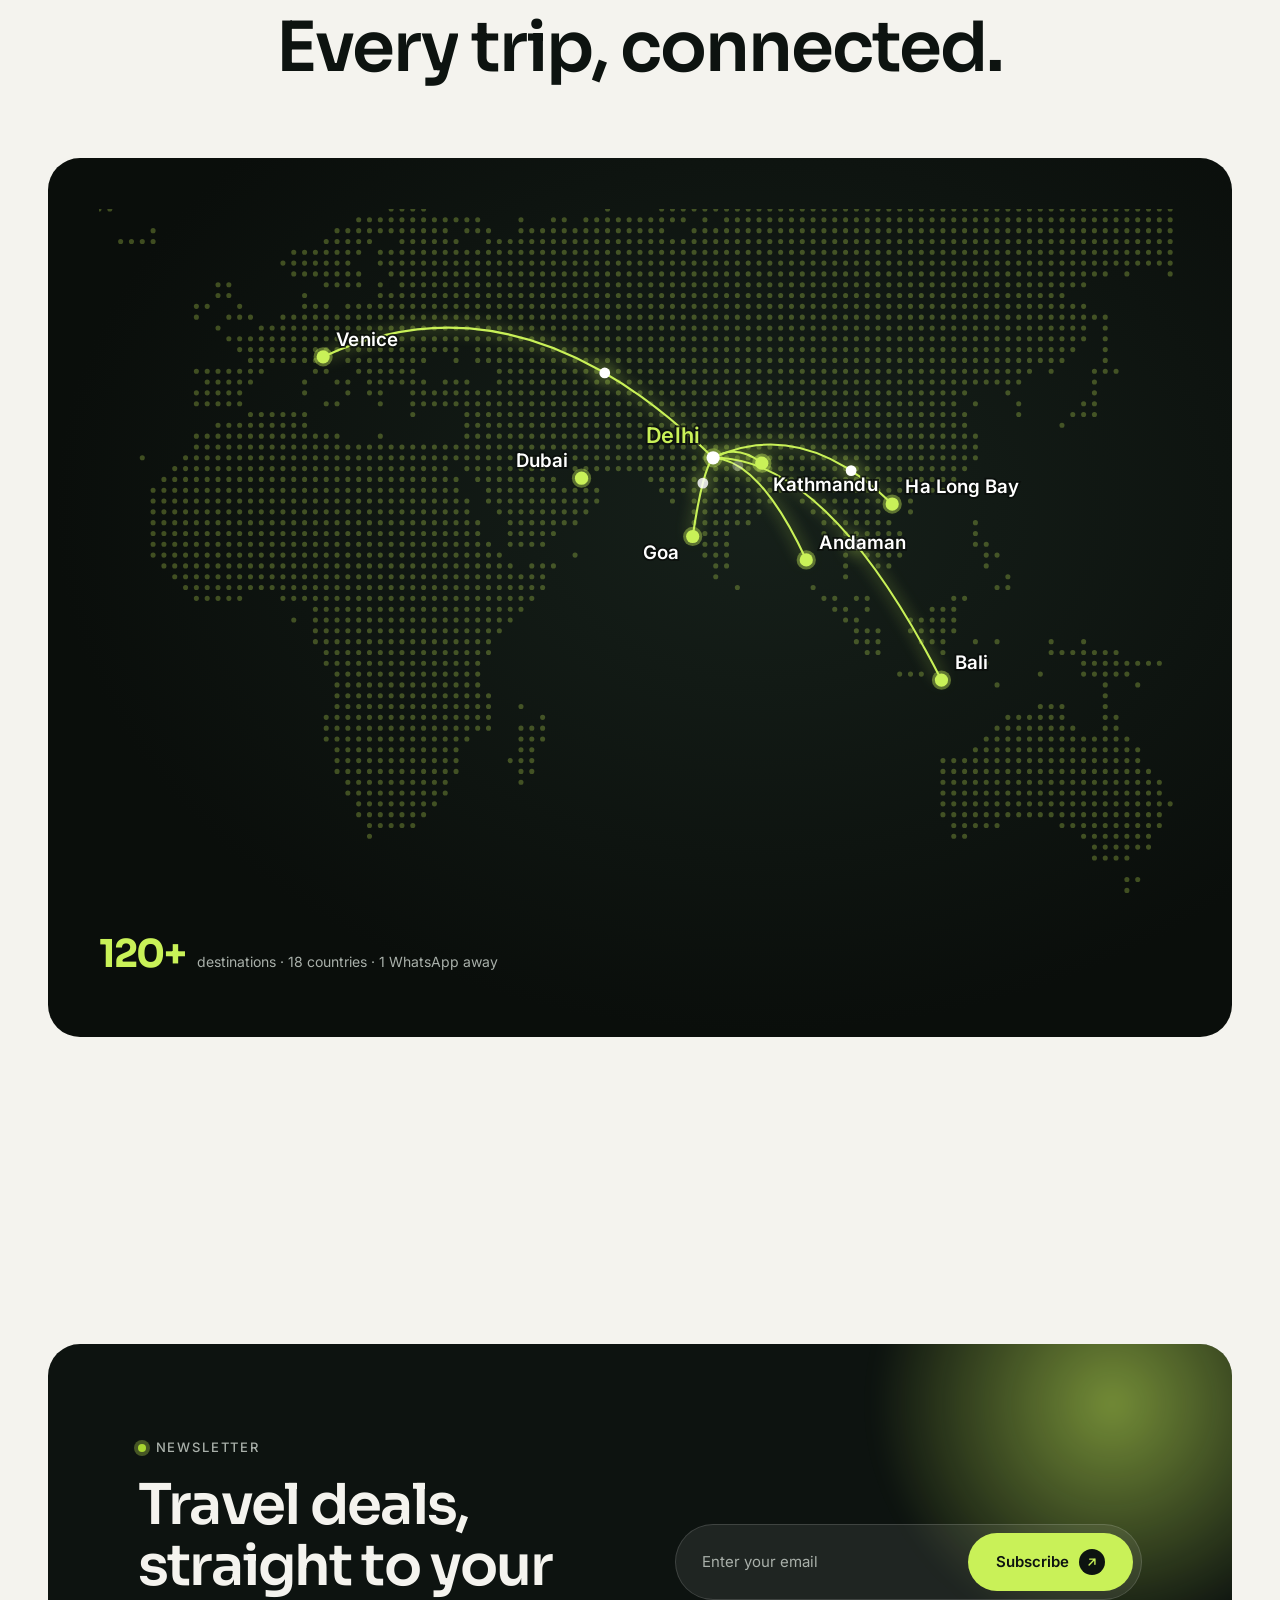
==== commit 9e7a72ee: "Add files via upload" ====
--- a/index.html
+++ b/index.html
@@ -27,9 +27,9 @@
   <link rel="preconnect" href="https://fonts.googleapis.com">
   <link rel="preconnect" href="https://fonts.gstatic.com" crossorigin>
   <link href="https://fonts.googleapis.com/css2?family=Instrument+Serif:ital@0;1&family=Inter:wght@400;500;600;700&family=Sora:wght@300;400;500;600;700&display=swap" rel="stylesheet">
-  <link rel="stylesheet" href="css/style.css">
+  <link rel="stylesheet" href="css/style.css?v=6">
   <script>try{if(sessionStorage.getItem('safar_seen'))document.documentElement.classList.add('seen')}catch(e){}</script>
-  <script src="js/analytics.js"></script>
+  <script src="js/analytics.js?v=4"></script>
   <script type="application/ld+json">{"@context": "https://schema.org", "@type": "TravelAgency", "name": "Safarnama Travels", "url": "https://ashmoil.github.io/safarnama-travel/", "logo": "https://ashmoil.github.io/safarnama-travel/assets/favicon.svg", "image": "https://images.unsplash.com/photo-1470071459604-3b5ec3a7fe05?auto=format&fit=crop&w=1600&q=75", "description": "Safarnama plans personalised, hassle-free holidays across India and abroad — mountains, beaches, heritage and international trips.", "priceRange": "₹₹", "address": {"@type": "PostalAddress", "addressLocality": "Phagwara", "addressRegion": "Punjab", "postalCode": "144411", "addressCountry": "IN"}, "areaServed": "IN"}</script>
 </head>
 <body>
@@ -66,13 +66,9 @@
 
   <main id="main">
     <section class="hero hero--zoom" aria-labelledby="hero-title">
-      <div class="hero__media"><img src="https://images.unsplash.com/photo-1470071459604-3b5ec3a7fe05?auto=format&fit=crop&w=2200&q=75" alt="Misty green mountains at sunrise" fetchpriority="high" width="2200" height="1310"></div>
-      <div class="hero__media hero__media--2" aria-hidden="true"><img src="https://images.unsplash.com/photo-1432405972618-c60b0225b8f9?auto=format&fit=crop&w=2200&q=75" alt="" width="2200" height="1467"></div>
-      <div class="hero__caption2" aria-hidden="true">
-        <span class="pill"><b>✦</b> Trending this monsoon</span>
-        <p class="hero__caption2-title">Wander where the <em>wifi</em> is weak.</p>
-        <p class="hero__caption2-sub">Rainforests, waterfalls and trails that make you forget your phone.</p>
-      </div>
+      <div class="hero__media"><img src="https://images.unsplash.com/photo-1699694927495-4b8da5df6ce5?auto=format&fit=crop&w=2200&q=75" alt="Misty rainforest with a waterfall in the distance" fetchpriority="high" width="2200" height="1467"></div>
+      <div class="hero__media hero__media--2" aria-hidden="true"><img src="https://images.unsplash.com/photo-1789758612870-35c6aa006542?auto=format&fit=crop&w=2200&q=75" alt="" width="2200" height="1467"></div>
+      <div class="hero__fog" aria-hidden="true"><i></i><i></i><i></i></div>
       <div class="container hero__content">
         <span class="pill" data-hero-item><b>New</b> Travel more, worry less</span>
         <h1 class="hero__title" id="hero-title" data-hero-title>Explore the world, one <em>safar</em> at a time.</h1>
@@ -375,7 +371,7 @@
           <p class="section-sub" data-reveal>Transparent, all-inclusive pricing. No hidden charges — ever.</p>
         </div>
         <div class="packages">
-          <article class="pkg" data-tilt data-reveal>
+          <article class="pkg" data-tilt data-reveal="blur">
             
             <div class="pkg__img"><img src="https://images.unsplash.com/photo-1539635278303-d4002c07eae3?auto=format&fit=crop&w=900&q=75" alt="Budget Explorer travel package" loading="lazy" decoding="async" width="900" height="600"></div>
             <h3>Budget Explorer</h3>
@@ -387,7 +383,7 @@
               <a href="assets/safarnama-itinerary-guide.pdf" download class="btn btn--ghost" data-brochure="budget-explorer">Itinerary PDF</a>
             </div>
           </article>
-          <article class="pkg pkg--featured" data-tilt data-reveal>
+          <article class="pkg pkg--featured" data-tilt data-reveal="blur">
             <span class="pkg__ribbon">Most popular</span>
             <div class="pkg__img"><img src="https://images.unsplash.com/photo-1464822759023-fed622ff2c3b?auto=format&fit=crop&w=900&q=75" alt="Signature Safar travel package" loading="lazy" decoding="async" width="900" height="600"></div>
             <h3>Signature Safar</h3>
@@ -399,7 +395,7 @@
               <a href="assets/safarnama-itinerary-guide.pdf" download class="btn btn--ghost" data-brochure="signature-safar">Itinerary PDF</a>
             </div>
           </article>
-          <article class="pkg" data-tilt data-reveal>
+          <article class="pkg" data-tilt data-reveal="blur">
             
             <div class="pkg__img"><img src="https://images.unsplash.com/photo-1537996194471-e657df975ab4?auto=format&fit=crop&w=900&q=75" alt="Luxury Escape travel package" loading="lazy" decoding="async" width="900" height="600"></div>
             <h3>Luxury Escape</h3>
@@ -537,6 +533,6 @@
   <script src="js/vendor/gsap.min.js"></script>
   <script src="js/vendor/ScrollTrigger.min.js"></script>
   <script src="js/vendor/lenis.min.js"></script>
-  <script src="js/main.js"></script>
+  <script src="js/main.js?v=6"></script>
 </body>
 </html>
--- a/css/style.css
+++ b/css/style.css
@@ -637,10 +637,11 @@
   gap: clamp(40px, 6vw, 96px);
   align-items: center;
 }
+.intro__text .section-title { margin-bottom: 8px; }
 .intro__text .big-text {
   font-family: var(--font-display);
-  font-size: clamp(26px, 3.2vw, 44px);
-  line-height: 1.22;
+  font-size: clamp(22px, 2.3vw, 34px);
+  line-height: 1.3;
   letter-spacing: -0.03em;
   font-weight: 500;
   margin-top: 22px;
@@ -706,7 +707,8 @@
     justify-content: center;
     box-sizing: border-box;
   }
-  .hscroll .section-head { margin-bottom: clamp(18px, 4vh, 44px); align-items: flex-end; }
+  .hscroll .section-head { margin-bottom: clamp(18px, 4vh, 44px); align-items: flex-end; flex-wrap: nowrap; }
+  .hscroll .section-sub { max-width: 34ch; flex-shrink: 0; }
   .hscroll .section-title { font-size: clamp(30px, min(4.6vw, 7.5vh), 68px); margin-top: 10px; }
   .hscroll .section-sub { margin-top: 0; }
   .hscroll .dest-card, .hscroll__end { height: clamp(260px, 54vh, 560px); width: auto; aspect-ratio: 3 / 4; }
@@ -1568,3 +1570,29 @@
 .footer__scene { position: relative; height: clamp(170px, 26vw, 420px); margin-top: 36px; overflow: hidden; }
 .footer__scene img { width: 100%; height: 130%; object-fit: cover; }
 .footer__scene::before { content: ""; position: absolute; inset: 0; z-index: 1; background: linear-gradient(180deg, var(--ink) 0%, rgba(13,19,16,0) 45%); }
+
+/* v3 — fly-through-the-fog hero (Movade style) */
+.hero--zoom .hero__content, .hero--zoom > .container { position: relative; z-index: 2; }
+.hero__fog { position: absolute; inset: 0; z-index: 1; pointer-events: none; overflow: hidden; }
+.hero__fog i {
+  position: absolute;
+  inset: -20%;
+  opacity: 0;
+  filter: blur(24px);
+  will-change: transform, opacity;
+}
+.hero__fog i:nth-child(1) { background: radial-gradient(ellipse 45% 40% at 28% 45%, rgba(236,241,236,0.95), rgba(236,241,236,0) 70%); }
+.hero__fog i:nth-child(2) { background: radial-gradient(ellipse 50% 38% at 72% 58%, rgba(230,236,231,0.92), rgba(230,236,231,0) 70%); }
+.hero__fog i:nth-child(3) { background: radial-gradient(ellipse 60% 45% at 50% 30%, rgba(244,246,242,0.9), rgba(244,246,242,0) 72%); }
+@media (max-width: 760px) { .hero__fog { display: none; } }
+
+/* v4 — smooth page-to-page transitions (native browser View Transitions: can never block a click) */
+@view-transition { navigation: auto; }
+::view-transition-old(root) { animation: vtOut 0.45s cubic-bezier(0.7, 0, 0.3, 1) both; }
+::view-transition-new(root) { animation: vtIn 0.75s cubic-bezier(0.22, 1, 0.36, 1) both; }
+@keyframes vtOut { to { opacity: 0; transform: scale(0.94); filter: blur(8px); } }
+@keyframes vtIn { from { clip-path: inset(100% 0 0 0 round 40px); transform: translateY(40px); } to { clip-path: inset(0 0 0 0 round 0); transform: none; } }
+@media (prefers-reduced-motion: reduce) { ::view-transition-old(root), ::view-transition-new(root) { animation: none; } }
+
+/* Inner page hero entrance */
+.js .page-hero .breadcrumbs, .js .page-hero p { opacity: 0; }
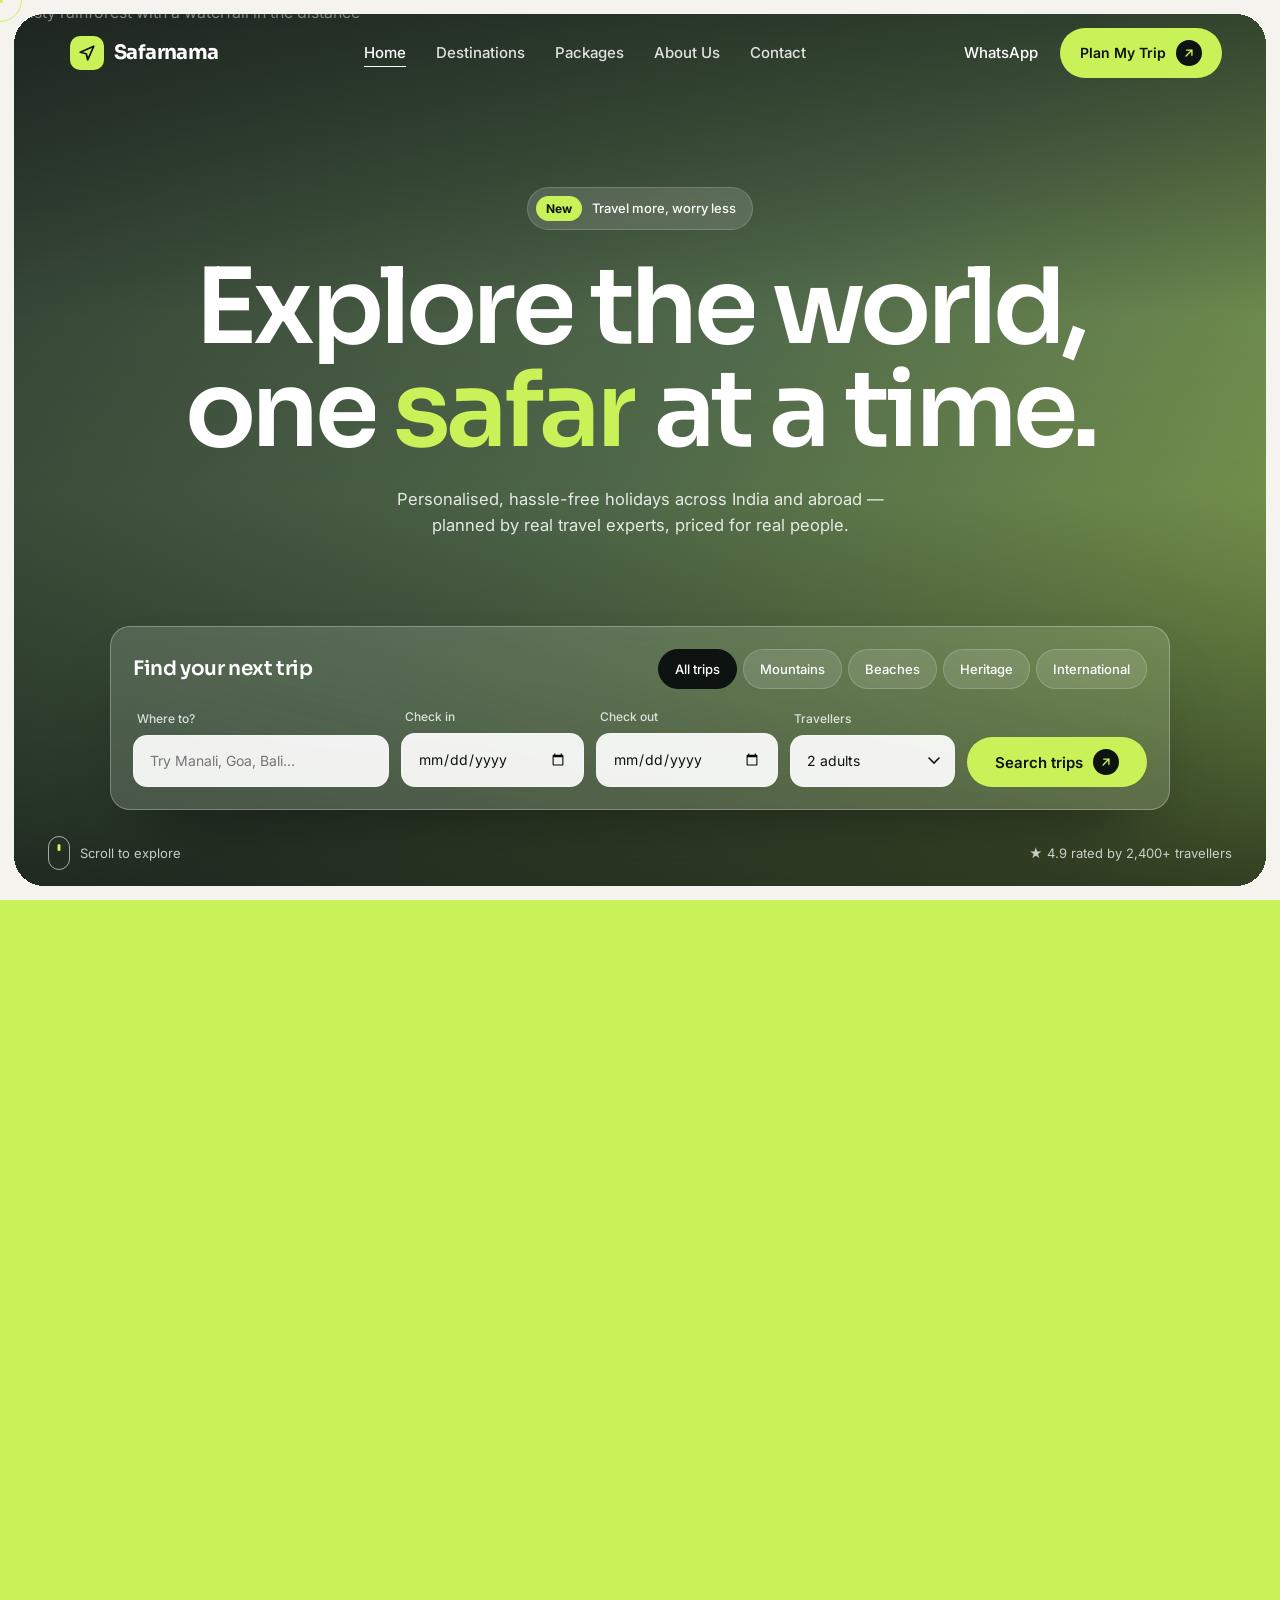
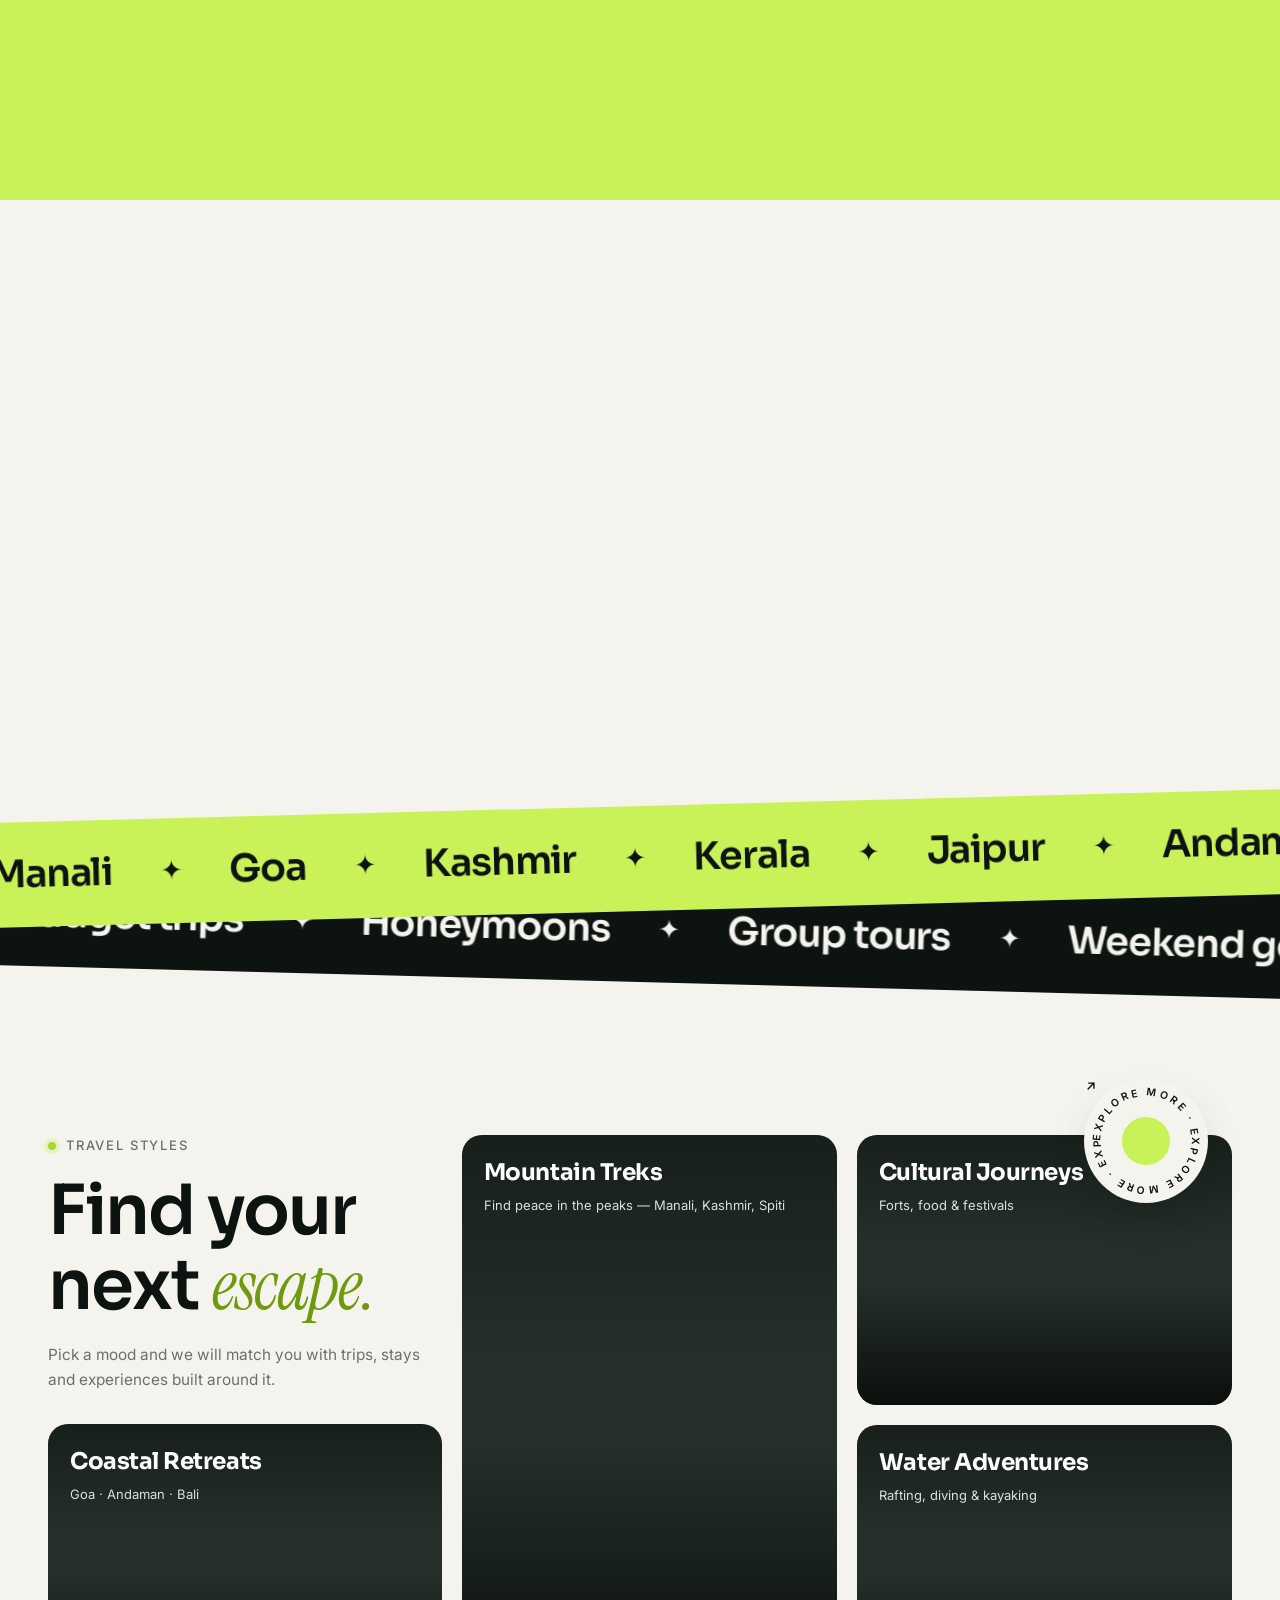
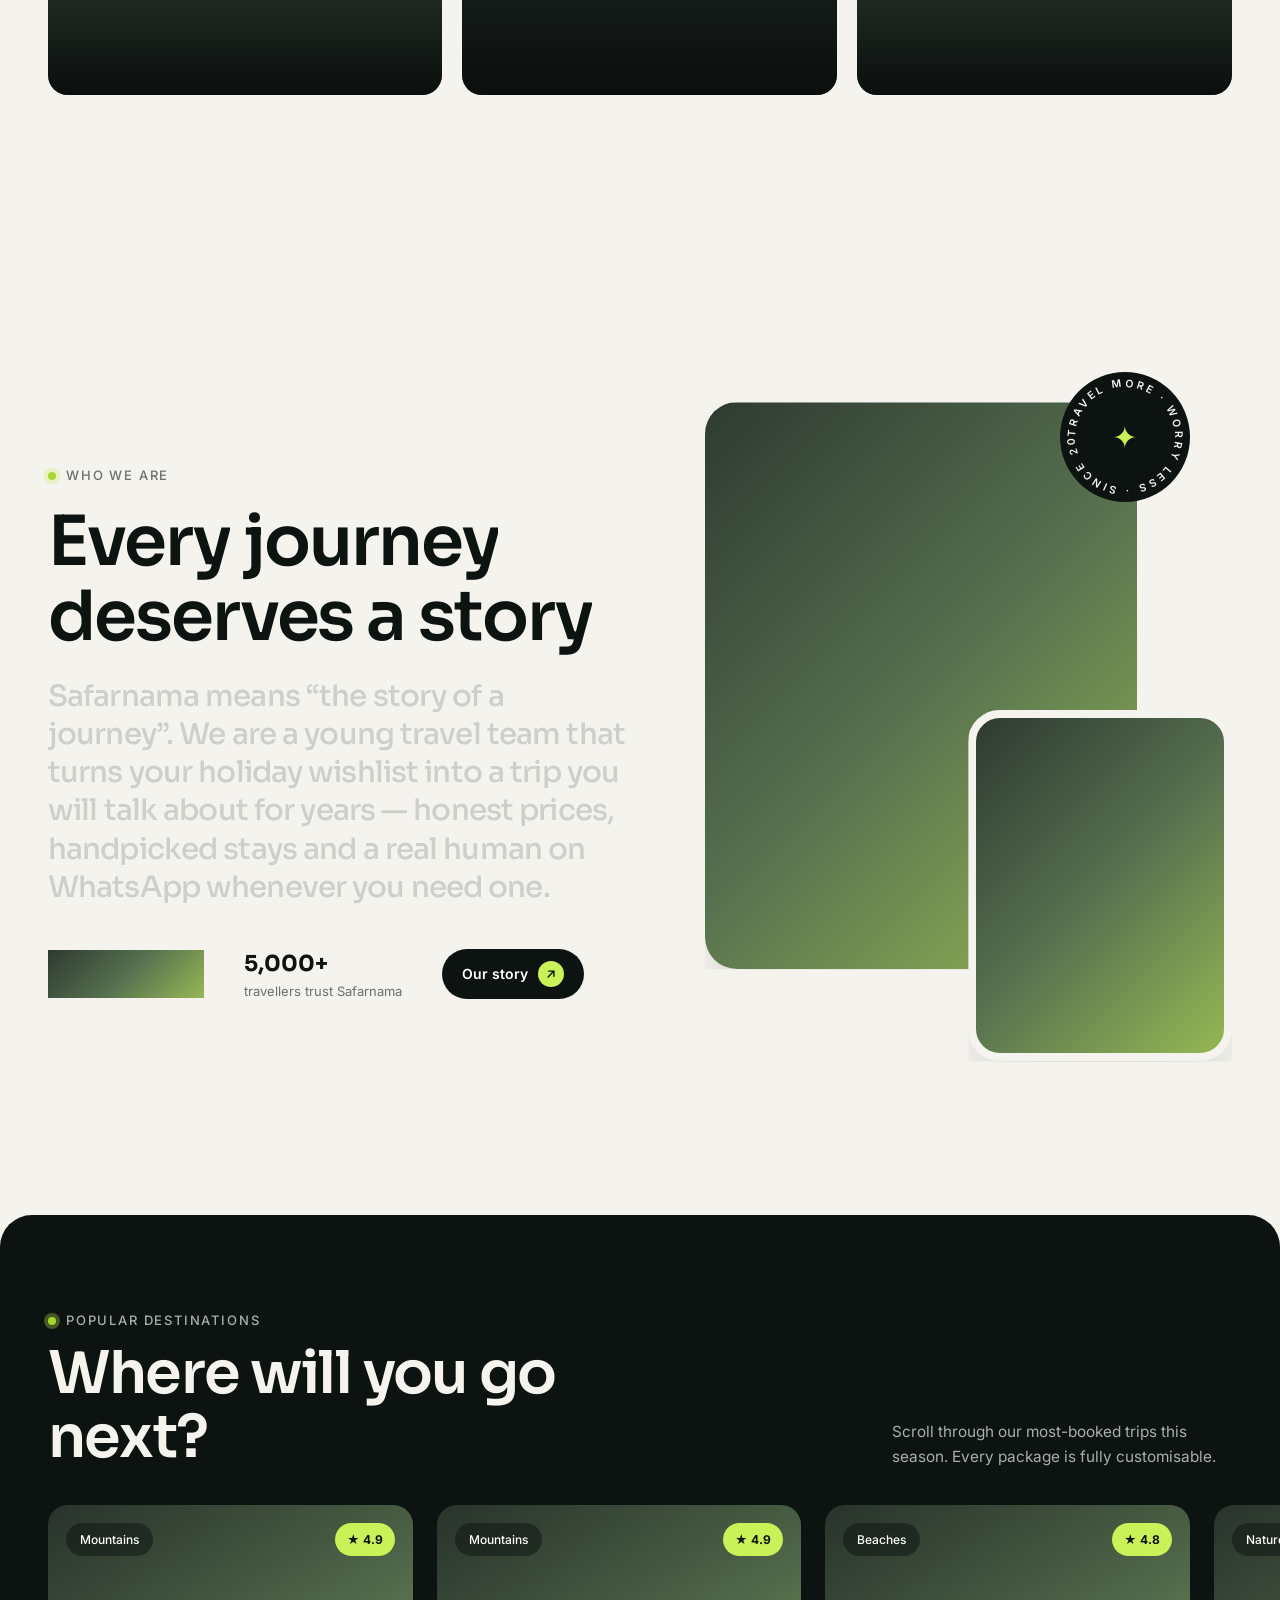
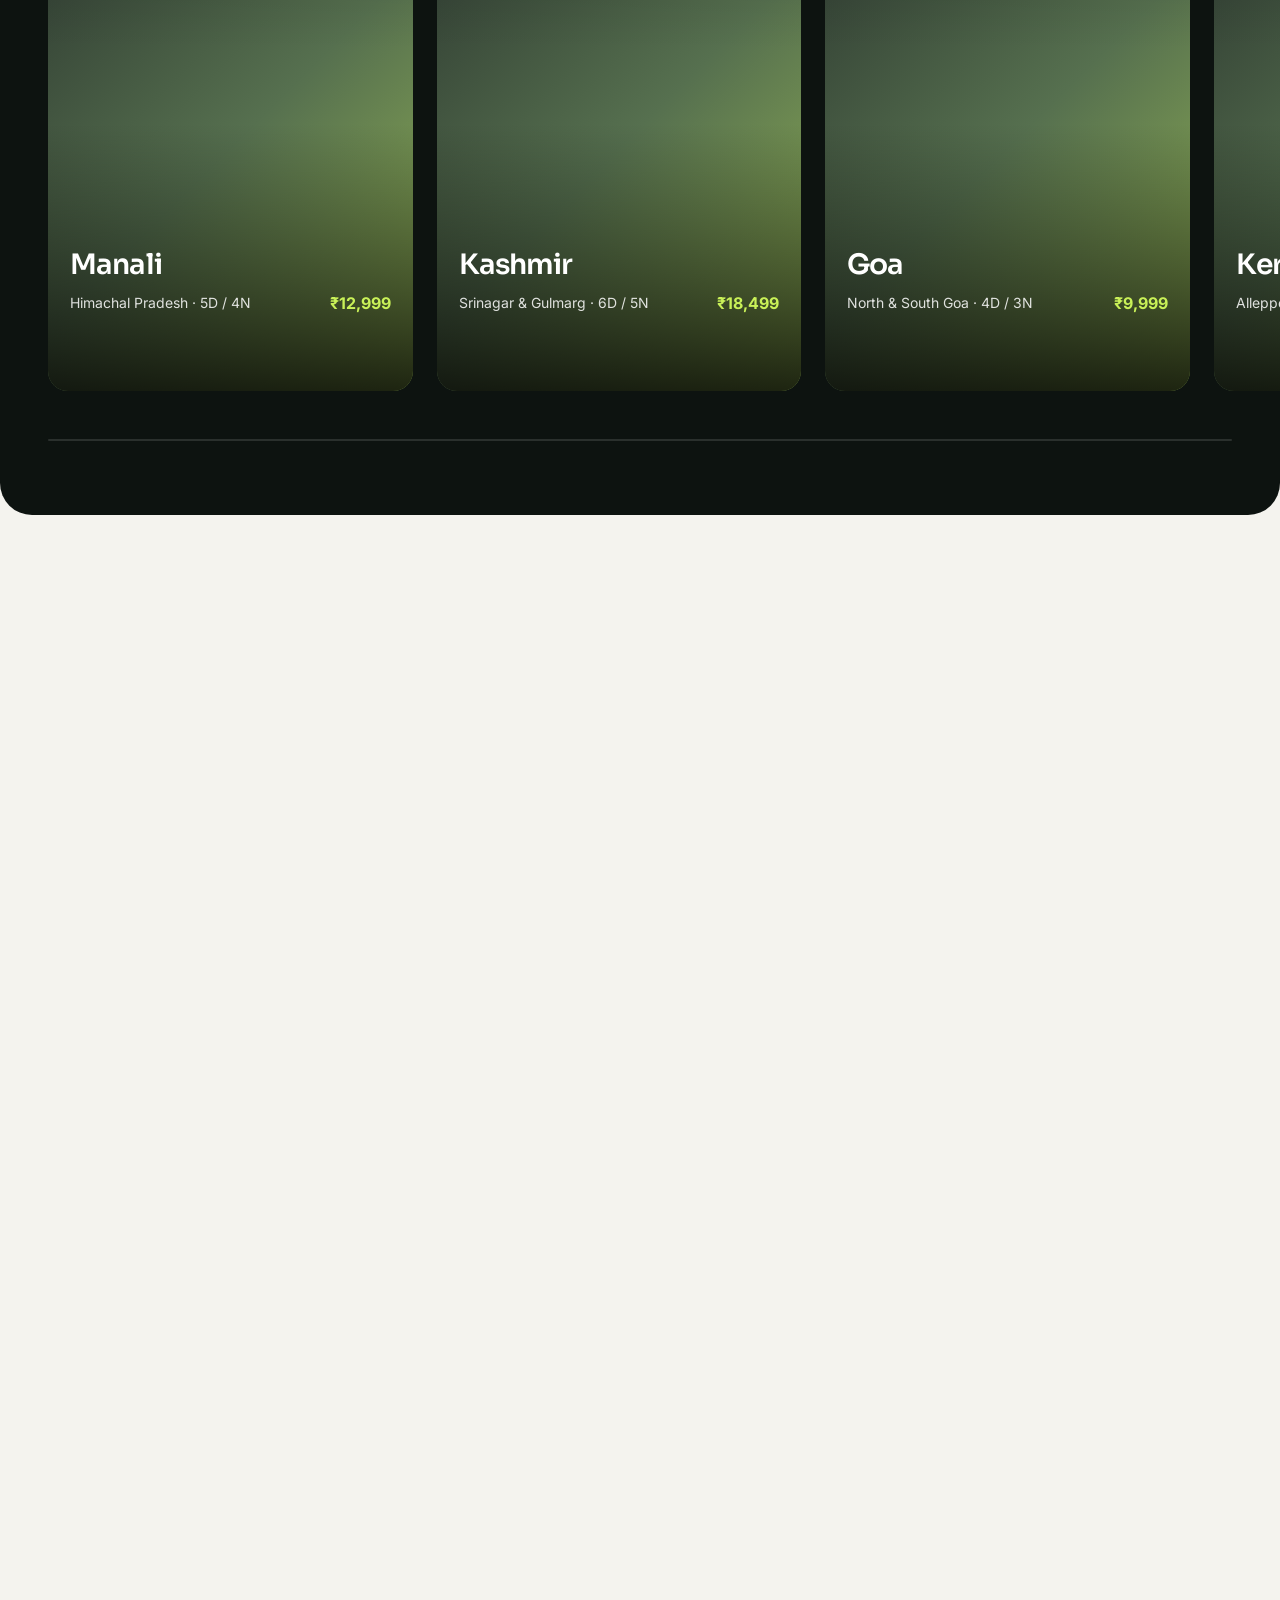
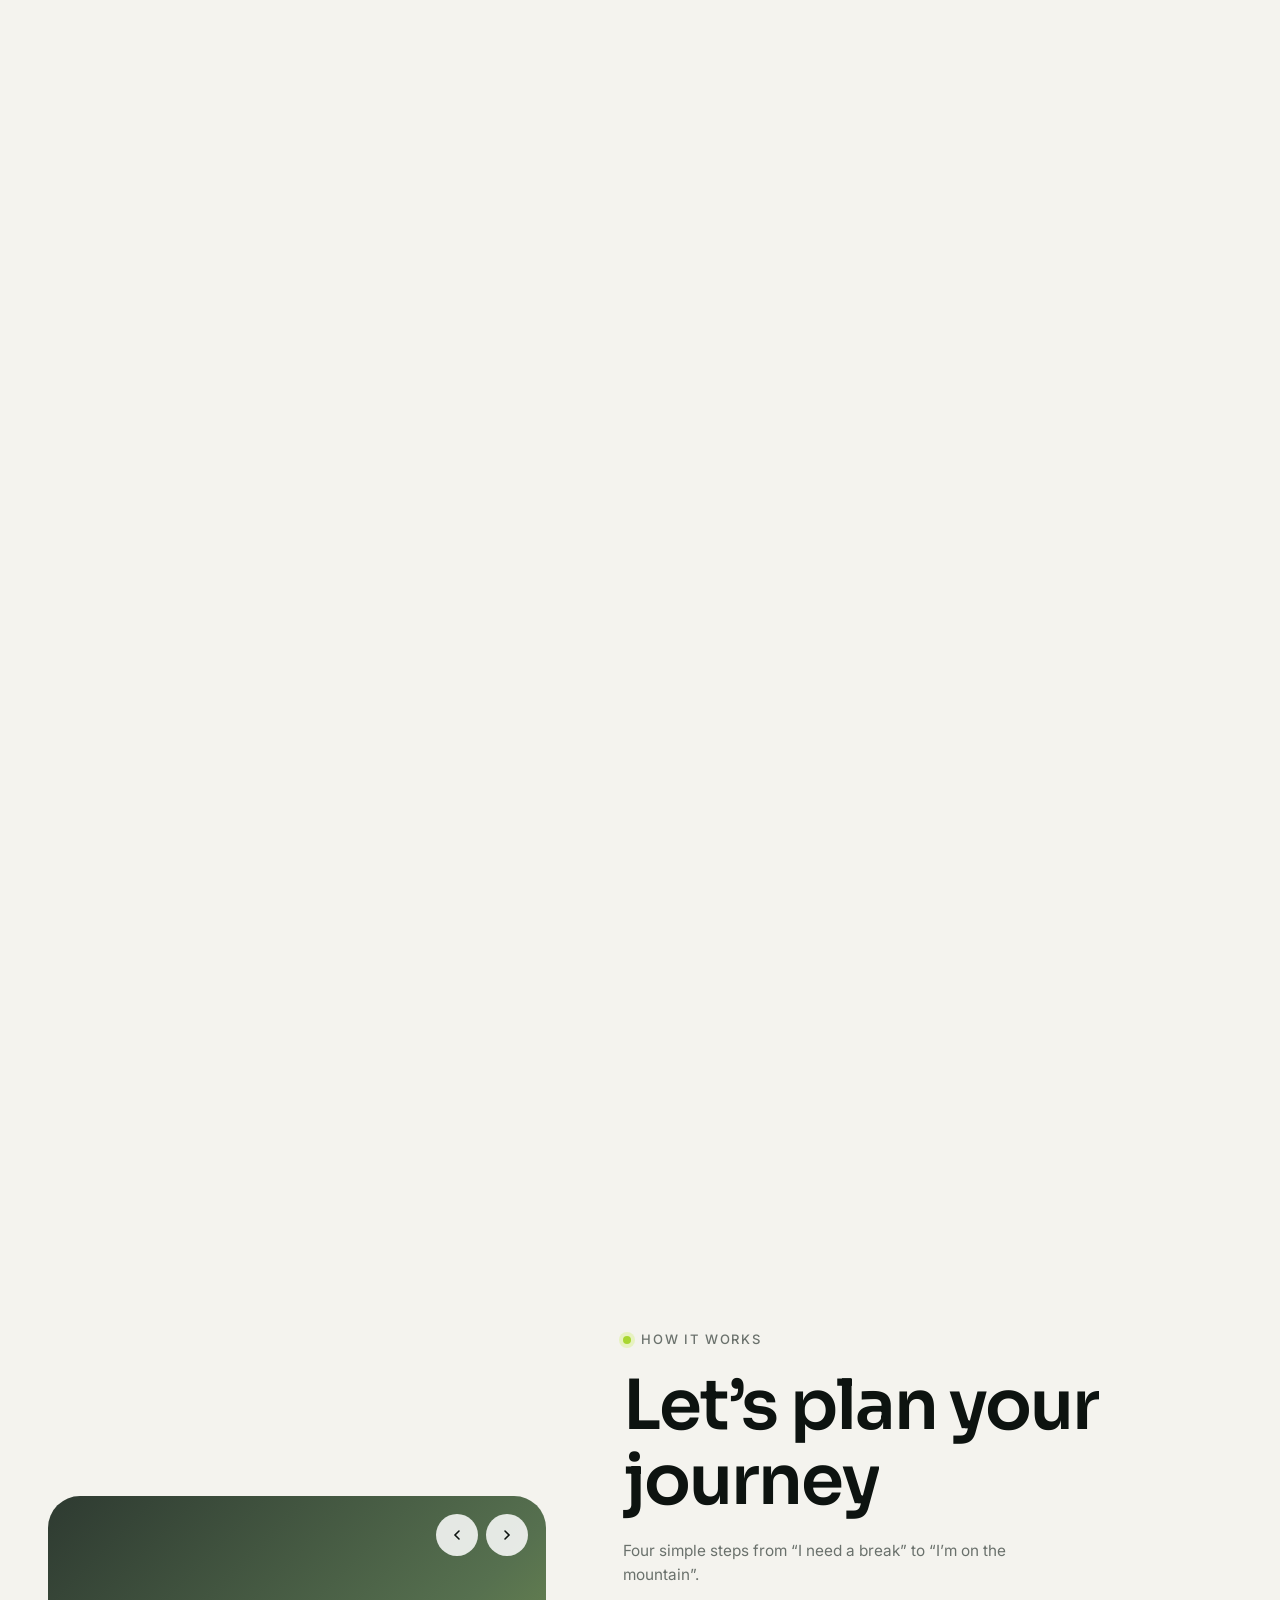
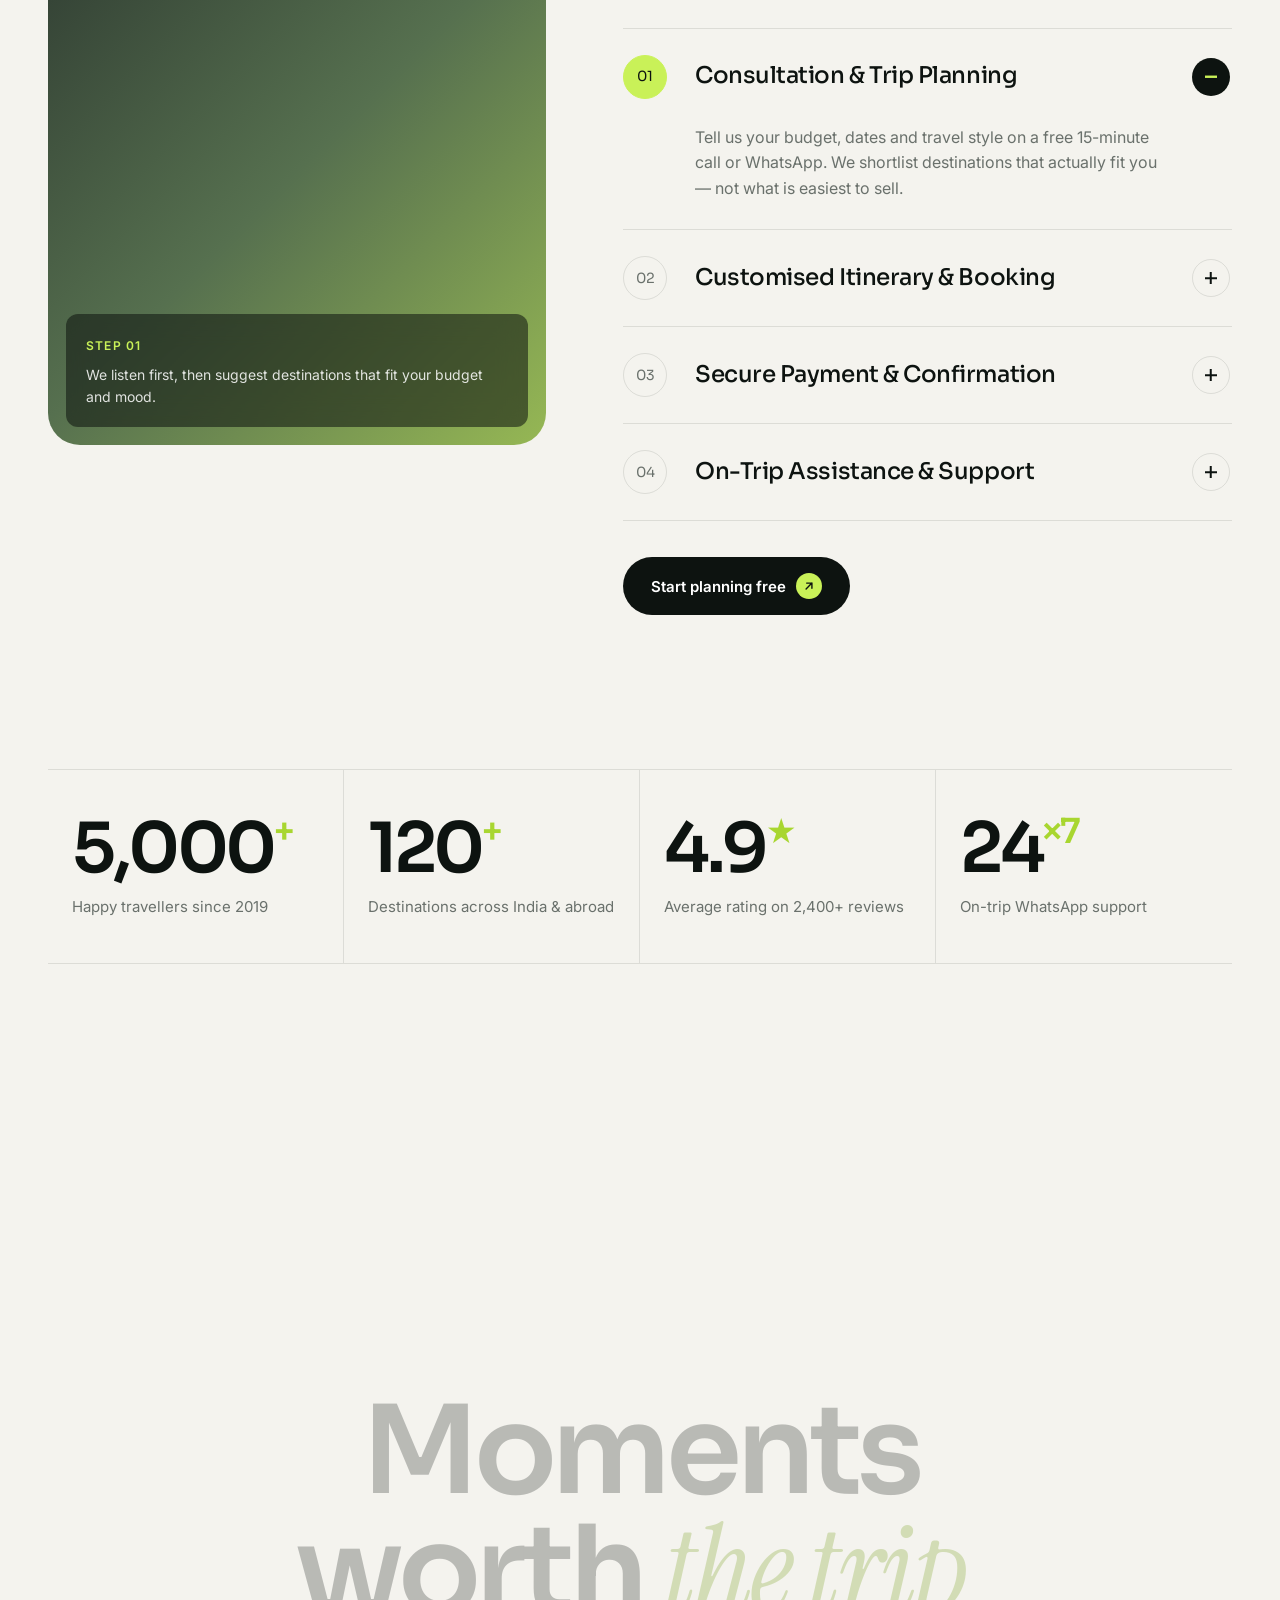
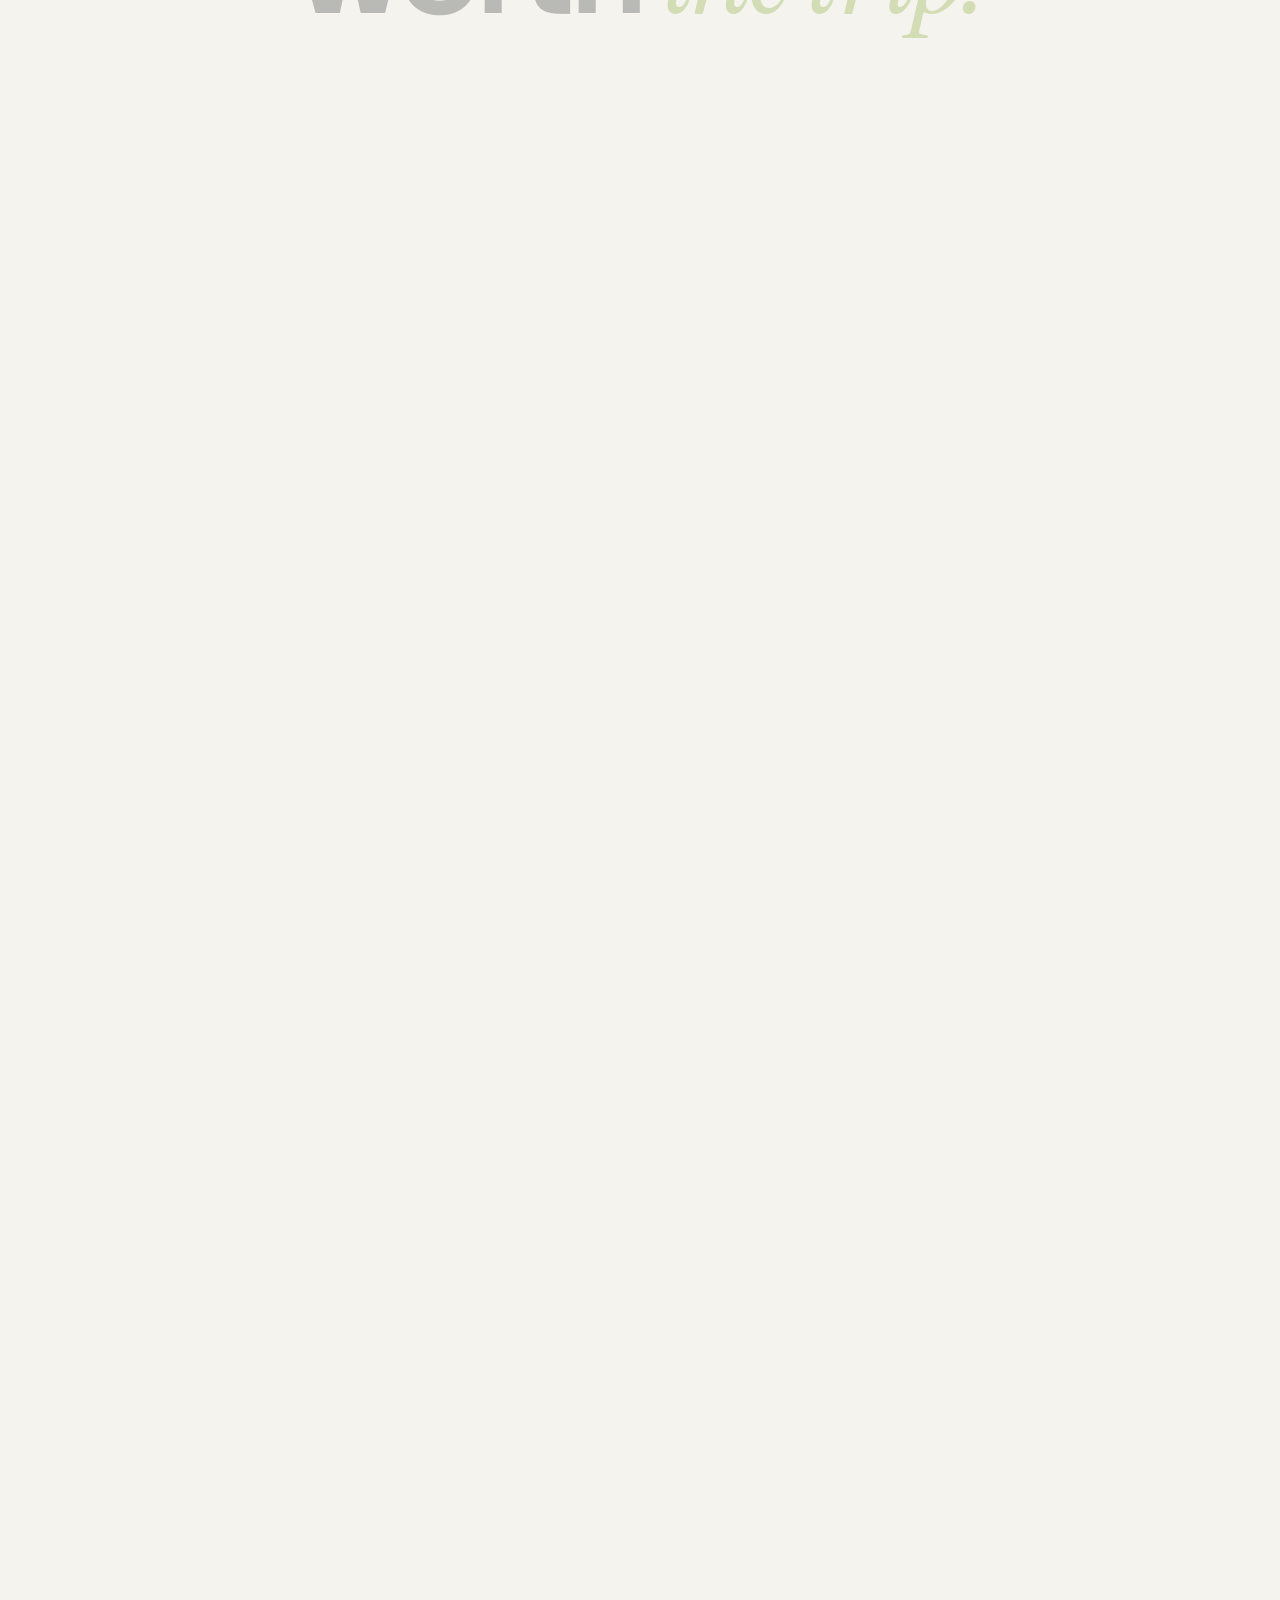
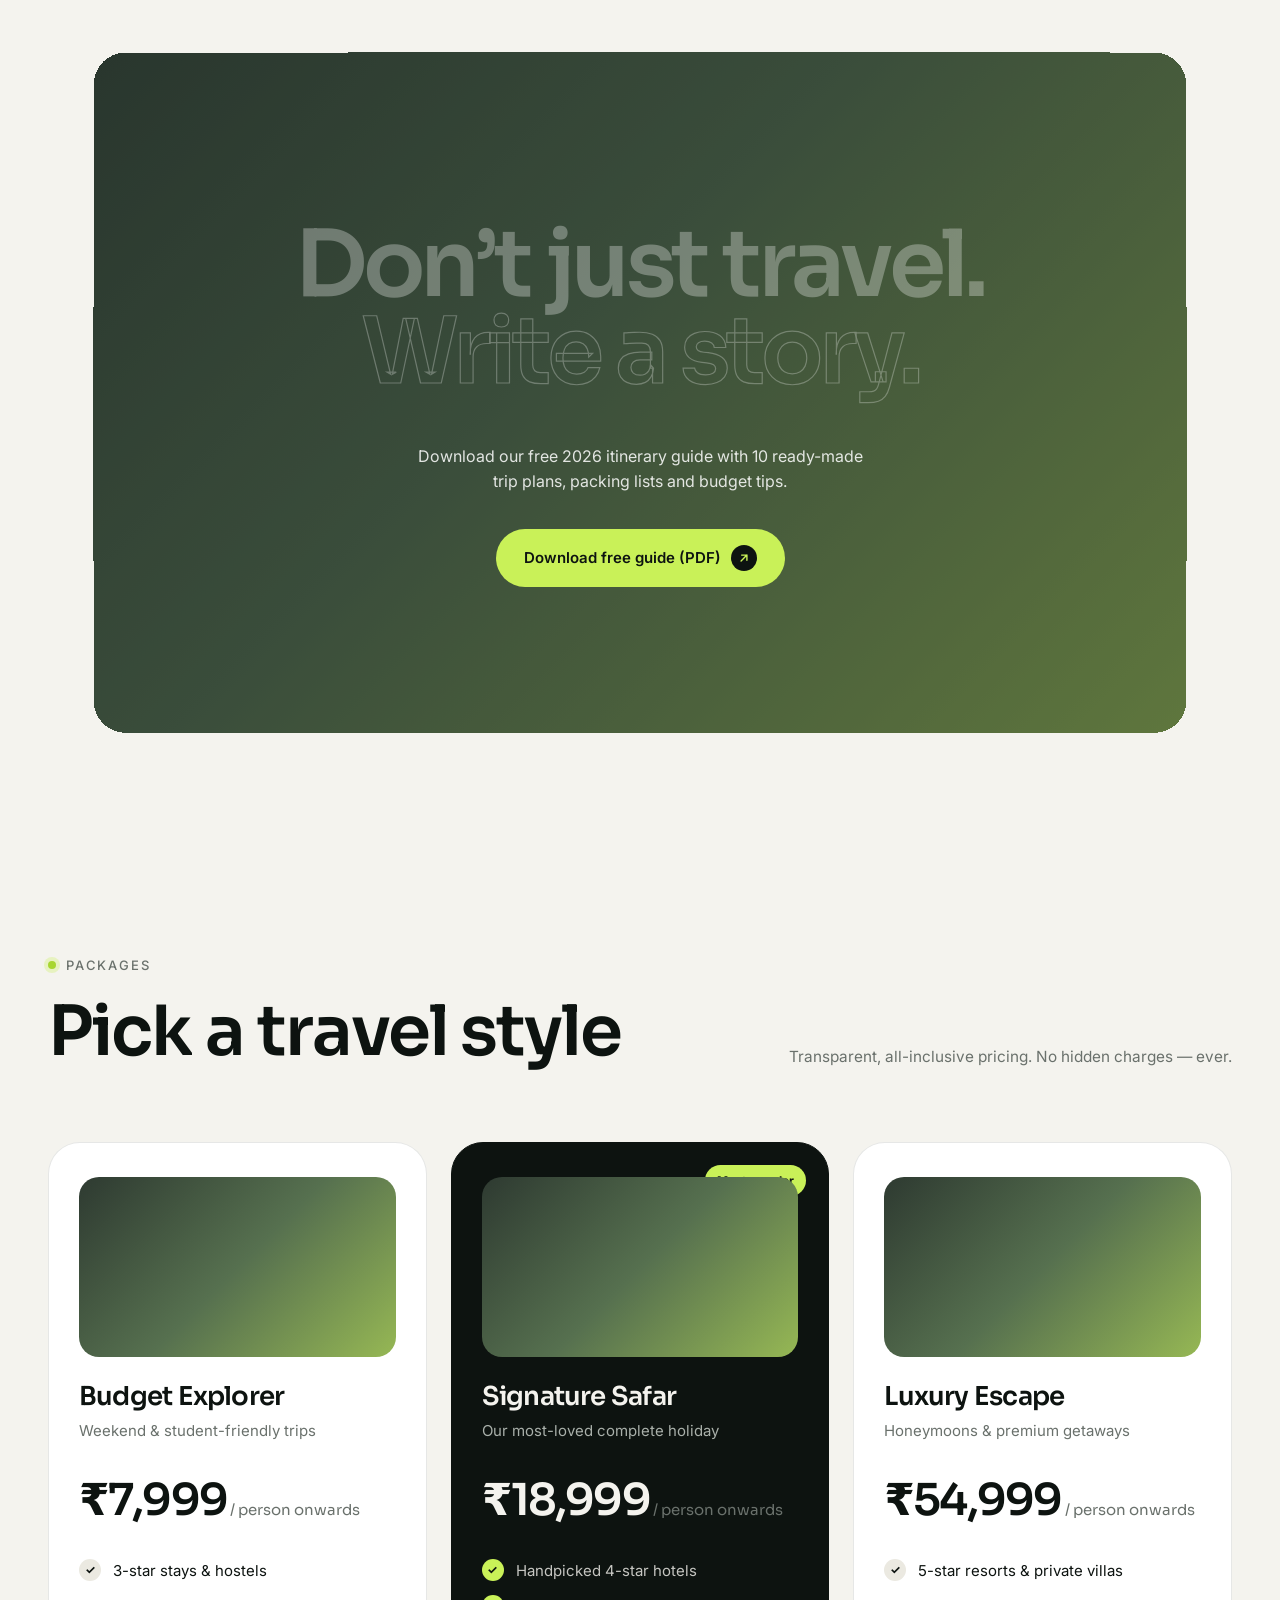
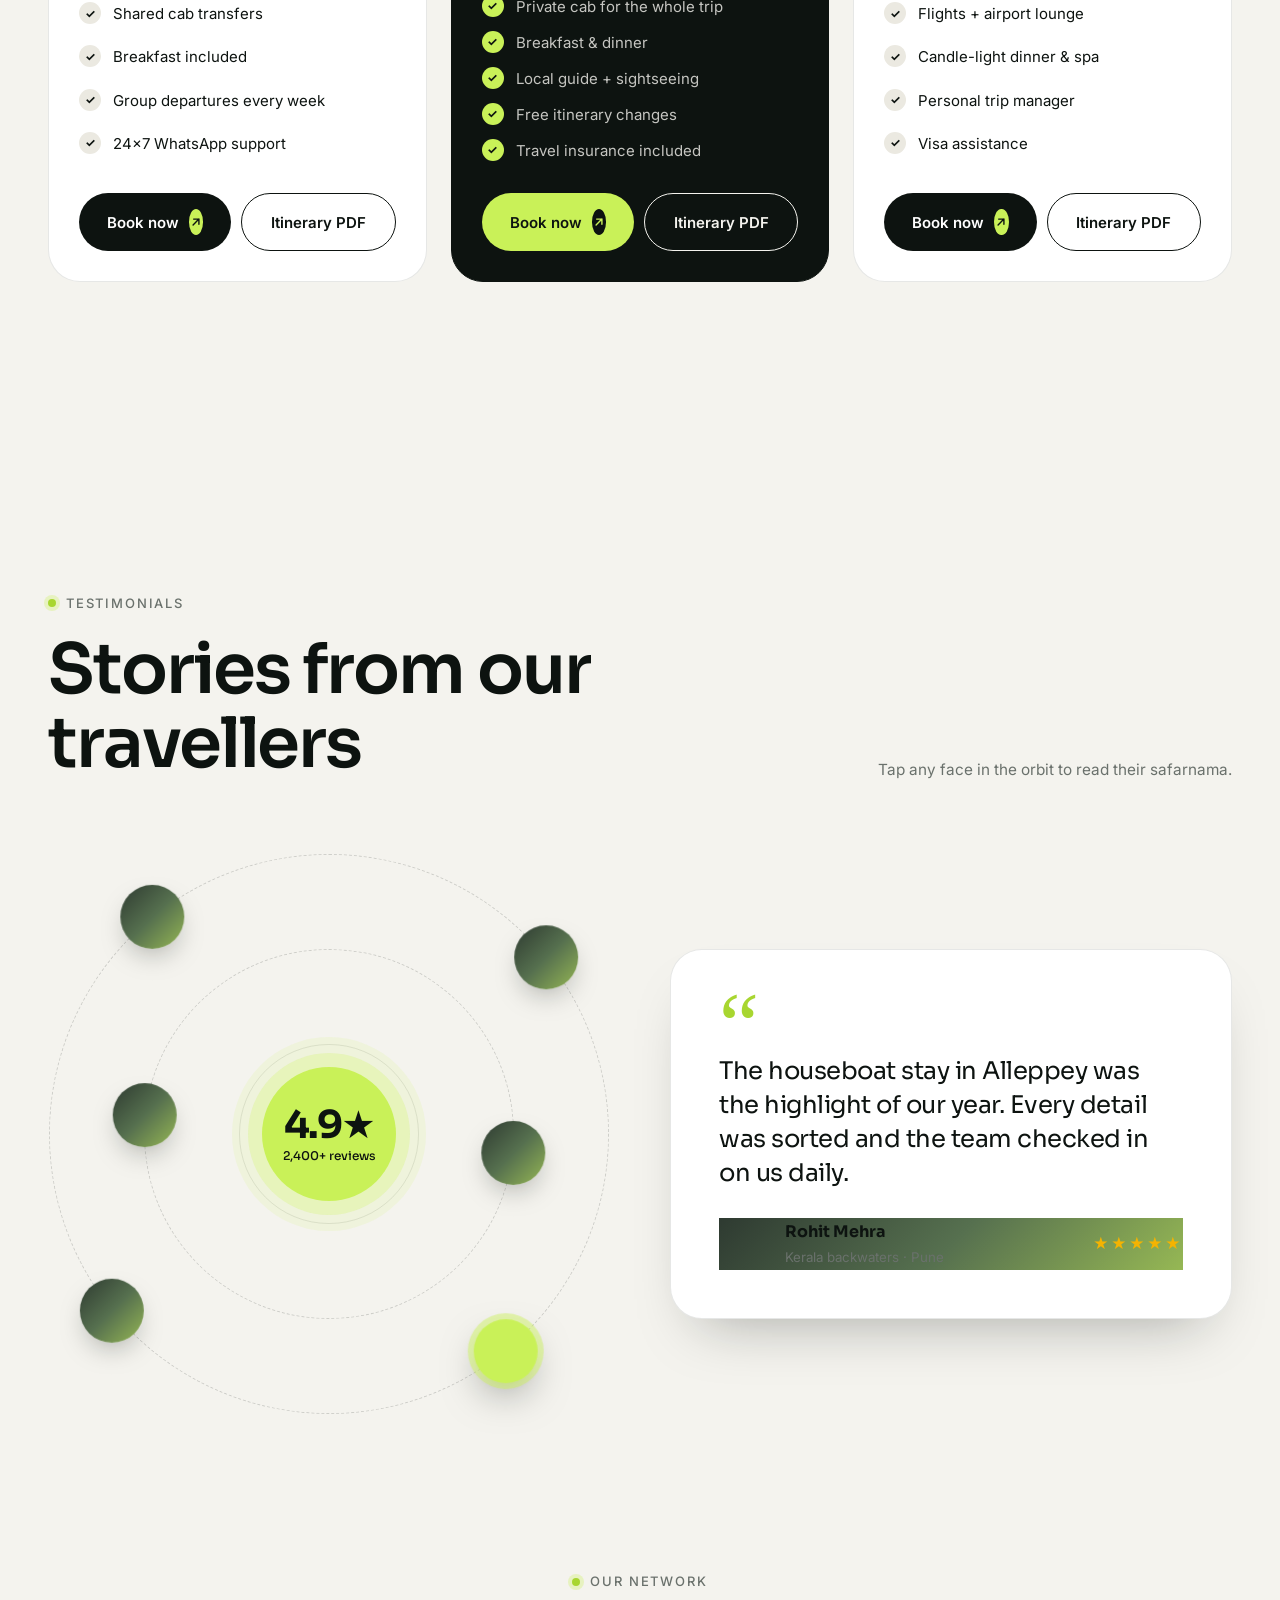
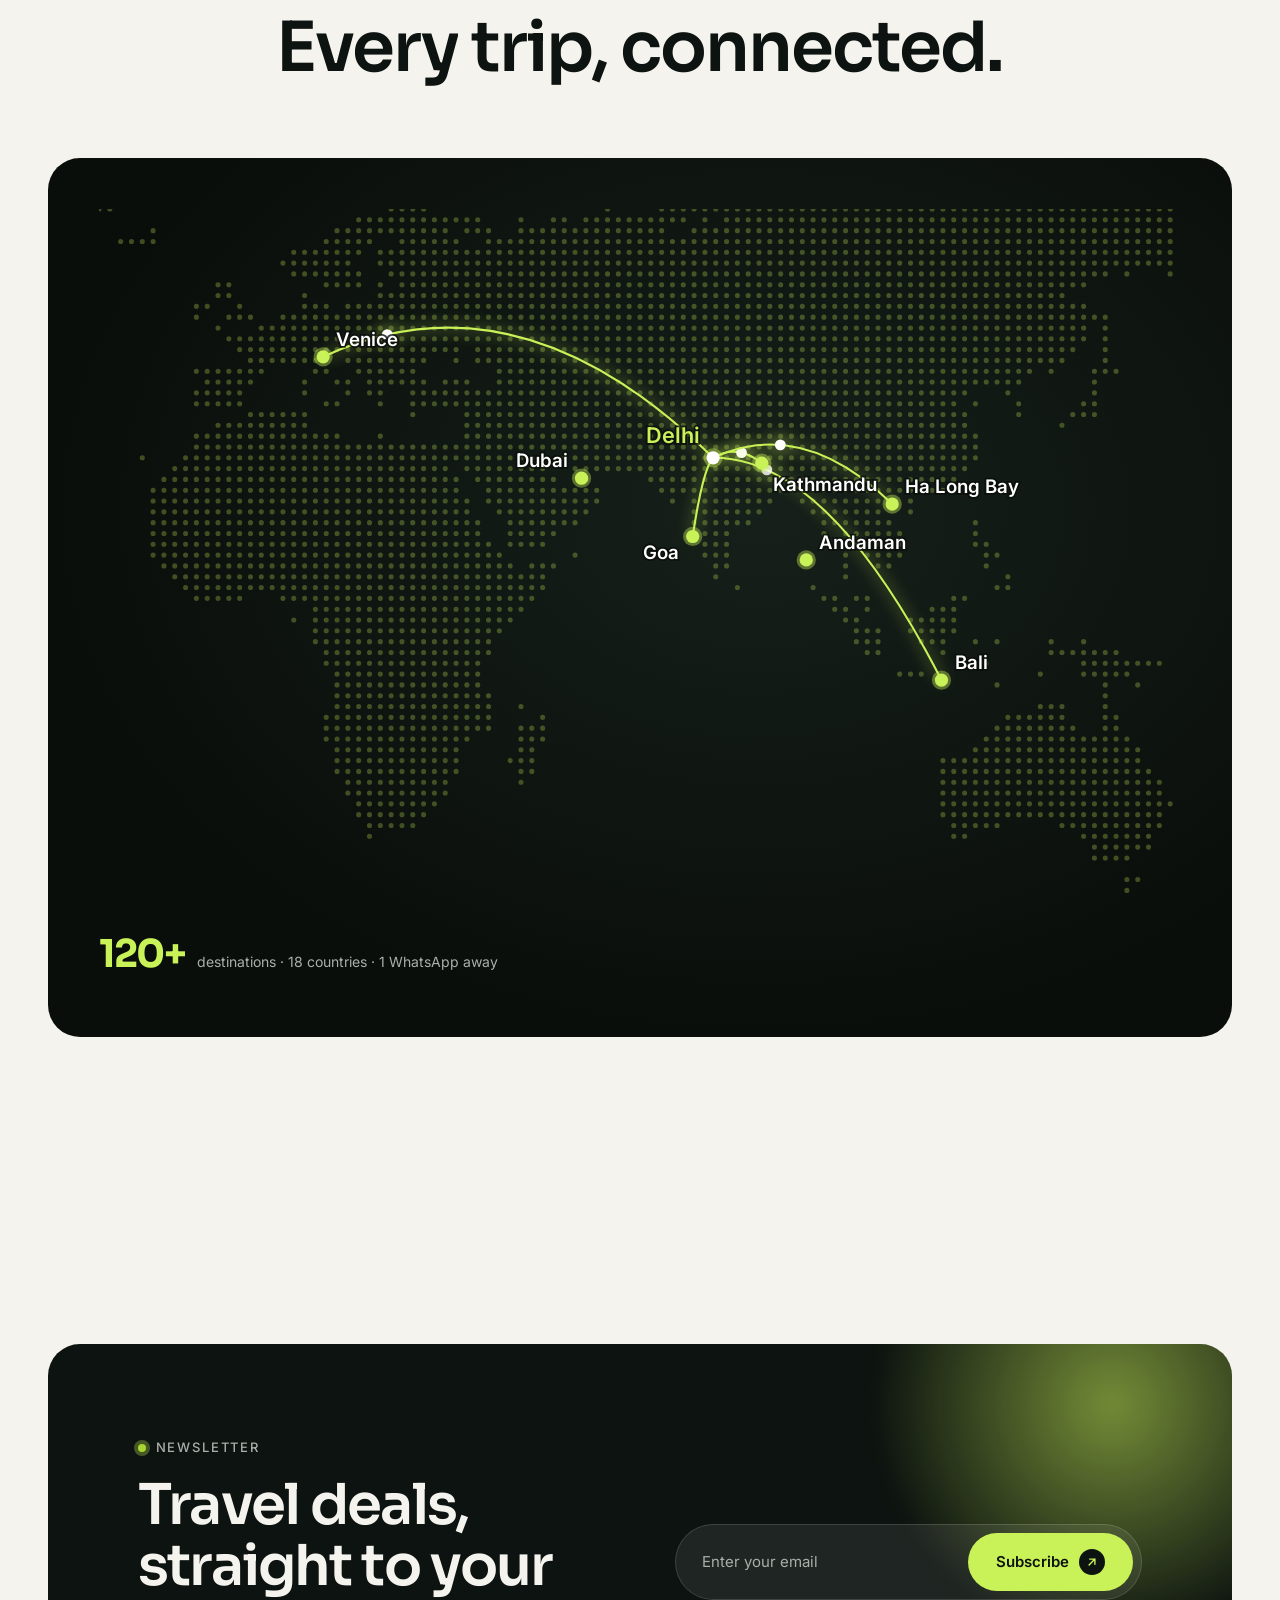
==== commit 854c934b: "Add files via upload" ====
--- a/index.html
+++ b/index.html
@@ -29,7 +29,7 @@
   <link href="https://fonts.googleapis.com/css2?family=Instrument+Serif:ital@0;1&family=Inter:wght@400;500;600;700&family=Sora:wght@300;400;500;600;700&display=swap" rel="stylesheet">
   <link rel="stylesheet" href="css/style.css?v=6">
   <script>try{if(sessionStorage.getItem('safar_seen'))document.documentElement.classList.add('seen')}catch(e){}</script>
-  <script src="js/analytics.js?v=4"></script>
+  <script src="js/analytics.js?v=7"></script>
   <script type="application/ld+json">{"@context": "https://schema.org", "@type": "TravelAgency", "name": "Safarnama Travels", "url": "https://ashmoil.github.io/safarnama-travel/", "logo": "https://ashmoil.github.io/safarnama-travel/assets/favicon.svg", "image": "https://images.unsplash.com/photo-1470071459604-3b5ec3a7fe05?auto=format&fit=crop&w=1600&q=75", "description": "Safarnama plans personalised, hassle-free holidays across India and abroad — mountains, beaches, heritage and international trips.", "priceRange": "₹₹", "address": {"@type": "PostalAddress", "addressLocality": "Phagwara", "addressRegion": "Punjab", "postalCode": "144411", "addressCountry": "IN"}, "areaServed": "IN"}</script>
 </head>
 <body>
@@ -533,6 +533,6 @@
   <script src="js/vendor/gsap.min.js"></script>
   <script src="js/vendor/ScrollTrigger.min.js"></script>
   <script src="js/vendor/lenis.min.js"></script>
-  <script src="js/main.js?v=6"></script>
+  <script src="js/main.js?v=7"></script>
 </body>
 </html>
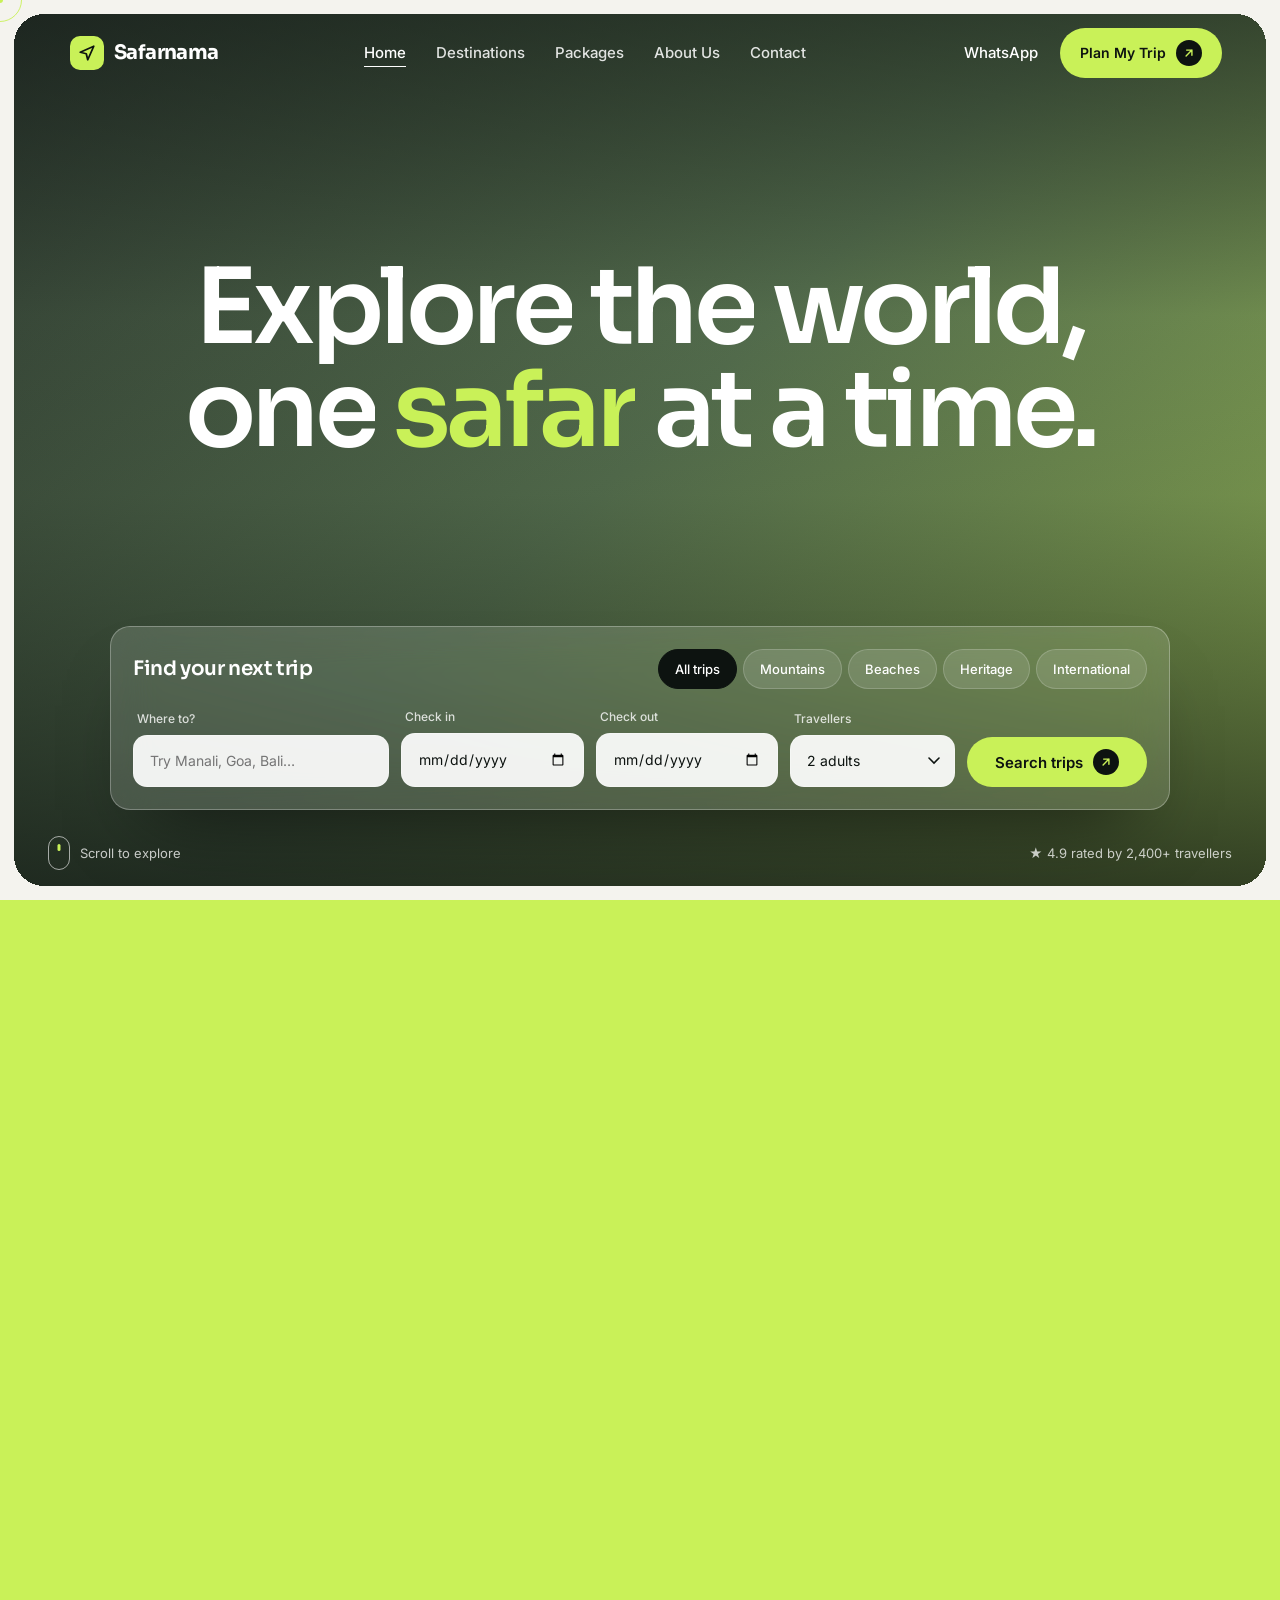
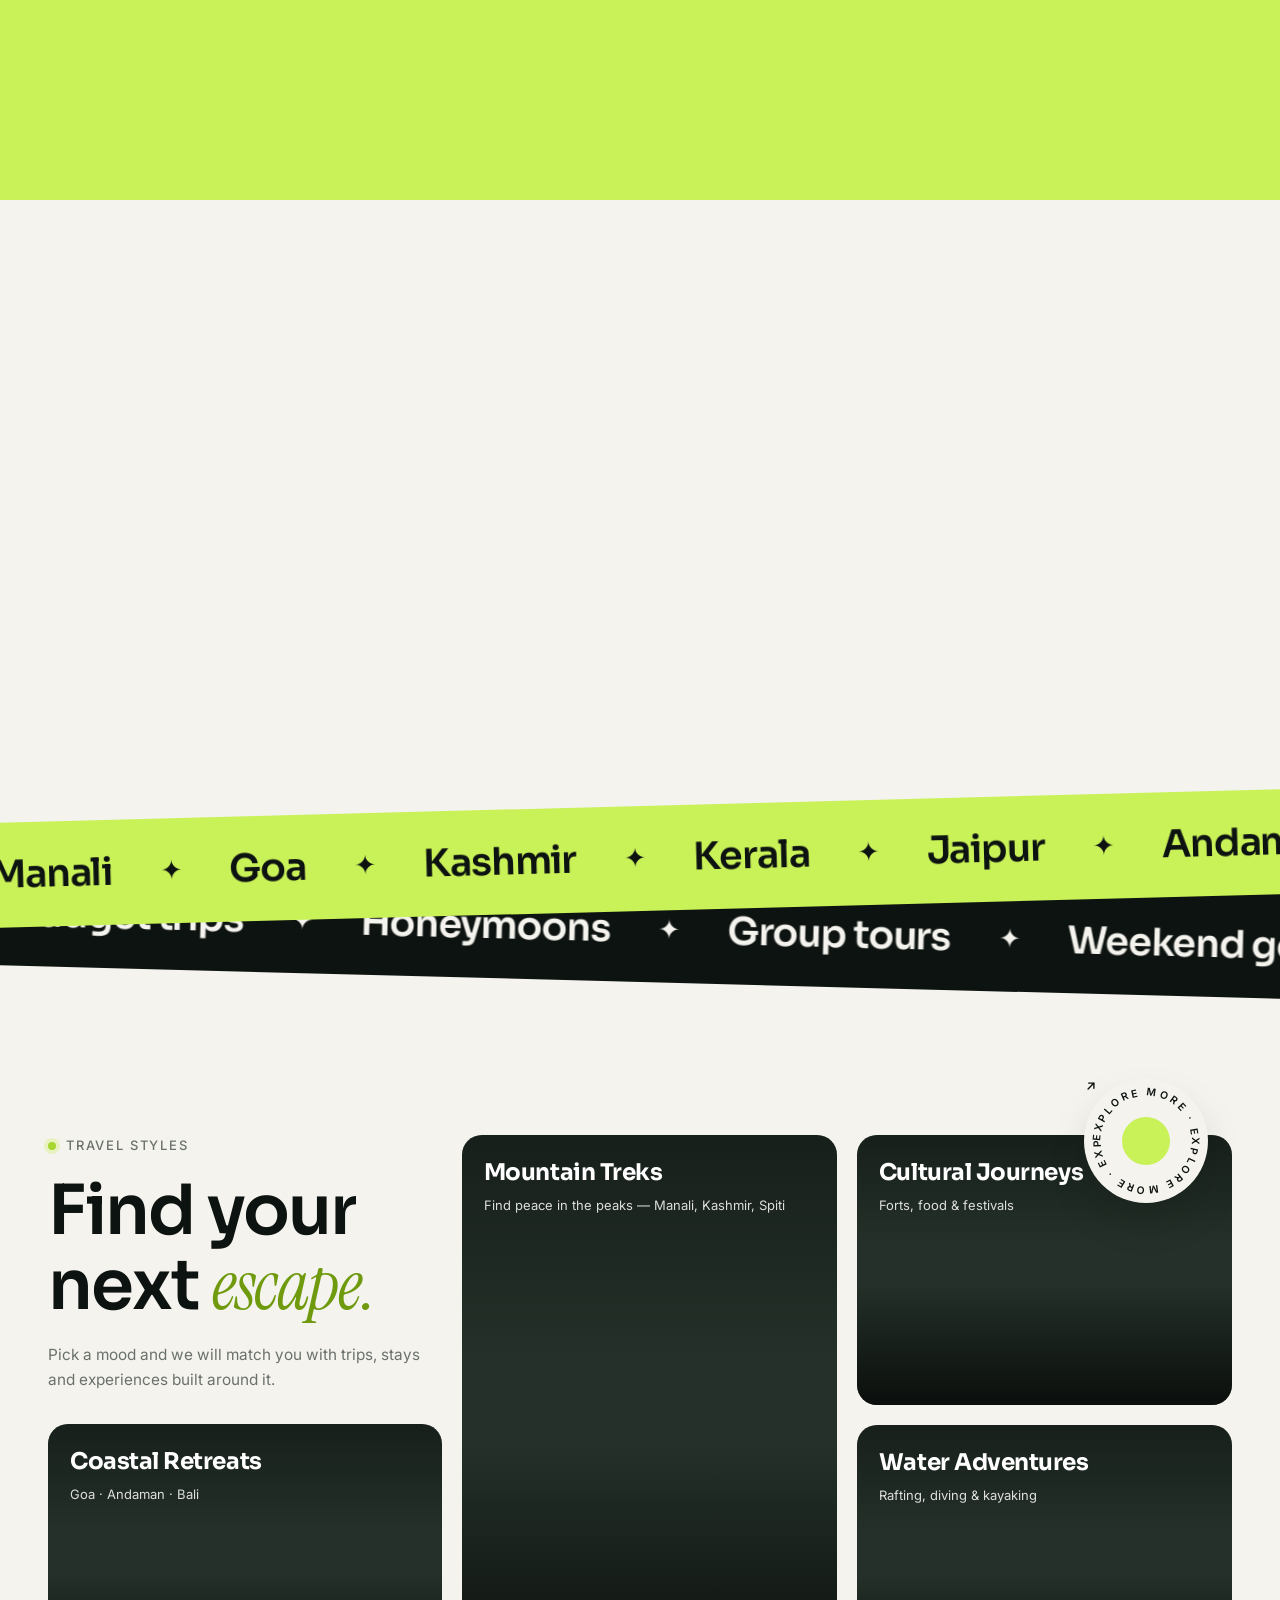
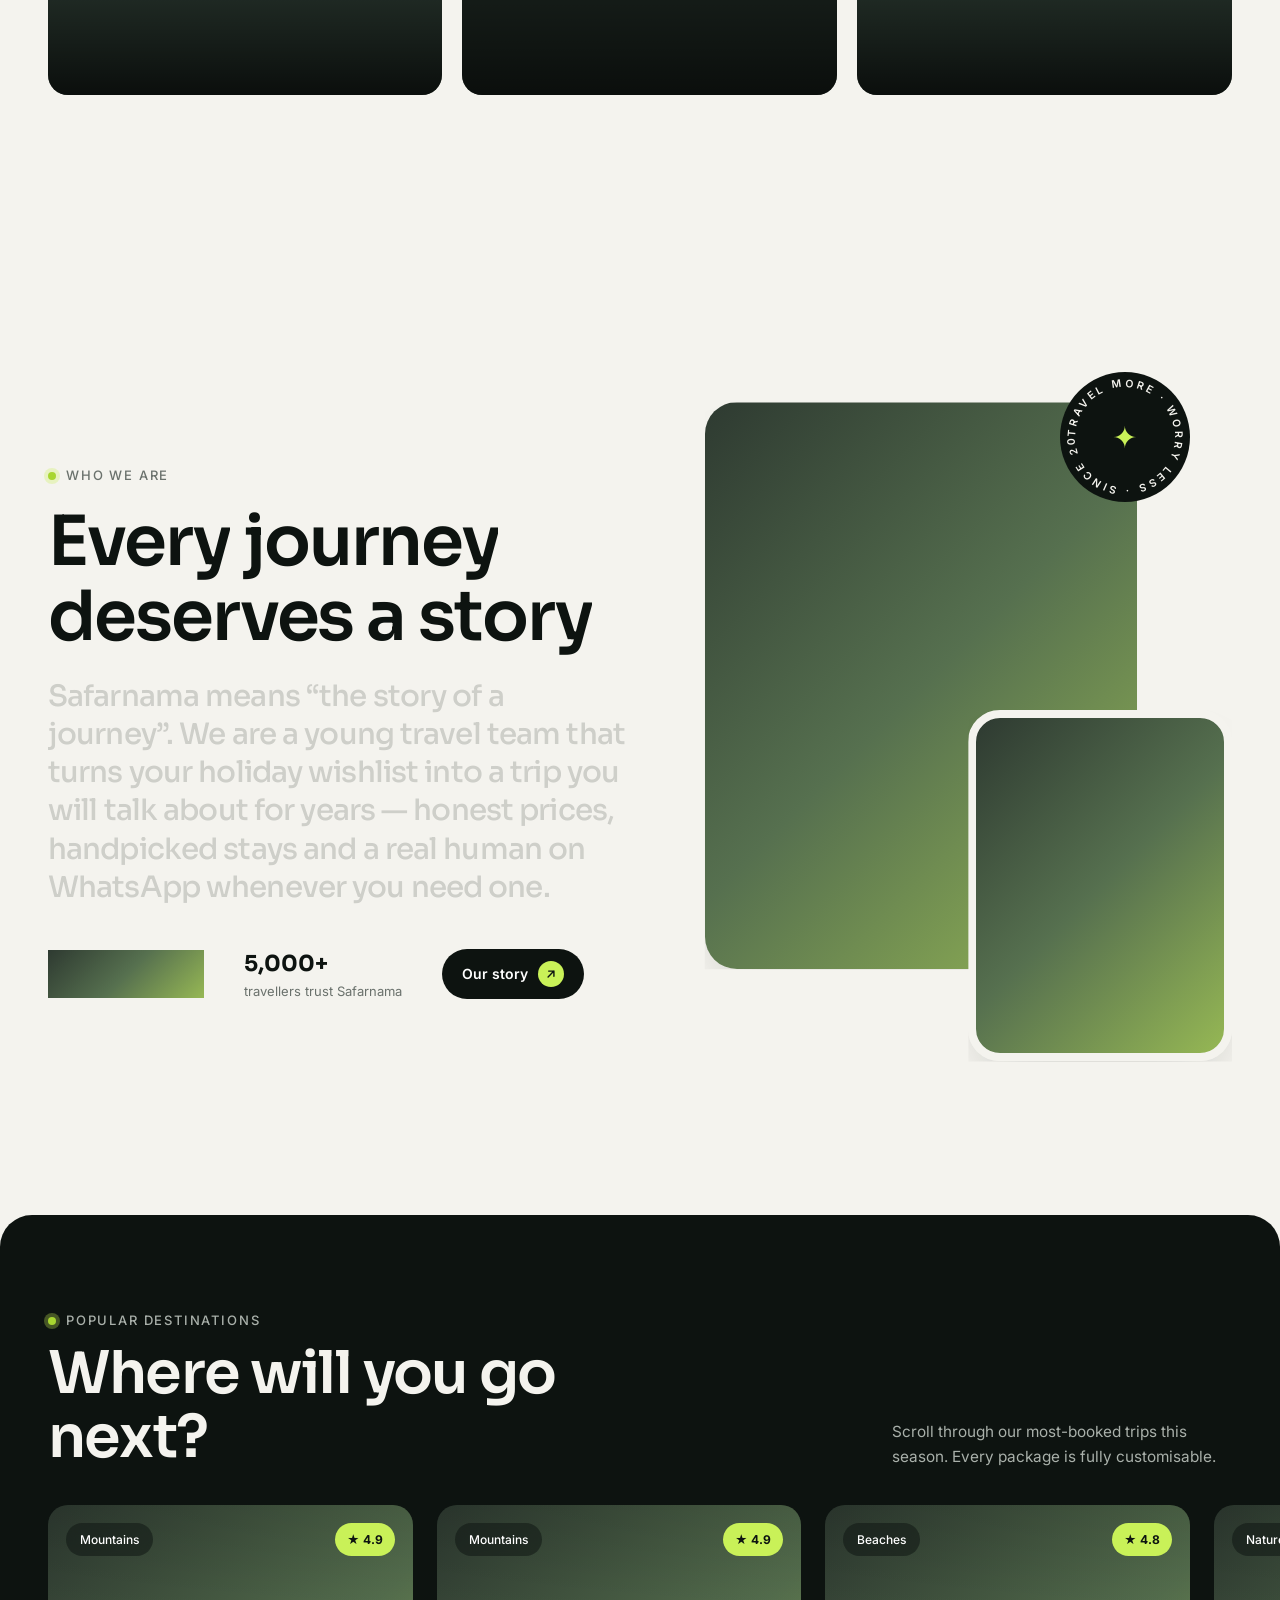
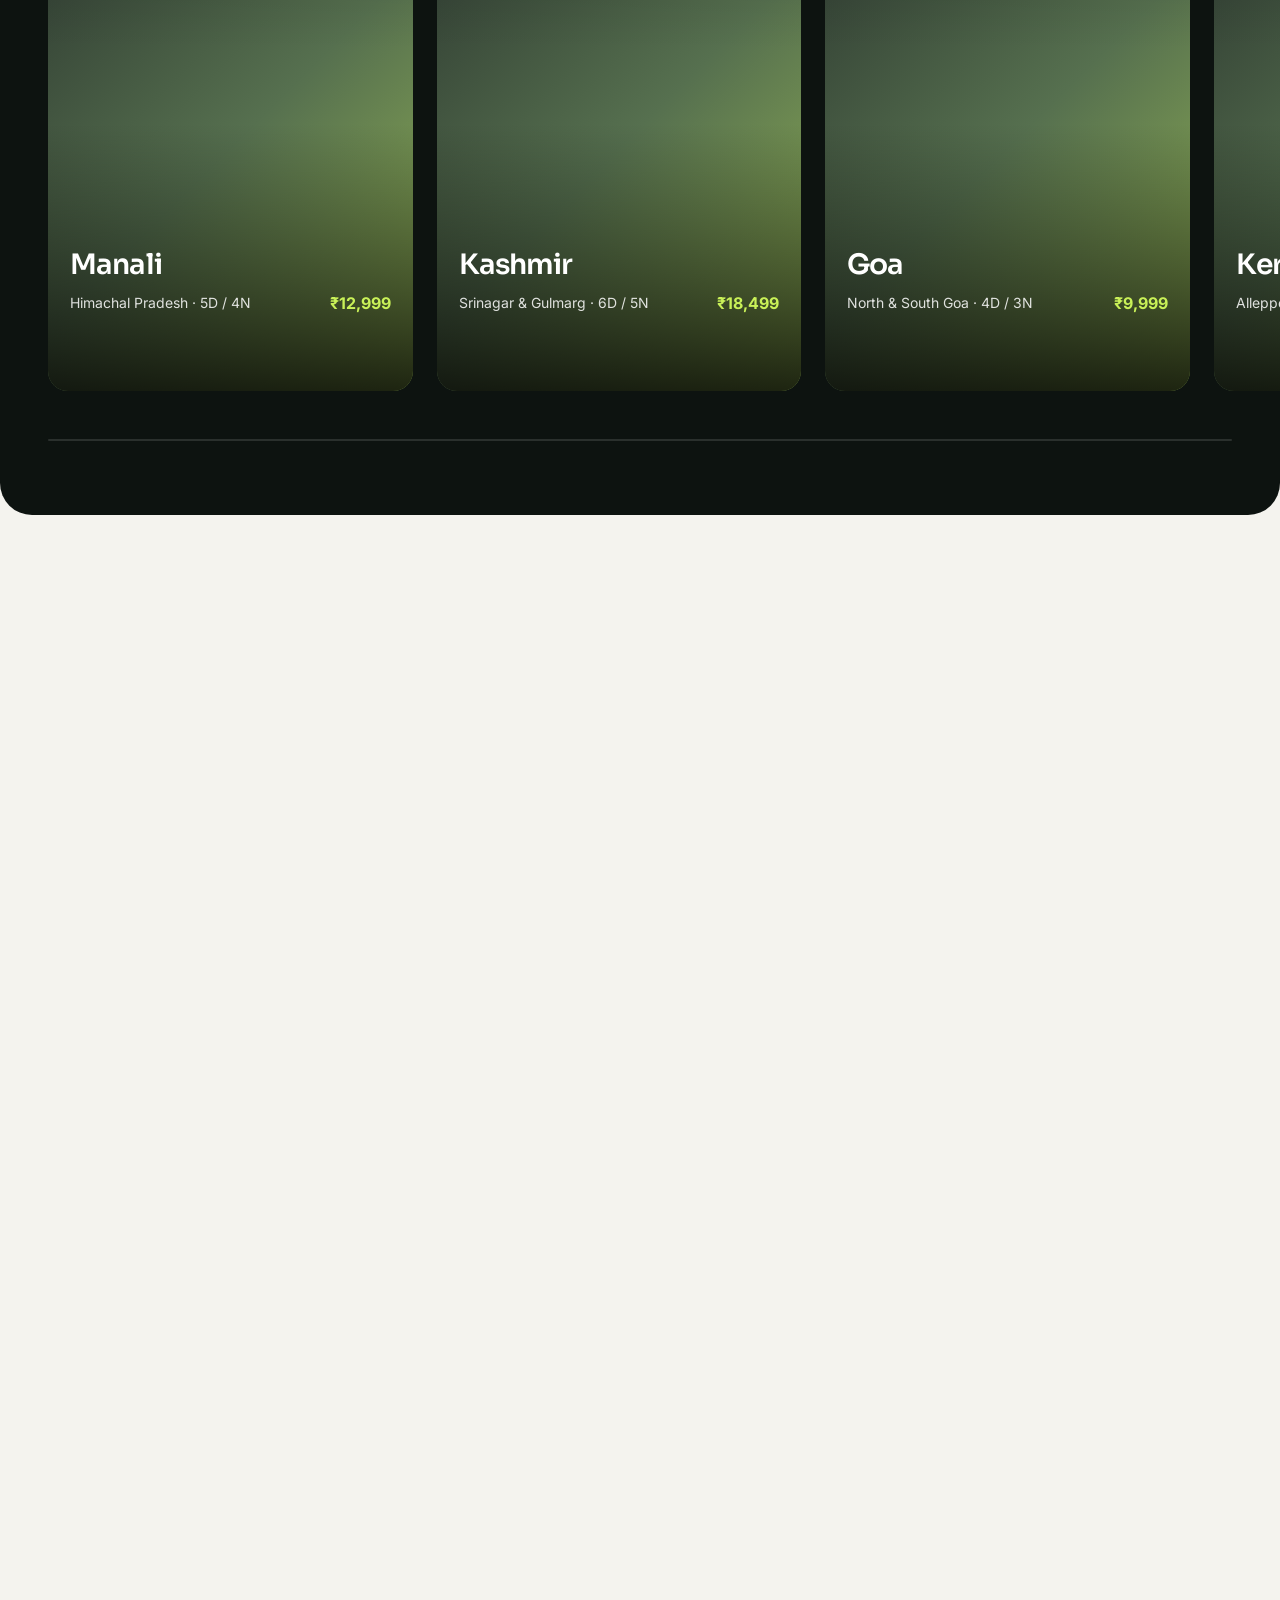
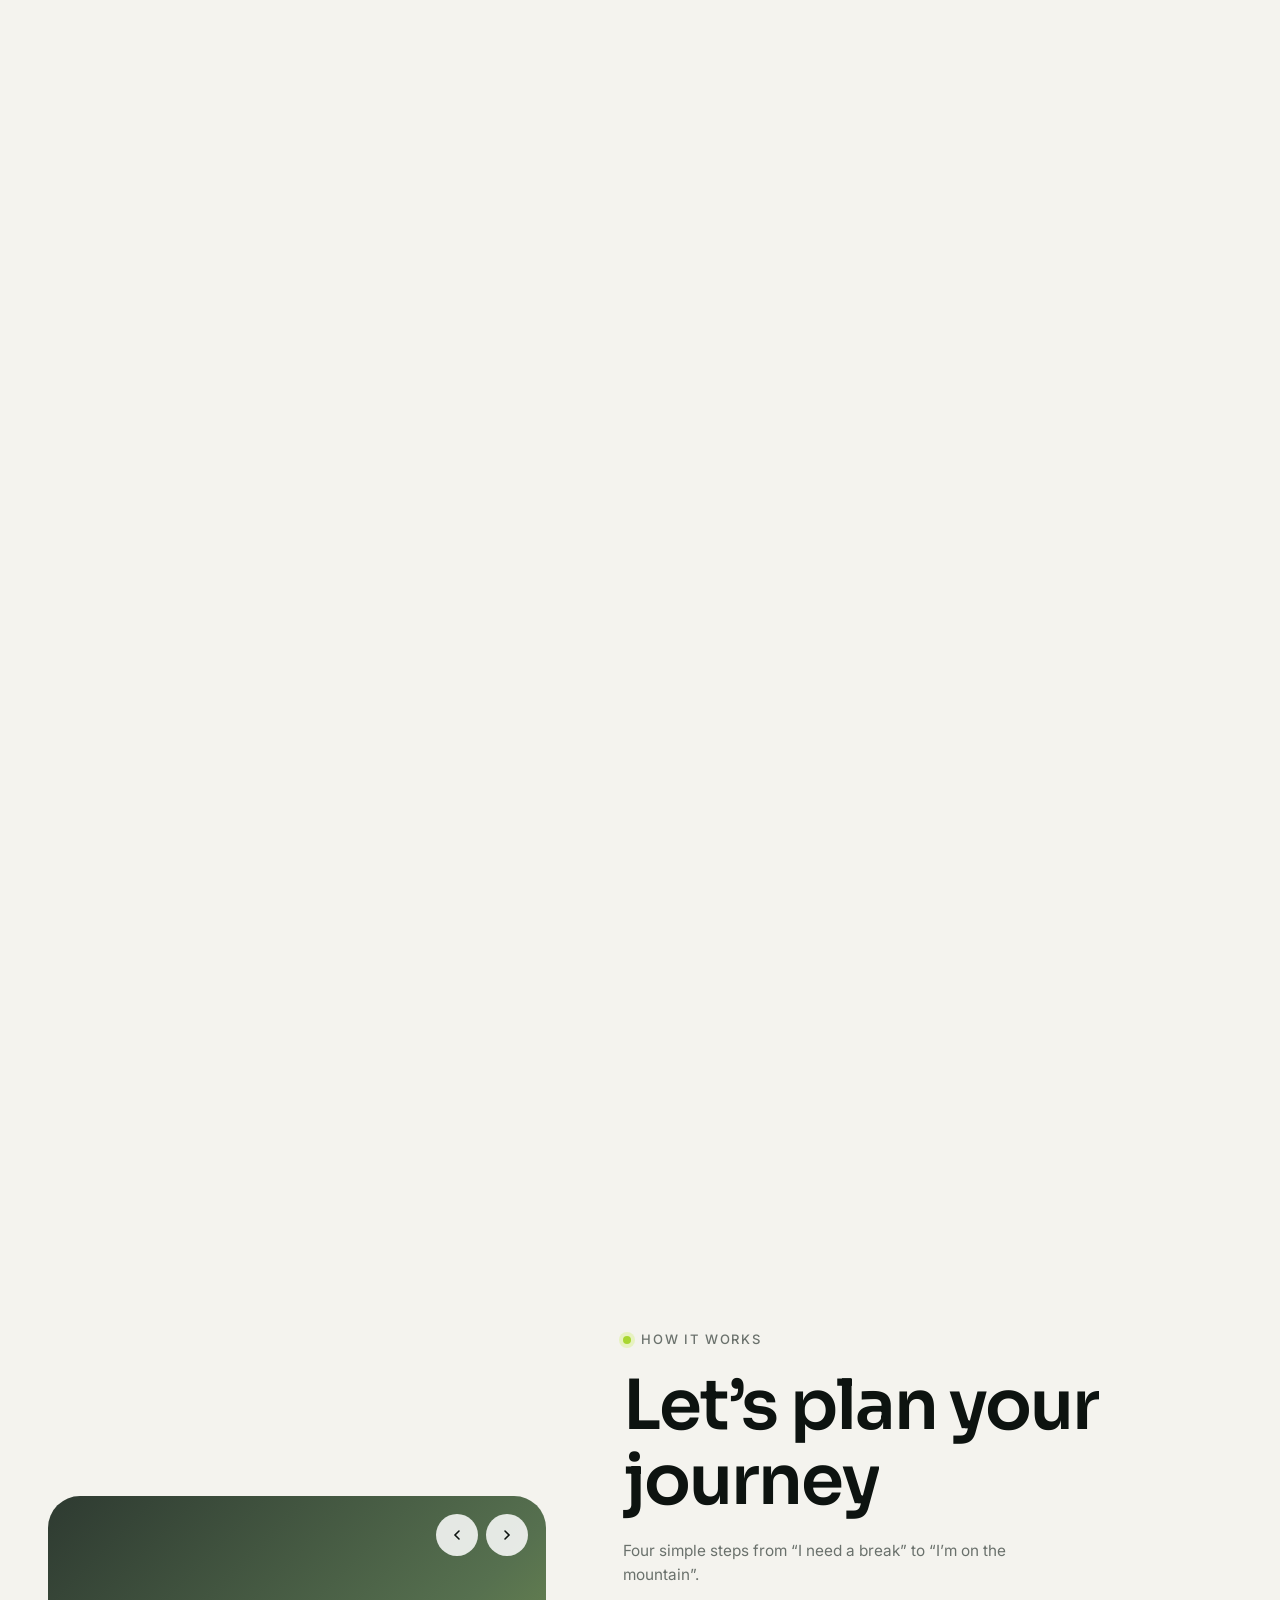
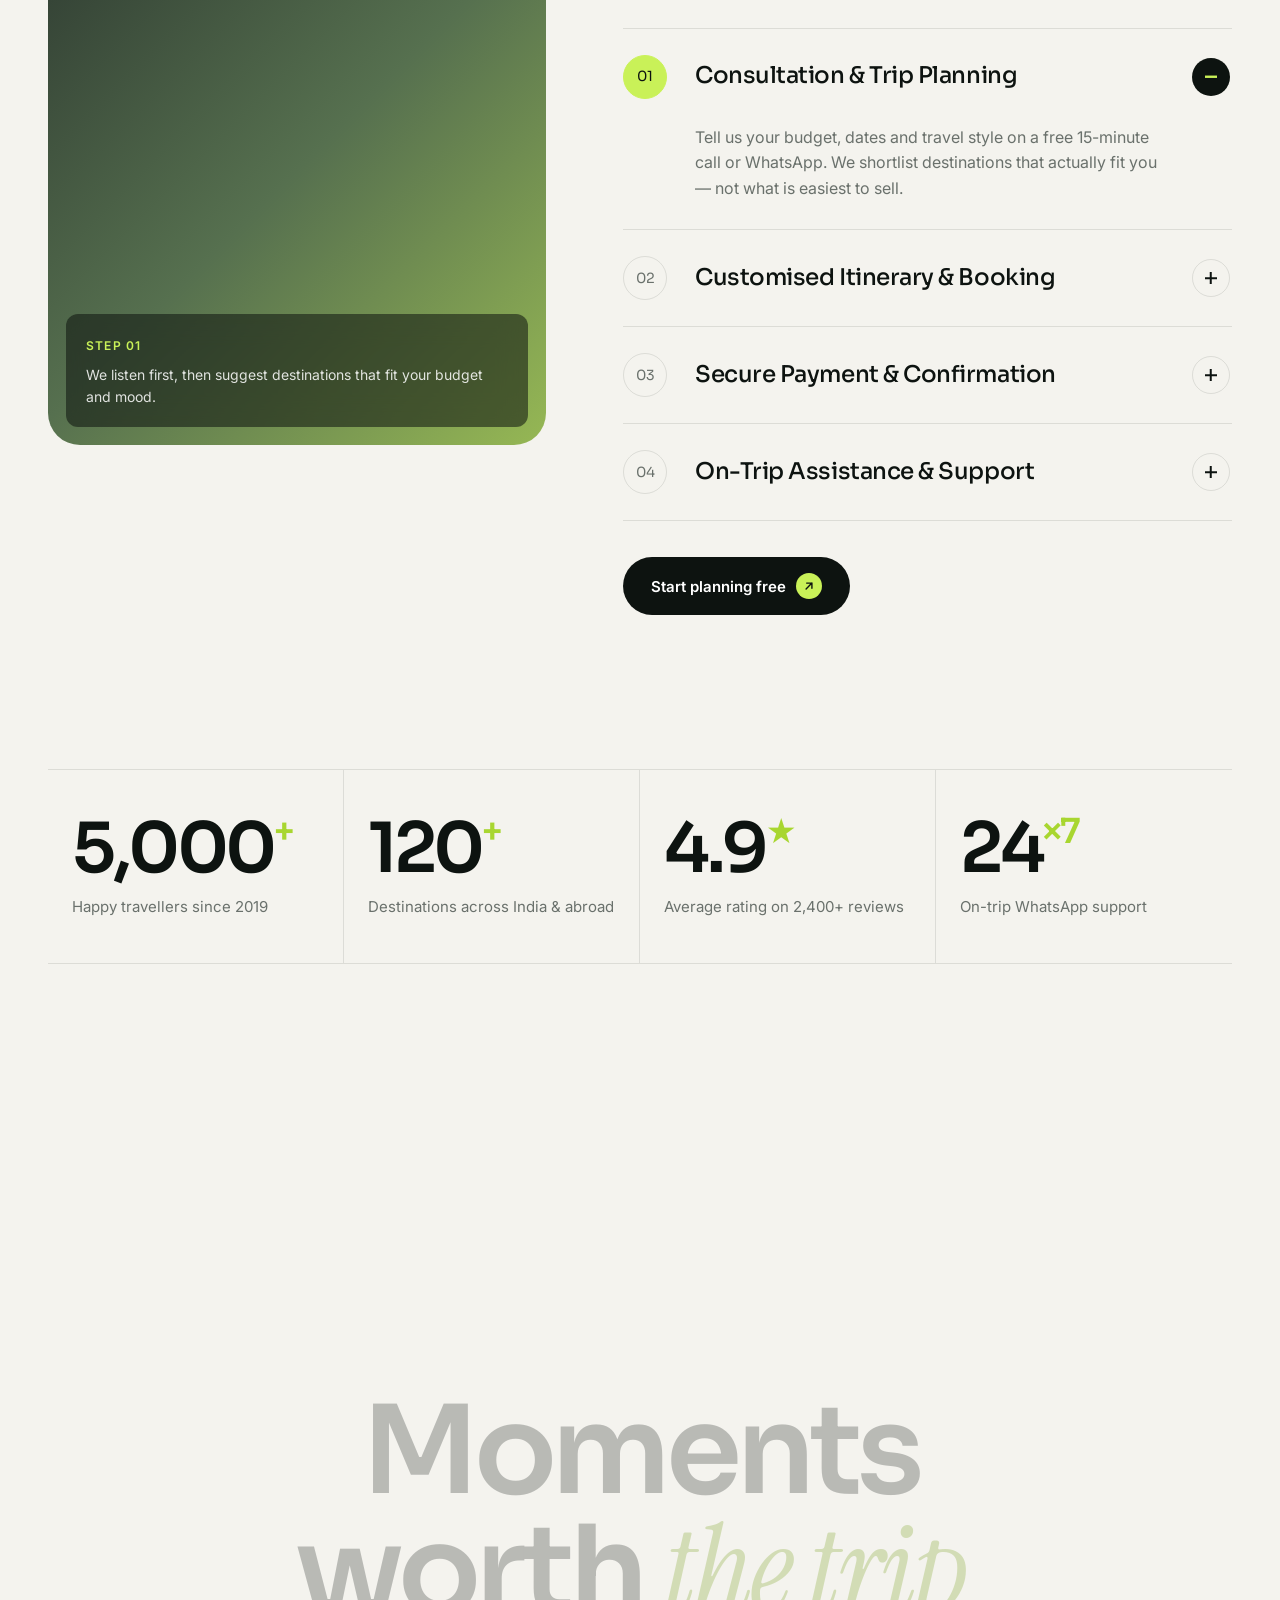
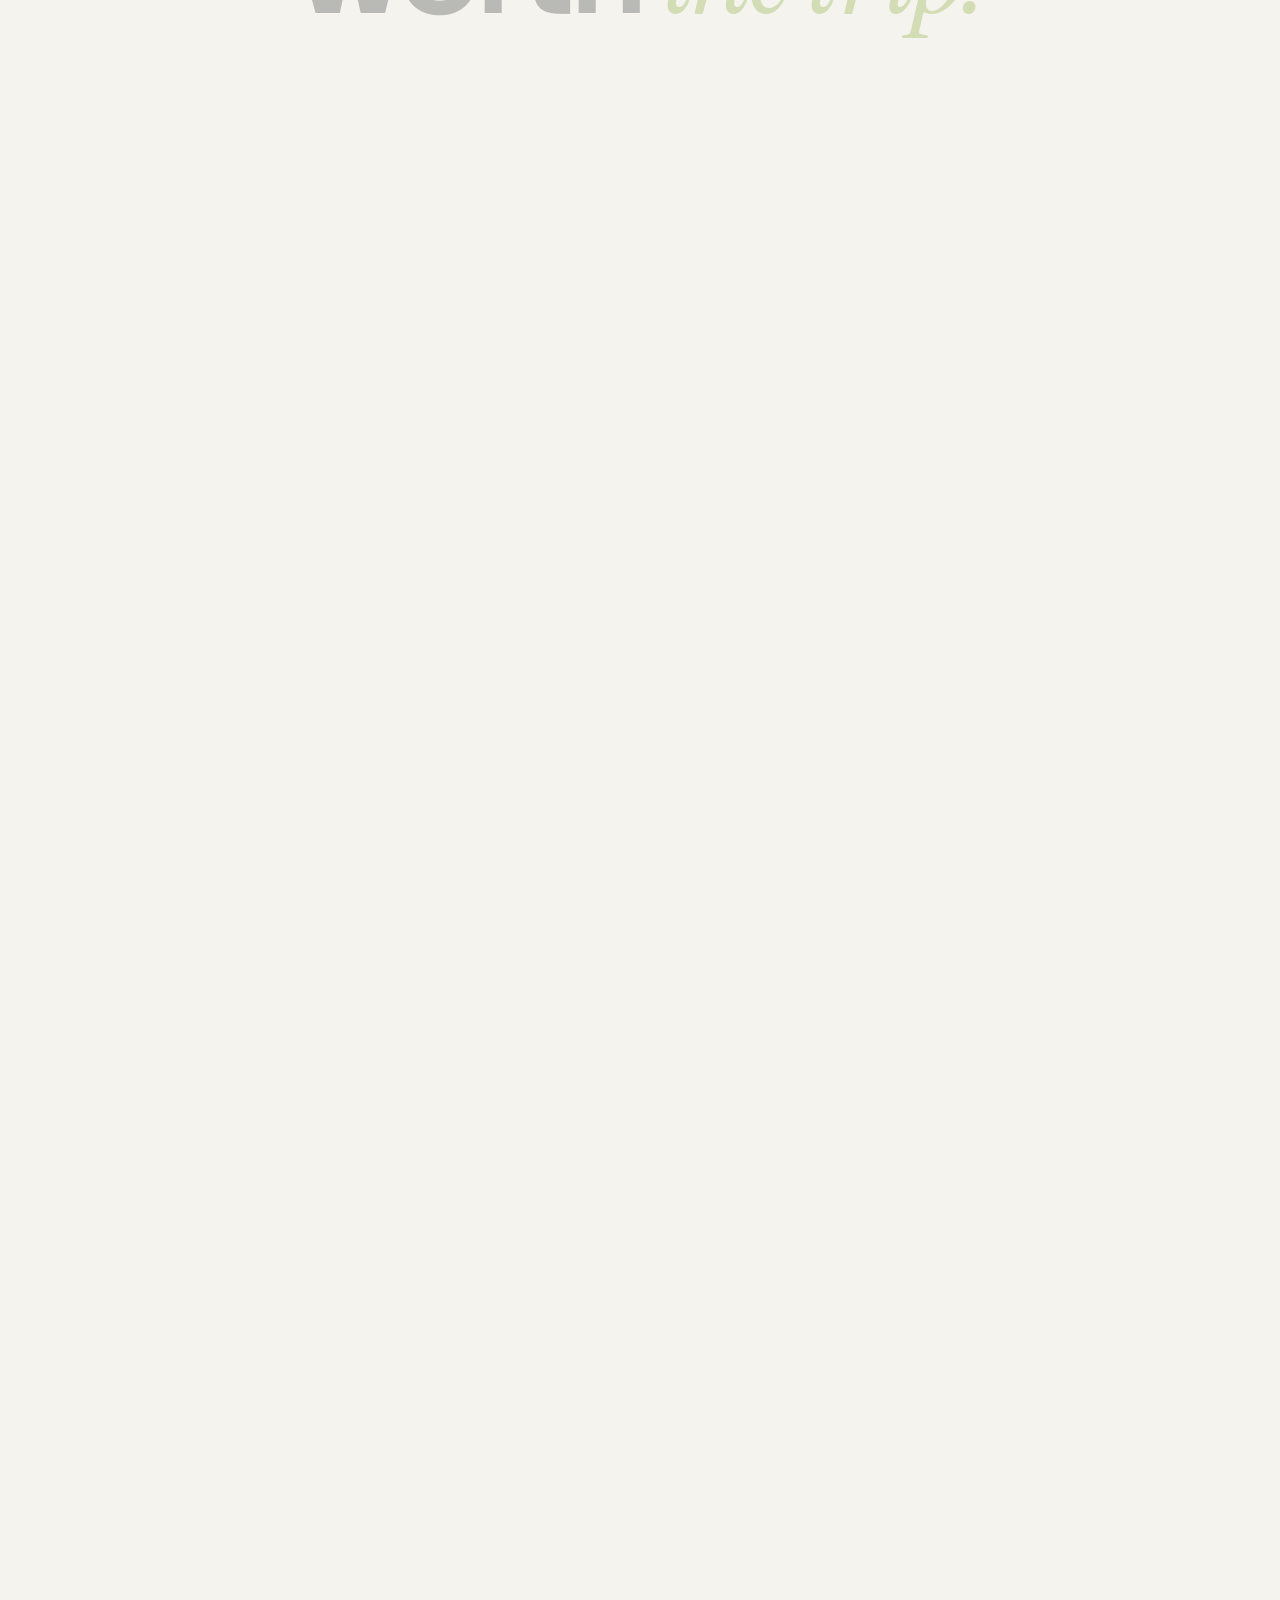
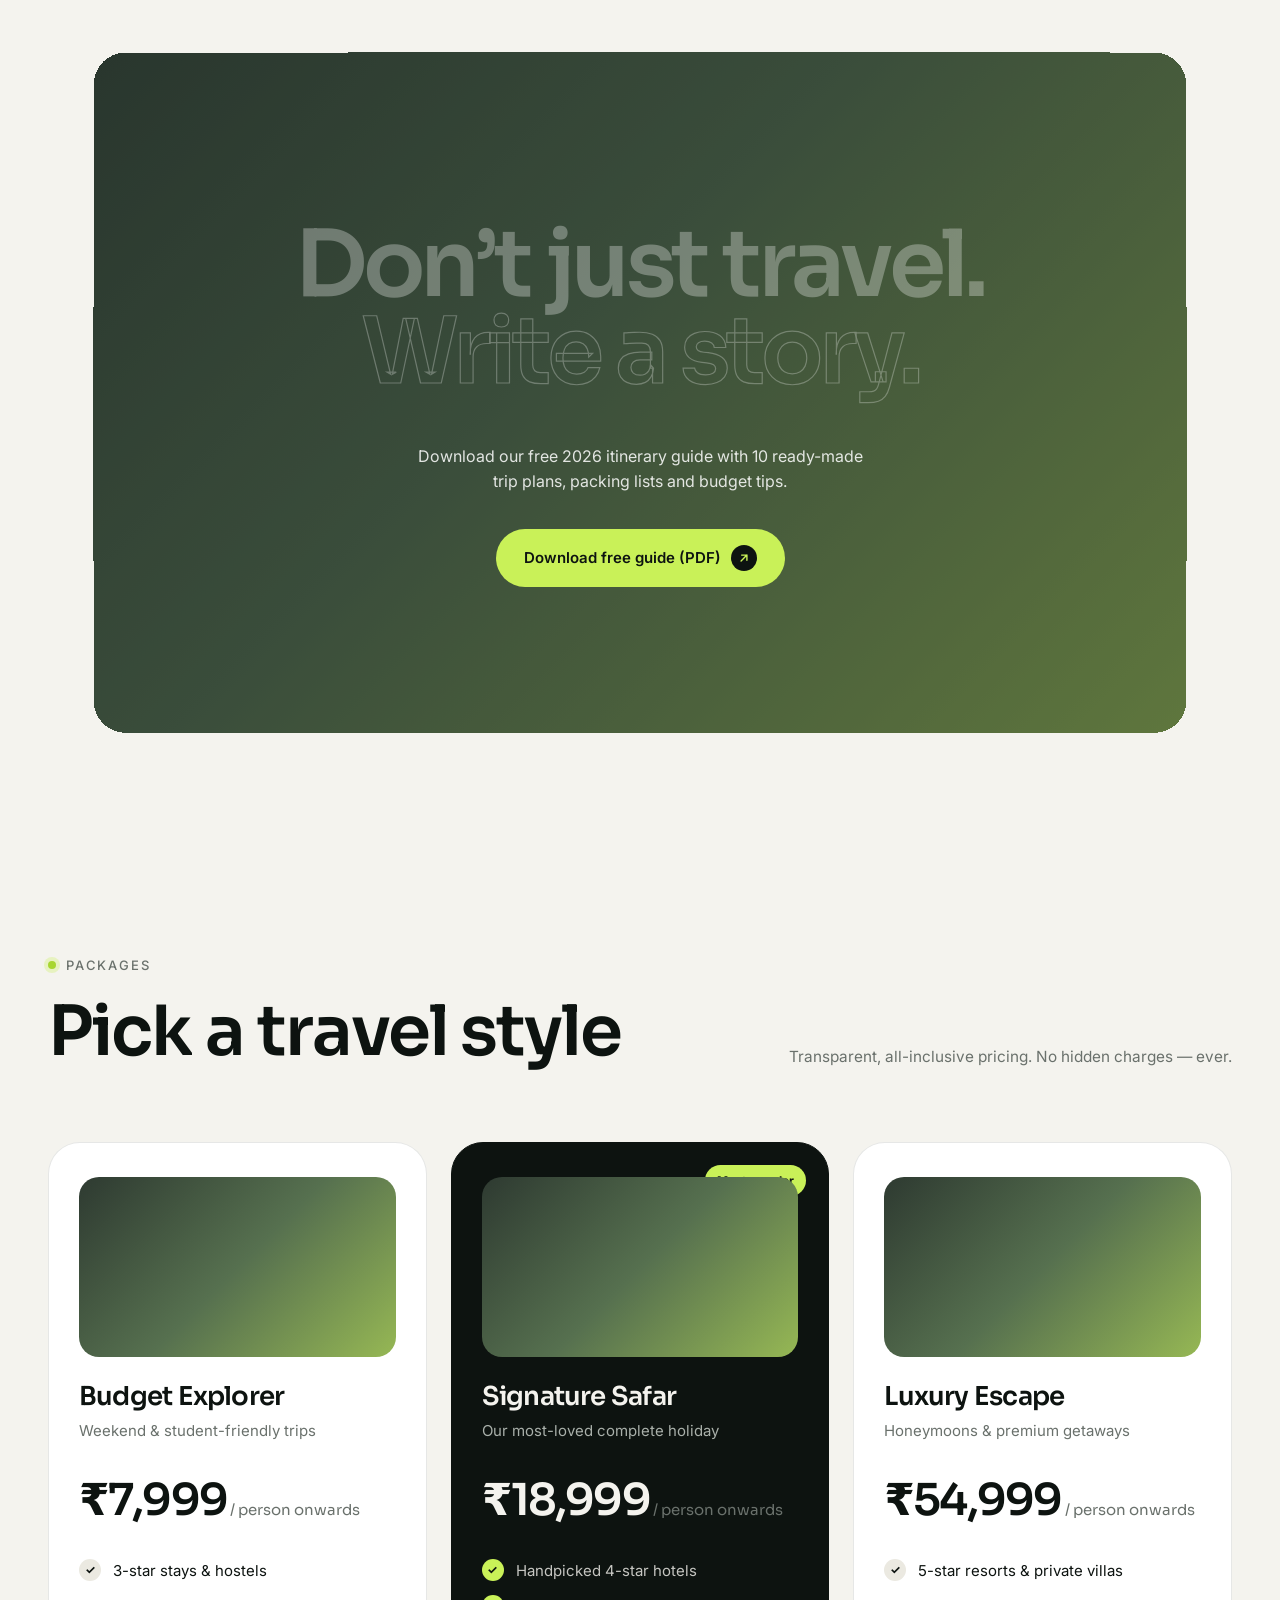
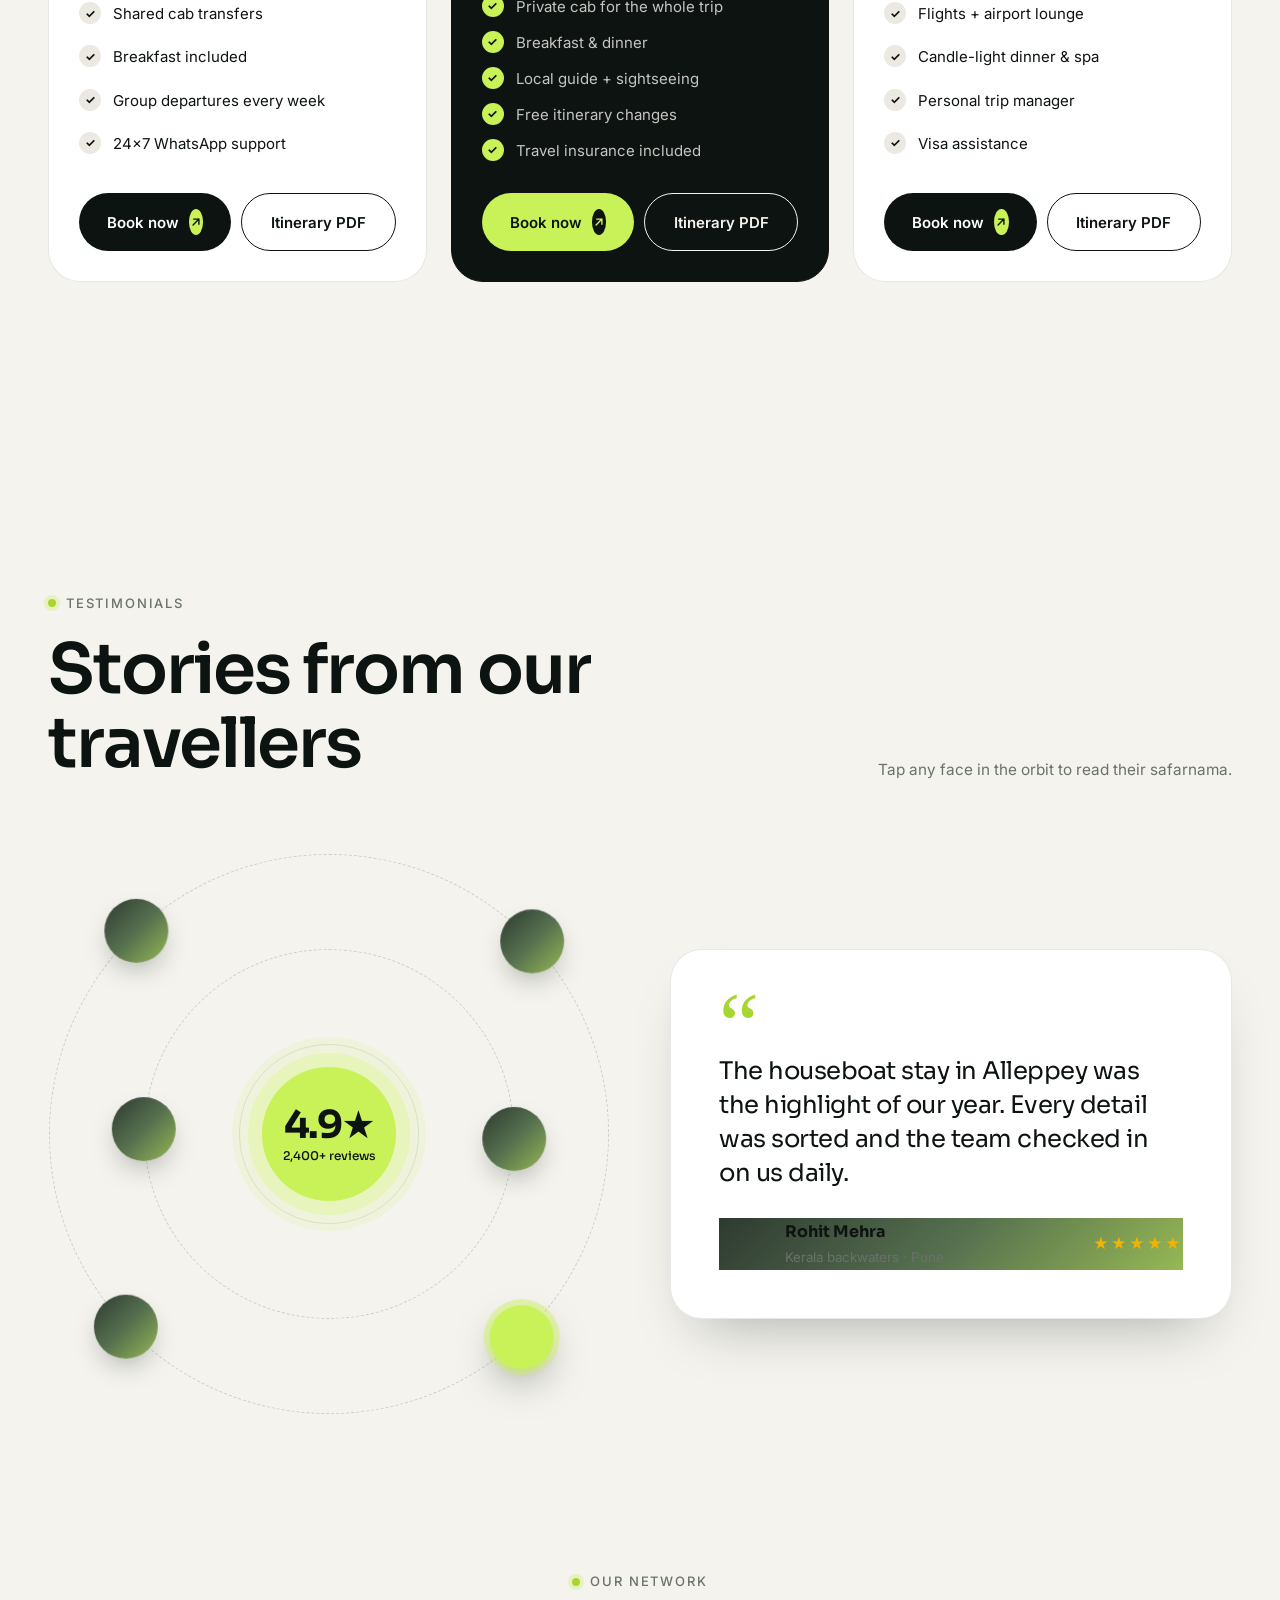
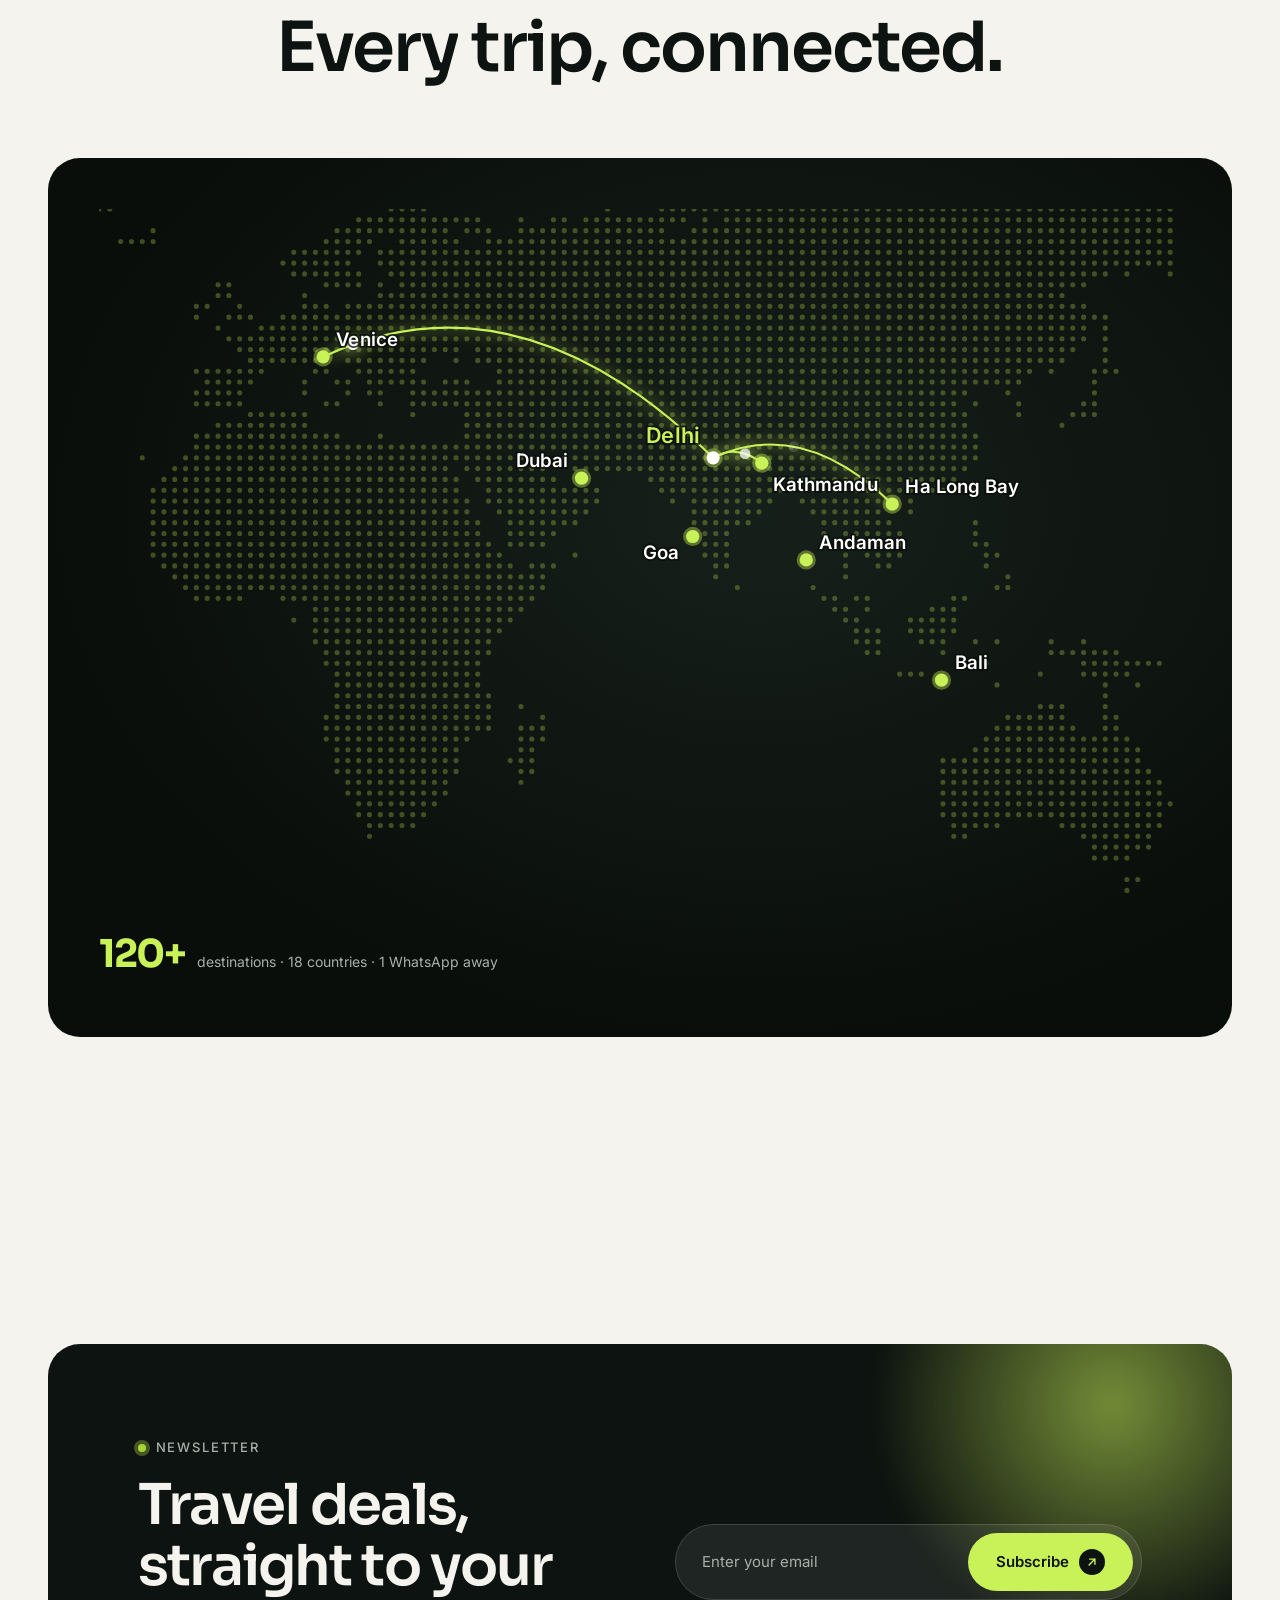
==== commit 5beb7212: "Add files via upload" ====
--- a/index.html
+++ b/index.html
@@ -27,7 +27,7 @@
   <link rel="preconnect" href="https://fonts.googleapis.com">
   <link rel="preconnect" href="https://fonts.gstatic.com" crossorigin>
   <link href="https://fonts.googleapis.com/css2?family=Instrument+Serif:ital@0;1&family=Inter:wght@400;500;600;700&family=Sora:wght@300;400;500;600;700&display=swap" rel="stylesheet">
-  <link rel="stylesheet" href="css/style.css?v=6">
+  <link rel="stylesheet" href="css/style.css?v=11">
   <script>try{if(sessionStorage.getItem('safar_seen'))document.documentElement.classList.add('seen')}catch(e){}</script>
   <script src="js/analytics.js?v=7"></script>
   <script type="application/ld+json">{"@context": "https://schema.org", "@type": "TravelAgency", "name": "Safarnama Travels", "url": "https://ashmoil.github.io/safarnama-travel/", "logo": "https://ashmoil.github.io/safarnama-travel/assets/favicon.svg", "image": "https://images.unsplash.com/photo-1470071459604-3b5ec3a7fe05?auto=format&fit=crop&w=1600&q=75", "description": "Safarnama plans personalised, hassle-free holidays across India and abroad — mountains, beaches, heritage and international trips.", "priceRange": "₹₹", "address": {"@type": "PostalAddress", "addressLocality": "Phagwara", "addressRegion": "Punjab", "postalCode": "144411", "addressCountry": "IN"}, "areaServed": "IN"}</script>
@@ -533,6 +533,6 @@
   <script src="js/vendor/gsap.min.js"></script>
   <script src="js/vendor/ScrollTrigger.min.js"></script>
   <script src="js/vendor/lenis.min.js"></script>
-  <script src="js/main.js?v=7"></script>
+  <script src="js/main.js?v=9"></script>
 </body>
 </html>
--- a/css/style.css
+++ b/css/style.css
@@ -1429,7 +1429,7 @@
 }
 .hero__caption2-title em { color: var(--lime); }
 .hero__caption2-sub { margin-top: 18px; color: rgba(255,255,255,0.88); font-size: clamp(15px, 1.3vw, 19px); }
-@media (max-width: 760px) { .hero__media--2, .hero__caption2 { display: none; } }
+
 
 /* Blur reveal */
 .js [data-reveal="blur"] { opacity: 0; filter: blur(18px); transform: translateY(40px) scale(1.04); }
@@ -1584,7 +1584,7 @@
 .hero__fog i:nth-child(1) { background: radial-gradient(ellipse 45% 40% at 28% 45%, rgba(236,241,236,0.95), rgba(236,241,236,0) 70%); }
 .hero__fog i:nth-child(2) { background: radial-gradient(ellipse 50% 38% at 72% 58%, rgba(230,236,231,0.92), rgba(230,236,231,0) 70%); }
 .hero__fog i:nth-child(3) { background: radial-gradient(ellipse 60% 45% at 50% 30%, rgba(244,246,242,0.9), rgba(244,246,242,0) 72%); }
-@media (max-width: 760px) { .hero__fog { display: none; } }
+
 
 /* v4 — smooth page-to-page transitions (native browser View Transitions: can never block a click) */
 @view-transition { navigation: auto; }
@@ -1596,3 +1596,27 @@
 
 /* Inner page hero entrance */
 .js .page-hero .breadcrumbs, .js .page-hero p { opacity: 0; }
+
+/* v5 — compact one-screen hero on phones so the fog animation plays pinned, like on laptop */
+@media (max-width: 760px) {
+  .hero--zoom { min-height: 100svh; height: 100svh; }
+  .hero--zoom .hero__content { padding-top: 104px; padding-bottom: 18px; }
+  .hero--zoom .hero__title { font-size: clamp(38px, 11vw, 52px); margin-top: 18px; }
+  .hero--zoom .hero__sub { font-size: 14px; margin-top: 14px; }
+  .hero--zoom .search-card { padding: 14px; }
+  .hero--zoom .search-card__top { margin-bottom: 12px; }
+  .hero--zoom .search-card__top h2 { font-size: 16px; }
+  .hero--zoom .tabs { flex-wrap: nowrap; overflow-x: auto; scrollbar-width: none; margin: 0 -14px; padding: 0 14px; width: calc(100% + 28px); }
+  .hero--zoom .tabs::-webkit-scrollbar { display: none; }
+  .hero--zoom .tab { white-space: nowrap; padding: 8px 14px; }
+  .hero--zoom .search-form { grid-template-columns: 1fr auto; gap: 8px; }
+  .hero--zoom .search-form .field:first-of-type { grid-column: auto; }
+  .hero--zoom .search-form .field:not(:first-of-type) { display: none; }
+  .hero--zoom .search-form .field label { display: none; }
+  .hero--zoom .search-form .btn { grid-column: auto; height: 48px; padding: 0 18px; }
+  .hero--zoom .search-form .btn .arrow { display: none; }
+  .hero--zoom .hero__bottom { padding: 14px 0 18px; }
+}
+/* keep phones from widening the page (fixes the cut-off menu button) */
+html { overflow-x: hidden; }
+@supports (overflow: clip) { html, body { overflow-x: clip; } }
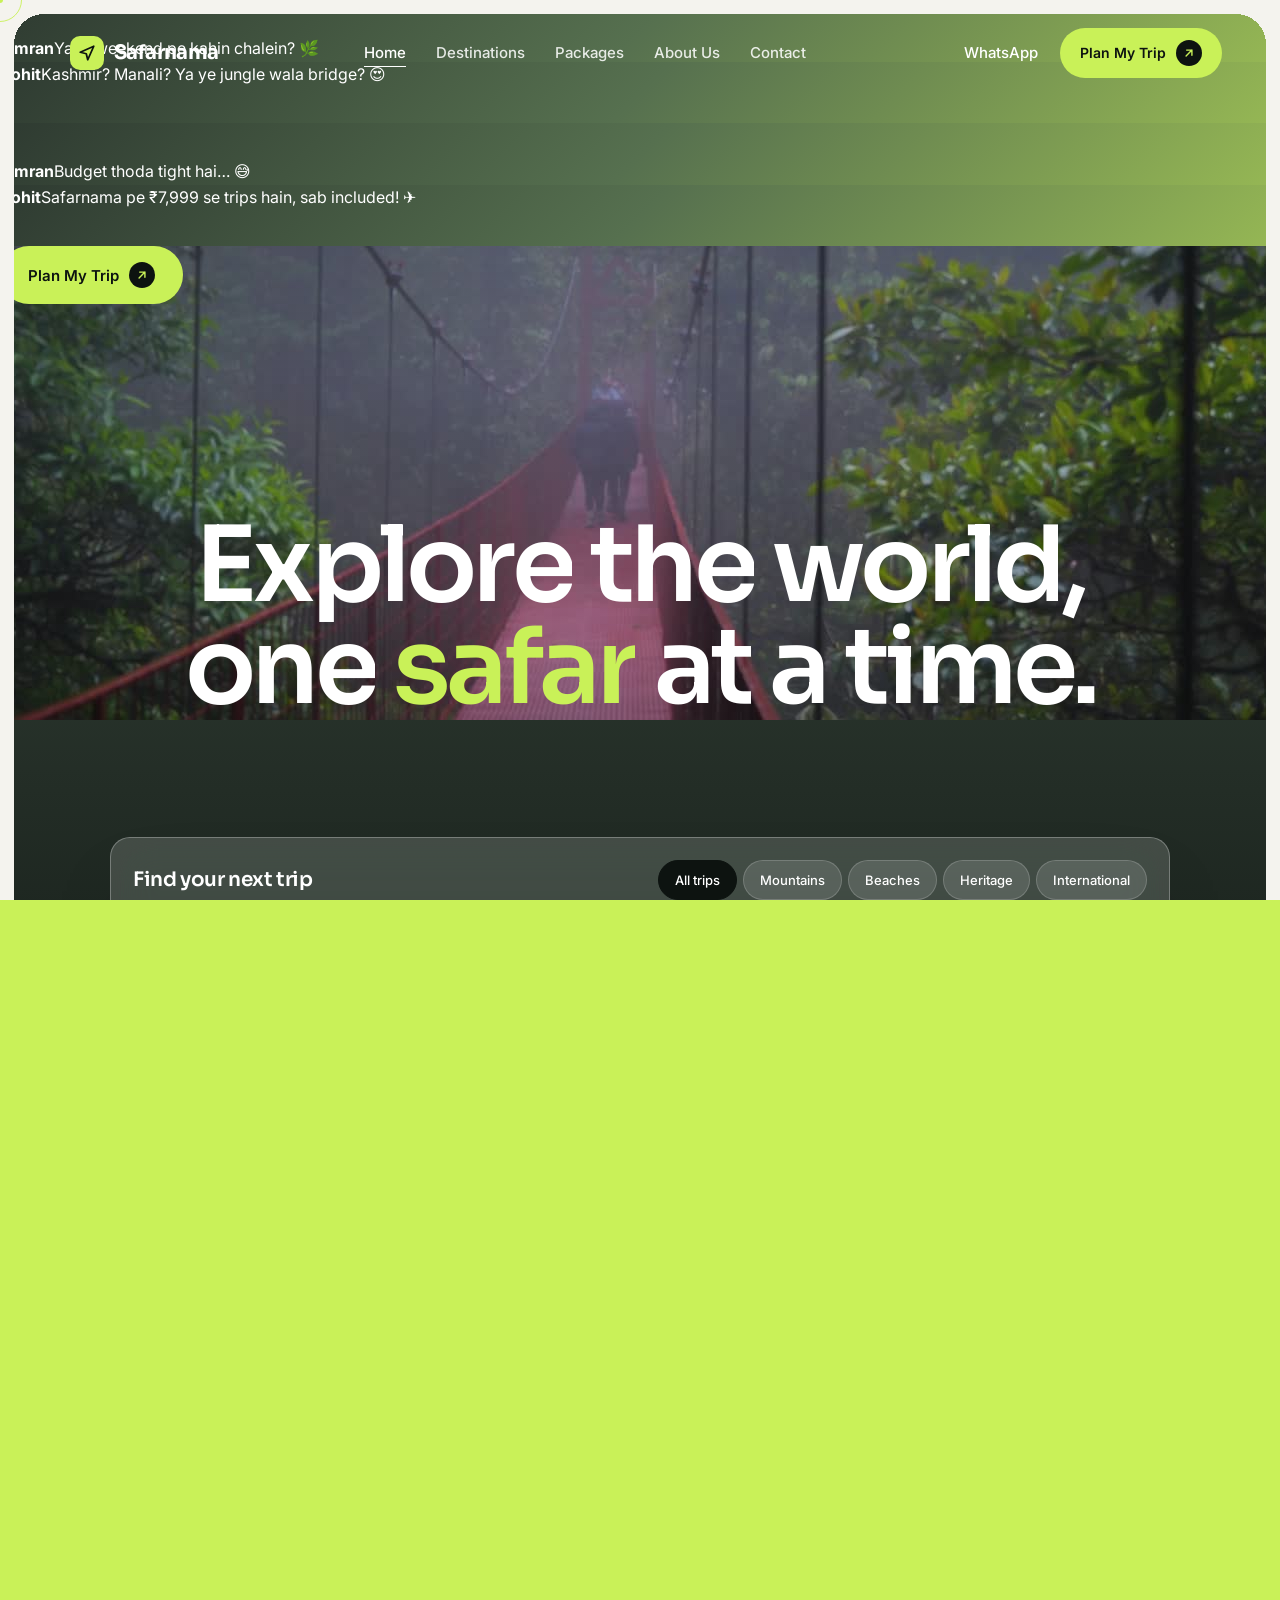
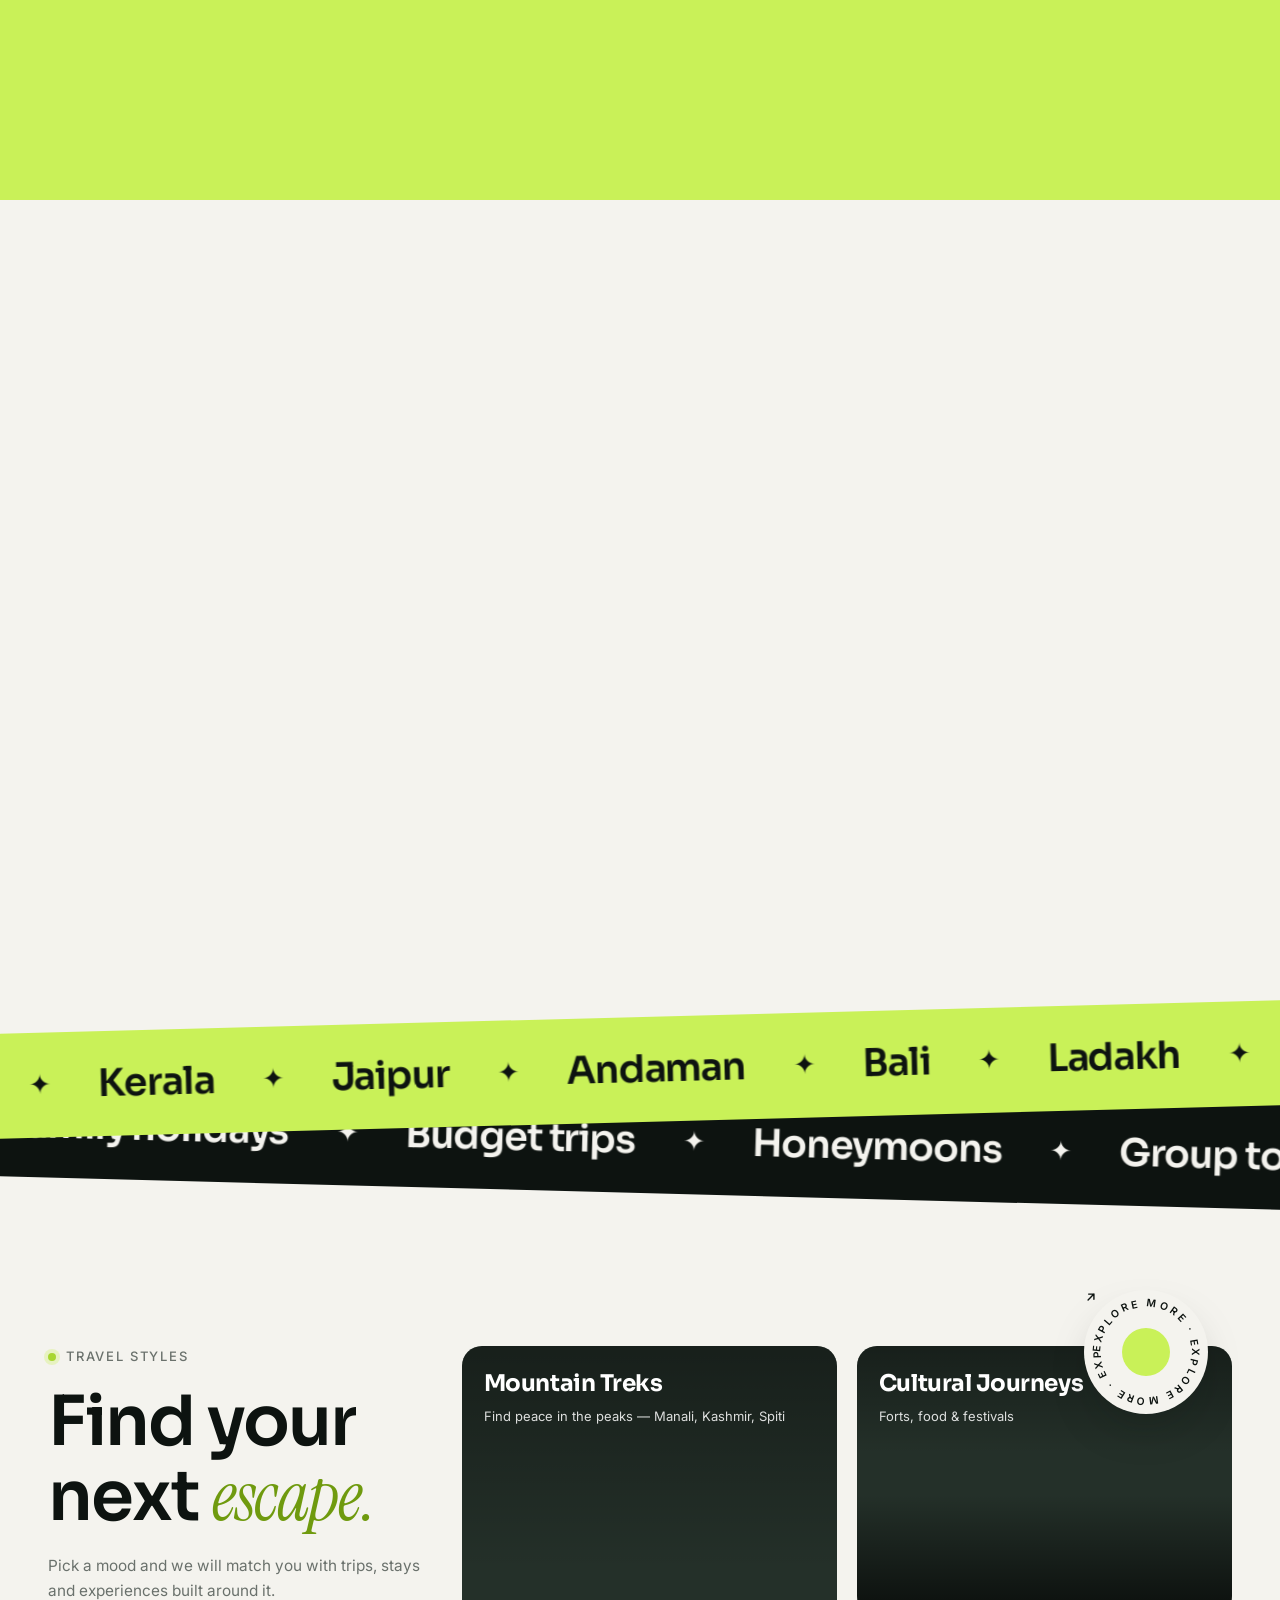
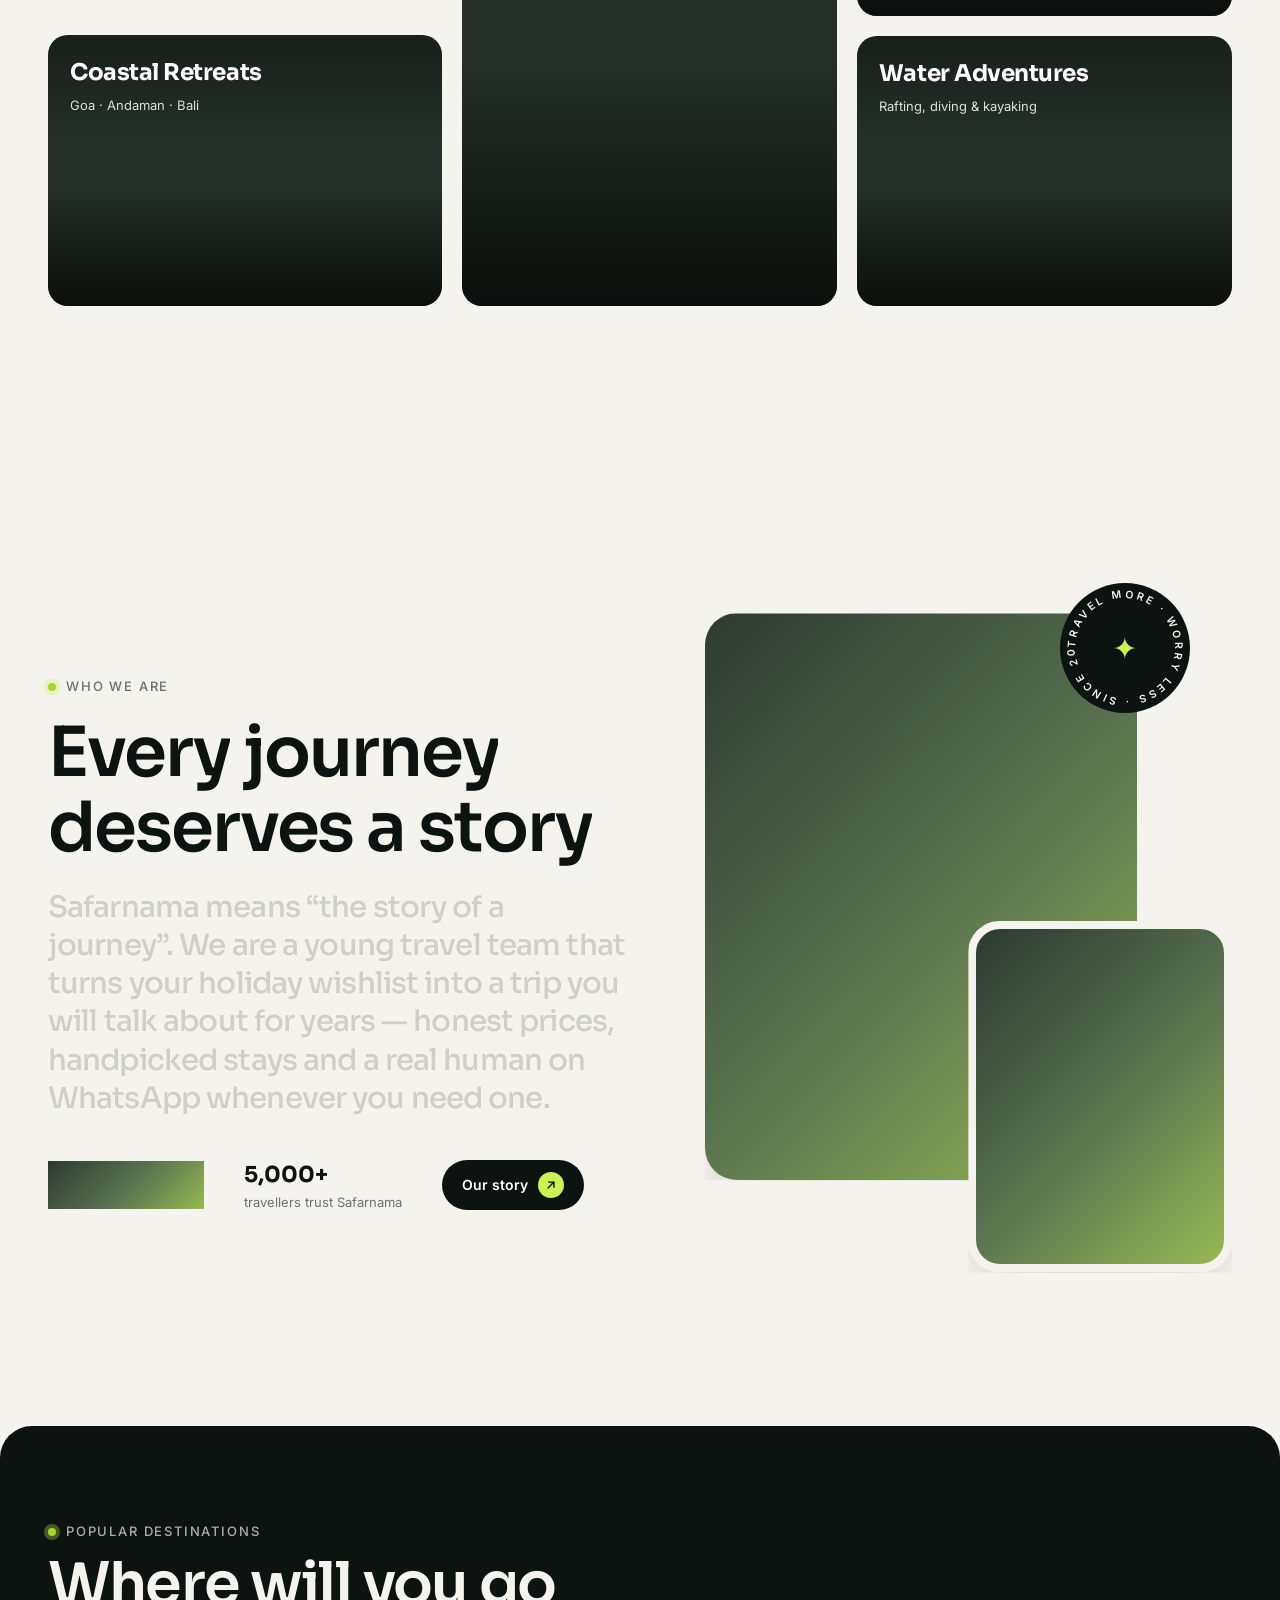
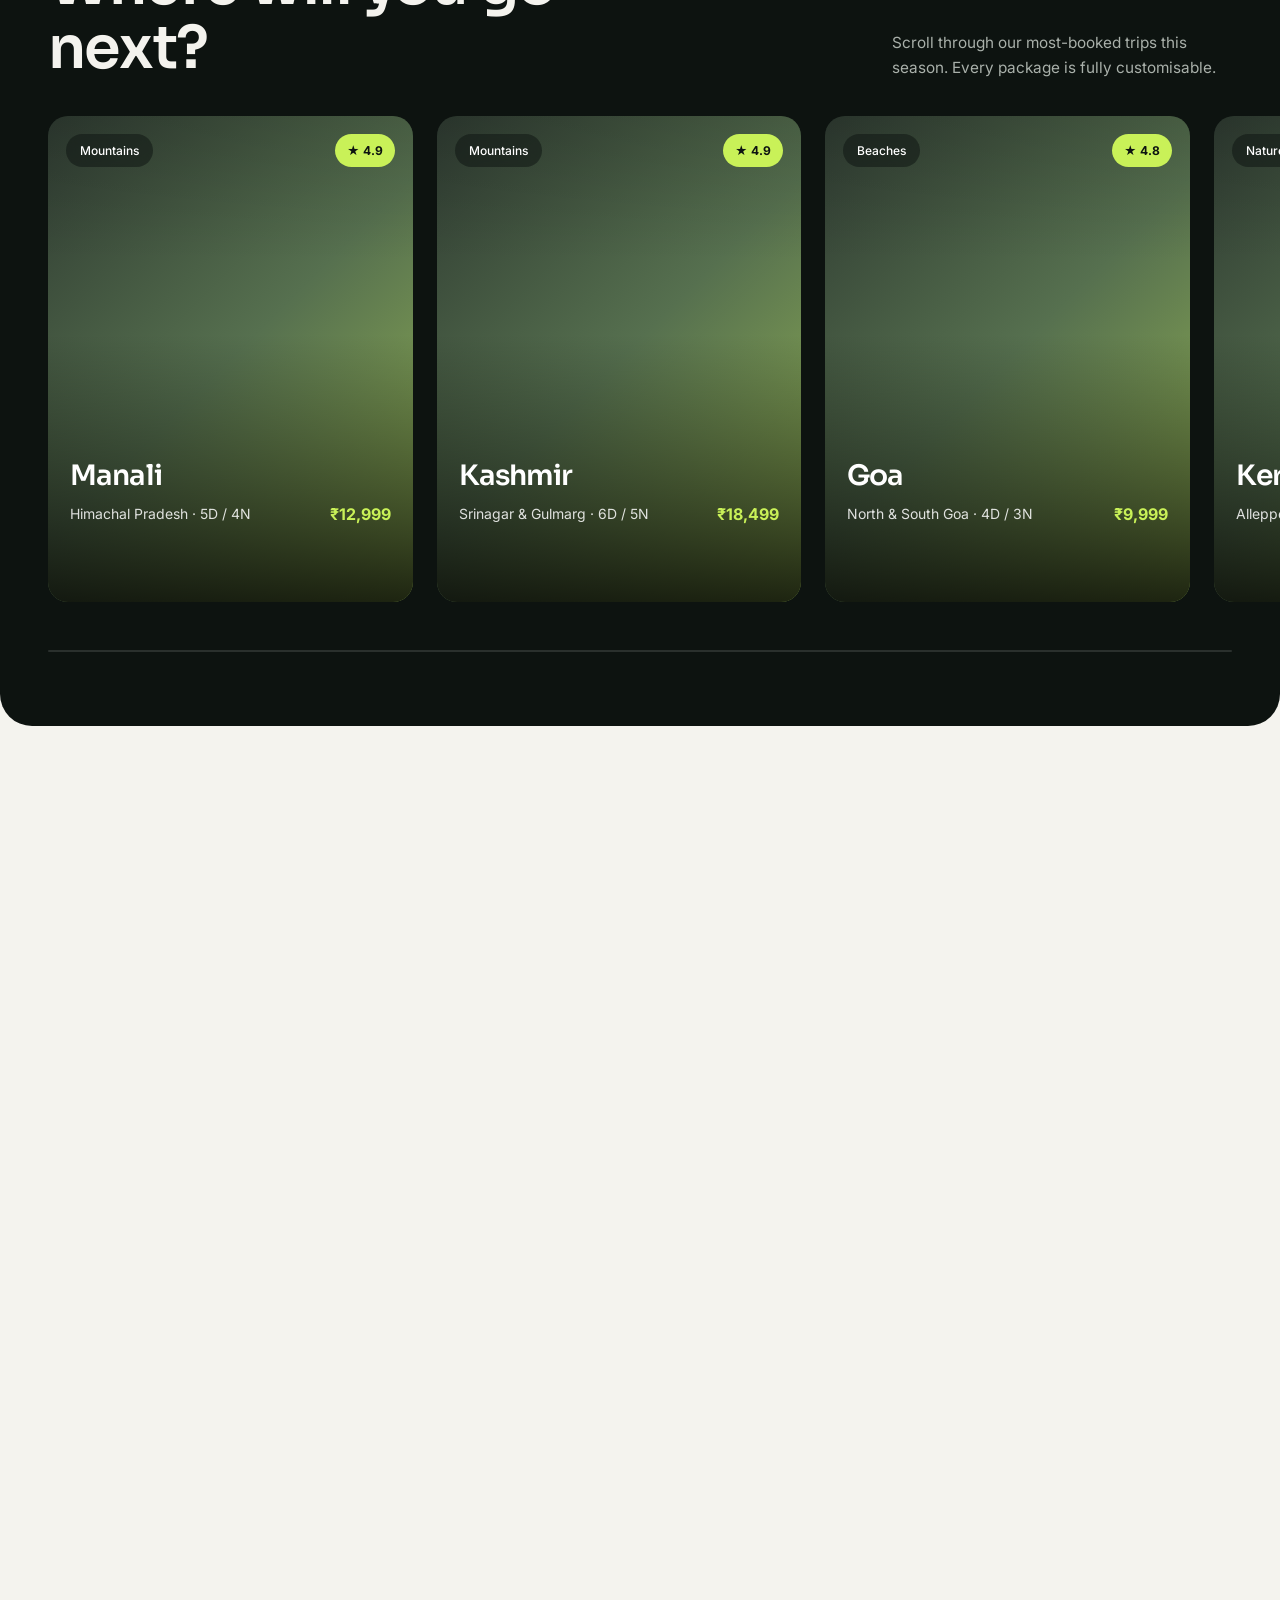
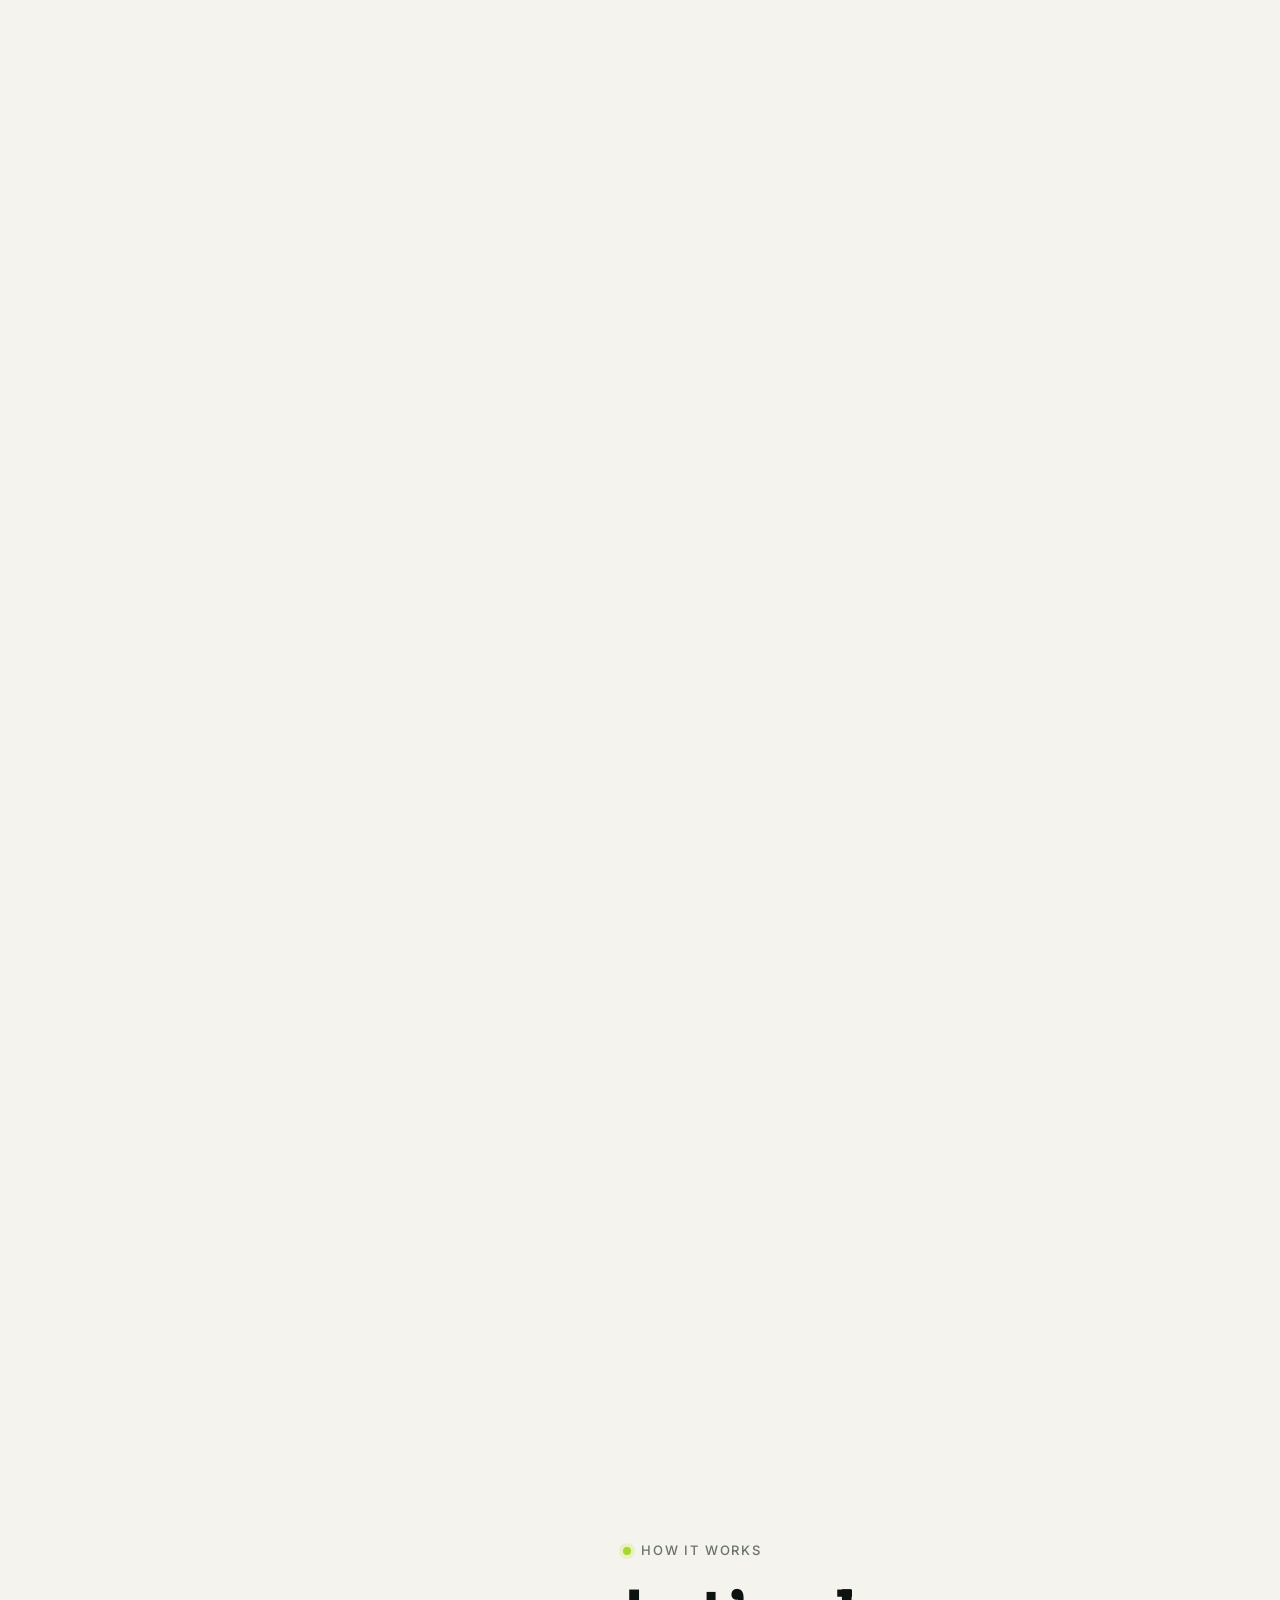
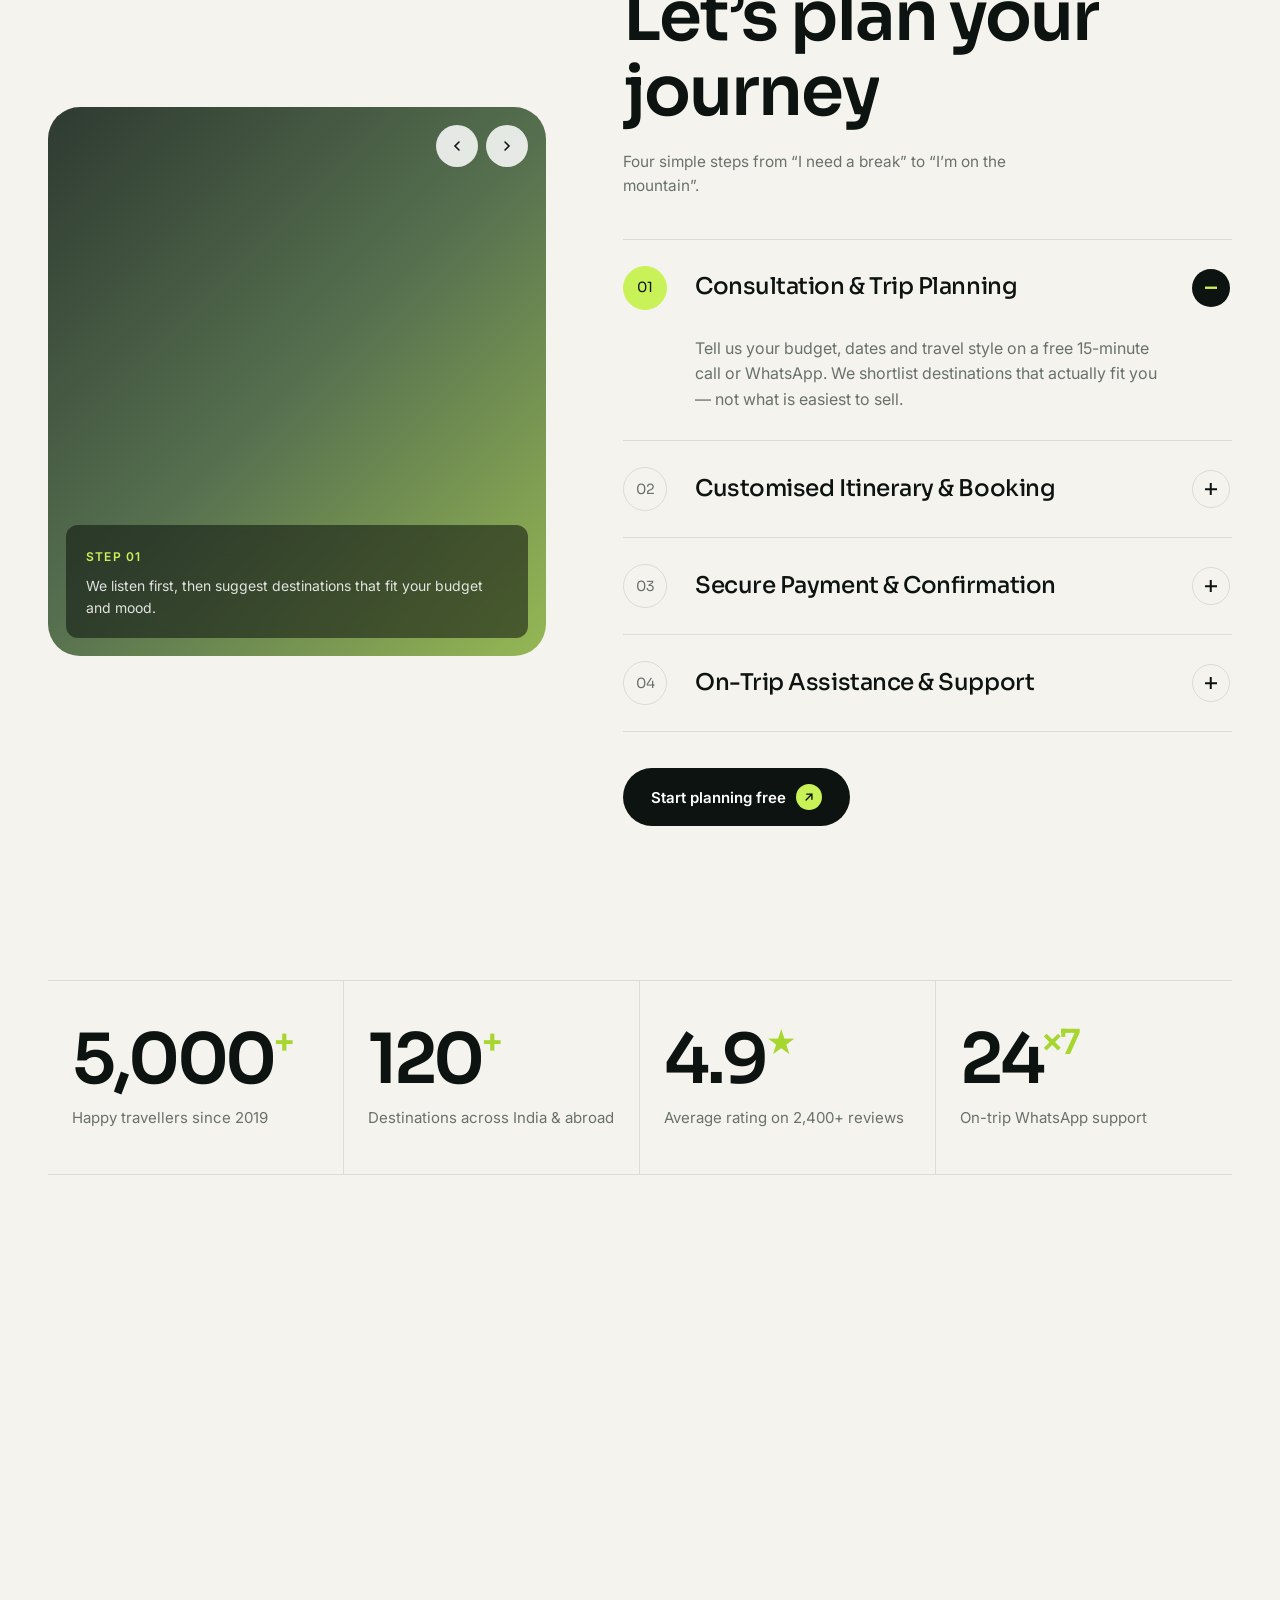
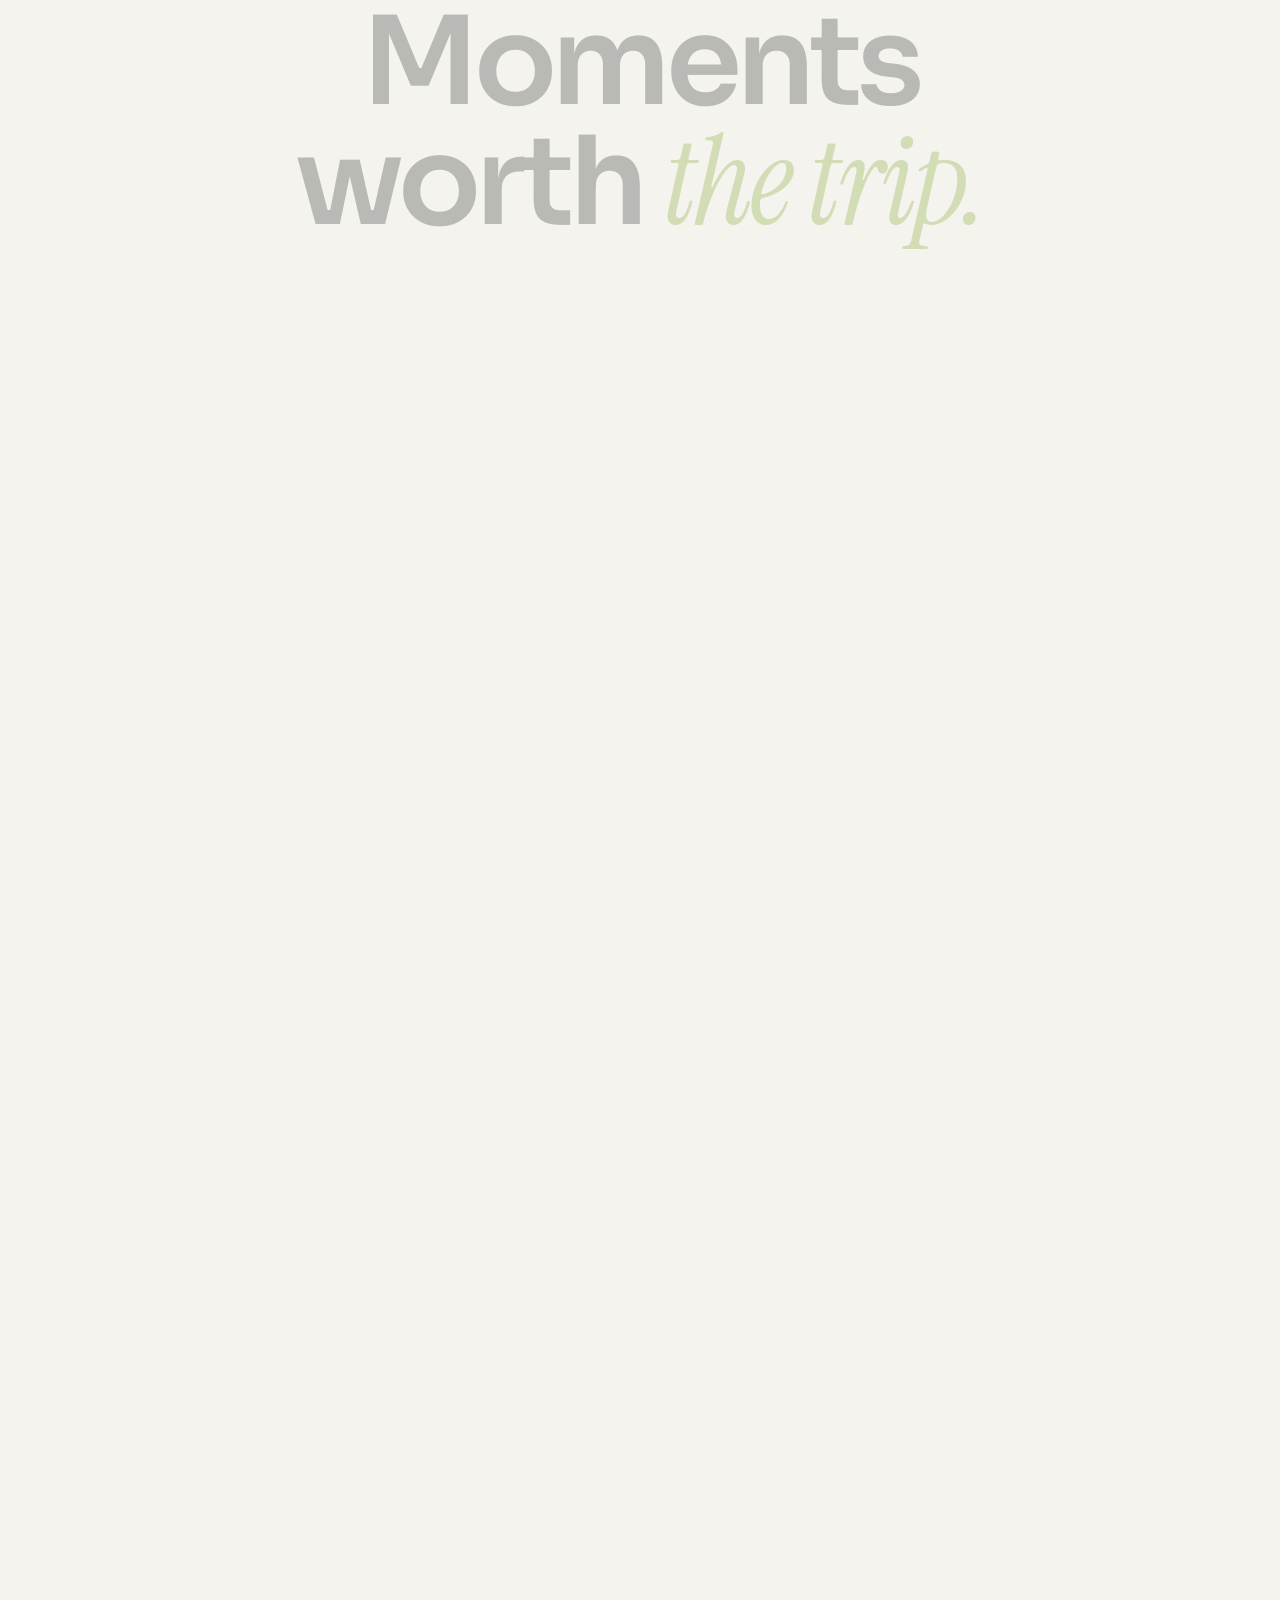
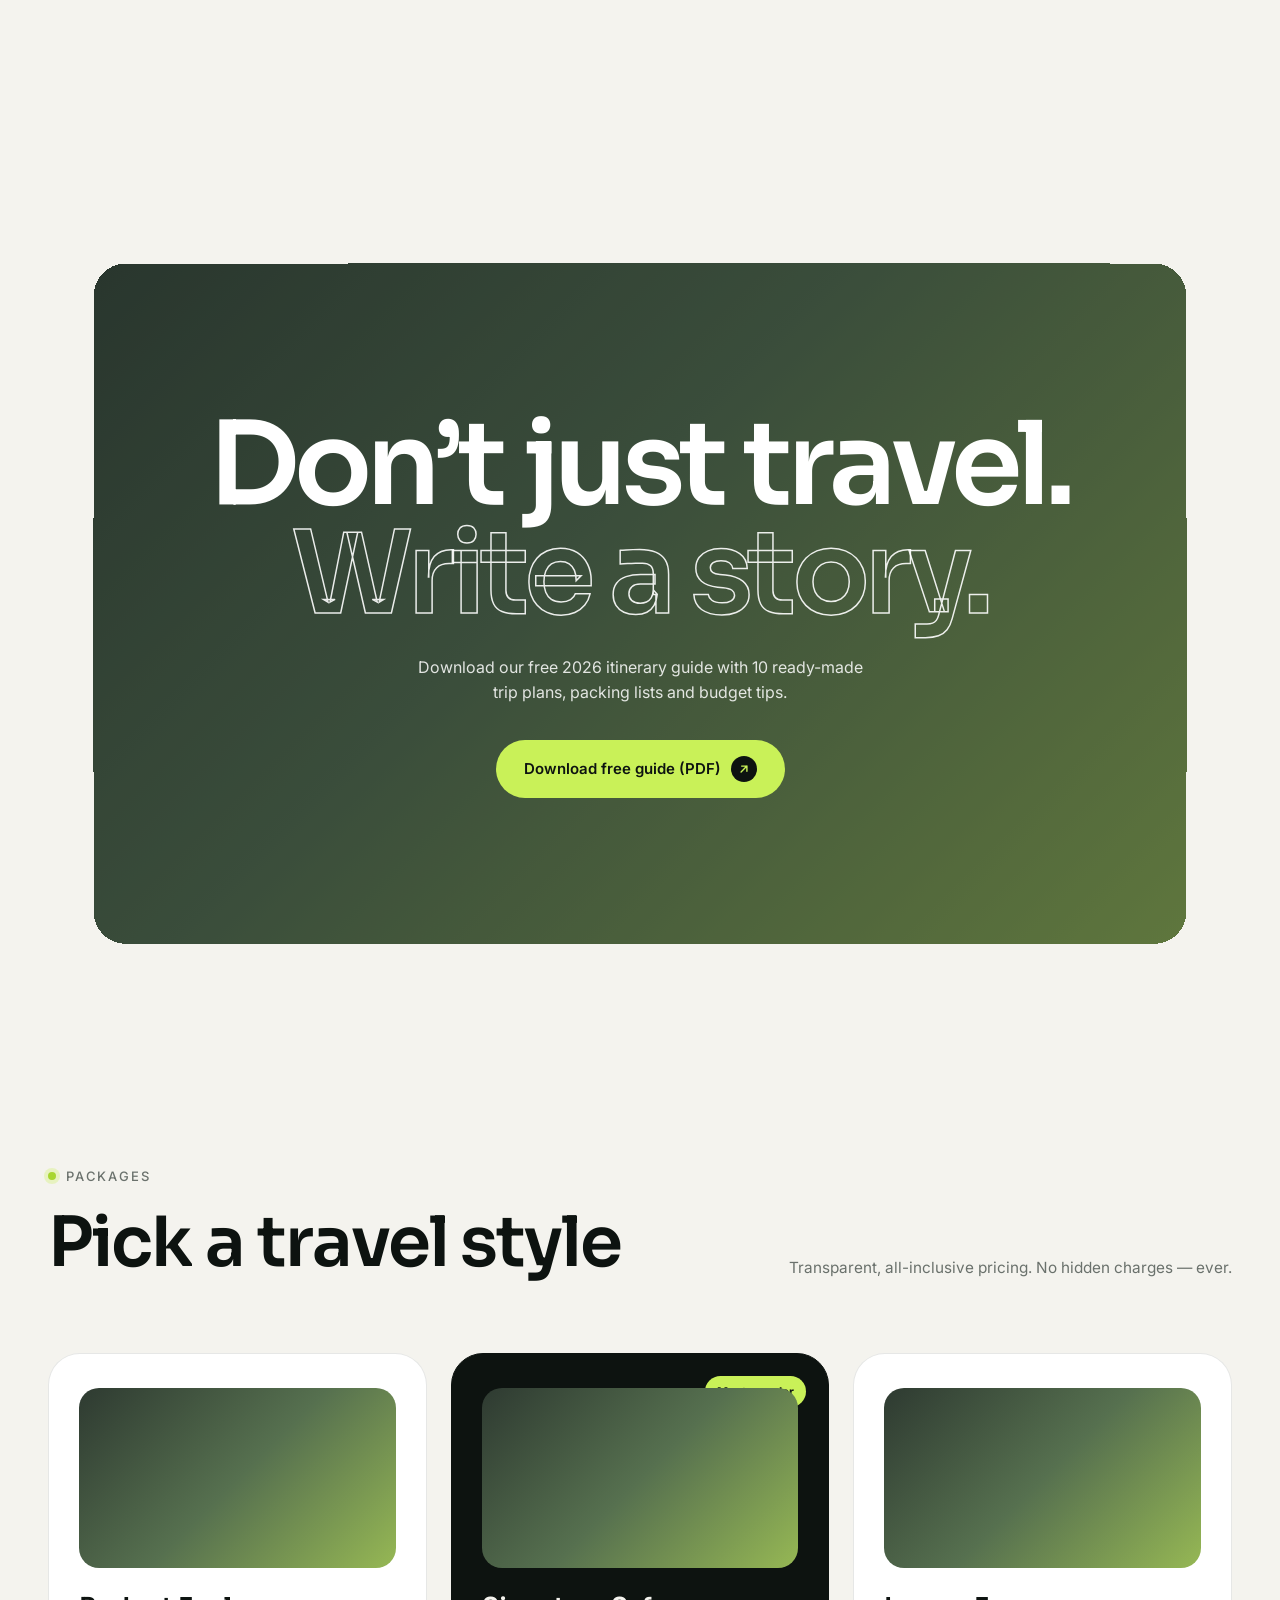
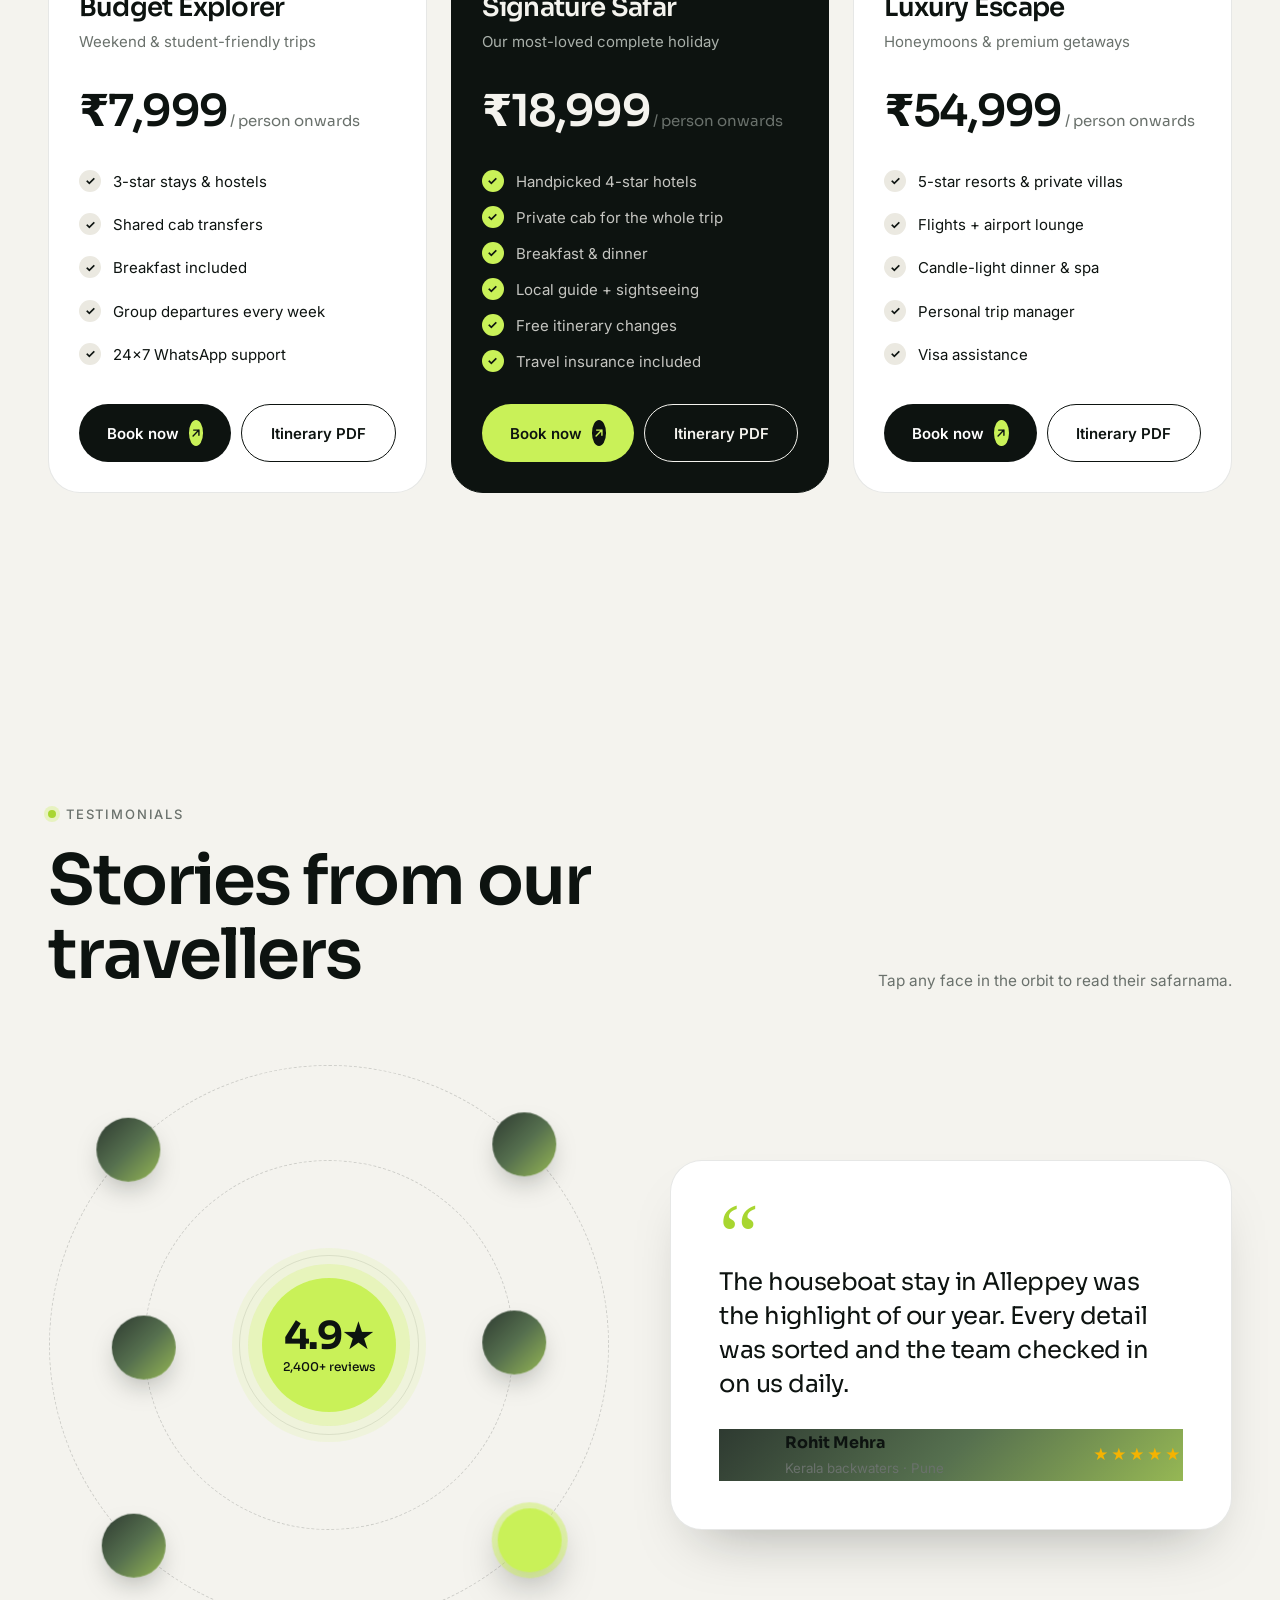
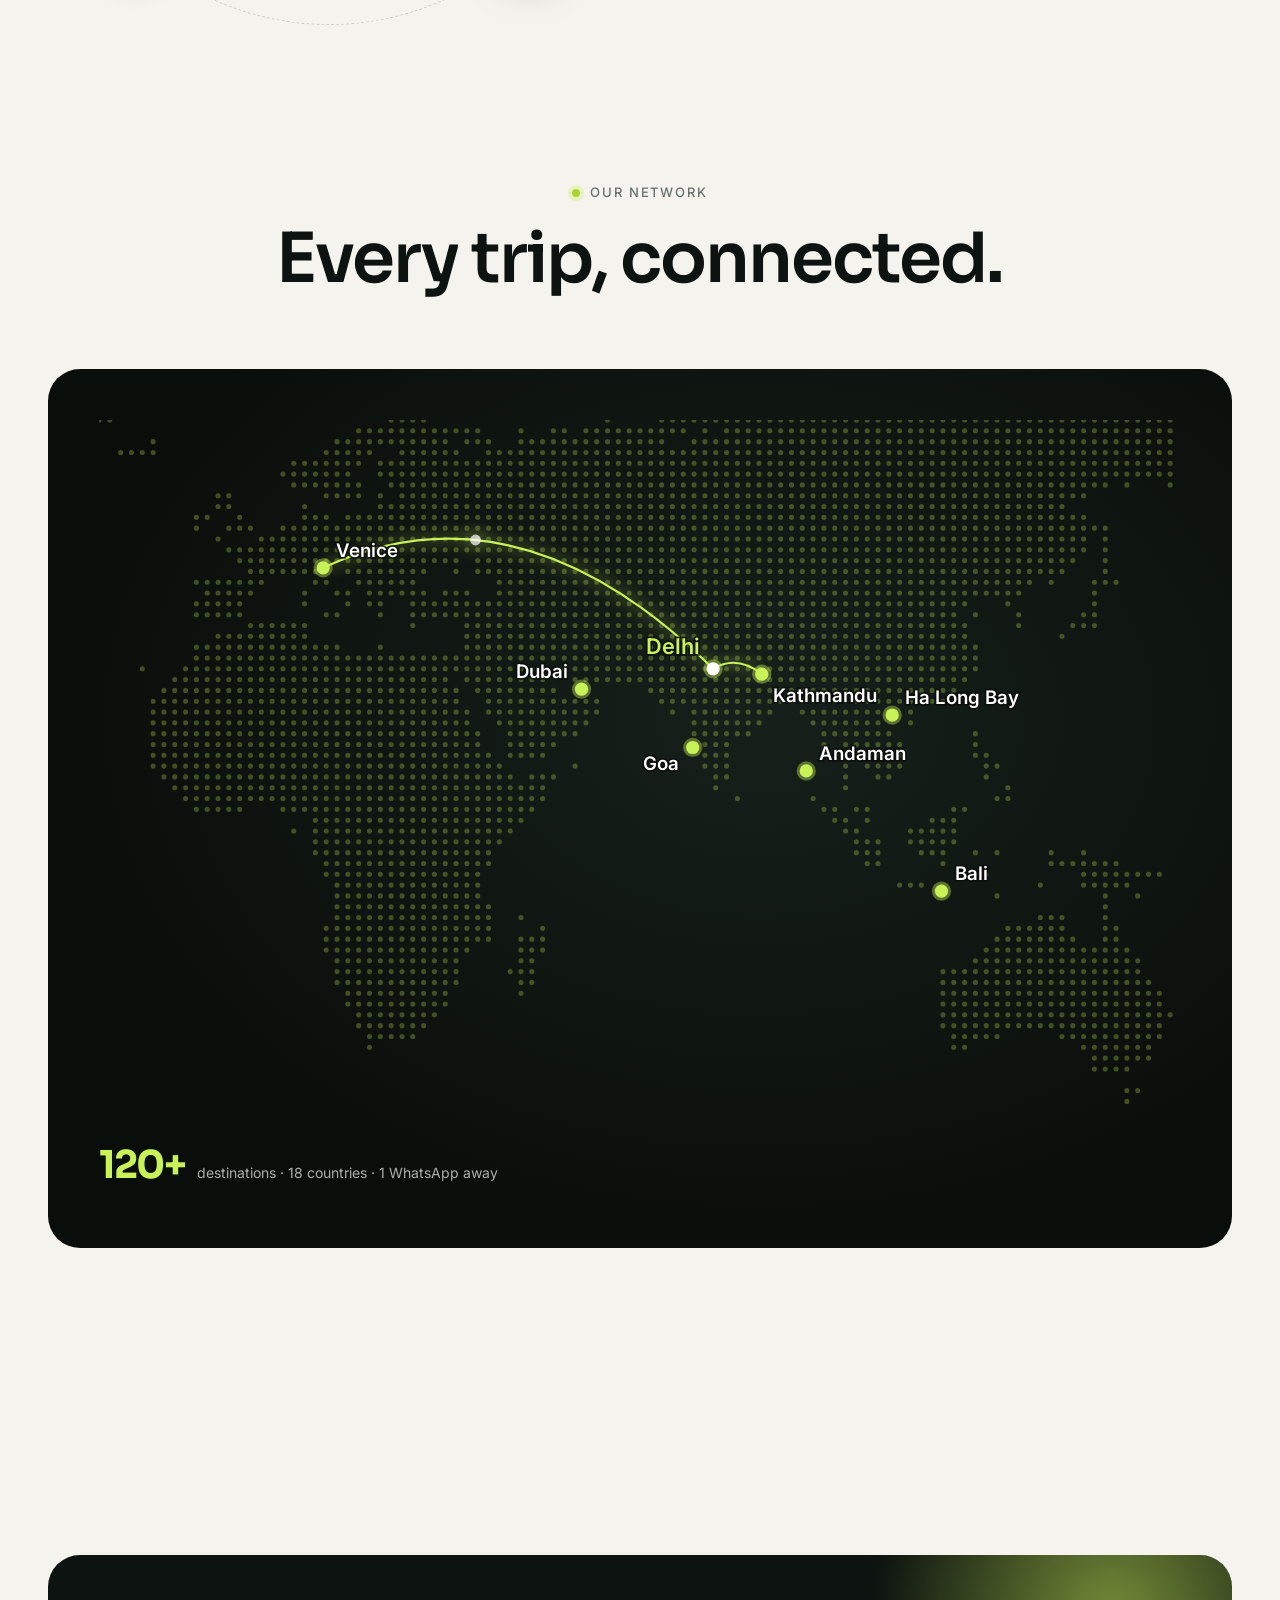
==== commit 76a27359: "Add files via upload" ====
--- a/index.html
+++ b/index.html
@@ -27,7 +27,7 @@
   <link rel="preconnect" href="https://fonts.googleapis.com">
   <link rel="preconnect" href="https://fonts.gstatic.com" crossorigin>
   <link href="https://fonts.googleapis.com/css2?family=Instrument+Serif:ital@0;1&family=Inter:wght@400;500;600;700&family=Sora:wght@300;400;500;600;700&display=swap" rel="stylesheet">
-  <link rel="stylesheet" href="css/style.css?v=11">
+  <link rel="stylesheet" href="css/style.css?v=12">
   <script>try{if(sessionStorage.getItem('safar_seen'))document.documentElement.classList.add('seen')}catch(e){}</script>
   <script src="js/analytics.js?v=7"></script>
   <script type="application/ld+json">{"@context": "https://schema.org", "@type": "TravelAgency", "name": "Safarnama Travels", "url": "https://ashmoil.github.io/safarnama-travel/", "logo": "https://ashmoil.github.io/safarnama-travel/assets/favicon.svg", "image": "https://images.unsplash.com/photo-1470071459604-3b5ec3a7fe05?auto=format&fit=crop&w=1600&q=75", "description": "Safarnama plans personalised, hassle-free holidays across India and abroad — mountains, beaches, heritage and international trips.", "priceRange": "₹₹", "address": {"@type": "PostalAddress", "addressLocality": "Phagwara", "addressRegion": "Punjab", "postalCode": "144411", "addressCountry": "IN"}, "areaServed": "IN"}</script>
@@ -66,8 +66,15 @@
 
   <main id="main">
     <section class="hero hero--zoom" aria-labelledby="hero-title">
-      <div class="hero__media"><img src="https://images.unsplash.com/photo-1699694927495-4b8da5df6ce5?auto=format&fit=crop&w=2200&q=75" alt="Misty rainforest with a waterfall in the distance" fetchpriority="high" width="2200" height="1467"></div>
-      <div class="hero__media hero__media--2" aria-hidden="true"><img src="https://images.unsplash.com/photo-1789758612870-35c6aa006542?auto=format&fit=crop&w=2200&q=75" alt="" width="2200" height="1467"></div>
+      <div class="hero__media"><video class="hero__video" autoplay muted loop playsinline preload="auto" poster="assets/video/hero-fog.jpg" aria-label="Travellers walking into the mist on a rainforest suspension bridge"><source src="assets/video/hero-fog.mp4" type="video/mp4"></video></div>
+      <div class="hero__media hero__media--2" aria-hidden="true"><video class="hero__video" muted loop playsinline preload="metadata" poster="assets/video/hero-clear.jpg"><source src="assets/video/hero-clear.mp4" type="video/mp4"></video></div>
+      <div class="hero-chat" aria-hidden="true">
+        <div class="chat chat--l"><img src="https://images.unsplash.com/photo-1438761681033-6461ffad8d80?auto=format&fit=crop&w=96&q=75&h=96" alt="" width="36" height="36"><p><b>Simran</b>Yaar, weekend pe kahin chalein? 🌿</p></div>
+        <div class="chat chat--r"><p><b>Rohit</b>Kashmir? Manali? Ya ye jungle wala bridge? 😍</p><img src="https://images.unsplash.com/photo-1507003211169-0a1dd7228f2d?auto=format&fit=crop&w=96&q=75&h=96" alt="" width="36" height="36"></div>
+        <div class="chat chat--l"><img src="https://images.unsplash.com/photo-1438761681033-6461ffad8d80?auto=format&fit=crop&w=96&q=75&h=96" alt="" width="36" height="36"><p><b>Simran</b>Budget thoda tight hai… 😅</p></div>
+        <div class="chat chat--r"><p><b>Rohit</b>Safarnama pe ₹7,999 se trips hain, sab included! ✈️</p><img src="https://images.unsplash.com/photo-1507003211169-0a1dd7228f2d?auto=format&fit=crop&w=96&q=75&h=96" alt="" width="36" height="36"></div>
+        <a href="contact.html" class="btn chat-cta" data-cta="hero_chat_plan">Plan My Trip <span class="arrow"><svg width="14" height="14" viewBox="0 0 24 24" fill="none" stroke="currentColor" stroke-width="2.4" stroke-linecap="round" stroke-linejoin="round" aria-hidden="true"><path d="M7 17 17 7M8 7h9v9"/></svg></span></a>
+      </div>
       <div class="hero__fog" aria-hidden="true"><i></i><i></i><i></i></div>
       <div class="container hero__content">
         <span class="pill" data-hero-item><b>New</b> Travel more, worry less</span>
@@ -533,6 +540,6 @@
   <script src="js/vendor/gsap.min.js"></script>
   <script src="js/vendor/ScrollTrigger.min.js"></script>
   <script src="js/vendor/lenis.min.js"></script>
-  <script src="js/main.js?v=9"></script>
+  <script src="js/main.js?v=12"></script>
 </body>
 </html>
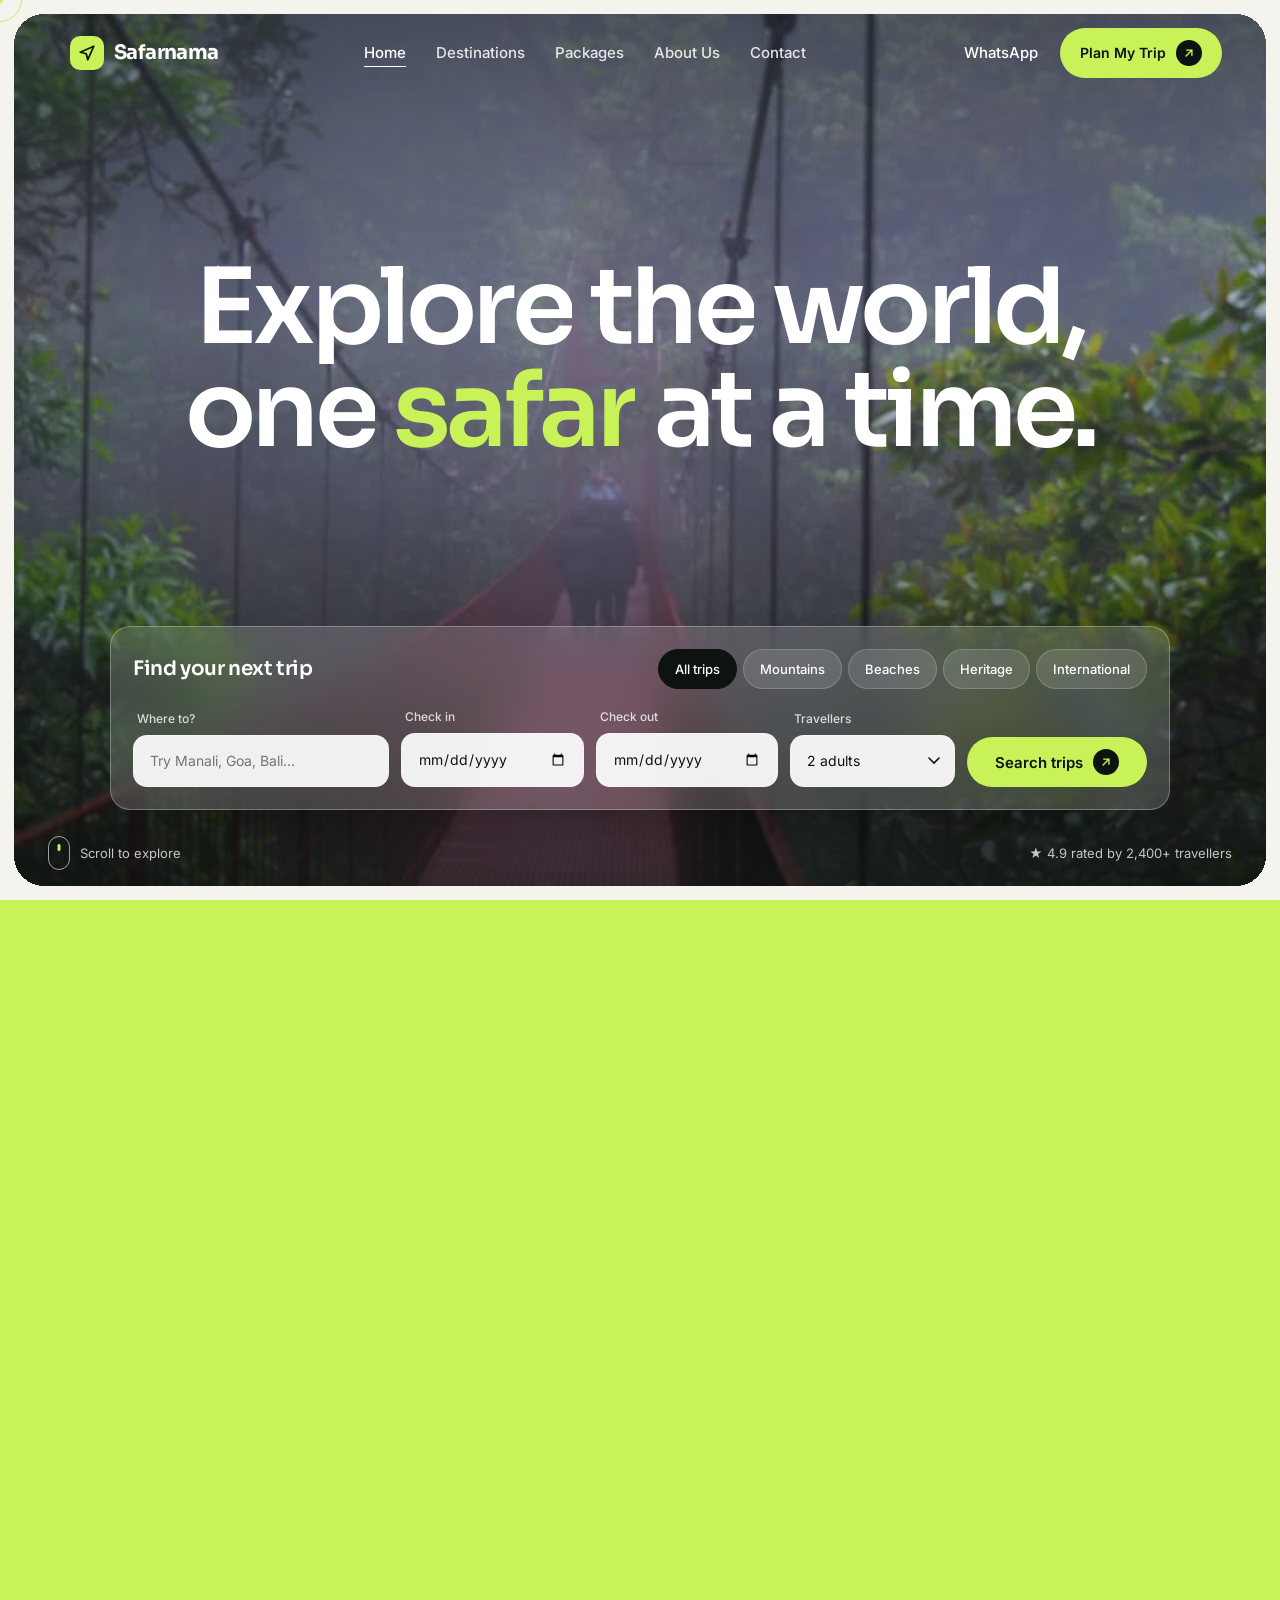
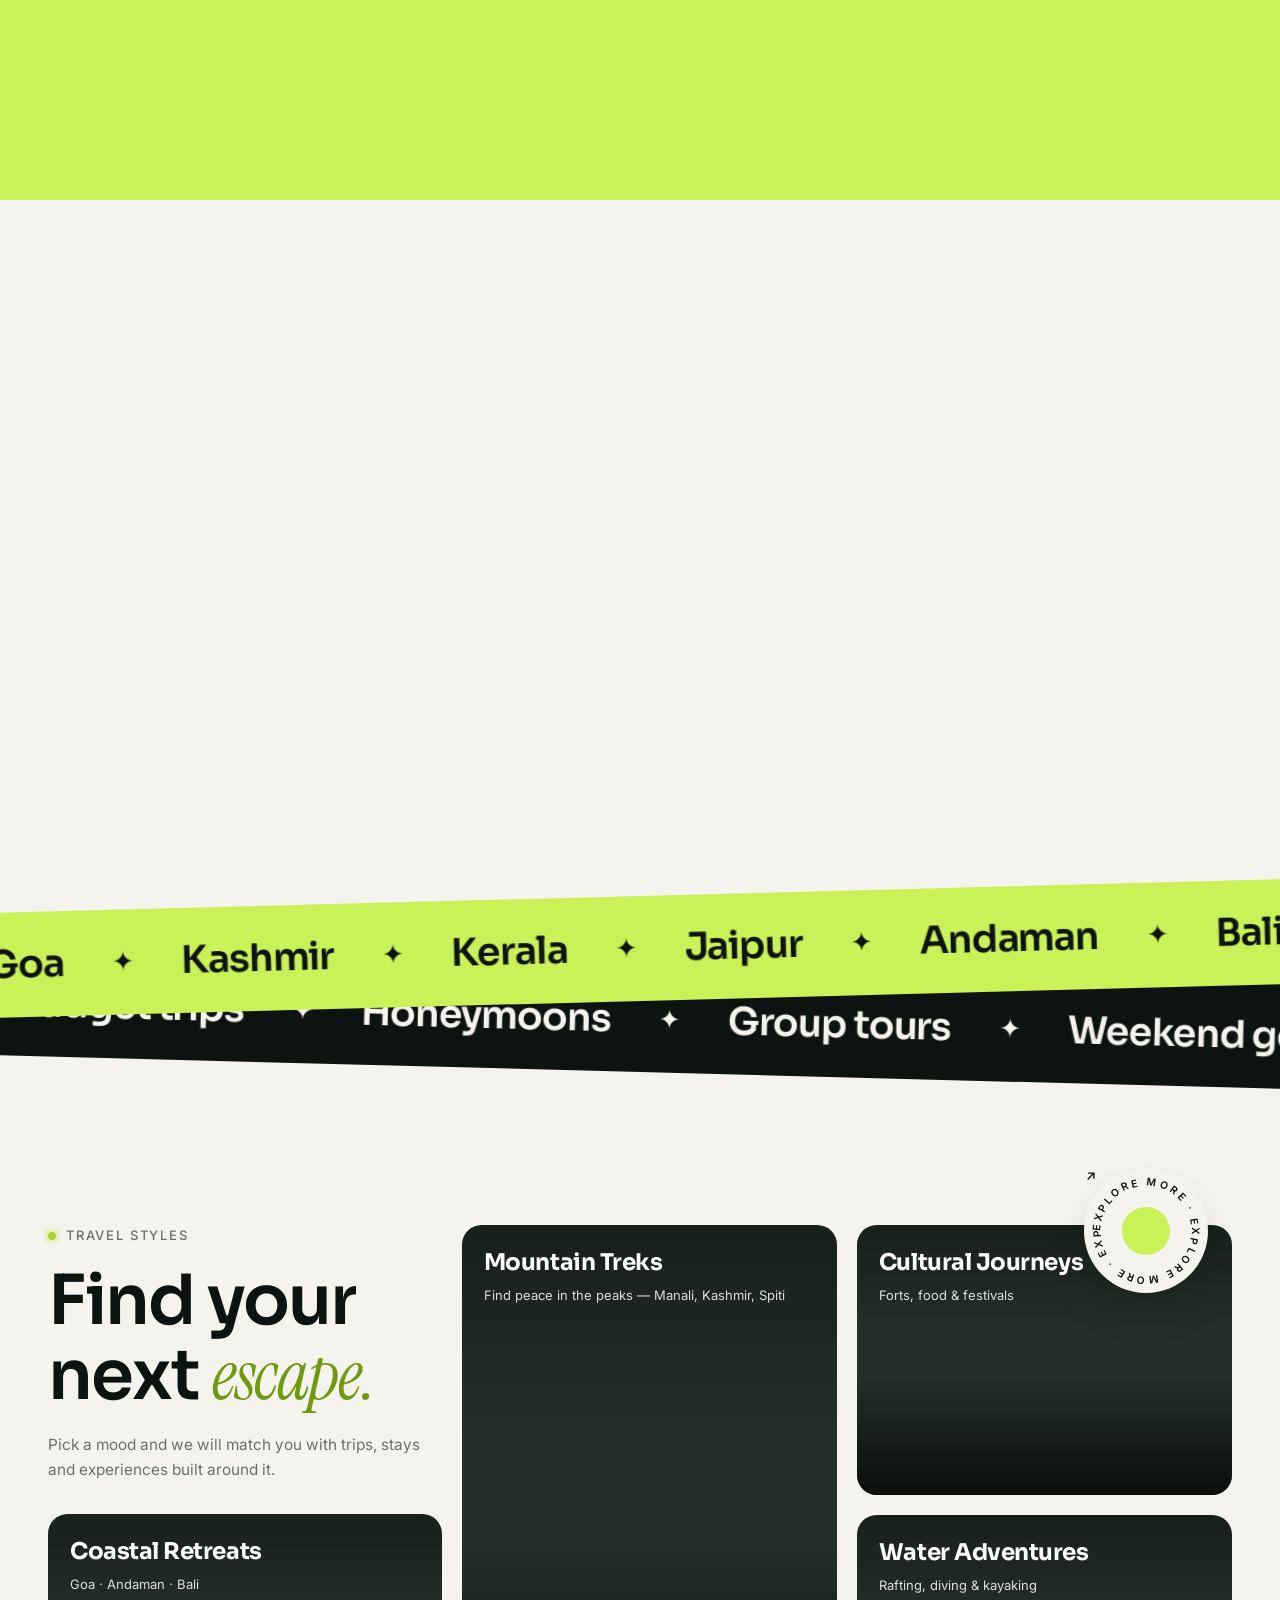
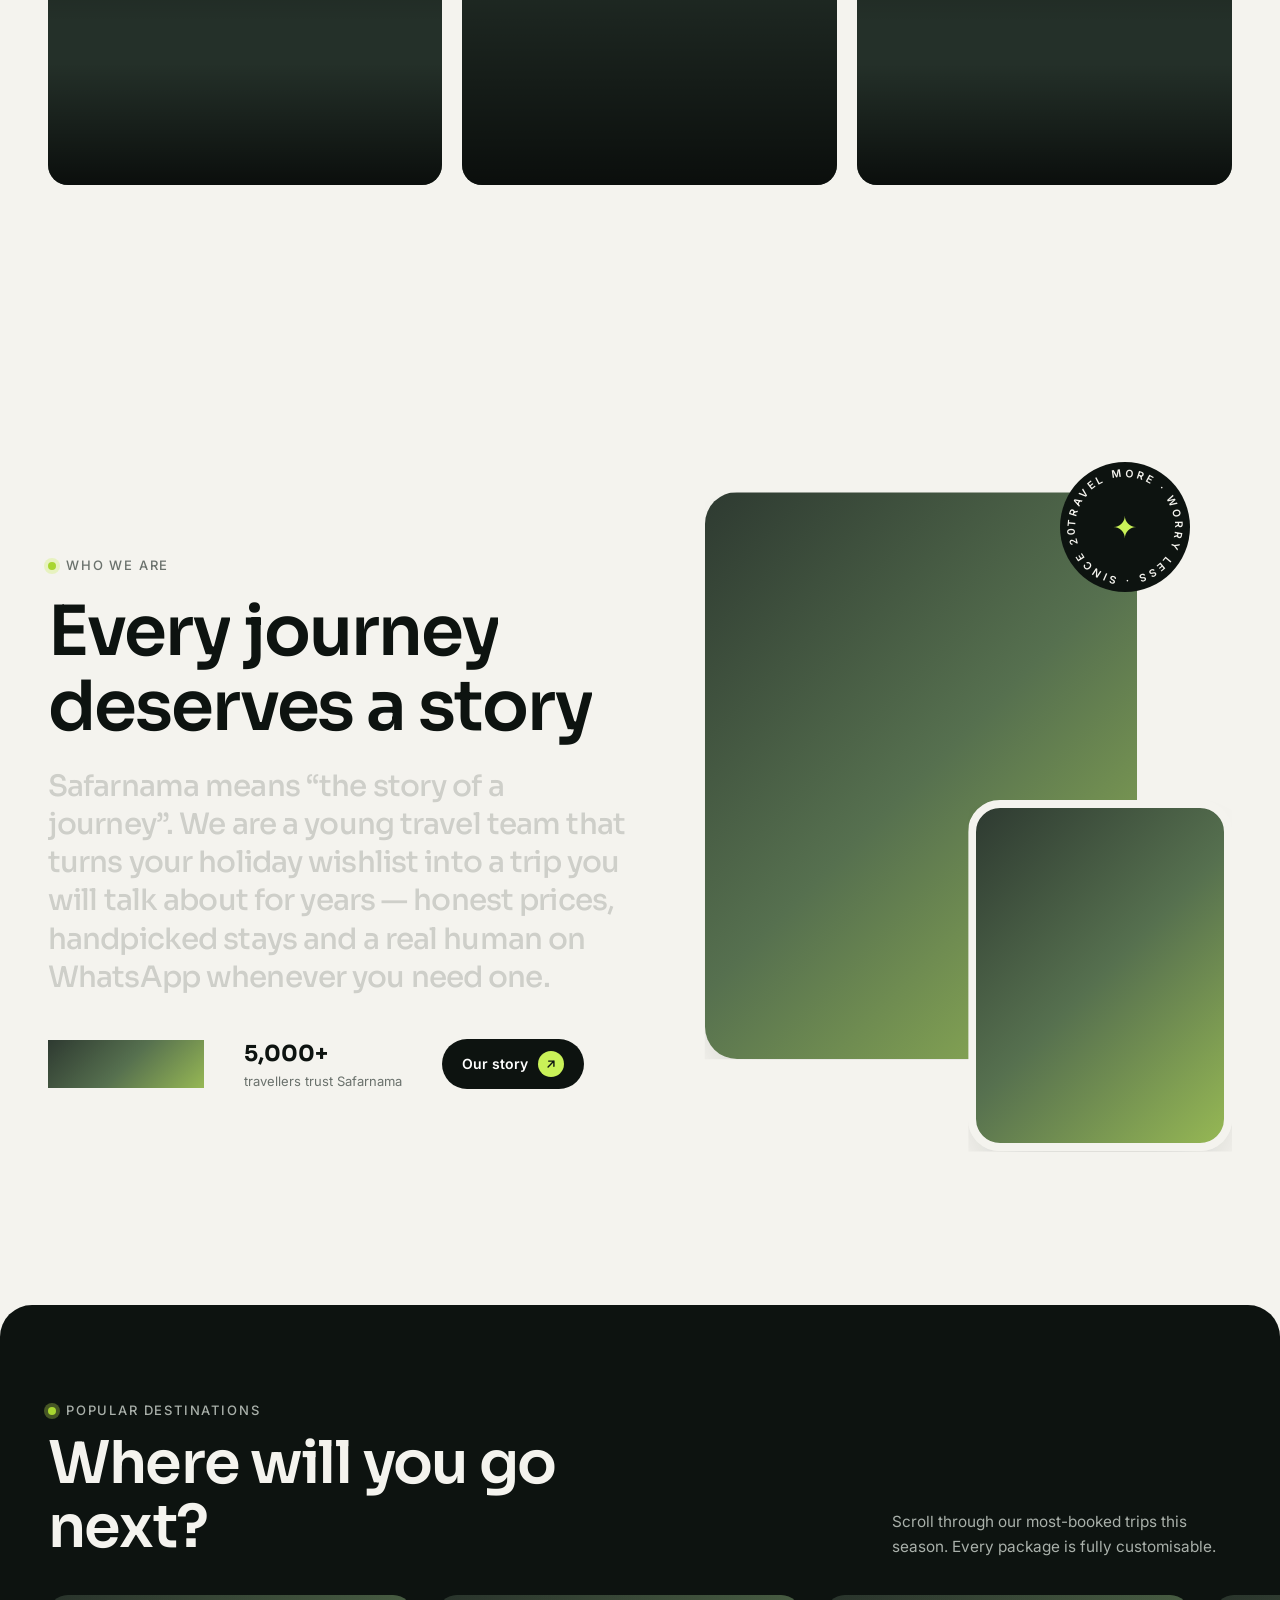
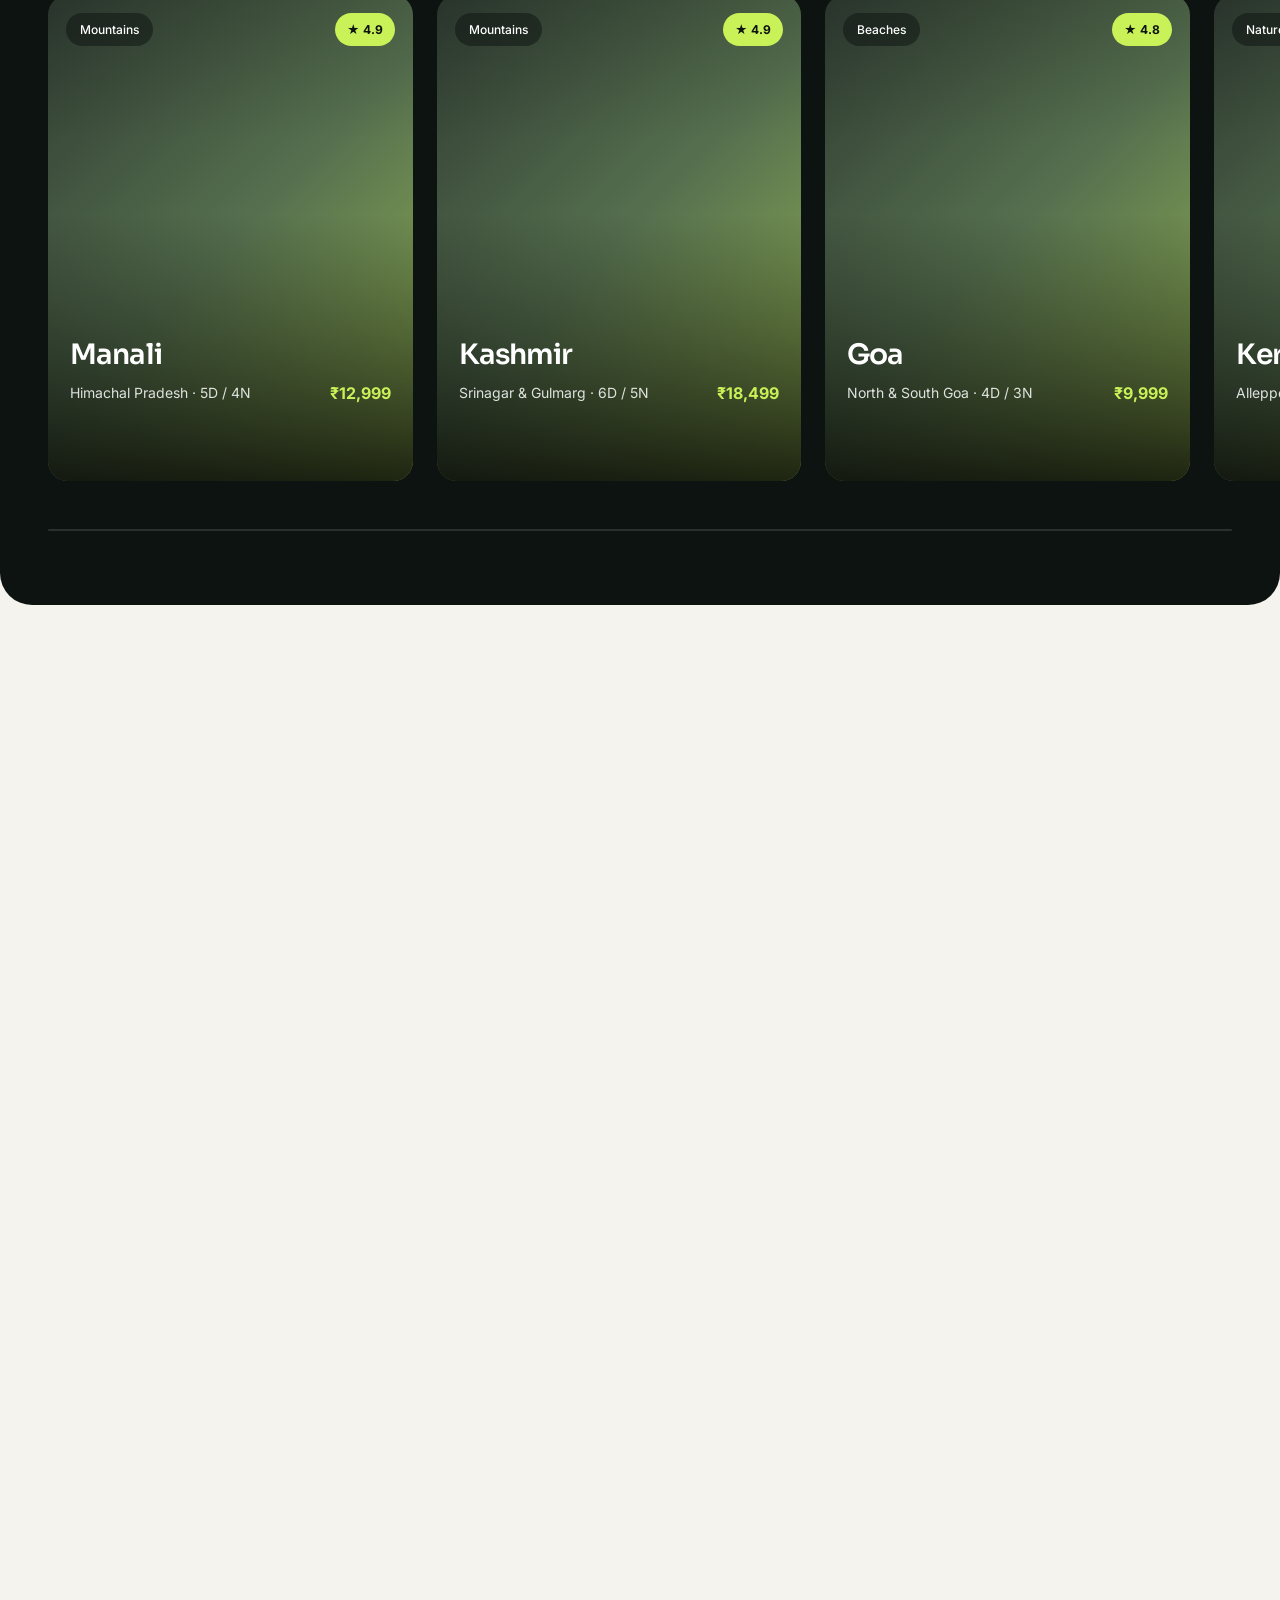
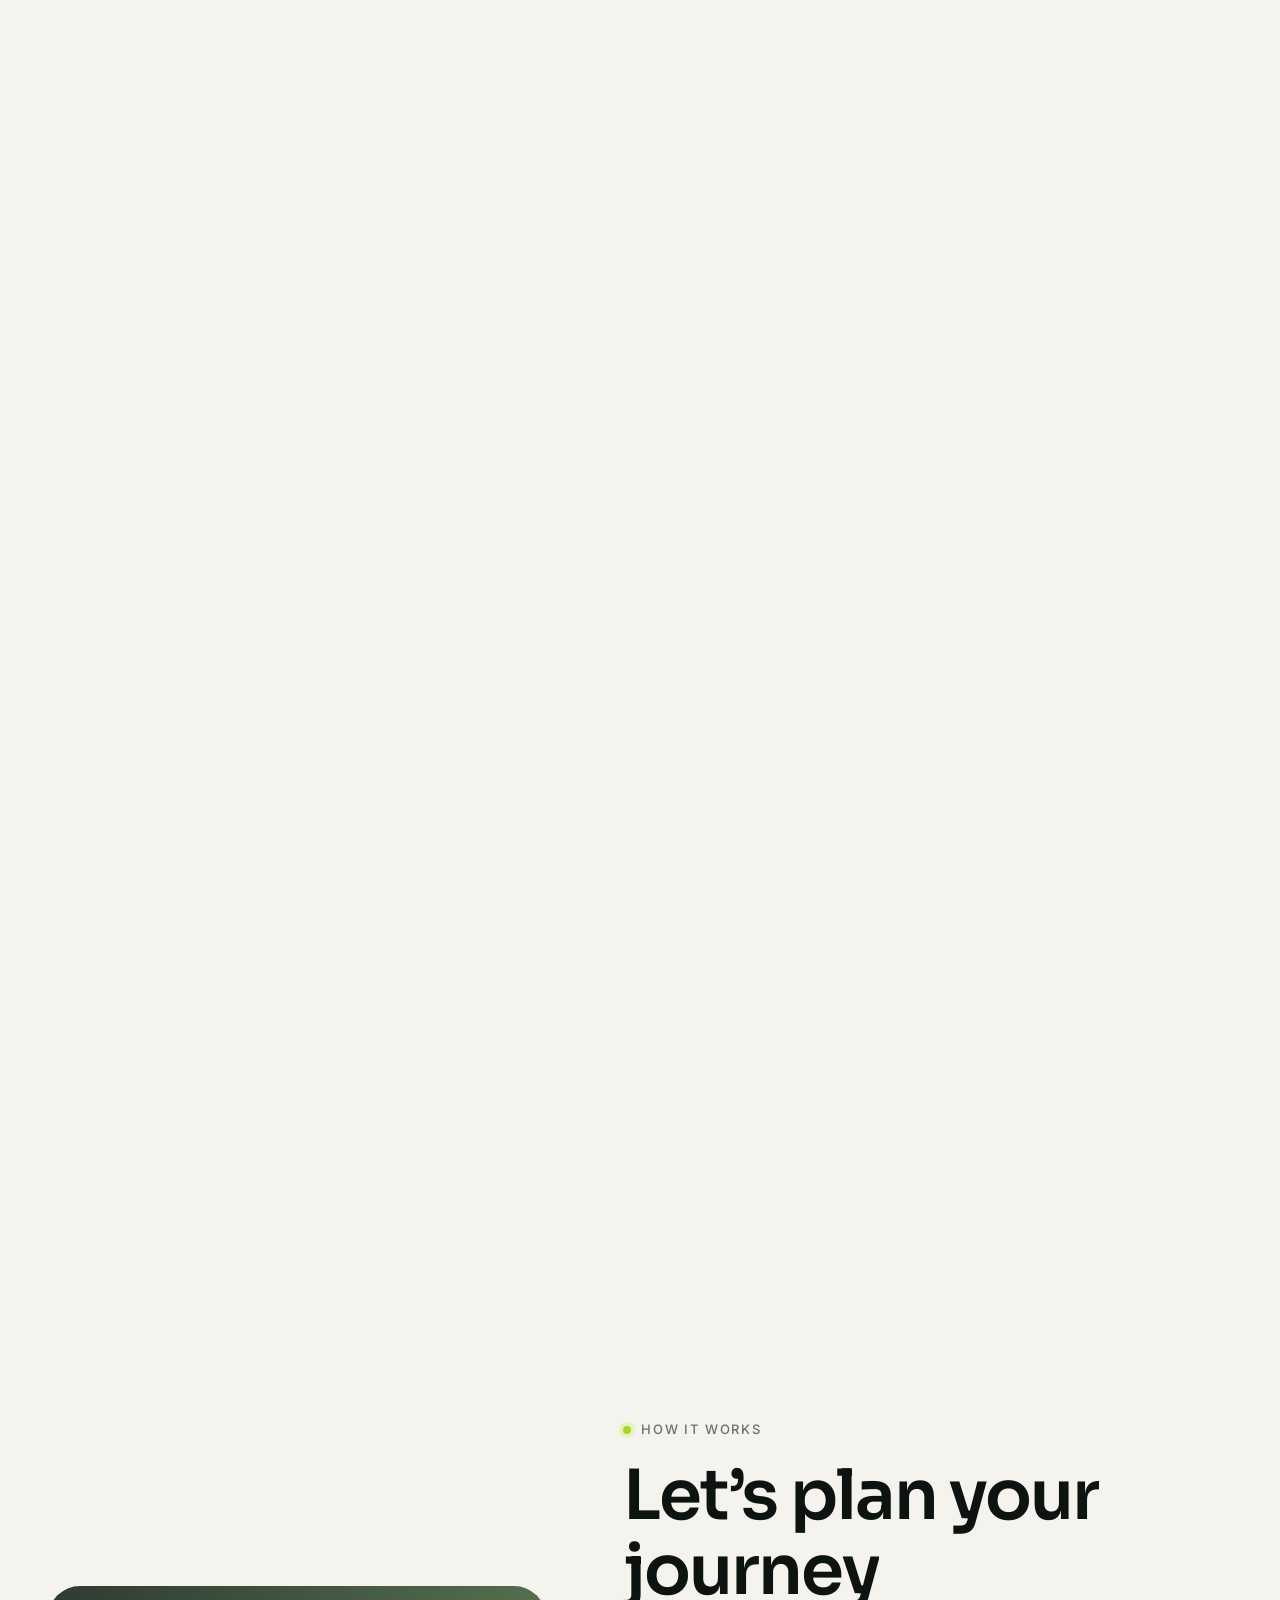
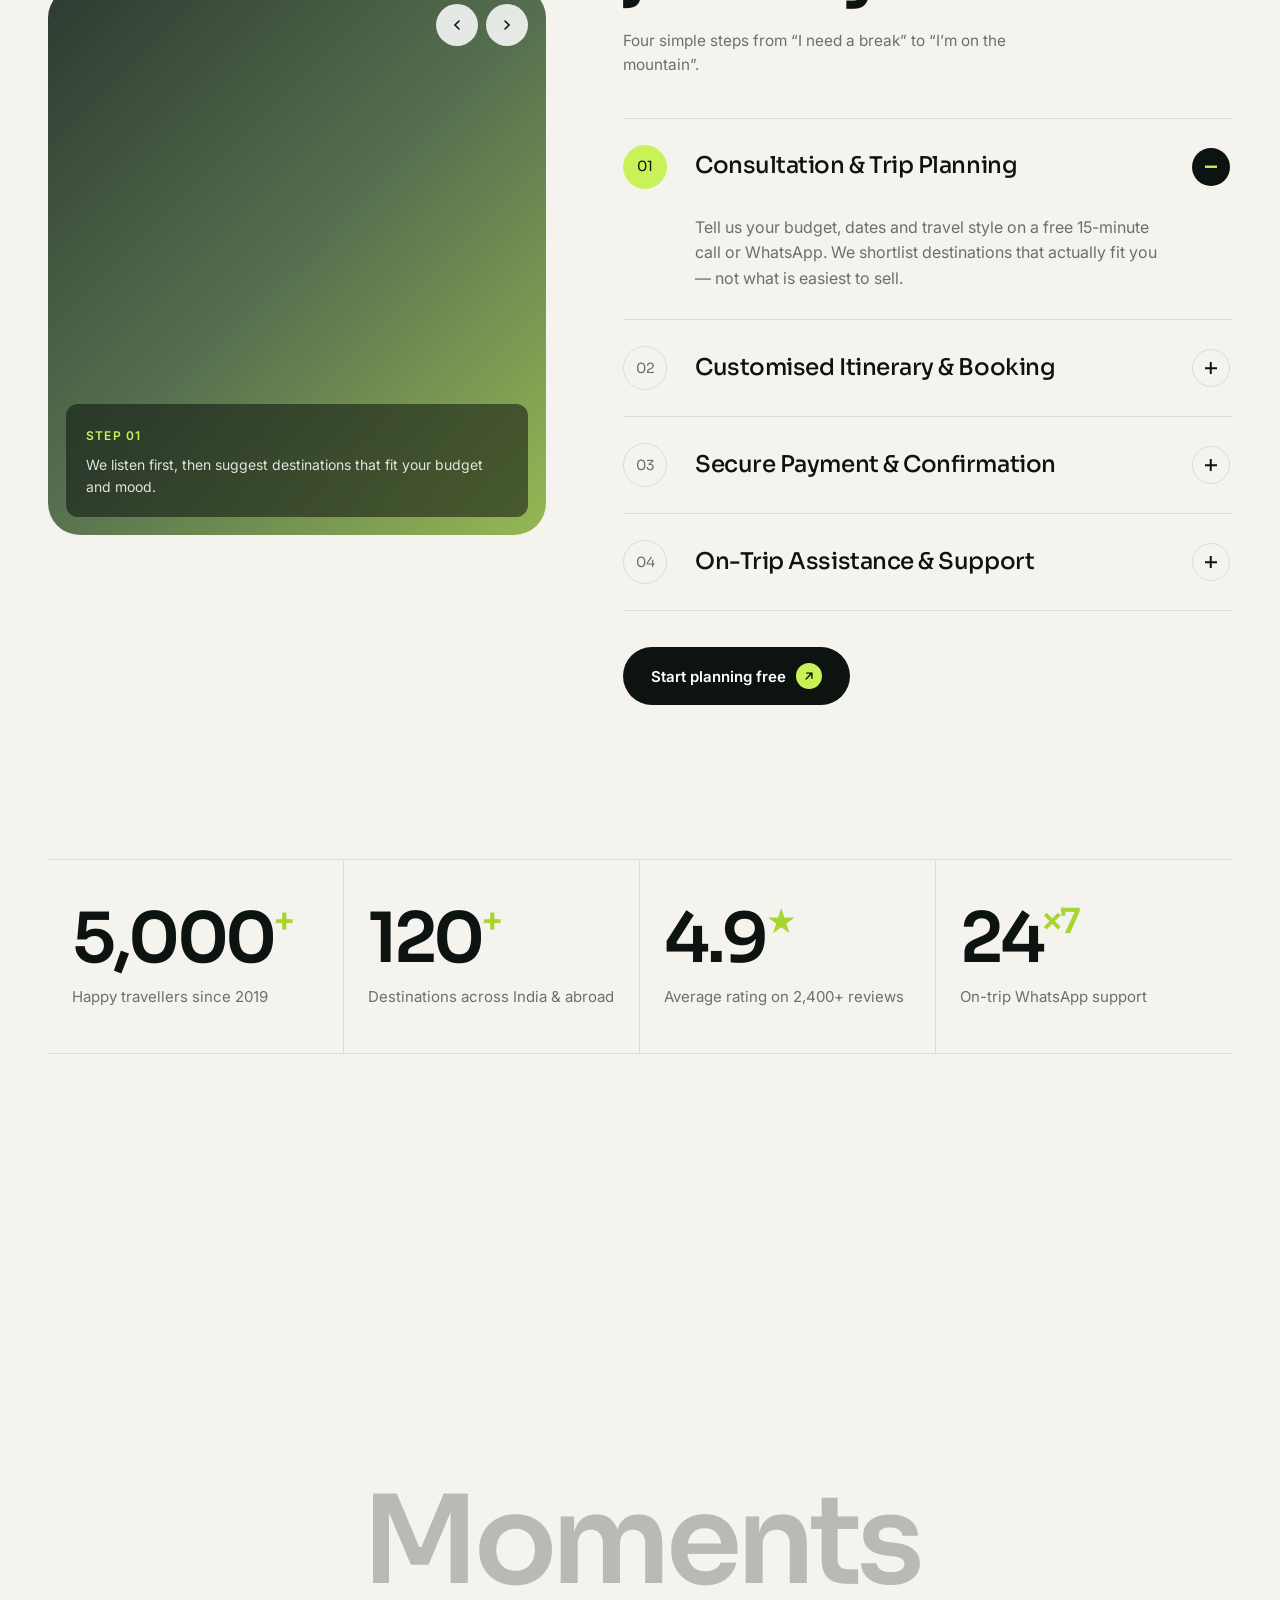
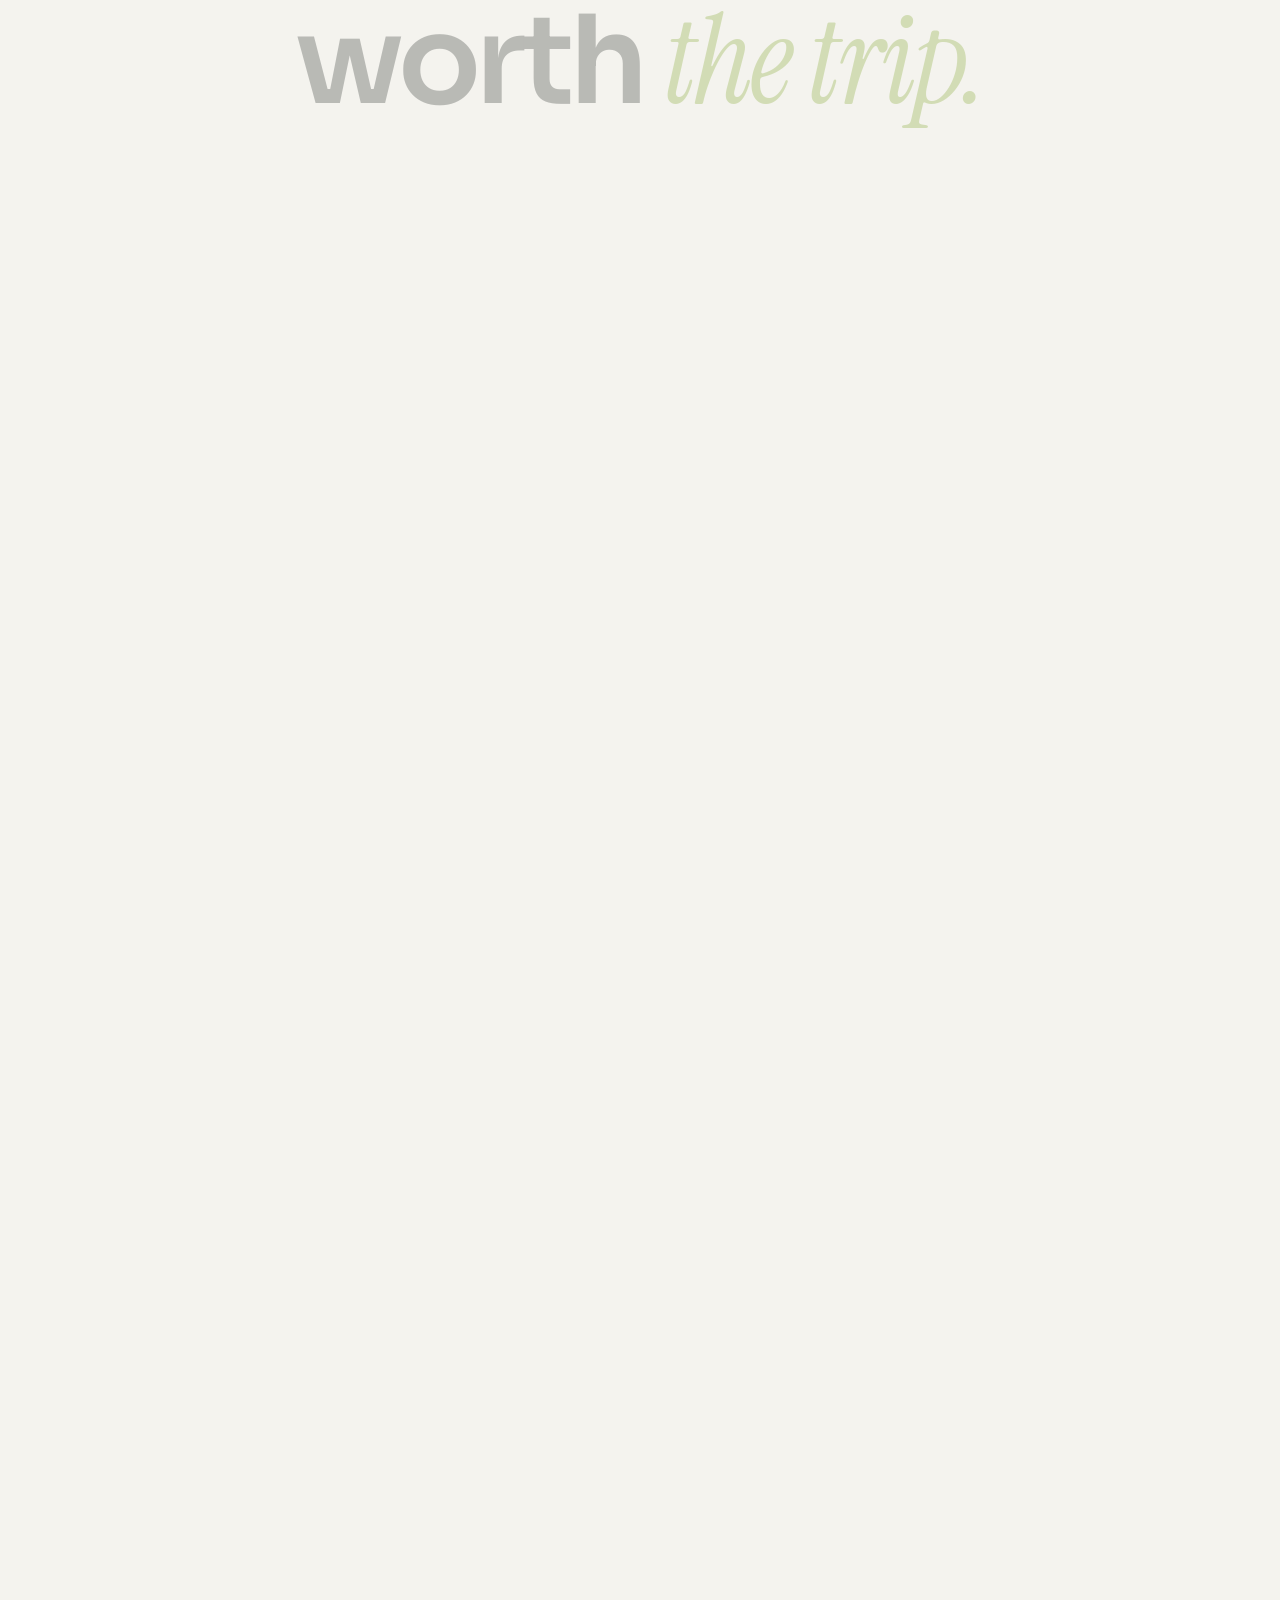
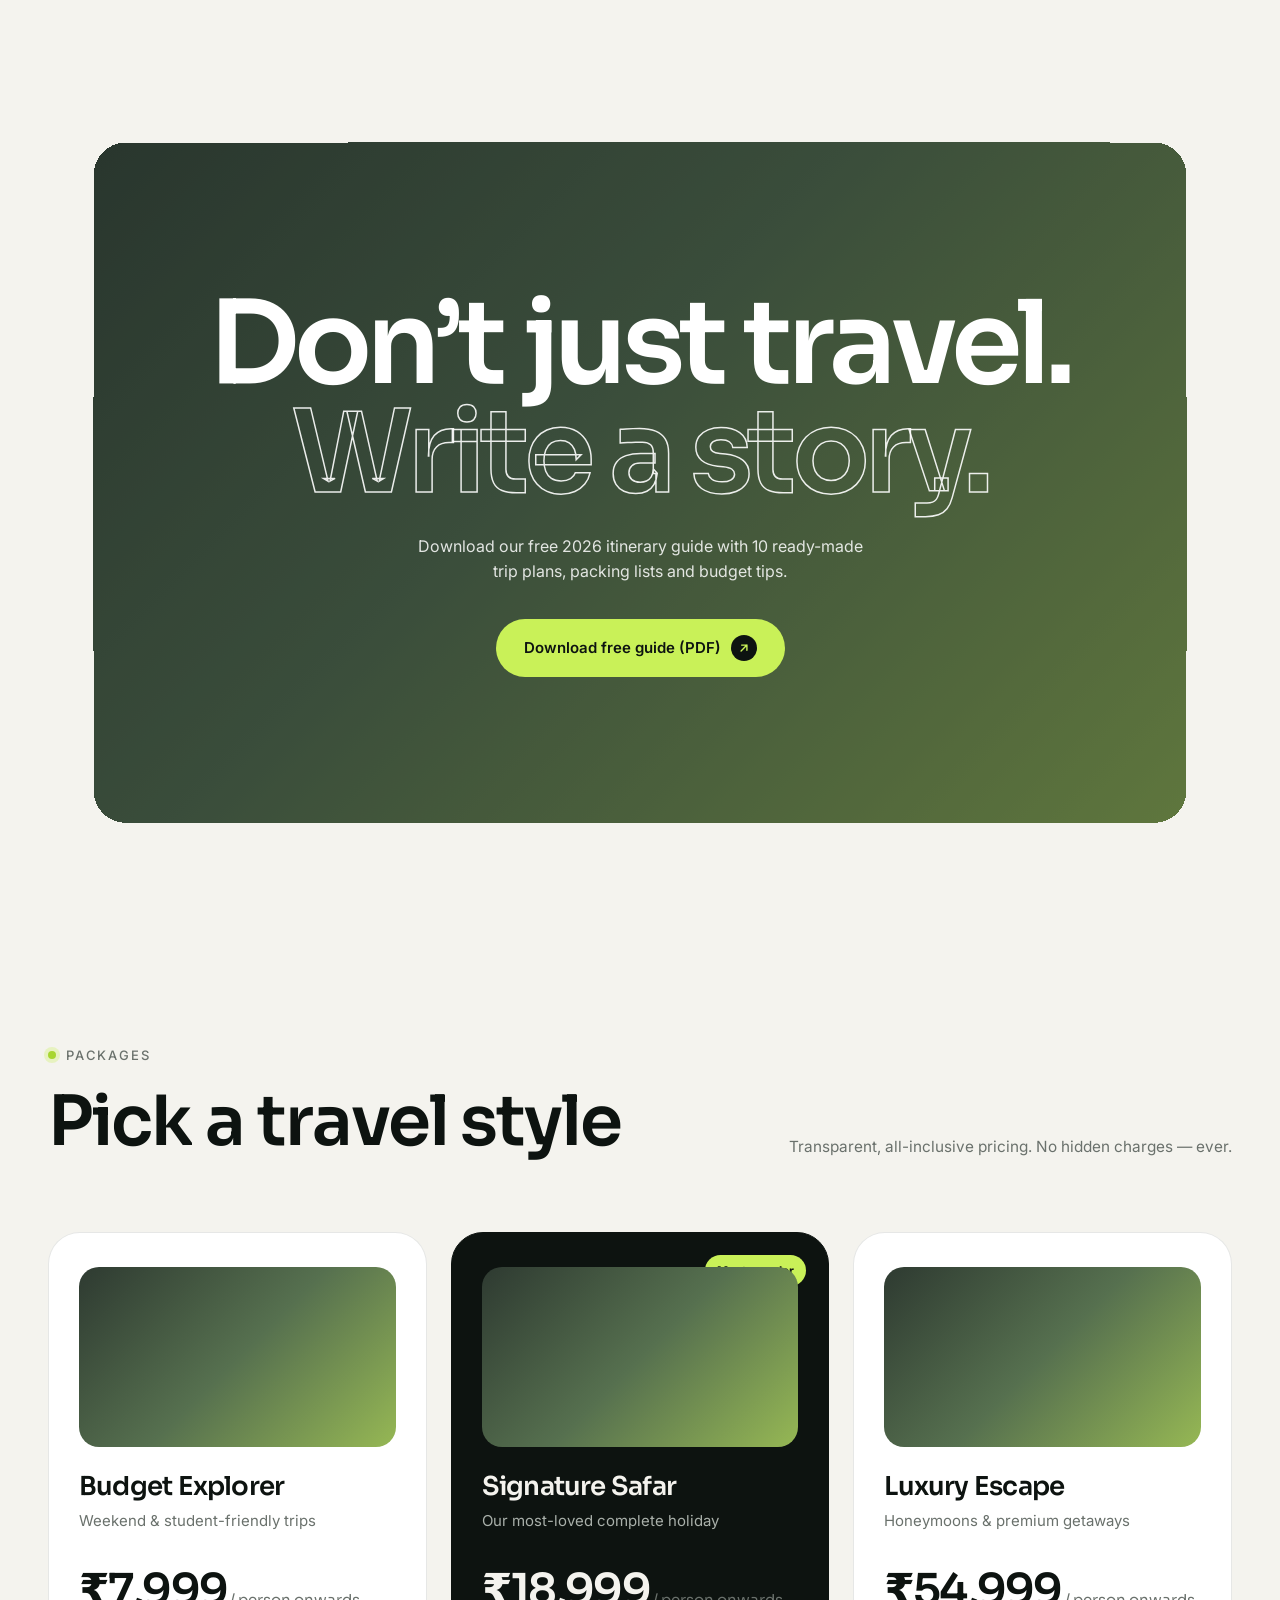
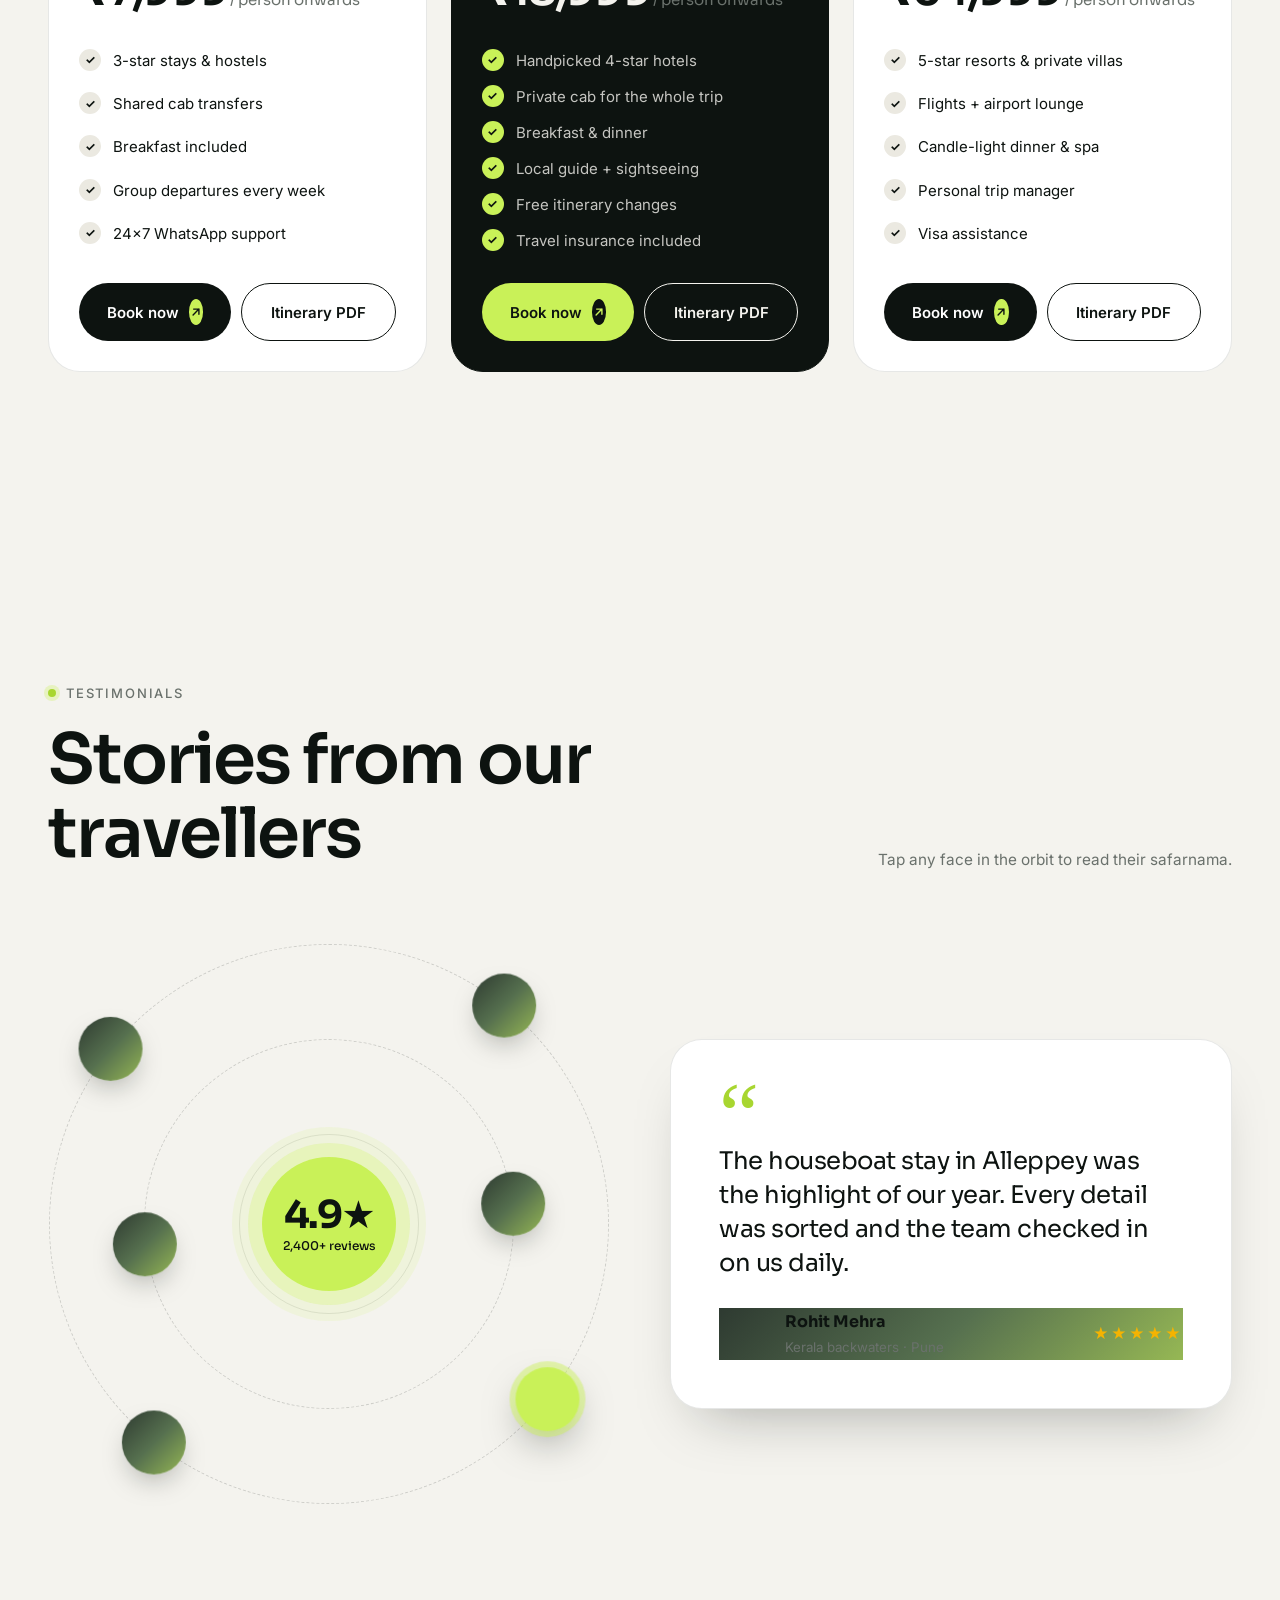
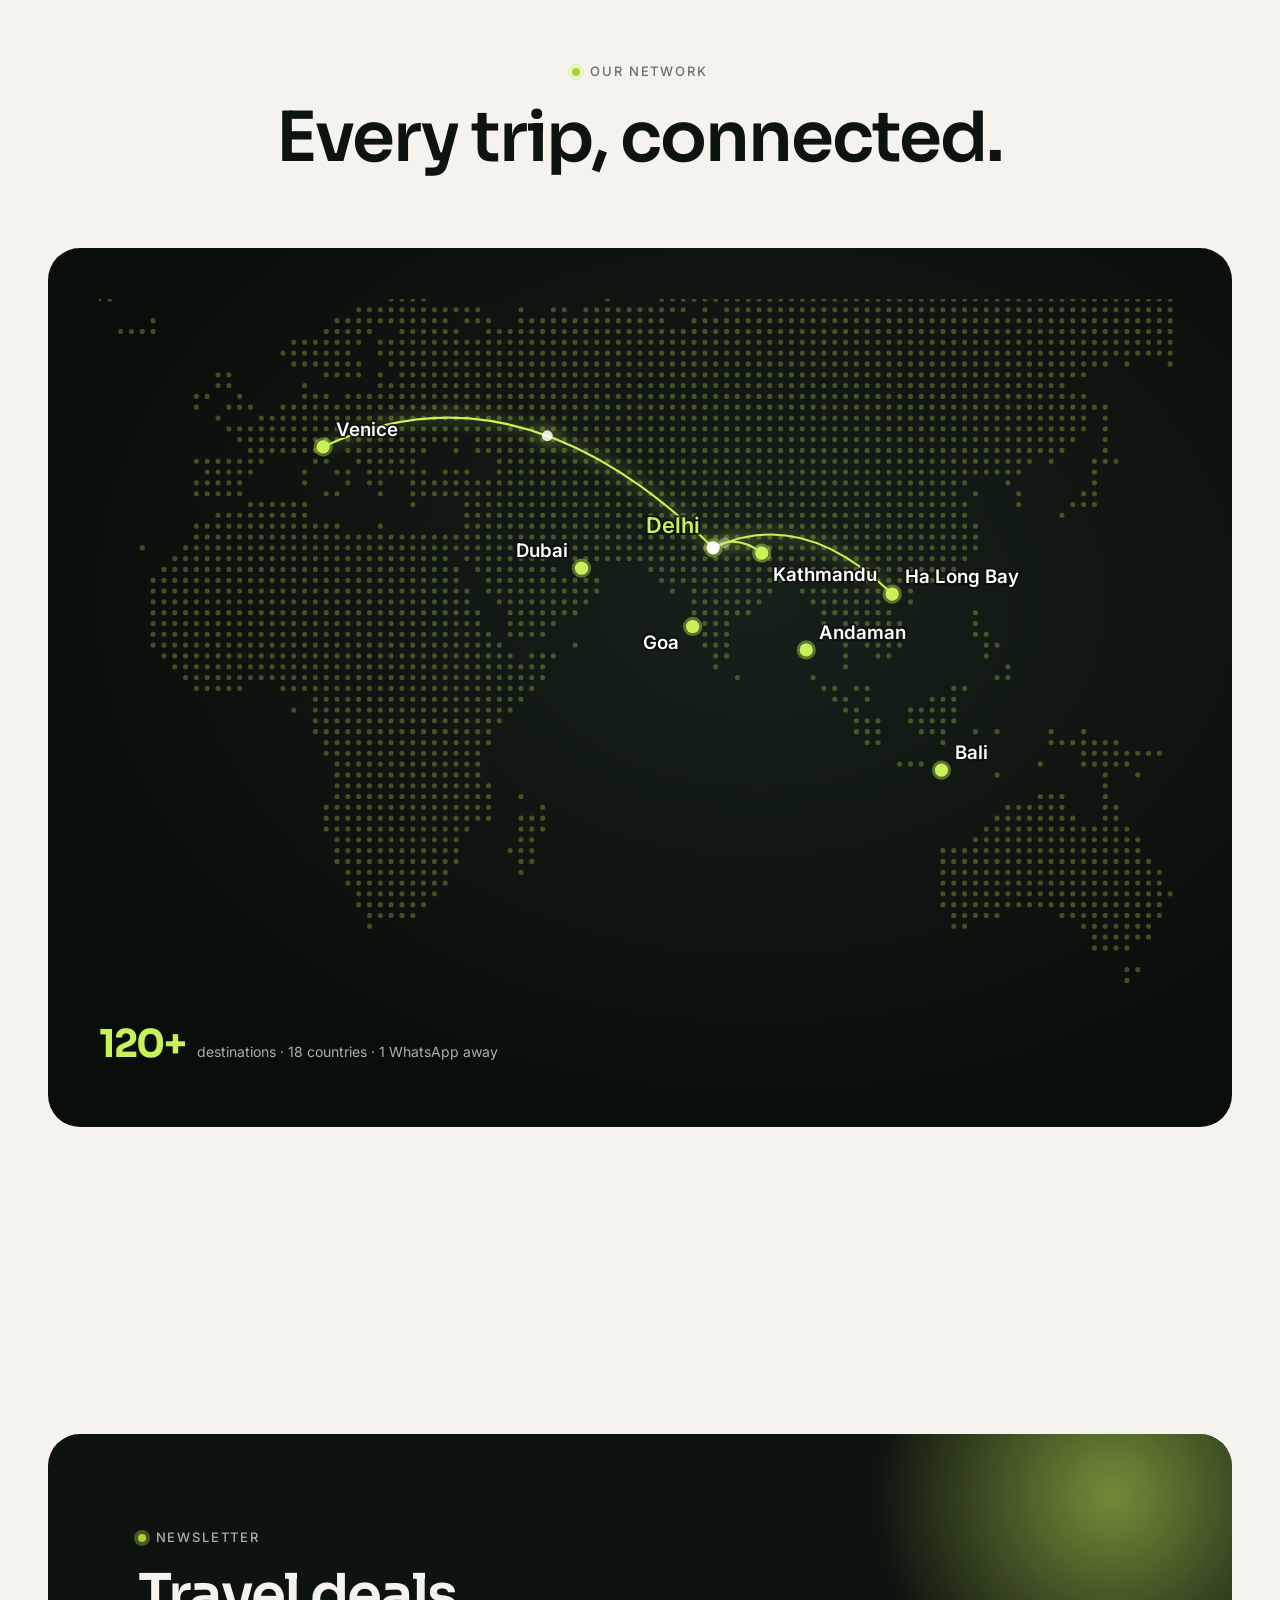
==== commit fa92031c: "Add files via upload" ====
--- a/index.html
+++ b/index.html
@@ -27,7 +27,7 @@
   <link rel="preconnect" href="https://fonts.googleapis.com">
   <link rel="preconnect" href="https://fonts.gstatic.com" crossorigin>
   <link href="https://fonts.googleapis.com/css2?family=Instrument+Serif:ital@0;1&family=Inter:wght@400;500;600;700&family=Sora:wght@300;400;500;600;700&display=swap" rel="stylesheet">
-  <link rel="stylesheet" href="css/style.css?v=12">
+  <link rel="stylesheet" href="css/style.css?v=13">
   <script>try{if(sessionStorage.getItem('safar_seen'))document.documentElement.classList.add('seen')}catch(e){}</script>
   <script src="js/analytics.js?v=7"></script>
   <script type="application/ld+json">{"@context": "https://schema.org", "@type": "TravelAgency", "name": "Safarnama Travels", "url": "https://ashmoil.github.io/safarnama-travel/", "logo": "https://ashmoil.github.io/safarnama-travel/assets/favicon.svg", "image": "https://images.unsplash.com/photo-1470071459604-3b5ec3a7fe05?auto=format&fit=crop&w=1600&q=75", "description": "Safarnama plans personalised, hassle-free holidays across India and abroad — mountains, beaches, heritage and international trips.", "priceRange": "₹₹", "address": {"@type": "PostalAddress", "addressLocality": "Phagwara", "addressRegion": "Punjab", "postalCode": "144411", "addressCountry": "IN"}, "areaServed": "IN"}</script>
@@ -66,15 +66,8 @@
 
   <main id="main">
     <section class="hero hero--zoom" aria-labelledby="hero-title">
-      <div class="hero__media"><video class="hero__video" autoplay muted loop playsinline preload="auto" poster="assets/video/hero-fog.jpg" aria-label="Travellers walking into the mist on a rainforest suspension bridge"><source src="assets/video/hero-fog.mp4" type="video/mp4"></video></div>
-      <div class="hero__media hero__media--2" aria-hidden="true"><video class="hero__video" muted loop playsinline preload="metadata" poster="assets/video/hero-clear.jpg"><source src="assets/video/hero-clear.mp4" type="video/mp4"></video></div>
-      <div class="hero-chat" aria-hidden="true">
-        <div class="chat chat--l"><img src="https://images.unsplash.com/photo-1438761681033-6461ffad8d80?auto=format&fit=crop&w=96&q=75&h=96" alt="" width="36" height="36"><p><b>Simran</b>Yaar, weekend pe kahin chalein? 🌿</p></div>
-        <div class="chat chat--r"><p><b>Rohit</b>Kashmir? Manali? Ya ye jungle wala bridge? 😍</p><img src="https://images.unsplash.com/photo-1507003211169-0a1dd7228f2d?auto=format&fit=crop&w=96&q=75&h=96" alt="" width="36" height="36"></div>
-        <div class="chat chat--l"><img src="https://images.unsplash.com/photo-1438761681033-6461ffad8d80?auto=format&fit=crop&w=96&q=75&h=96" alt="" width="36" height="36"><p><b>Simran</b>Budget thoda tight hai… 😅</p></div>
-        <div class="chat chat--r"><p><b>Rohit</b>Safarnama pe ₹7,999 se trips hain, sab included! ✈️</p><img src="https://images.unsplash.com/photo-1507003211169-0a1dd7228f2d?auto=format&fit=crop&w=96&q=75&h=96" alt="" width="36" height="36"></div>
-        <a href="contact.html" class="btn chat-cta" data-cta="hero_chat_plan">Plan My Trip <span class="arrow"><svg width="14" height="14" viewBox="0 0 24 24" fill="none" stroke="currentColor" stroke-width="2.4" stroke-linecap="round" stroke-linejoin="round" aria-hidden="true"><path d="M7 17 17 7M8 7h9v9"/></svg></span></a>
-      </div>
+      <div class="hero__media"><video class="hero__video" autoplay muted loop playsinline preload="auto" poster="assets/video/hero-fog.jpg" aria-label="Travellers walking into the mist on a rainforest suspension bridge"><source src="assets/video/hero-fog.mp4" type="video/mp4" media="(max-width: 760px)"><source src="assets/video/hero-fog-hd.mp4" type="video/mp4"></video></div>
+      <div class="hero__media hero__media--2" aria-hidden="true"><video class="hero__video" muted loop playsinline preload="metadata" poster="assets/video/hero-clear.jpg"><source src="assets/video/hero-clear.mp4" type="video/mp4" media="(max-width: 760px)"><source src="assets/video/hero-clear-hd.mp4" type="video/mp4"></video></div>
       <div class="hero__fog" aria-hidden="true"><i></i><i></i><i></i></div>
       <div class="container hero__content">
         <span class="pill" data-hero-item><b>New</b> Travel more, worry less</span>
@@ -540,6 +533,6 @@
   <script src="js/vendor/gsap.min.js"></script>
   <script src="js/vendor/ScrollTrigger.min.js"></script>
   <script src="js/vendor/lenis.min.js"></script>
-  <script src="js/main.js?v=12"></script>
+  <script src="js/main.js?v=13"></script>
 </body>
 </html>
--- a/css/style.css
+++ b/css/style.css
@@ -1620,3 +1620,40 @@
 /* keep phones from widening the page (fixes the cut-off menu button) */
 html { overflow-x: hidden; }
 @supports (overflow: clip) { html, body { overflow-x: clip; } }
+
+/* v6 — video hero + travellers' chat */
+.hero__media video { width: 100%; height: 100%; object-fit: cover; display: block; transform-origin: center; }
+.hero-chat {
+  position: absolute;
+  left: 50%; bottom: 7%;
+  transform: translateX(-50%);
+  width: min(600px, 92%);
+  z-index: 3;
+  display: flex; flex-direction: column; gap: 12px;
+  pointer-events: none;
+}
+.chat { display: flex; align-items: flex-end; gap: 10px; }
+.chat--r { justify-content: flex-end; }
+.chat img { width: 38px; height: 38px; border-radius: 50%; object-fit: cover; border: 2px solid #fff; flex-shrink: 0; box-shadow: 0 6px 16px -6px rgba(0,0,0,.5); }
+.chat p {
+  max-width: 78%;
+  padding: 11px 16px 12px;
+  border-radius: 20px 20px 20px 6px;
+  background: rgba(255,255,255,0.94);
+  color: var(--ink);
+  font-size: 15px; line-height: 1.4;
+  box-shadow: 0 14px 34px -14px rgba(0,0,0,.55);
+  backdrop-filter: blur(8px); -webkit-backdrop-filter: blur(8px);
+}
+.chat--r p { background: var(--lime); border-radius: 20px 20px 6px 20px; }
+.chat p b { display: block; font-size: 11px; letter-spacing: .06em; text-transform: uppercase; color: var(--olive, #5e8a0a); margin-bottom: 2px; }
+.chat--r p b { color: #3f5c05; }
+.chat-cta { align-self: center; margin-top: 6px; pointer-events: auto; box-shadow: 0 18px 40px -14px rgba(0,0,0,.6); }
+.js .hero-chat .chat, .js .hero-chat .chat-cta { opacity: 0; }
+.no-js .hero-chat { display: none; }
+@media (max-width: 760px) {
+  .hero-chat { bottom: 5%; gap: 9px; }
+  .chat p { font-size: 13px; padding: 9px 13px 10px; }
+  .chat img { width: 32px; height: 32px; }
+}
+@media (prefers-reduced-motion: reduce) { .hero-chat { display: none; } }
